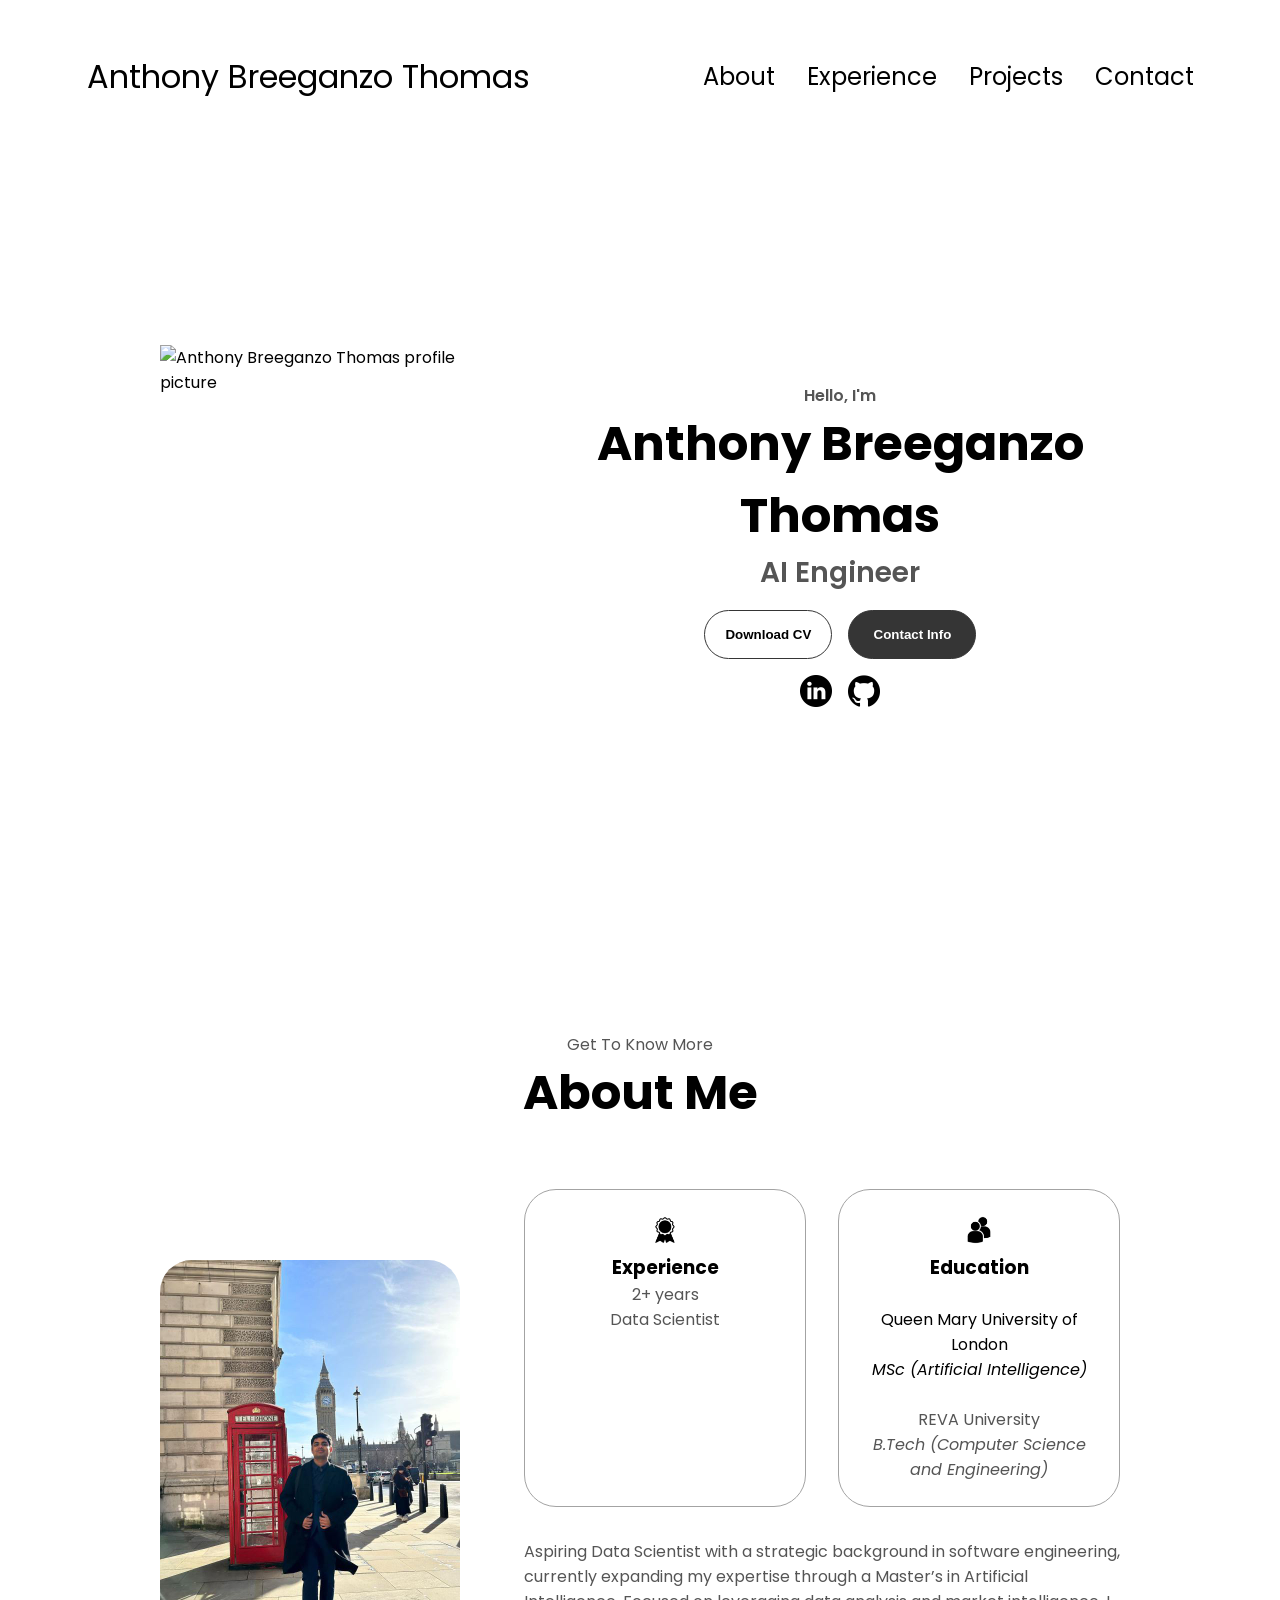
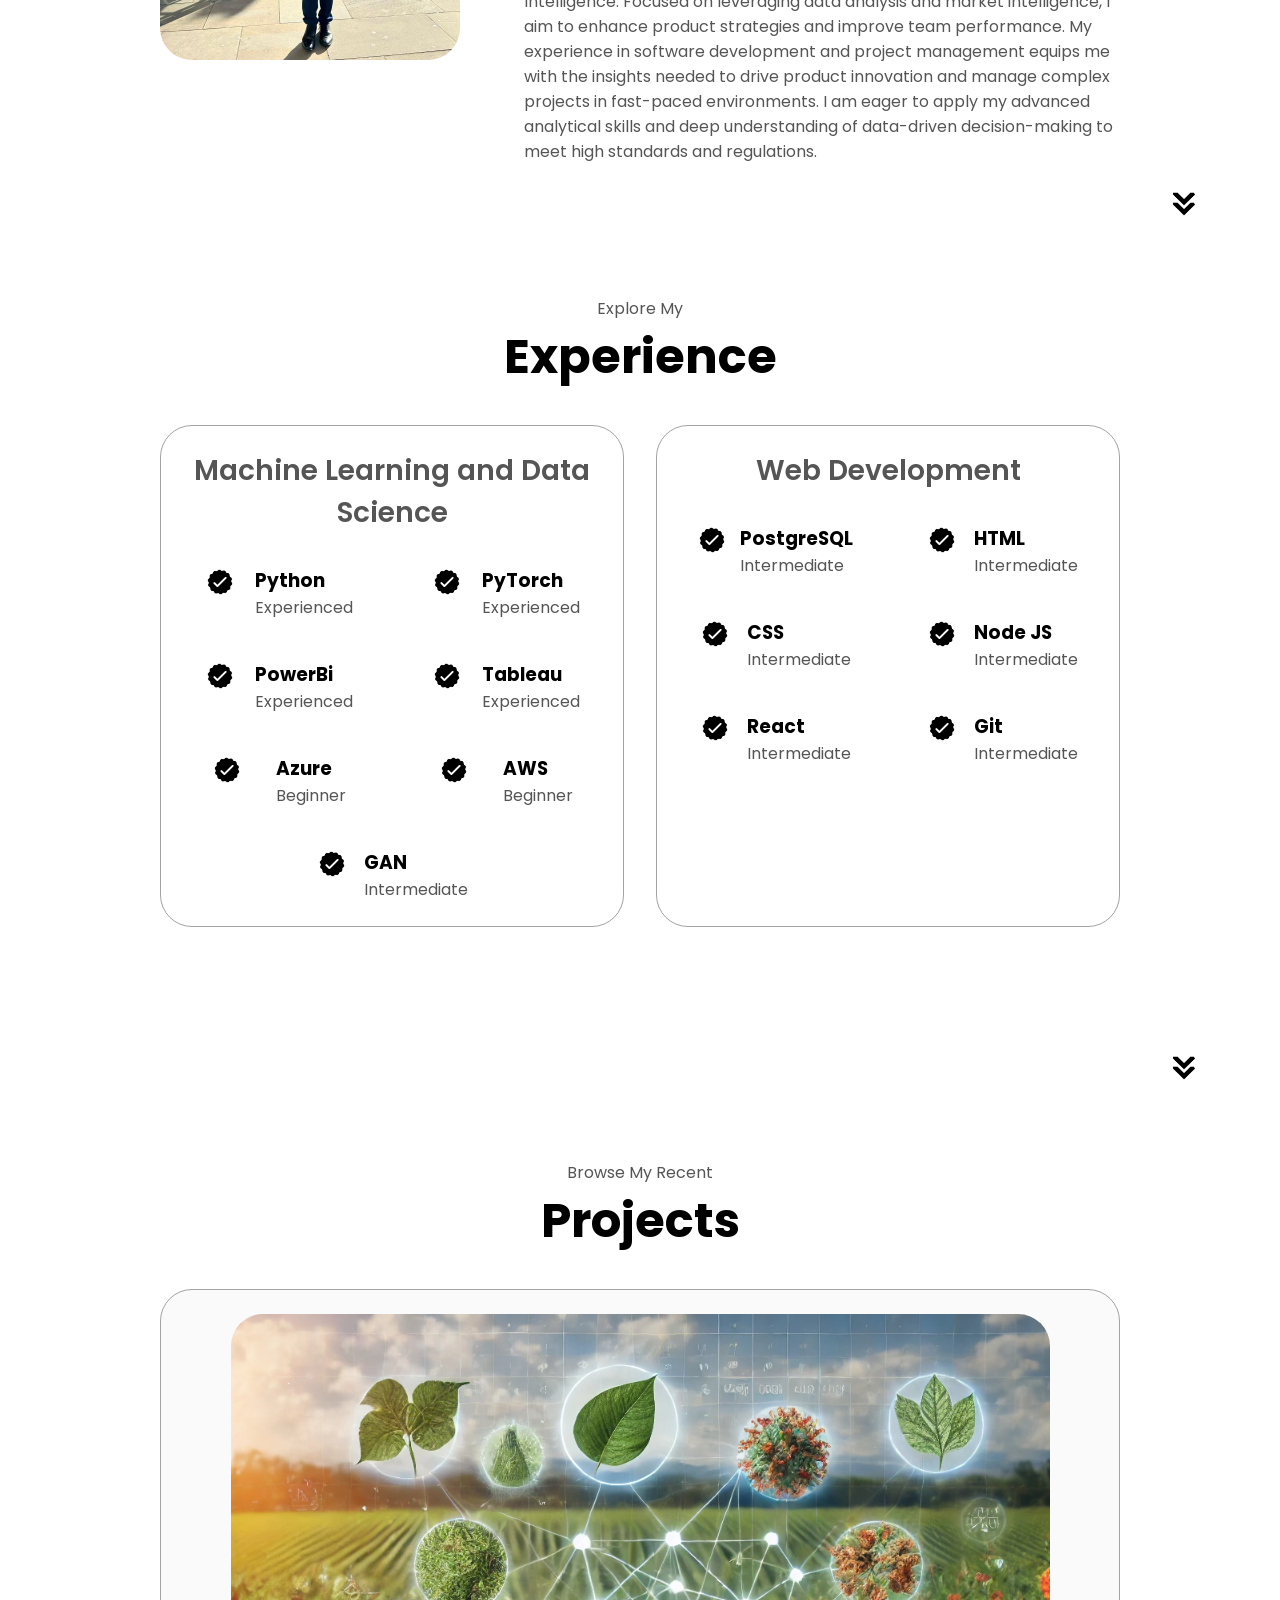
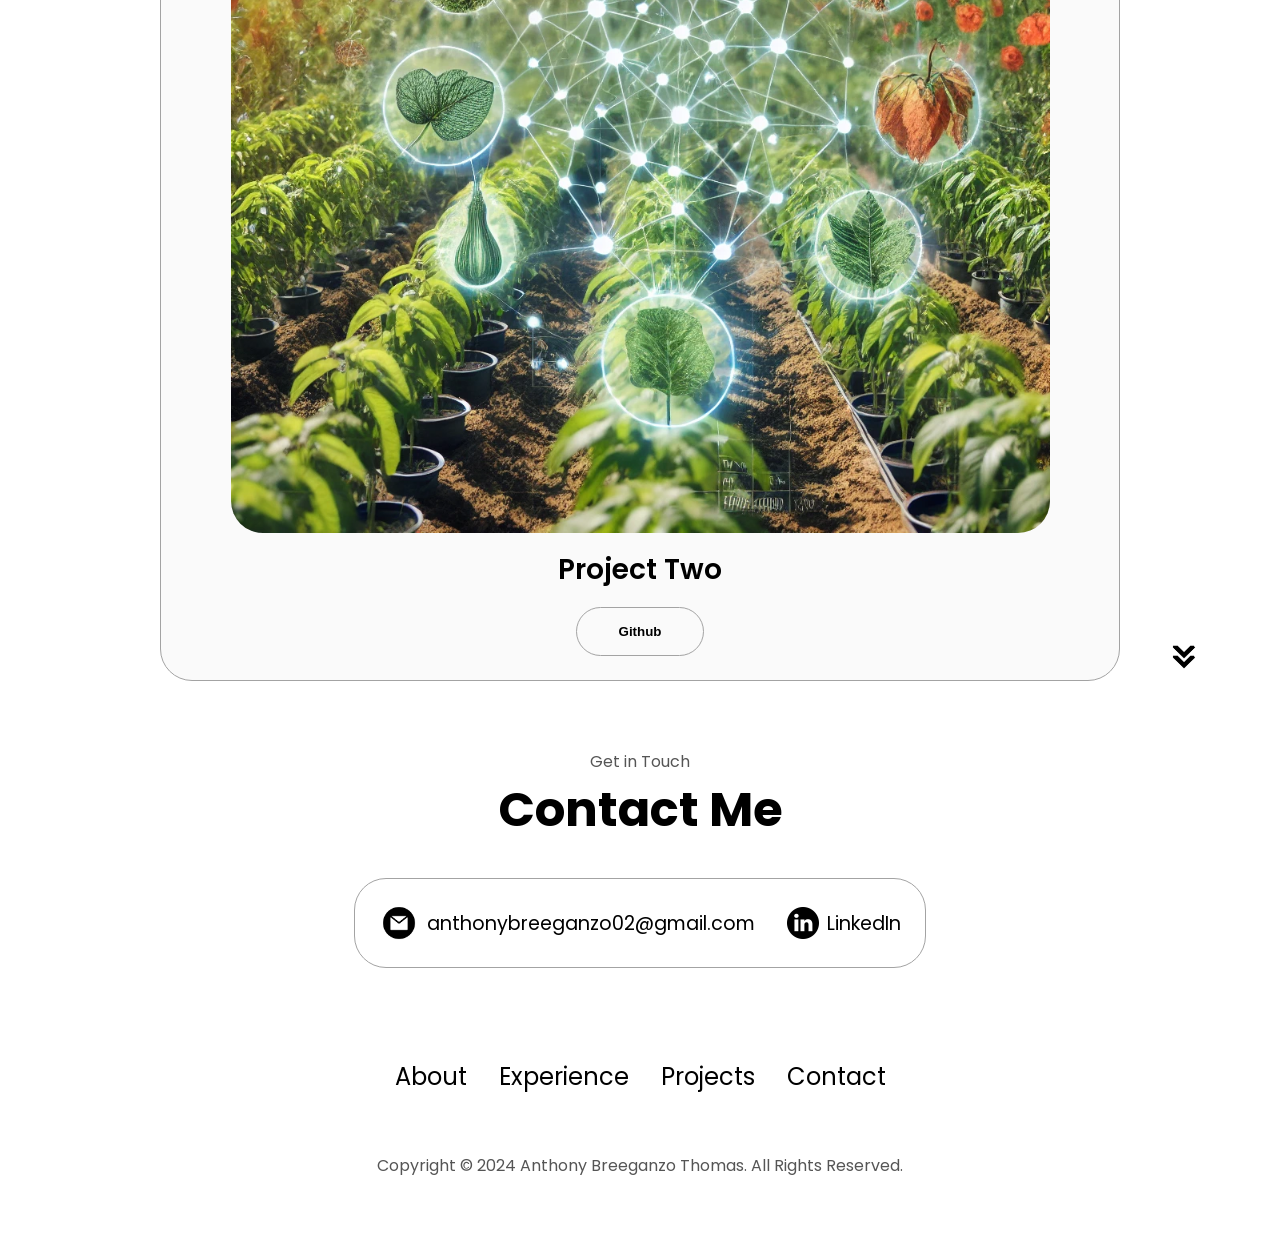
==== index.html @ e1da5265 "Final_Update" ====
<!DOCTYPE html>
<html lang="en">
  <head>
    <meta charset="UTF-8" />
    <meta http-equiv="X-UA-Compatible" content="IE=edge" />
    <meta name="viewport" content="width=device-width, initial-scale=1.0" />
    <title>My Portfolio</title>
    <link rel="stylesheet" href="style.css" />
    <link rel="stylesheet" href="mediaqueries.css" />
  </head>
  <body>
    <nav id="desktop-nav">
      <div class="logo">Anthony Breeganzo Thomas</div>
      <div>
        <ul class="nav-links">
          <li><a href="#about">About</a></li>
          <li><a href="#experience">Experience</a></li>
          <li><a href="#projects">Projects</a></li>
          <li><a href="#contact">Contact</a></li>
        </ul>
      </div>
    </nav>
    <nav id="hamburger-nav">
      <div class="logo">Anthony Breeganzo Thomas</div>
      <div class="hamburger-menu">
        <div class="hamburger-icon" onclick="toggleMenu()">
          <span></span>
          <span></span>
          <span></span>
        </div>
        <div class="menu-links">
          <li><a href="#about" onclick="toggleMenu()">About</a></li>
          <li><a href="#experience" onclick="toggleMenu()">Experience</a></li>
          <li><a href="#projects" onclick="toggleMenu()">Projects</a></li>
          <li><a href="#contact" onclick="toggleMenu()">Contact</a></li>
        </div>
      </div>
    </nav>
    <section id="profile">
      <div class="section__pic-container">
        <img src="./assets/profile-pic.png" alt="Anthony Breeganzo Thomas profile picture" />
      </div>
      <div class="section__text">
        <p class="section__text__p1">Hello, I'm</p>
        <h1 class="title">Anthony Breeganzo Thomas</h1>
        <p class="section__text__p2">AI Engineer</p>
        <div class="btn-container">
          <button
            class="btn btn-color-2"
            onclick="window.open('./assets/resume.pdf')"
          >
            Download CV
          </button>
          <button class="btn btn-color-1" onclick="location.href='./#contact'">
            Contact Info
          </button>
        </div>
        <div id="socials-container">
          <img
            src="./assets/linkedin.png"
            alt="My LinkedIn profile"
            class="icon"
            onclick="location.href='https://www.linkedin.com/in/breeganzo/'"
          />
          <img
            src="./assets/github.png"
            alt="My Github profile"
            class="icon"
            onclick="location.href='https://github.com/Breeganzo'"
          />
        </div>
      </div>
    </section>
    <section id="about">
      <p class="section__text__p1">Get To Know More</p>
      <h1 class="title">About Me</h1>
      <div class="section-container">
        <div class="section__pic-container">
          <img
            src="./assets/about-pic.png"
            alt="Profile picture"
            class="about-pic"
          />
        </div>
        <div class="about-details-container">
          <div class="about-containers">
            <div class="details-container">
              <img
                src="./assets/experience.png"
                alt="Experience icon"
                class="icon"
              />
              <h3>Experience</h3>
              <p>2+ years <br />Data Scientist</p>
            </div>
            <div class="details-container">
              <img
                src="./assets/education.png"
                alt="Education icon"
                class="icon"
              />
              <h3>Education</h3>

              <br />Queen Mary University of London <br>
                <i>MSc (Artificial Intelligence)</i> </p>
              <p> <br>REVA University <br>
                <i>B.Tech (Computer Science and Engineering)</i>
                
                
            </div>
          </div>
          <div class="text-container">
            <p>
              Aspiring Data Scientist with a strategic background in software engineering, currently expanding my expertise through a Master’s 
              in Artificial Intelligence. Focused on leveraging data analysis and market intelligence, I aim to enhance product strategies and 
              improve team performance. My experience in software development and project management equips me with the insights needed to 
              drive product innovation and manage complex projects in fast-paced environments. I am eager to apply my advanced analytical skills
               and deep understanding of data-driven decision-making to meet high standards and regulations.

            </p>
          </div>
        </div>
      </div>
      <img
        src="./assets/arrow.png"
        alt="Arrow icon"
        class="icon arrow"
        onclick="location.href='./#experience'"
      />
    </section>
    <section id="experience">
      <p class="section__text__p1">Explore My</p>
      <h1 class="title">Experience</h1>
      <div class="experience-details-container">
        <div class="about-containers">
          <div class="details-container">
            <h2 class="experience-sub-title">Machine Learning and Data Science</h2>
            <div class="article-container">
              <article>
                <img
                  src="./assets/checkmark.png"
                  alt="Experience icon"
                  class="icon"
                />
                <div>
                  <h3>Python</h3>
                  <p>Experienced</p>
                </div>
              </article>
              <article>
                <img
                  src="./assets/checkmark.png"
                  alt="Experience icon"
                  class="icon"
                />
                <div>
                  <h3>PyTorch</h3>
                  <p>Experienced</p>
                </div>
              </article>
              <article>
                <img
                  src="./assets/checkmark.png"
                  alt="Experience icon"
                  class="icon"
                />
                <div>
                  <h3>PowerBi</h3>
                  <p>Experienced</p>
                </div>
              </article>
              <article>
                <img
                  src="./assets/checkmark.png"
                  alt="Experience icon"
                  class="icon"
                />
                <div>
                  <h3>Tableau</h3>
                  <p>Experienced</p>
                </div>
              </article>
              <article>
                <img
                  src="./assets/checkmark.png"
                  alt="Experience icon"
                  class="icon"
                />
                <div>
                  <h3>Azure</h3>
                  <p>Beginner</p>
                </div>
              </article>
              <article>
                <img
                  src="./assets/checkmark.png"
                  alt="Experience icon"
                  class="icon"
                />
                <div>
                  <h3>AWS</h3>
                  <p>Beginner</p>
                </div>
              </article>
              <article>
                <img
                  src="./assets/checkmark.png"
                  alt="Experience icon"
                  class="icon"
                />
                <div>
                  <h3>GAN</h3>
                  <p>Intermediate</p>
                </div>
              </article>
            </div>
          </div>
          <div class="details-container">
            <h2 class="experience-sub-title">Web Development</h2>
            <div class="article-container">
              <article>
                <img
                  src="./assets/checkmark.png"
                  alt="Experience icon"
                  class="icon"
                />
                <div>
                  <h3>PostgreSQL</h3>
                  <p>Intermediate</p>
                </div>
              </article>
              <article>
                <img
                  src="./assets/checkmark.png"
                  alt="Experience icon"
                  class="icon"
                />
                <div>
                  <h3>HTML</h3>
                  <p>Intermediate</p>
                </div>
              </article>
              <article>
                <img
                  src="./assets/checkmark.png"
                  alt="Experience icon"
                  class="icon"
                />
                <div>
                  <h3>CSS</h3>
                  <p>Intermediate</p>
                </div>
              </article>
              <article>
                <img
                  src="./assets/checkmark.png"
                  alt="Experience icon"
                  class="icon"
                />
                <div>
                  <h3>Node JS</h3>
                  <p>Intermediate</p>
                </div>
              </article>
              <article>
                <img
                  src="./assets/checkmark.png"
                  alt="Experience icon"
                  class="icon"
                />
                <div>
                  <h3>React</h3>
                  <p>Intermediate</p>
                </div>
              </article>
              <article>
                <img
                  src="./assets/checkmark.png"
                  alt="Experience icon"
                  class="icon"
                />
                <div>
                  <h3>Git</h3>
                  <p>Intermediate</p>
                </div>
              </article>
            </div>
          </div>
        </div>
      </div>
      <img
        src="./assets/arrow.png"
        alt="Arrow icon"
        class="icon arrow"
        onclick="location.href='./#projects'"
      />
    </section>
    <section id="projects">
      <p class="section__text__p1">Browse My Recent</p>
      <h1 class="title">Projects</h1>
      <div class="experience-details-container">
        <div class="about-containers">
          <!-- <div class="details-container color-container">
            <div class="article-container">
              <img
                src="./assets/project-1.png"
                alt="Project 1"
                class="project-img"
              />
            </div>
            <h2 class="experience-sub-title project-title">Project One</h2>
            <div class="btn-container">
              <button
                class="btn btn-color-2 project-btn"
                onclick="location.href='https://github.com/breeganzo'"
              >
                Github
              </button>
              <button
                class="btn btn-color-2 project-btn"
                onclick="location.href='https://github.com/breeganzo'"
              >
                Live Demo
              </button>
            </div>
          </div> -->
          <div class="details-container color-container">
            <div class="article-container">
              <img
                src="./assets/project-2.png"
                alt="Project 2"
                class="project-img"
              />
            </div>
            <h2 class="experience-sub-title project-title">Project Two</h2>
            <div class="btn-container">
              <button
                class="btn btn-color-2 project-btn"
                onclick="location.href='https://github.com/Breeganzo/MScProject'"
              >
                Github
              <!-- </button>
              <button
                class="btn btn-color-2 project-btn"
                onclick="location.href='https://github.com/breeganzo'"
              >
                Live Demo
              </button>
            </div>
          </div>
          <div class="details-container color-container">
            <div class="article-container">
              <img
                src="./assets/project-3.png"
                alt="Project 3"
                class="project-img"
              />
            </div>
            <h2 class="experience-sub-title project-title">Project Three</h2>
            <div class="btn-container">
              <button
                class="btn btn-color-2 project-btn"
                onclick="location.href='https://github.com/breeganzo'"
              >
                Github -->
              <!-- </button>
              <button
                class="btn btn-color-2 project-btn"
                onclick="location.href='https://github.com/breeganzo'"
              >
                Live Demo
              </button> -->
            </div>
          </div>
        </div>
      </div>
      <img
        src="./assets/arrow.png"
        alt="Arrow icon"
        class="icon arrow"
        onclick="location.href='./#contact'"
      />
    </section>
    <section id="contact">
      <p class="section__text__p1">Get in Touch</p>
      <h1 class="title">Contact Me</h1>
      <div class="contact-info-upper-container">
        <div class="contact-info-container">
          <img
            src="./assets/email.png"
            alt="Email icon"
            class="icon contact-icon email-icon"
          />
          <p><a href="mailto:anthonybreeganzo02@gmail.com">anthonybreeganzo02@gmail.com</a></p>
        </div>
        <div class="contact-info-container">
          <img
            src="./assets/linkedin.png"
            alt="LinkedIn icon"
            class="icon contact-icon"
          />
          <p><a href="https://www.linkedin.com/in/breeganzo/">LinkedIn</a></p>
        </div>
      </div>
    </section>
    <footer>
      <nav>
        <div class="nav-links-container">
          <ul class="nav-links">
            <li><a href="#about">About</a></li>
            <li><a href="#experience">Experience</a></li>
            <li><a href="#projects">Projects</a></li>
            <li><a href="#contact">Contact</a></li>
          </ul>
        </div>
      </nav>
      <p>Copyright &#169; 2024 Anthony Breeganzo Thomas. All Rights Reserved.</p>
    </footer>
    <script src="script.js"></script>
  </body>
</html>
---- style.css ----
/* GENERAL */

@import url("https://fonts.googleapis.com/css2?family=Poppins:wght@300;400;500;600&display=swap");

* {
  margin: 0;
  padding: 0;
}

body {
  font-family: "Poppins", sans-serif;
}

html {
  scroll-behavior: smooth;
}

p {
  color: rgb(85, 85, 85);
}

/* TRANSITION */

a,
.btn {
  transition: all 300ms ease;
}

/* DESKTOP NAV */

nav,
.nav-links {
  display: flex;
}

nav {
  justify-content: space-around;
  align-items: center;
  height: 17vh;
}

.nav-links {
  gap: 2rem;
  list-style: none;
  font-size: 1.5rem;
}

a {
  color: black;
  text-decoration: none;
  text-decoration-color: white;
}

a:hover {
  color: grey;
  text-decoration: underline;
  text-underline-offset: 1rem;
  text-decoration-color: rgb(181, 181, 181);
}

.logo {
  font-size: 2rem;
}

.logo:hover {
  cursor: default;
}

/* HAMBURGER MENU */

#hamburger-nav {
  display: none;
}

.hamburger-menu {
  position: relative;
  display: inline-block;
}

.hamburger-icon {
  display: flex;
  flex-direction: column;
  justify-content: space-between;
  height: 24px;
  width: 30px;
  cursor: pointer;
}

.hamburger-icon span {
  width: 100%;
  height: 2px;
  background-color: black;
  transition: all 0.3 ease-in-out;
}

.menu-links {
  position: absolute;
  top: 100%;
  right: 0;
  background-color: white;
  width: fit-content;
  max-height: 0;
  overflow: hidden;
  transition: all 0.3 ease-in-out;
}

.menu-links a {
  display: block;
  padding: 10px;
  text-align: center;
  font-size: 1.5rem;
  color: black;
  text-decoration: none;
  transition: all 0.3 ease-in-out;
}

.menu-links li {
  list-style: none;
}

.menu-links.open {
  max-height: 300px;
}

.hamburger-icon.open span:first-child {
  transform: rotate(45deg) translate(10px, 5px);
}

.hamburger-icon.open span:nth-child(2) {
  opacity: 0;
}

.hamburger-icon.open span:last-child {
  transform: rotate(-45deg) translate(10px, -5px);
}

.hamburger-icon span:first-child {
  transform: none;
}

.hamburger-icon span:first-child {
  opacity: 1;
}

.hamburger-icon span:first-child {
  transform: none;
}

/* SECTIONS */

section {
  padding-top: 4vh;
  height: 96vh;
  margin: 0 10rem;
  box-sizing: border-box;
  min-height: fit-content;
}

.section-container {
  display: flex;
}

/* PROFILE SECTION */

#profile {
  display: flex;
  justify-content: center;
  gap: 5rem;
  height: 80vh;
}

.section__pic-container {
  display: flex;
  height: 400px;
  width: 400px;
  margin: auto 0;
}

.section__text {
  align-self: center;
  text-align: center;
}

.section__text p {
  font-weight: 600;
}

.section__text__p1 {
  text-align: center;
}

.section__text__p2 {
  font-size: 1.75rem;
  margin-bottom: 1rem;
}

.title {
  font-size: 3rem;
  text-align: center;
}

#socials-container {
  display: flex;
  justify-content: center;
  margin-top: 1rem;
  gap: 1rem;
}

/* ICONS */

.icon {
  cursor: pointer;
  height: 2rem;
}

/* BUTTONS */

.btn-container {
  display: flex;
  justify-content: center;
  gap: 1rem;
}

.btn {
  font-weight: 600;
  transition: all 300ms ease;
  padding: 1rem;
  width: 8rem;
  border-radius: 2rem;
}

.btn-color-1,
.btn-color-2 {
  border: rgb(53, 53, 53) 0.1rem solid;
}

.btn-color-1:hover,
.btn-color-2:hover {
  cursor: pointer;
}

.btn-color-1,
.btn-color-2:hover {
  background: rgb(53, 53, 53);
  color: white;
}

.btn-color-1:hover {
  background: rgb(0, 0, 0);
}

.btn-color-2 {
  background: none;
}

.btn-color-2:hover {
  border: rgb(255, 255, 255) 0.1rem solid;
}

.btn-container {
  gap: 1rem;
}

/* ABOUT SECTION */

#about {
  position: relative;
}

.about-containers {
  gap: 2rem;
  margin-bottom: 2rem;
  margin-top: 2rem;
}

.about-details-container {
  justify-content: center;
  flex-direction: column;
}

.about-containers,
.about-details-container {
  display: flex;
}

.about-pic {
  border-radius: 2rem;
}

.arrow {
  position: absolute;
  right: -5rem;
  bottom: 2.5rem;
}

.details-container {
  padding: 1.5rem;
  flex: 1;
  background: white;
  border-radius: 2rem;
  border: rgb(53, 53, 53) 0.1rem solid;
  border-color: rgb(163, 163, 163);
  text-align: center;
}

.section-container {
  gap: 4rem;
  height: 80%;
}

.section__pic-container {
  height: 400px;
  width: 400px;
  margin: auto 0;
}

/* EXPERIENCE SECTION */

#experience {
  position: relative;
}

.experience-sub-title {
  color: rgb(85, 85, 85);
  font-weight: 600;
  font-size: 1.75rem;
  margin-bottom: 2rem;
}

.experience-details-container {
  display: flex;
  justify-content: center;
  flex-direction: column;
}

.article-container {
  display: flex;
  text-align: initial;
  flex-wrap: wrap;
  flex-direction: row;
  gap: 2.5rem;
  justify-content: space-around;
}

article {
  display: flex;
  width: 10rem;
  justify-content: space-around;
  gap: 0.5rem;
}

article .icon {
  cursor: default;
}

/* PROJECTS SECTION */

#projects {
  position: relative;
}

.color-container {
  border-color: rgb(163, 163, 163);
  background: rgb(250, 250, 250);
}

.project-img {
  border-radius: 2rem;
  width: 90%;
  height: 90%;
}

.project-title {
  margin: 1rem;
  color: black;
}

.project-btn {
  color: black;
  border-color: rgb(163, 163, 163);
}

/* CONTACT */

#contact {
  display: flex;
  justify-content: center;
  flex-direction: column;
  height: 70vh;
}

.contact-info-upper-container {
  display: flex;
  justify-content: center;
  border-radius: 2rem;
  border: rgb(53, 53, 53) 0.1rem solid;
  border-color: rgb(163, 163, 163);
  background: (250, 250, 250);
  margin: 2rem auto;
  padding: 0.5rem;
}

.contact-info-container {
  display: flex;
  align-items: center;
  justify-content: center;
  gap: 0.5rem;
  margin: 1rem;
}

.contact-info-container p {
  font-size: larger;
}

.contact-icon {
  cursor: default;
}

.email-icon {
  height: 2.5rem;
}

/* FOOTER SECTION */

footer {
  height: 26vh;
  margin: 0 1rem;
}

footer p {
  text-align: center;
}
---- mediaqueries.css ----
@media screen and (max-width: 1400px) {
  #profile {
    height: 83vh;
    margin-bottom: 6rem;
  }
  .about-containers {
    flex-wrap: wrap;
  }
  #contact,
  #projects {
    height: fit-content;
  }
}

@media screen and (max-width: 1200px) {
  #desktop-nav {
    display: none;
  }
  #hamburger-nav {
    display: flex;
  }
  #experience,
  .experience-details-container {
    margin-top: 2rem;
  }
  #profile,
  .section-container {
    display: block;
  }
  .arrow {
    display: none;
  }
  section,
  .section-container {
    height: fit-content;
  }
  section {
    margin: 0 5%;
  }
  .section__pic-container {
    width: 275px;
    height: 275px;
    margin: 0 auto 2rem;
  }
  .about-containers {
    margin-top: 0;
  }
}

@media screen and (max-width: 600px) {
  #contact,
  footer {
    height: 40vh;
  }
  #profile {
    height: 83vh;
    margin-bottom: 0;
  }
  article {
    font-size: 1rem;
  }
  footer nav {
    height: fit-content;
    margin-bottom: 2rem;
  }
  .about-containers,
  .contact-info-upper-container,
  .btn-container {
    flex-wrap: wrap;
  }
  .contact-info-container {
    margin: 0;
  }
  .contact-info-container p,
  .nav-links li a {
    font-size: 1rem;
  }
  .experience-sub-title {
    font-size: 1.25rem;
  }
  .logo {
    font-size: 1.5rem;
  }
  .nav-links {
    flex-direction: column;
    gap: 0.5rem;
    text-align: center;
  }
  .section__pic-container {
    width: auto;
    height: 46vw;
    justify-content: center;
  }
  .section__text__p2 {
    font-size: 1.25rem;
  }
  .title {
    font-size: 2rem;
  }
  .text-container {
    text-align: justify;
  }
}
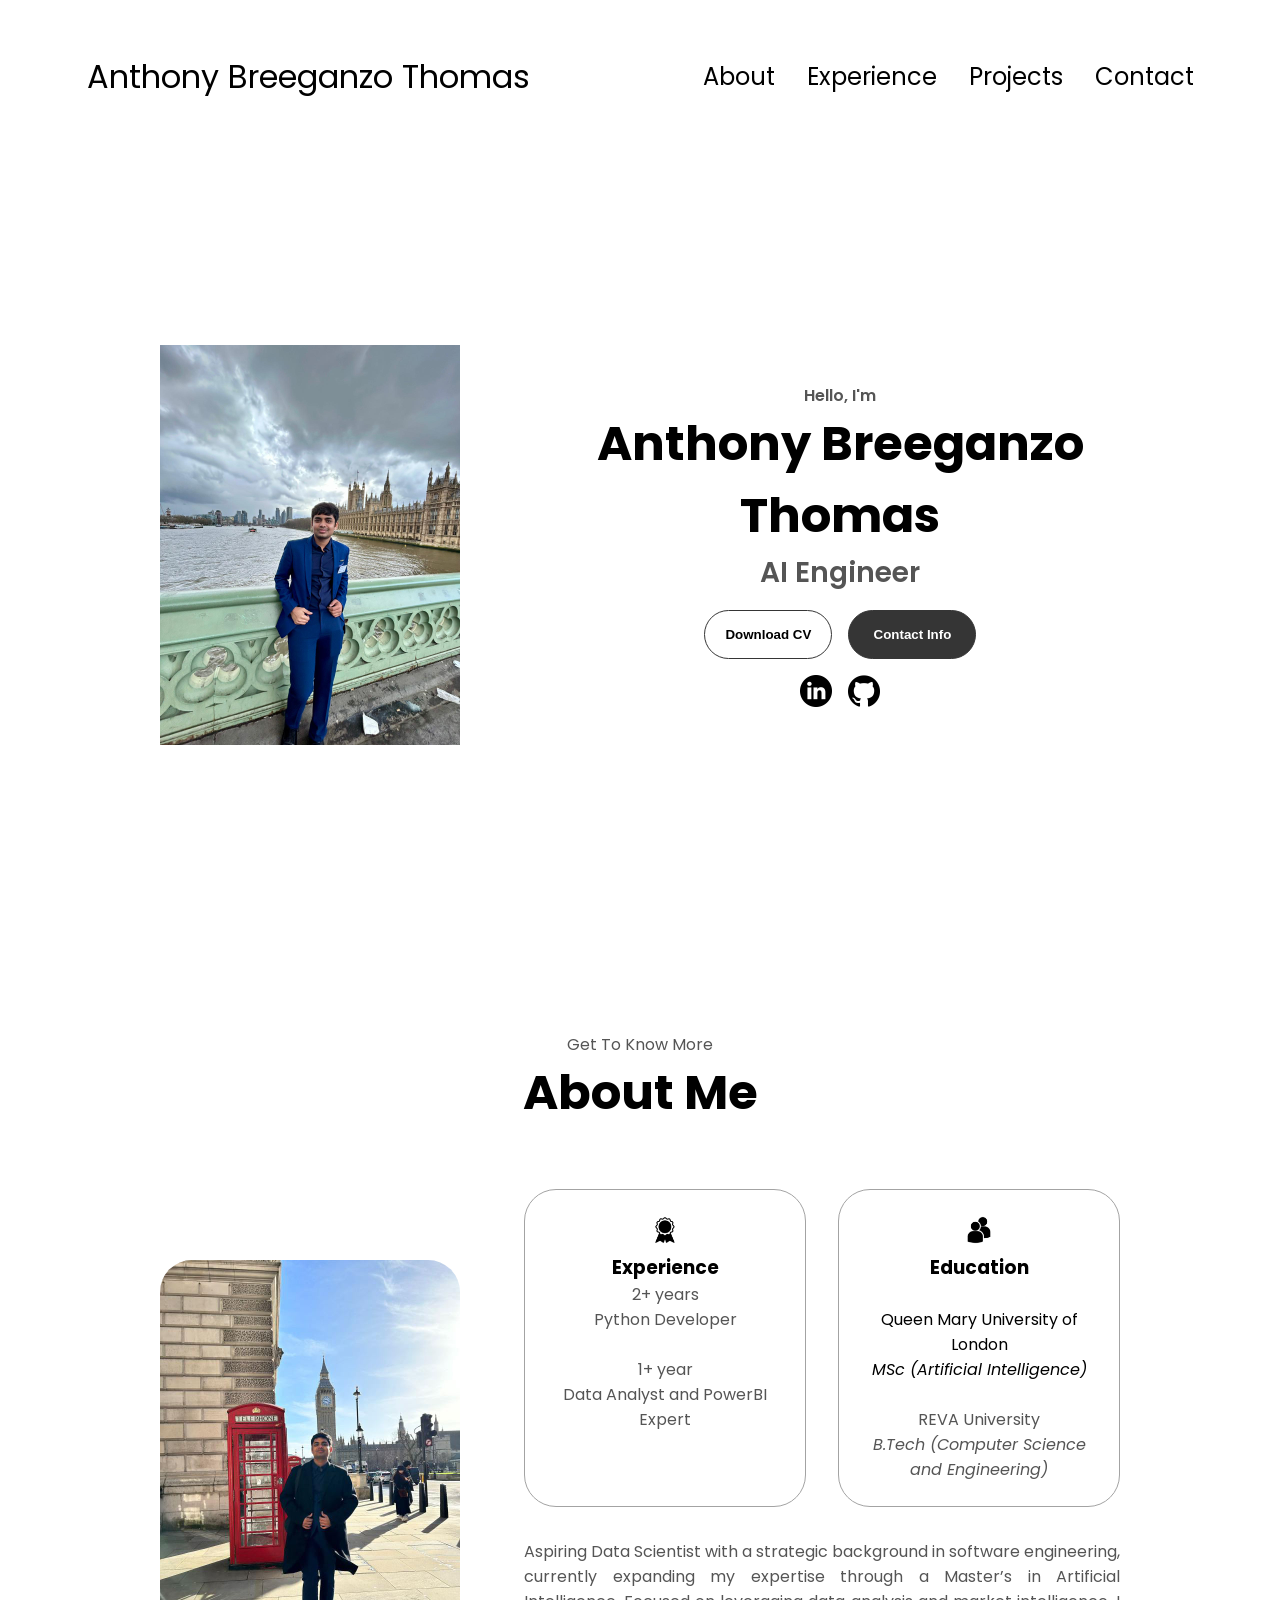
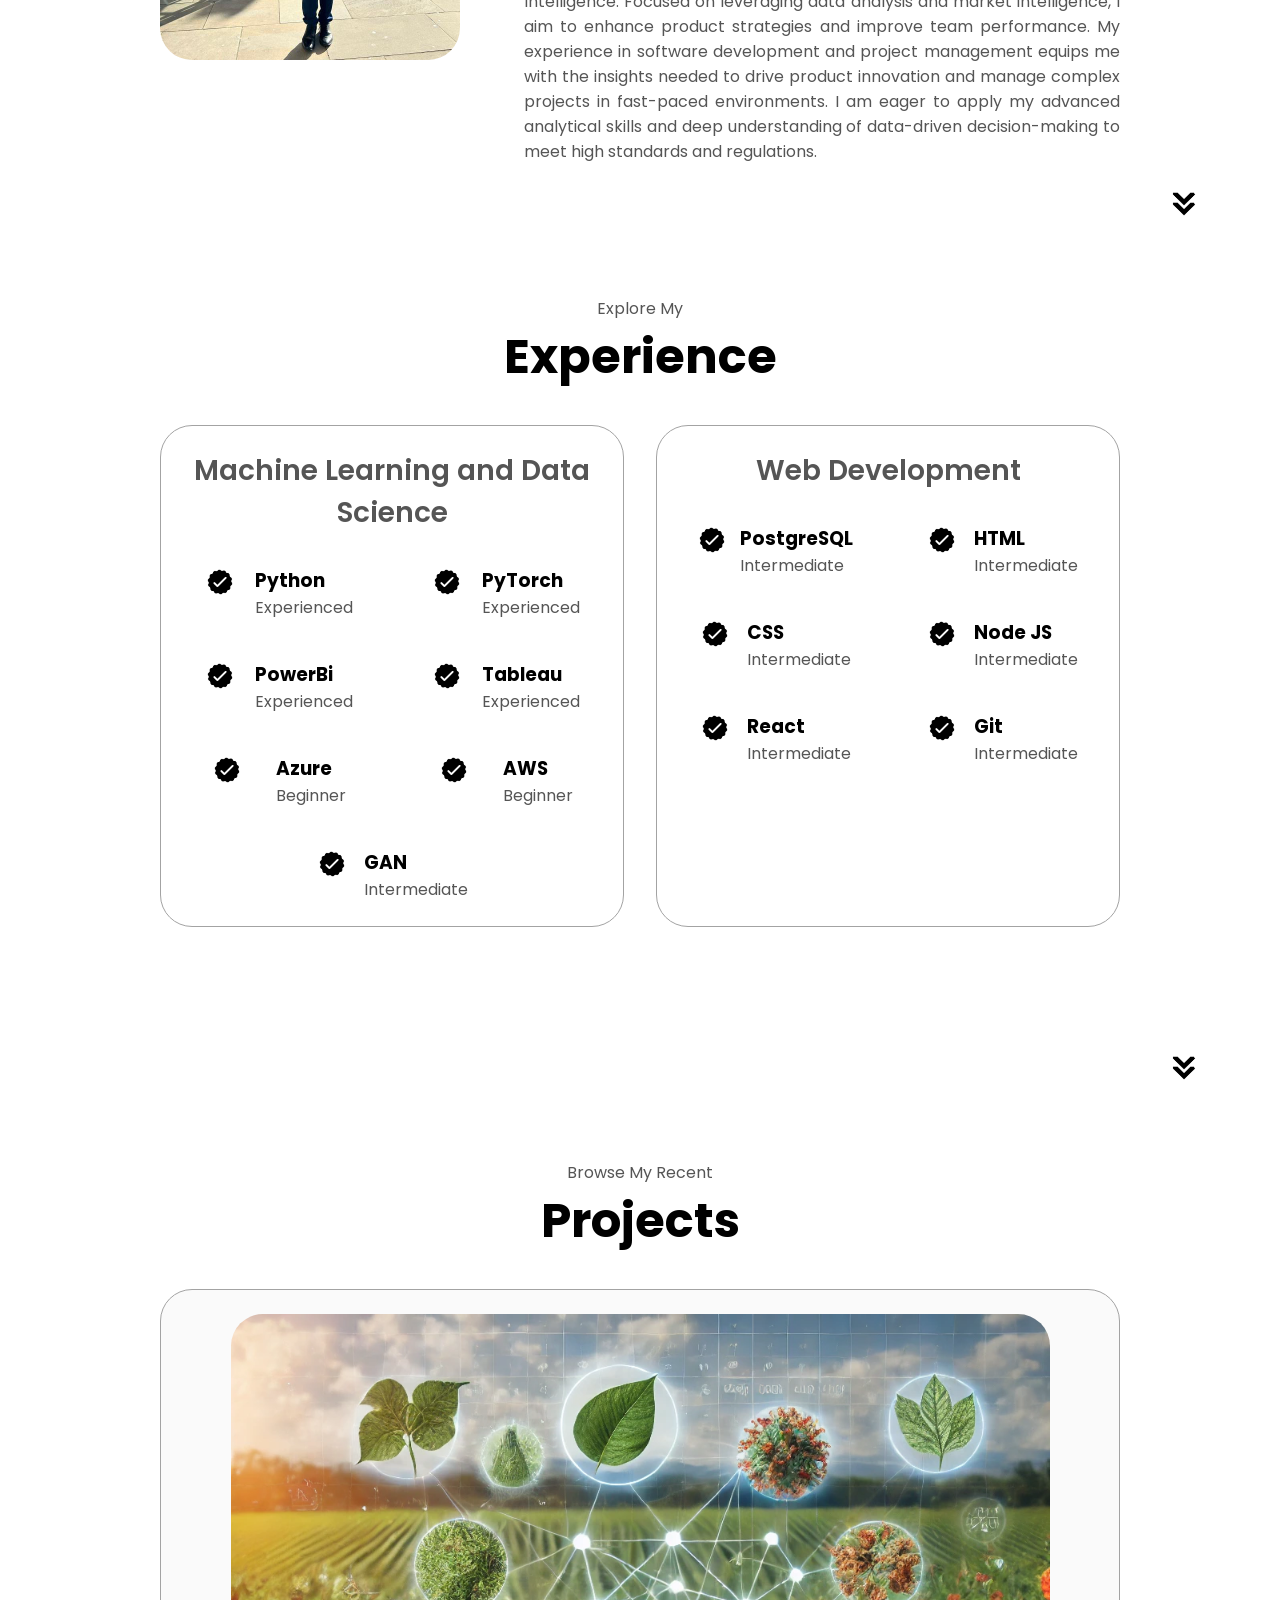
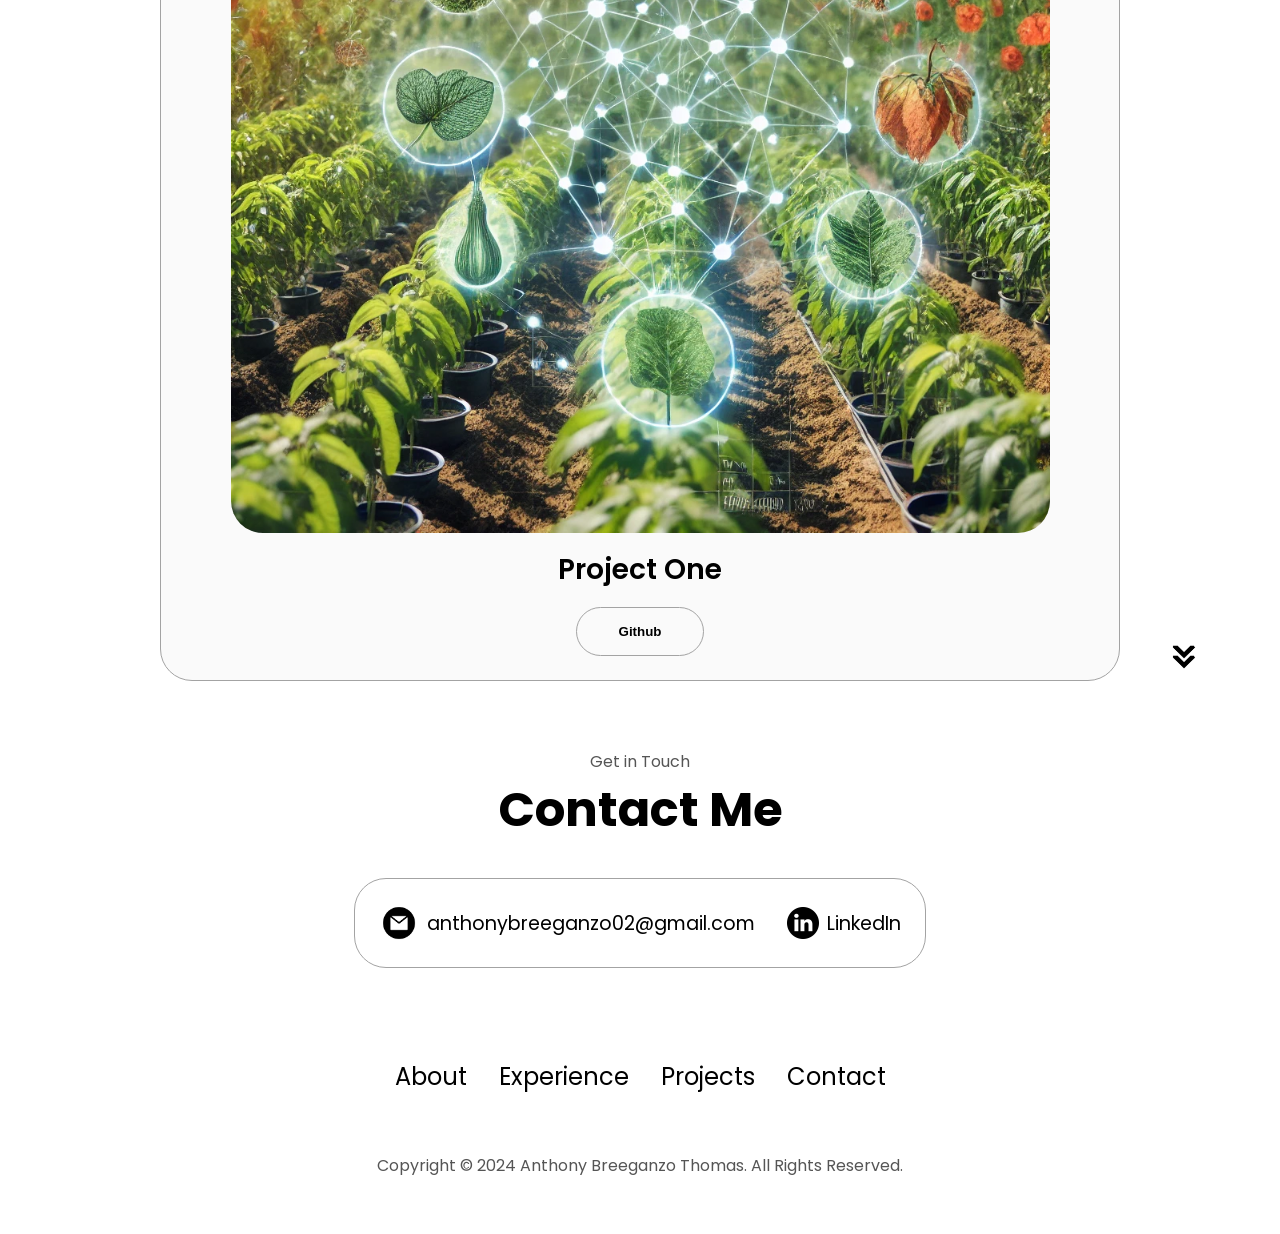
==== commit aa5c8691: "Recent Update" ====
--- a/index.html
+++ b/index.html
@@ -91,7 +91,10 @@
                 class="icon"
               />
               <h3>Experience</h3>
-              <p>2+ years <br />Data Scientist</p>
+              <p>2+ years <br />Python Developer</p>
+              <br>
+              <p>1+ year <br />Data Analyst and PowerBI Expert</p>
+              <br>
             </div>
             <div class="details-container">
               <img
@@ -110,7 +113,7 @@
             </div>
           </div>
           <div class="text-container">
-            <p>
+            <p style="text-align:justify;">
               Aspiring Data Scientist with a strategic background in software engineering, currently expanding my expertise through a Master’s 
               in Artificial Intelligence. Focused on leveraging data analysis and market intelligence, I aim to enhance product strategies and 
               improve team performance. My experience in software development and project management equips me with the insights needed to 
@@ -332,7 +335,7 @@
                 class="project-img"
               />
             </div>
-            <h2 class="experience-sub-title project-title">Project Two</h2>
+            <h2 class="experience-sub-title project-title">Project One</h2>
             <div class="btn-container">
               <button
                 class="btn btn-color-2 project-btn"
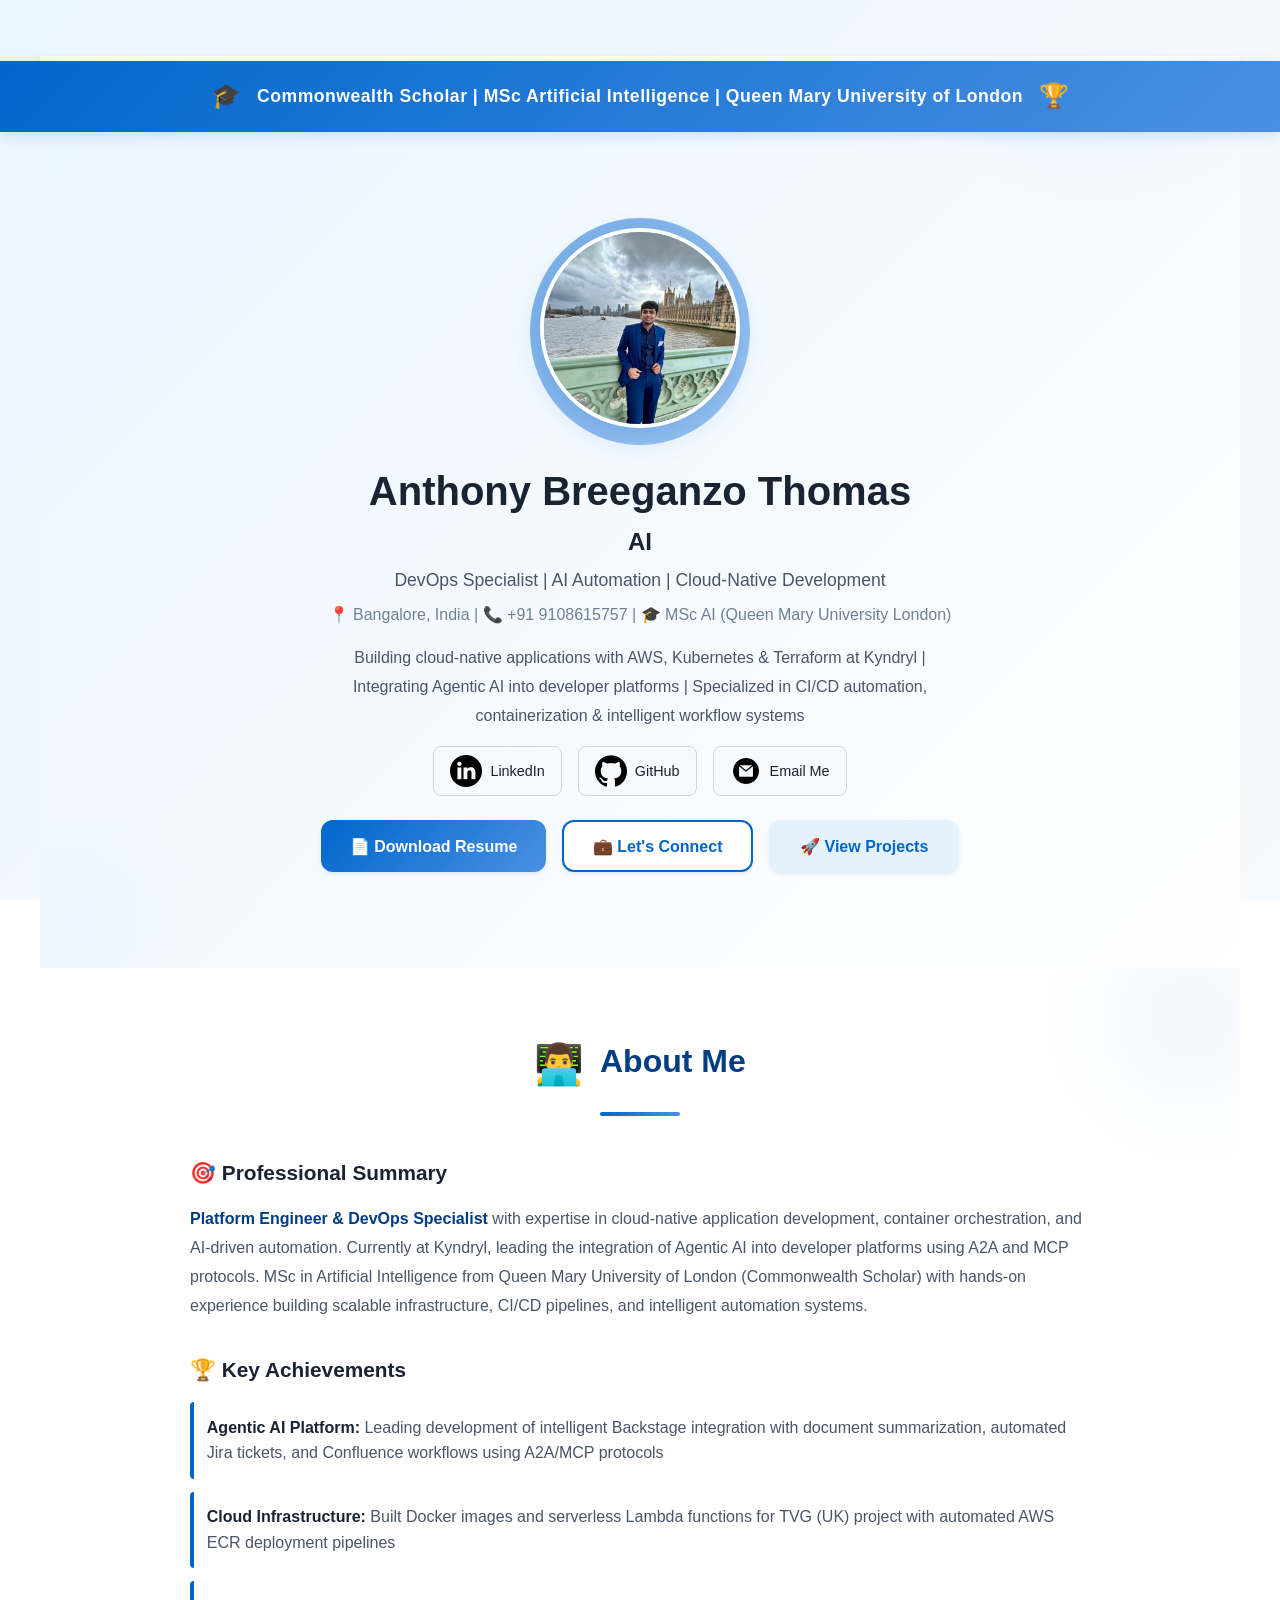
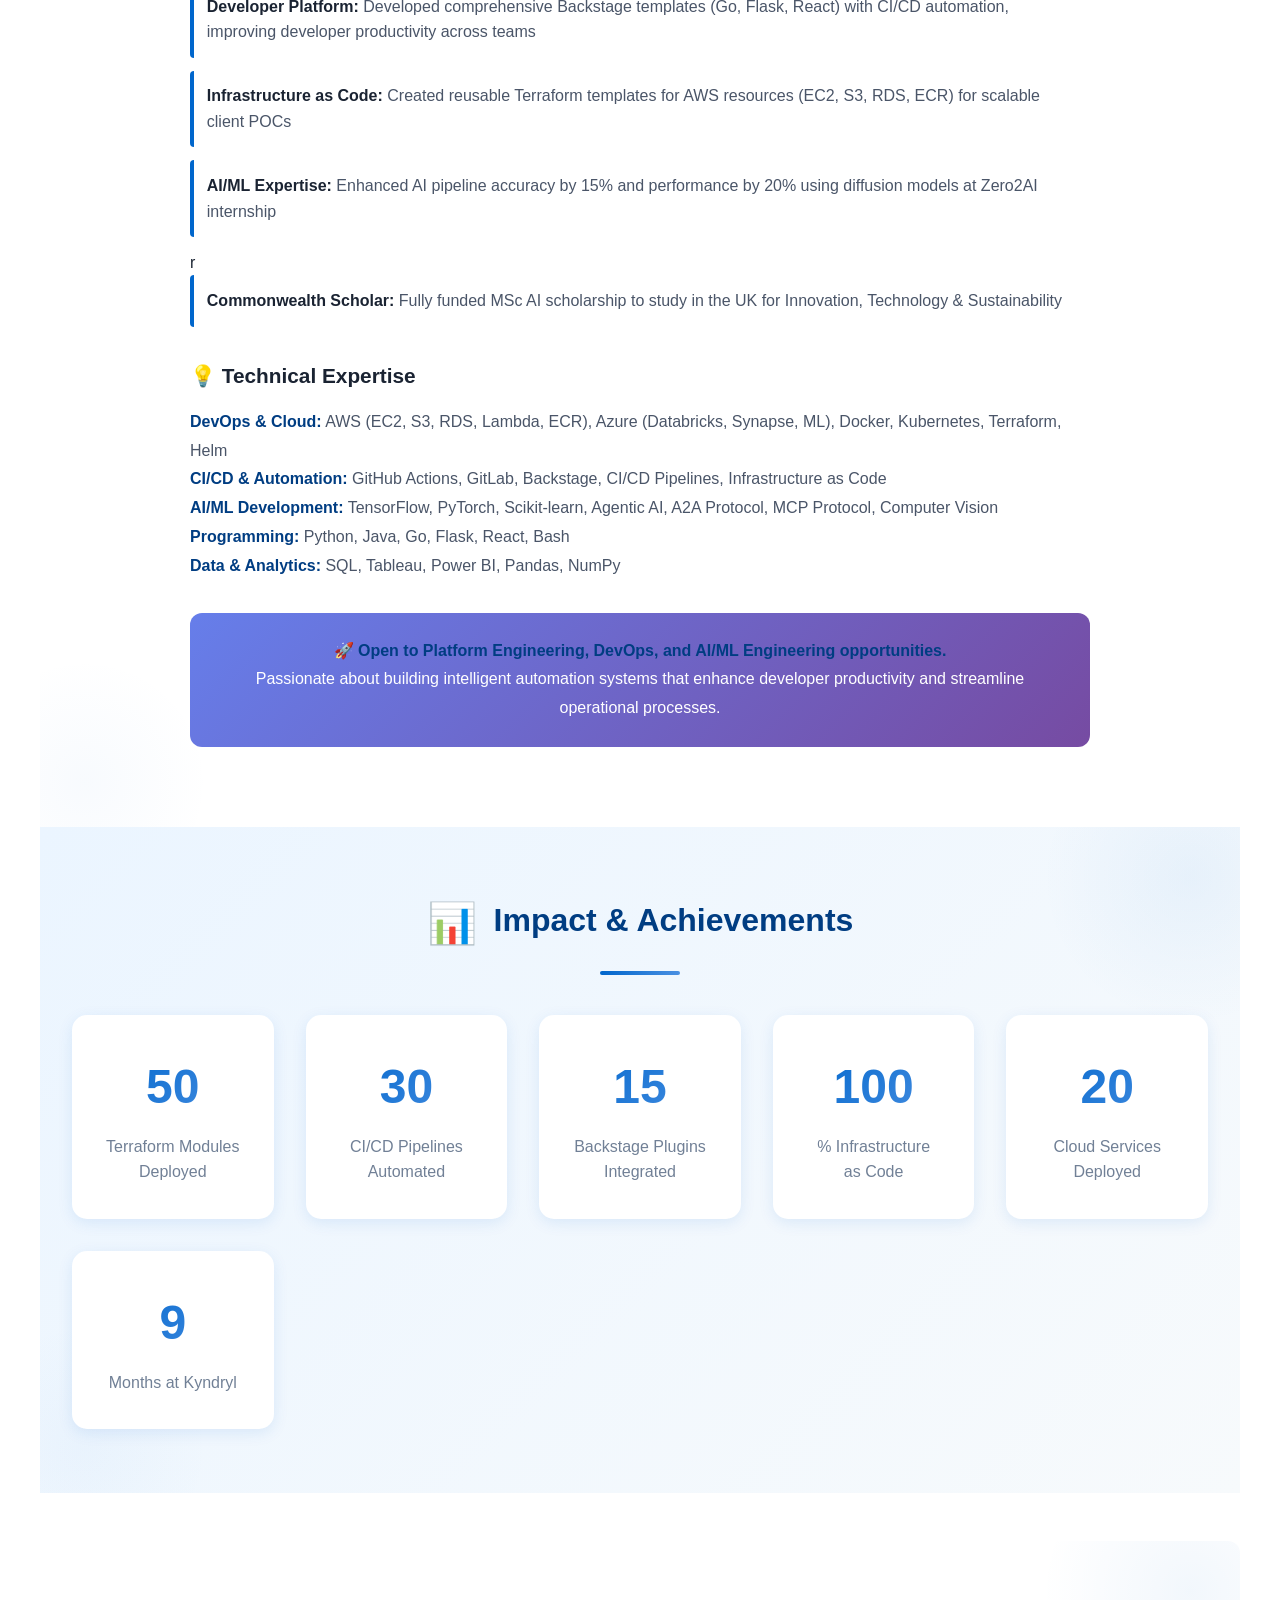
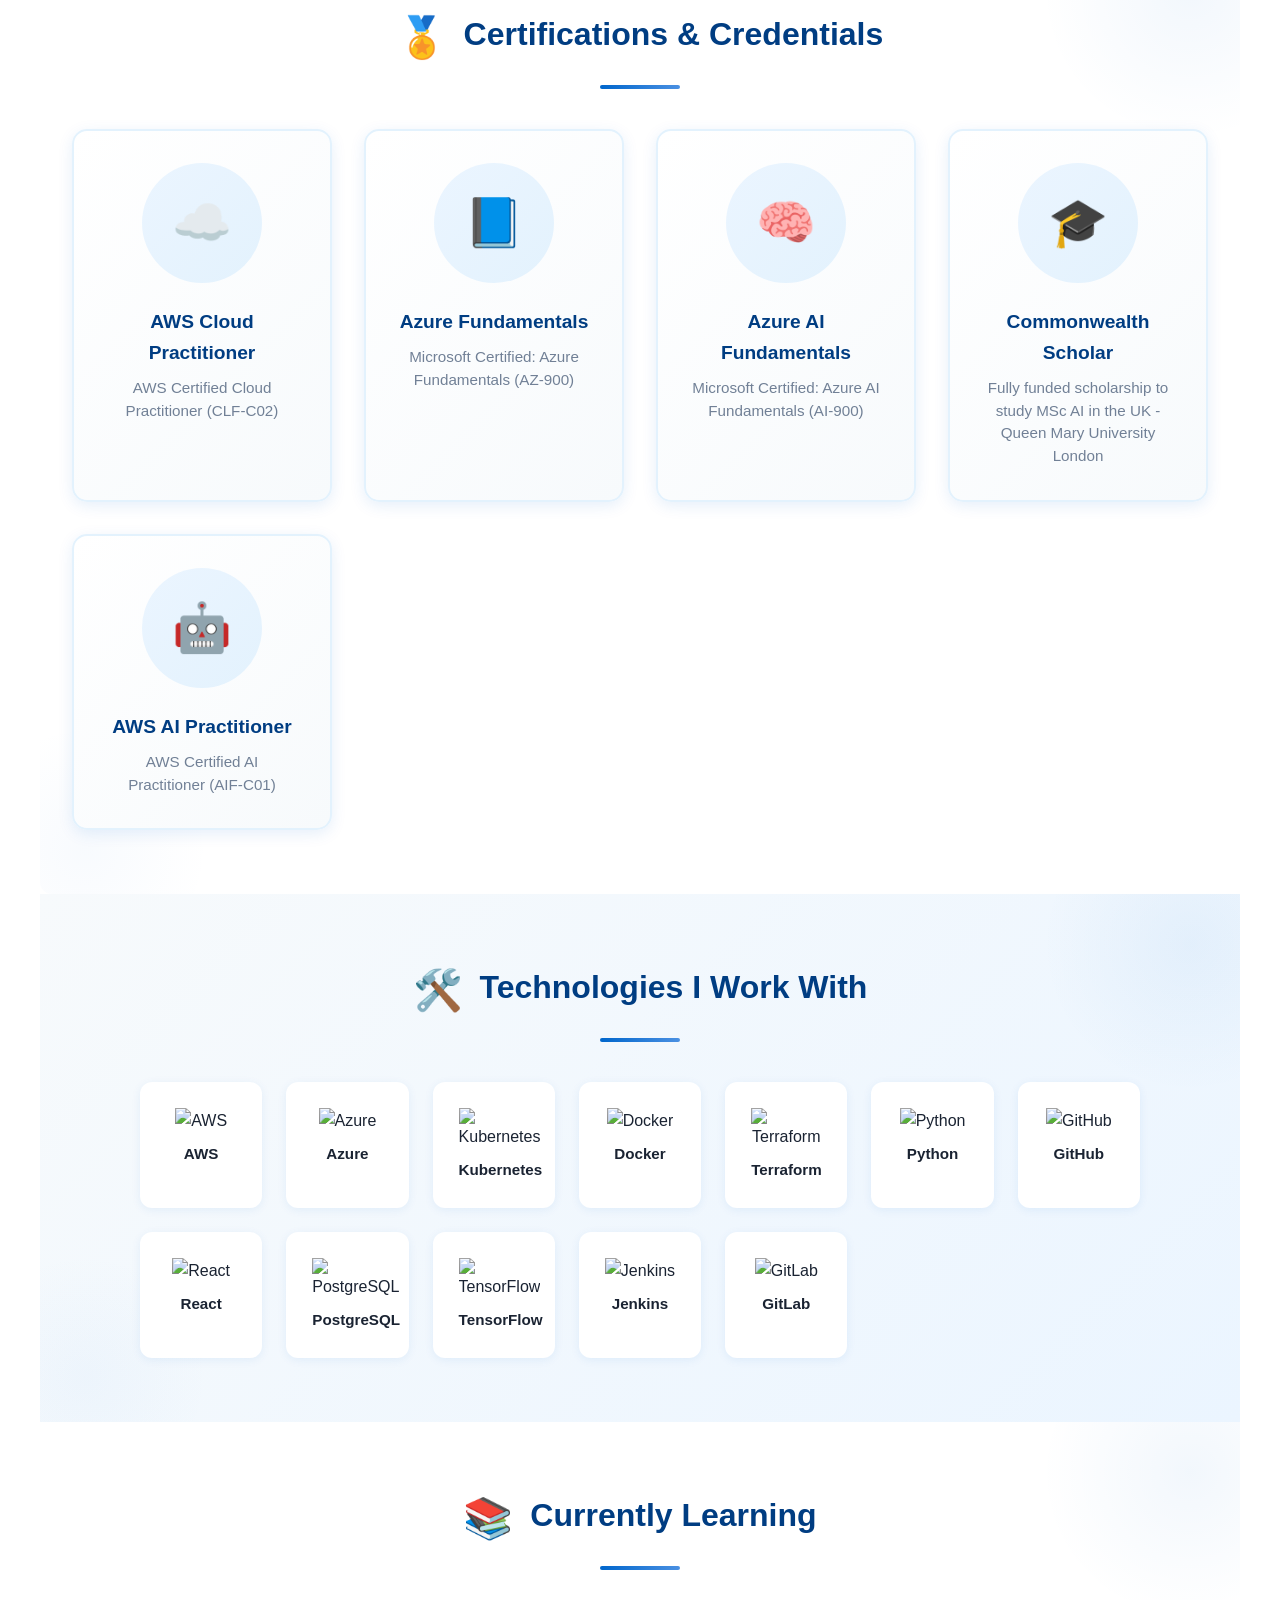
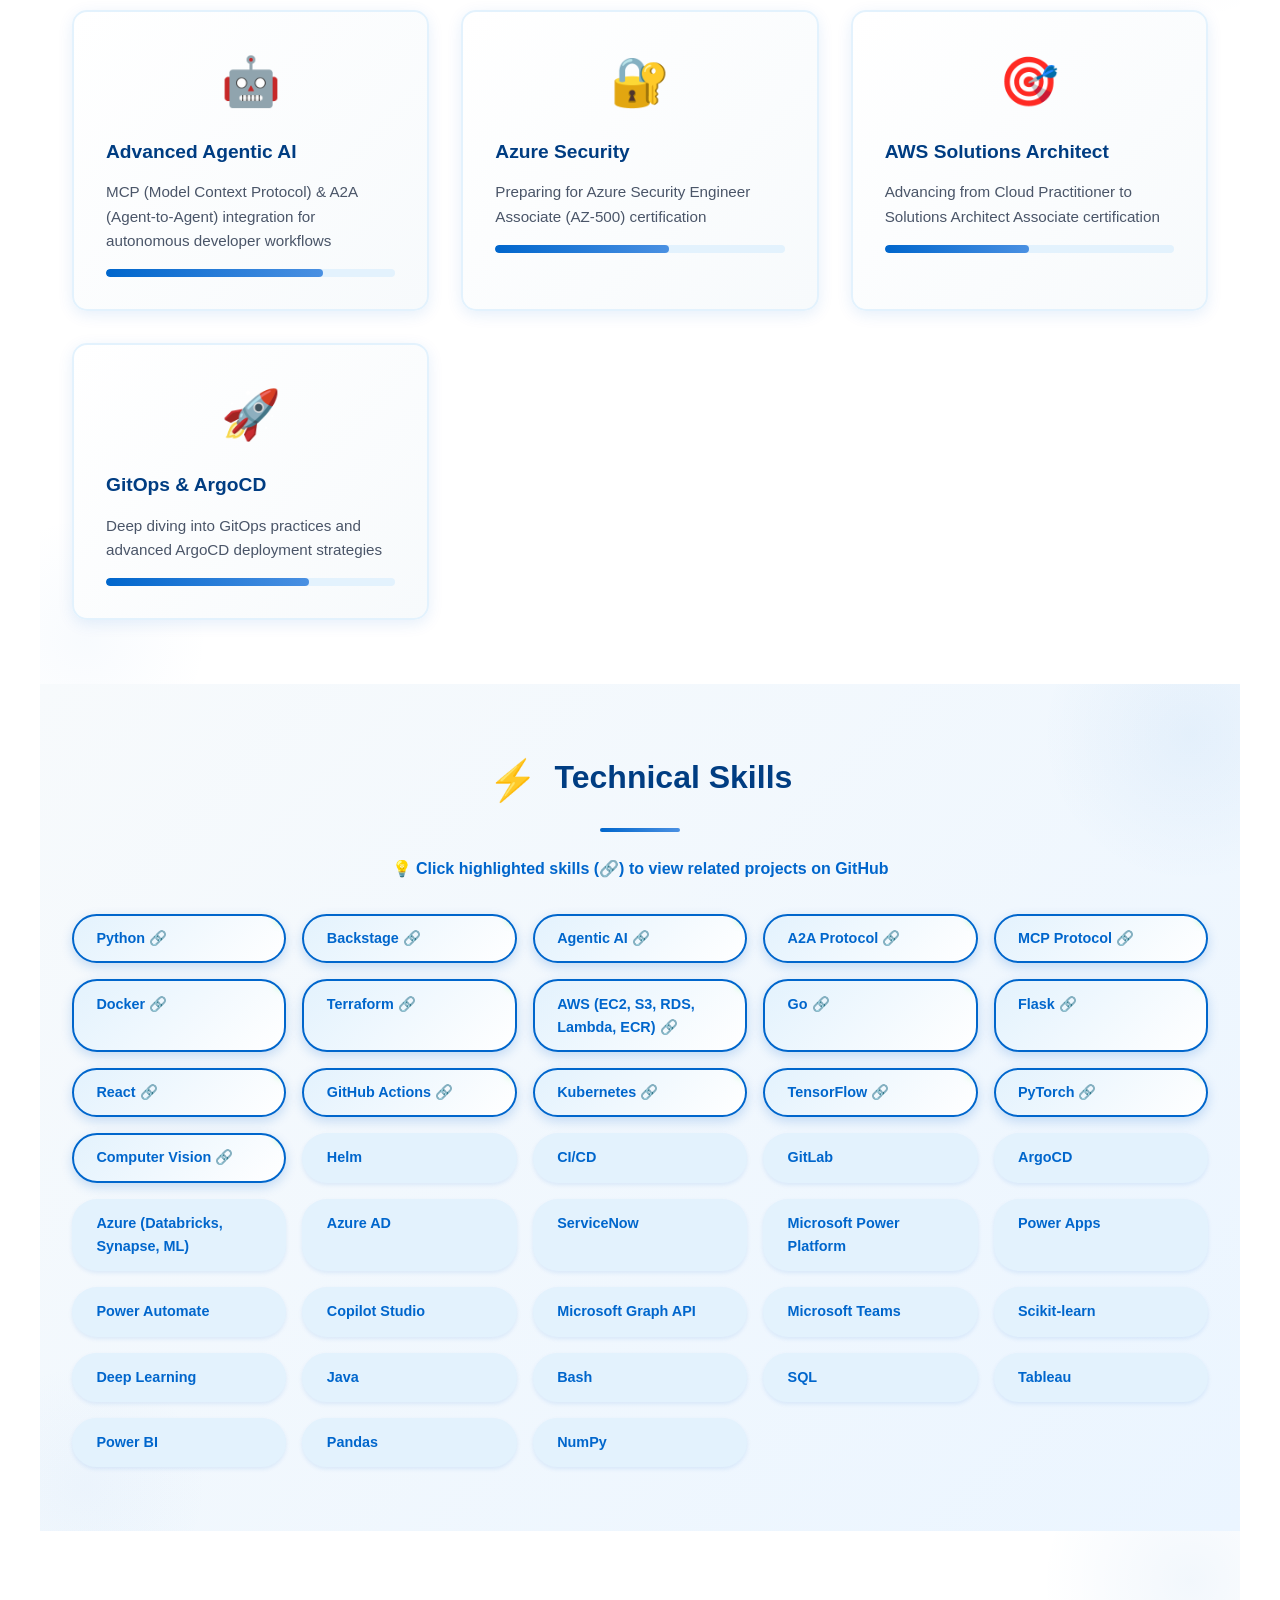
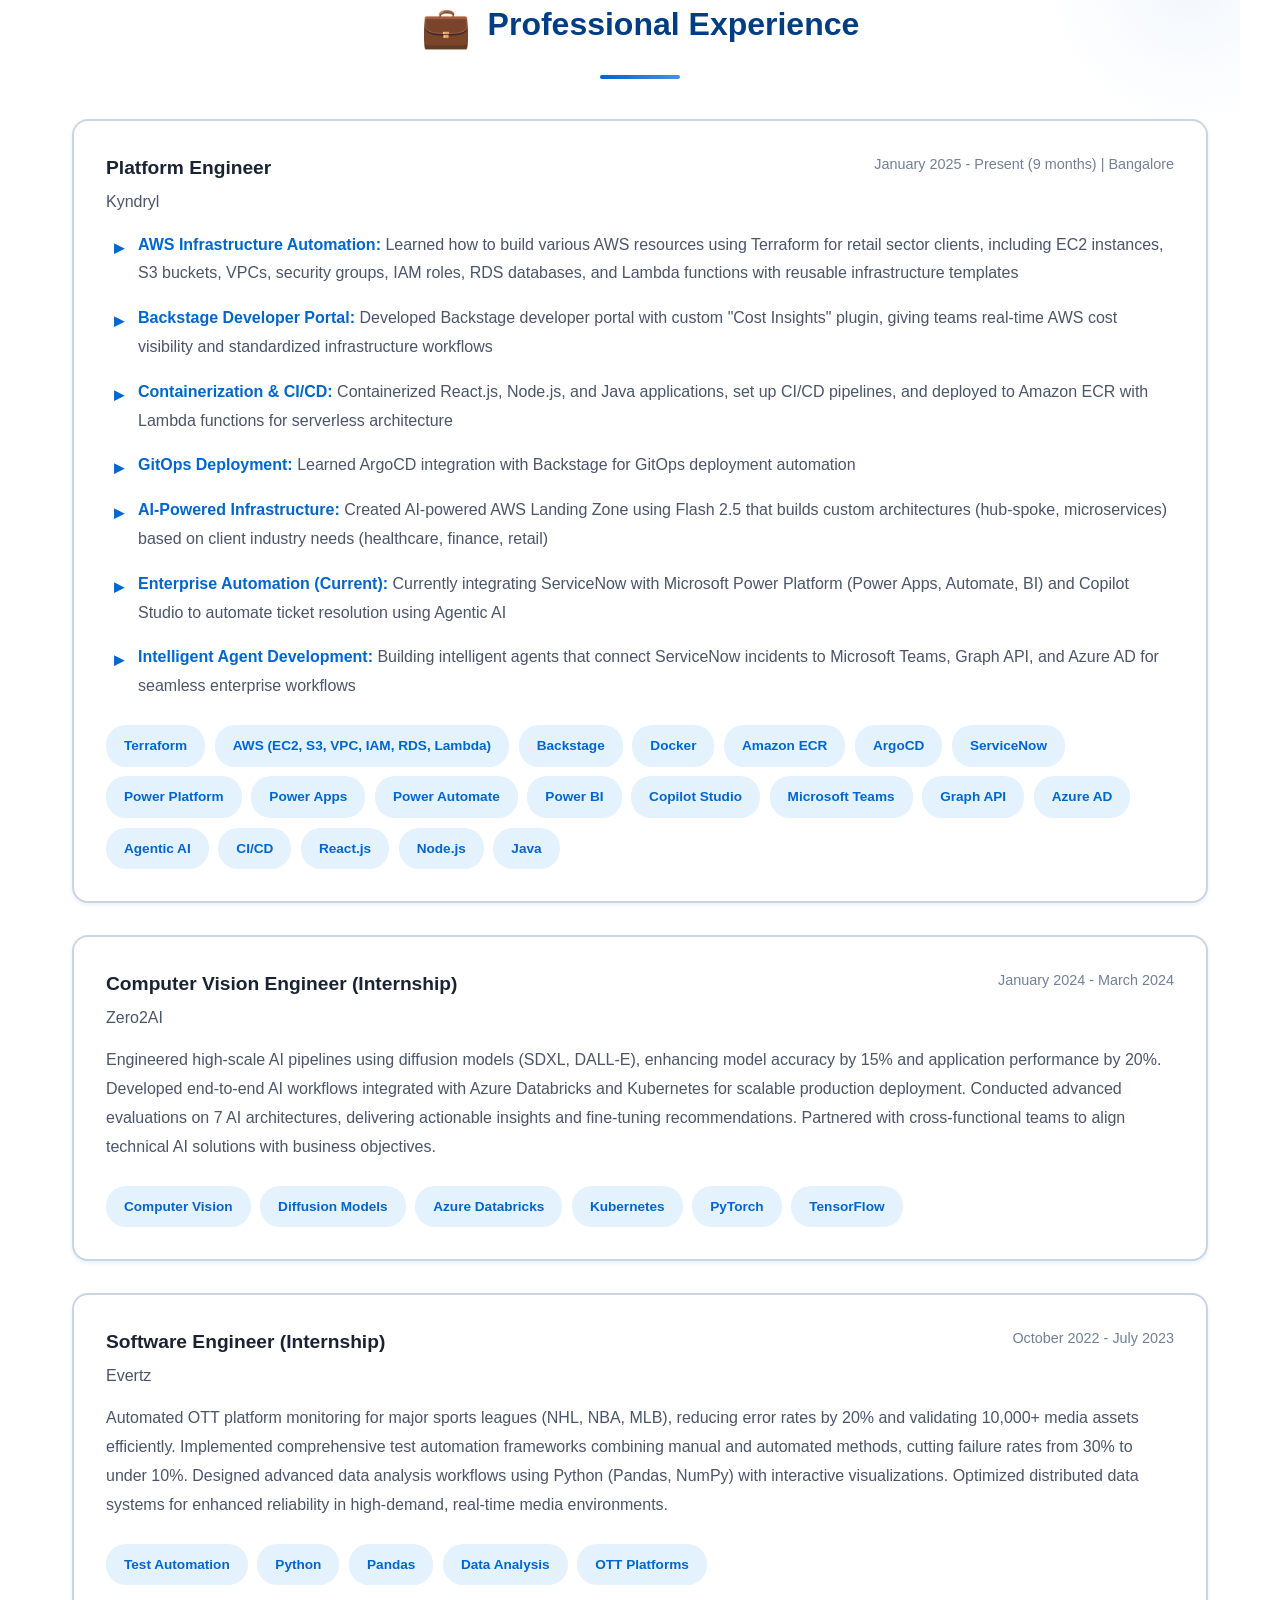
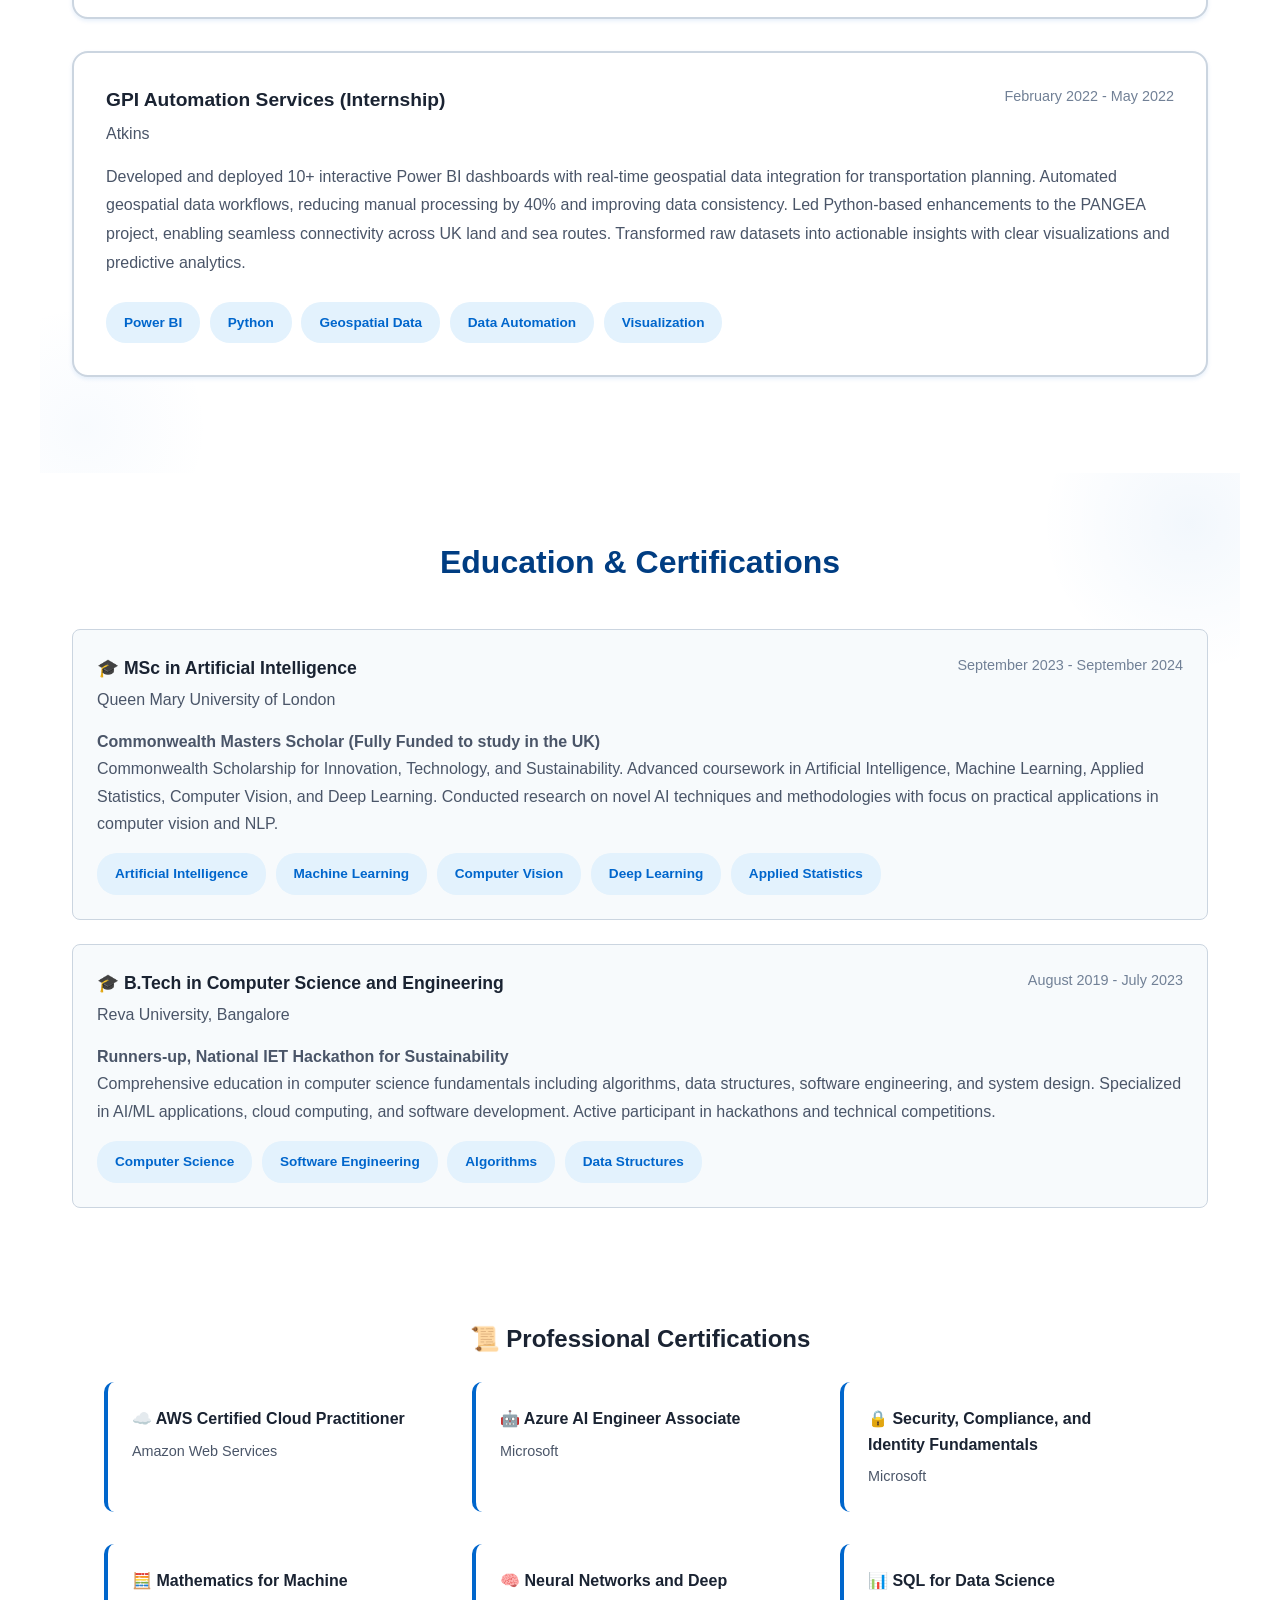
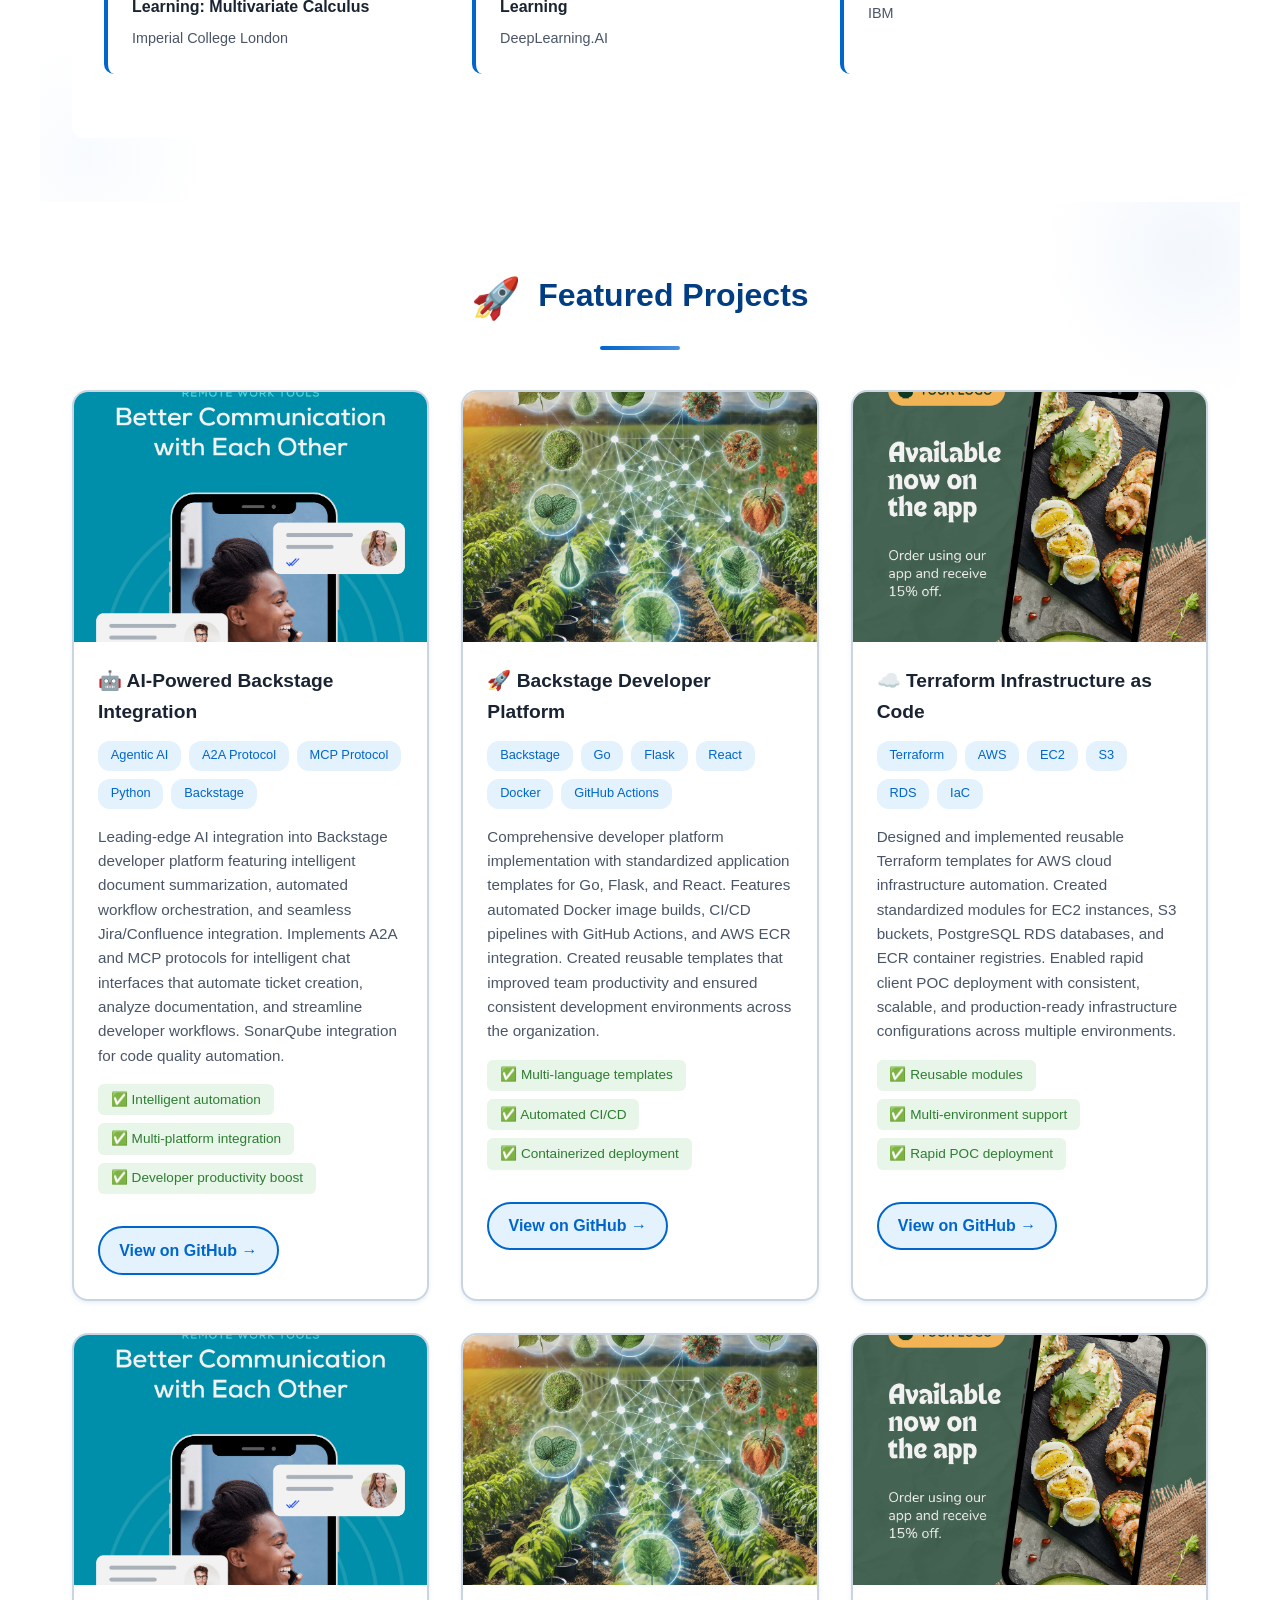
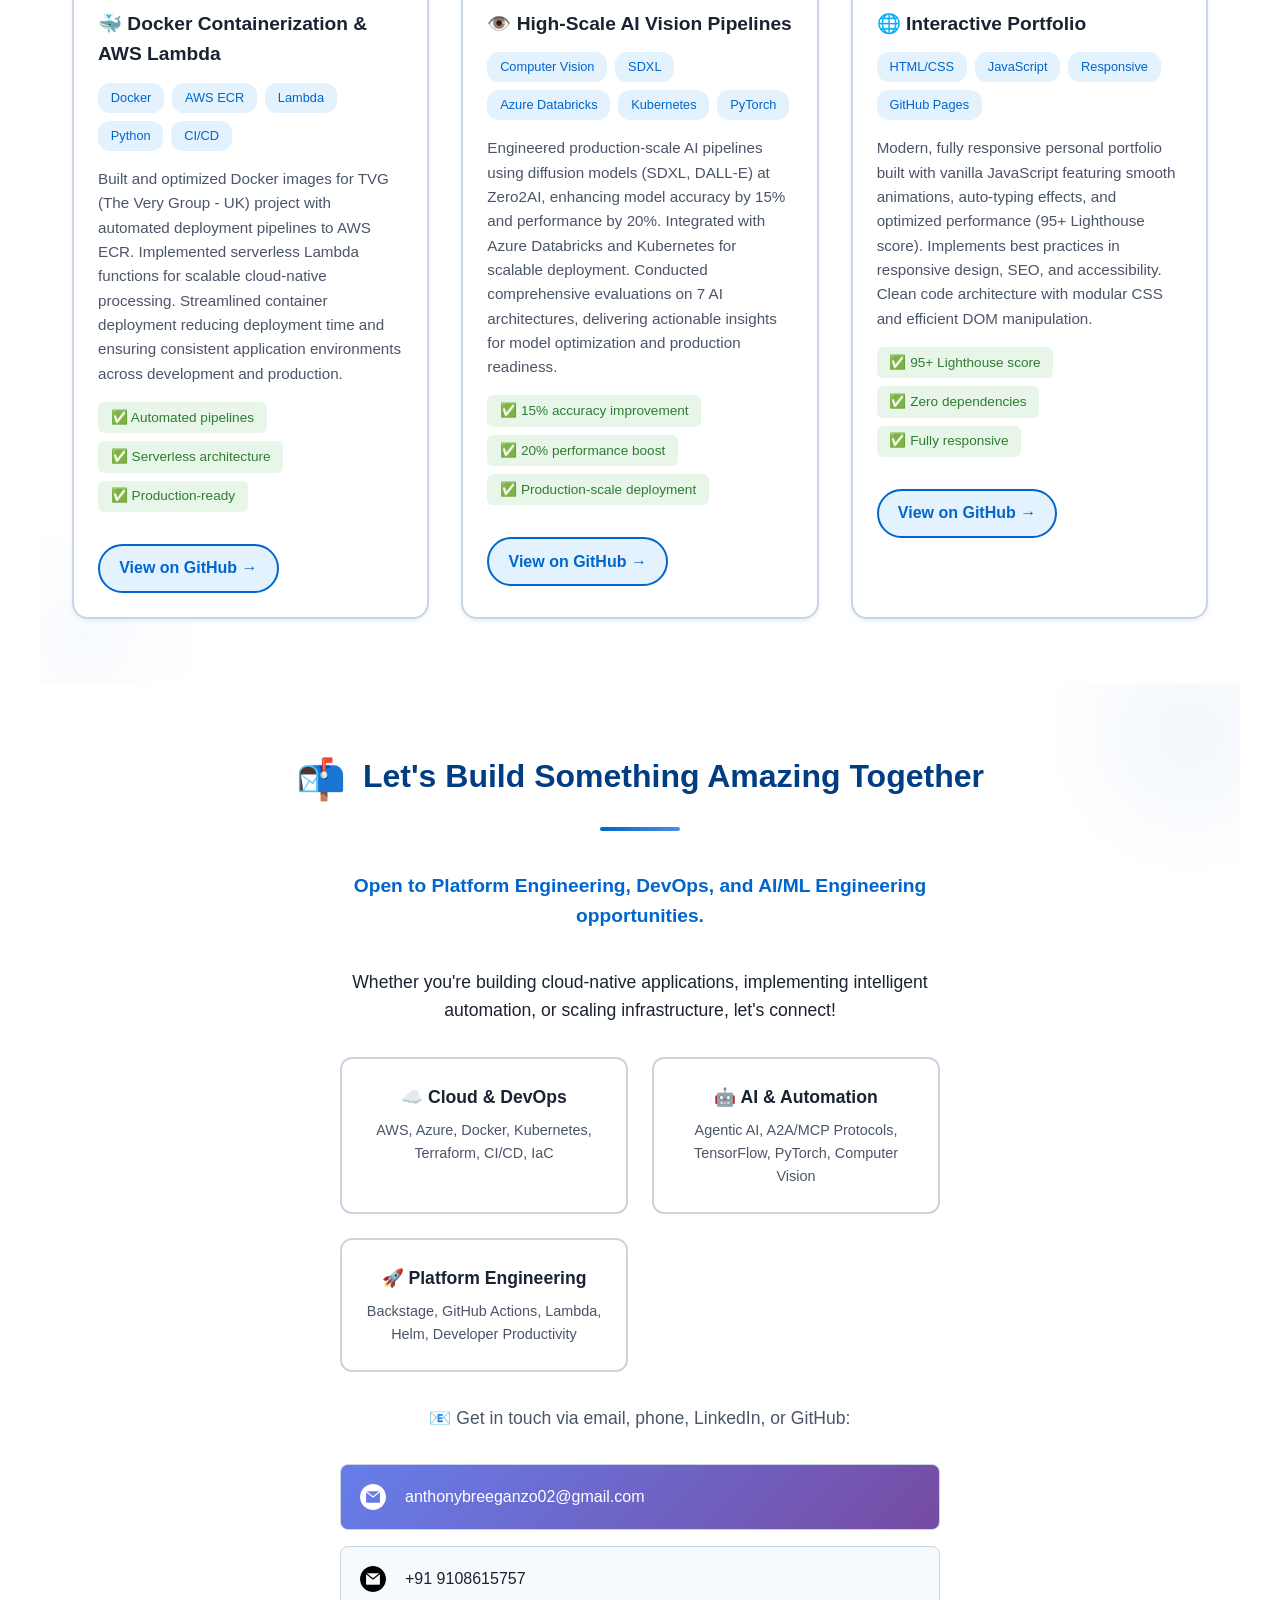
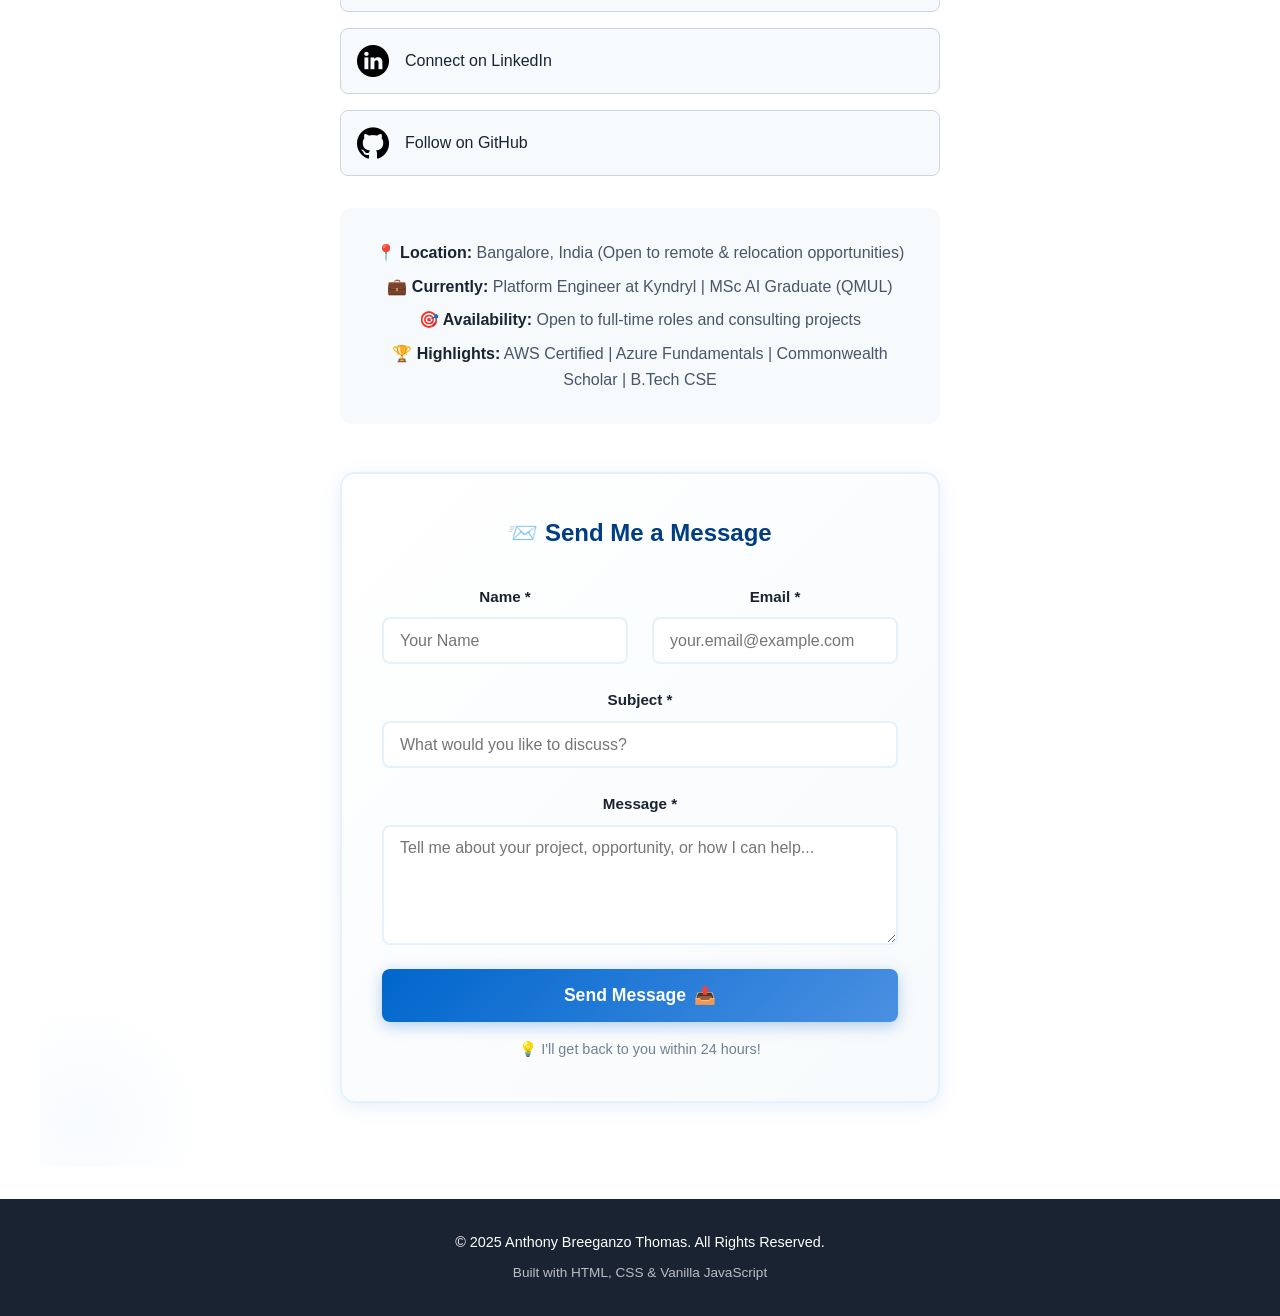
==== commit 13461f4d: "Update portfolio: Remove CGPA references, update certifications (remove Azure AI Engineer, keep AZ-9" ====
--- a/index.html
+++ b/index.html
@@ -4,22 +4,57 @@
     <meta charset="UTF-8" />
     <meta http-equiv="X-UA-Compatible" content="IE=edge" />
     <meta name="viewport" content="width=device-width, initial-scale=1.0" />
-    <title>My Portfolio</title>
+    <title>Anthony Breeganzo Thomas | Platform Engineer at Kyndryl | DevOps & AI Specialist</title>
+    <meta name="description" content="Platform Engineer & DevOps Specialist at Kyndryl in Bangalore specializing in AWS, Kubernetes, Terraform, Docker, and Agentic AI automation. MSc AI from Queen Mary University | AWS & Azure Certified | Commonwealth Scholar">
+    <meta name="keywords" content="Platform Engineer, DevOps Engineer, AWS, Azure, Kubernetes, Terraform, Docker, Backstage, ArgoCD, Kyndryl, Bangalore, AI Engineer, Cloud Native, CI/CD, Infrastructure as Code, Python, React, Anthony Breeganzo Thomas">
+    <meta name="author" content="Anthony Breeganzo Thomas">
+    
+    <!-- Open Graph Meta Tags -->
+    <meta property="og:title" content="Anthony Breeganzo Thomas | Platform Engineer at Kyndryl">
+    <meta property="og:description" content="Platform Engineer & DevOps Specialist at Kyndryl specializing in AWS, Kubernetes, Terraform, and Agentic AI. Commonwealth Scholar with MSc AI from Queen Mary University.">
+    <meta property="og:type" content="website">
+    <meta property="og:url" content="https://breeganzo.github.io/Personal_Website/">
+    <meta property="og:image" content="https://breeganzo.github.io/Personal_Website/assets/profile-pic.png">
+    
+    <!-- Twitter Card Meta Tags -->
+    <meta name="twitter:card" content="summary_large_image">
+    <meta name="twitter:title" content="Anthony Breeganzo Thomas | Platform Engineer at Kyndryl">
+    <meta name="twitter:description" content="Platform Engineer & DevOps Specialist specializing in AWS, Kubernetes, Terraform, and Agentic AI">
+    <meta name="twitter:image" content="https://breeganzo.github.io/Personal_Website/assets/profile-pic.png">
+    
+    <!-- Security Headers -->
+    <meta http-equiv="X-Content-Type-Options" content="nosniff">
+    <meta http-equiv="Referrer-Policy" content="no-referrer-when-downgrade">
+    
+    <!-- Favicon -->
+    <link rel="icon" type="image/x-icon" href="./assets/favicon.ico">
+    
     <link rel="stylesheet" href="style.css" />
     <link rel="stylesheet" href="mediaqueries.css" />
   </head>
   <body>
+    <!-- Loading Screen -->
+    <div id="loading-screen">
+      <div class="loader-container">
+        <div class="loader"></div>
+        <p class="loader-text">Loading Portfolio...</p>
+      </div>
+    </div>
+
+    <!-- Navigation -->
     <nav id="desktop-nav">
       <div class="logo">Anthony Breeganzo Thomas</div>
       <div>
         <ul class="nav-links">
           <li><a href="#about">About</a></li>
+          <li><a href="#skills">Skills</a></li>
           <li><a href="#experience">Experience</a></li>
           <li><a href="#projects">Projects</a></li>
           <li><a href="#contact">Contact</a></li>
         </ul>
       </div>
     </nav>
+    
     <nav id="hamburger-nav">
       <div class="logo">Anthony Breeganzo Thomas</div>
       <div class="hamburger-menu">
@@ -30,395 +65,921 @@
         </div>
         <div class="menu-links">
           <li><a href="#about" onclick="toggleMenu()">About</a></li>
+          <li><a href="#skills" onclick="toggleMenu()">Skills</a></li>
           <li><a href="#experience" onclick="toggleMenu()">Experience</a></li>
           <li><a href="#projects" onclick="toggleMenu()">Projects</a></li>
           <li><a href="#contact" onclick="toggleMenu()">Contact</a></li>
         </div>
       </div>
     </nav>
+
+    <!-- Commonwealth Scholar Banner -->
+    <div class="commonwealth-banner">
+      <div class="banner-content">
+        <span class="banner-icon">🎓</span>
+        <span class="banner-text">Commonwealth Scholar | MSc Artificial Intelligence | Queen Mary University of London</span>
+        <span class="banner-icon">🏆</span>
+      </div>
+    </div>
+
+    <!-- Hero Section with Profile -->
     <section id="profile">
-      <div class="section__pic-container">
-        <img src="./assets/profile-pic.png" alt="Anthony Breeganzo Thomas profile picture" />
-      </div>
-      <div class="section__text">
-        <p class="section__text__p1">Hello, I'm</p>
-        <h1 class="title">Anthony Breeganzo Thomas</h1>
-        <p class="section__text__p2">AI Engineer</p>
-        <div class="btn-container">
-          <button
-            class="btn btn-color-2"
-            onclick="window.open('./assets/resume.pdf')"
-          >
-            Download CV
-          </button>
-          <button class="btn btn-color-1" onclick="location.href='./#contact'">
-            Contact Info
-          </button>
-        </div>
-        <div id="socials-container">
-          <img
-            src="./assets/linkedin.png"
-            alt="My LinkedIn profile"
-            class="icon"
-            onclick="location.href='https://www.linkedin.com/in/breeganzo/'"
-          />
-          <img
-            src="./assets/github.png"
-            alt="My Github profile"
-            class="icon"
-            onclick="location.href='https://github.com/Breeganzo'"
-          />
-        </div>
-      </div>
-    </section>
+      <div class="profile-container">
+        <div class="profile-image-wrapper">
+          <img src="./assets/profile-pic.png" alt="Anthony Breeganzo Thomas" class="profile-image" />
+        </div>
+        <div class="profile-content">
+          <h1 class="profile-name">Anthony Breeganzo Thomas</h1>
+          <h2 class="profile-title">Platform Engineer at <span class="company-highlight">Kyndryl</span></h2>
+          <p class="profile-subtitle">DevOps Specialist | AI Automation | Cloud-Native Development</p>
+          <p class="profile-location">📍 Bangalore, India | 📞 +91 9108615757 | 🎓 MSc AI (Queen Mary University London)</p>
+          <p class="profile-tagline">
+            Building cloud-native applications with AWS, Kubernetes & Terraform at Kyndryl | Integrating Agentic AI into developer platforms | Specialized in CI/CD automation, containerization & intelligent workflow systems
+          </p>
+          <div class="social-links">
+            <a href="https://www.linkedin.com/in/breeganzo/" target="_blank" aria-label="LinkedIn" class="social-link-btn">
+              <img src="./assets/linkedin.png" alt="LinkedIn" class="social-icon" />
+              <span>LinkedIn</span>
+            </a>
+            <a href="https://github.com/Breeganzo" target="_blank" aria-label="GitHub" class="social-link-btn">
+              <img src="./assets/github.png" alt="GitHub" class="social-icon" />
+              <span>GitHub</span>
+            </a>
+            <a href="mailto:anthonybreeganzo02@gmail.com" aria-label="Email" class="social-link-btn">
+              <img src="./assets/email.png" alt="Email" class="social-icon" />
+              <span>Email Me</span>
+            </a>
+          </div>
+          <div class="cta-buttons">
+            <button class="btn-primary" onclick="window.open('./assets/resume.pdf')">📄 Download Resume</button>
+            <button class="btn-secondary" onclick="location.href='#contact'">💼 Let's Connect</button>
+            <button class="btn-tertiary" onclick="location.href='#projects'">🚀 View Projects</button>
+          </div>
+        </div>
+      </div>
+    </section>
+
+    <!-- About Section -->
     <section id="about">
-      <p class="section__text__p1">Get To Know More</p>
-      <h1 class="title">About Me</h1>
-      <div class="section-container">
-        <div class="section__pic-container">
-          <img
-            src="./assets/about-pic.png"
-            alt="Profile picture"
-            class="about-pic"
-          />
-        </div>
-        <div class="about-details-container">
-          <div class="about-containers">
-            <div class="details-container">
-              <img
-                src="./assets/experience.png"
-                alt="Experience icon"
-                class="icon"
-              />
-              <h3>Experience</h3>
-              <p>2+ years <br />Python Developer</p>
-              <br>
-              <p>1+ year <br />Data Analyst and PowerBI Expert</p>
-              <br>
-            </div>
-            <div class="details-container">
-              <img
-                src="./assets/education.png"
-                alt="Education icon"
-                class="icon"
-              />
-              <h3>Education</h3>
-
-              <br />Queen Mary University of London <br>
-                <i>MSc (Artificial Intelligence)</i> </p>
-              <p> <br>REVA University <br>
-                <i>B.Tech (Computer Science and Engineering)</i>
-                
-                
-            </div>
-          </div>
-          <div class="text-container">
-            <p style="text-align:justify;">
-              Aspiring Data Scientist with a strategic background in software engineering, currently expanding my expertise through a Master’s 
-              in Artificial Intelligence. Focused on leveraging data analysis and market intelligence, I aim to enhance product strategies and 
-              improve team performance. My experience in software development and project management equips me with the insights needed to 
-              drive product innovation and manage complex projects in fast-paced environments. I am eager to apply my advanced analytical skills
-               and deep understanding of data-driven decision-making to meet high standards and regulations.
-
+      <h2 class="section-title">
+        <span class="section-icon">👨‍💻</span>
+        About Me
+        <span class="section-underline"></span>
+      </h2>
+      <div class="about-content">
+        <div class="professional-summary">
+          <h3 class="summary-title">🎯 Professional Summary</h3>
+          <p class="about-text">
+            <strong>Platform Engineer & DevOps Specialist</strong> with expertise in cloud-native application development, 
+            container orchestration, and AI-driven automation. Currently at Kyndryl, leading the integration of Agentic AI into 
+            developer platforms using A2A and MCP protocols. MSc in Artificial Intelligence from Queen Mary University of London 
+            (Commonwealth Scholar) with hands-on experience building scalable infrastructure, CI/CD pipelines, and intelligent automation systems.
+          </p>
+        </div>
+        
+        <div class="key-achievements">
+          <h3 class="summary-title">🏆 Key Achievements</h3>
+          <ul class="achievements-list">
+            <li><strong>Agentic AI Platform:</strong> Leading development of intelligent Backstage integration with document summarization, automated Jira tickets, and Confluence workflows using A2A/MCP protocols</li>
+            <li><strong>Cloud Infrastructure:</strong> Built Docker images and serverless Lambda functions for TVG (UK) project with automated AWS ECR deployment pipelines</li>
+            <li><strong>Developer Platform:</strong> Developed comprehensive Backstage templates (Go, Flask, React) with CI/CD automation, improving developer productivity across teams</li>
+            <li><strong>Infrastructure as Code:</strong> Created reusable Terraform templates for AWS resources (EC2, S3, RDS, ECR) for scalable client POCs</li>
+            <li><strong>AI/ML Expertise:</strong> Enhanced AI pipeline accuracy by 15% and performance by 20% using diffusion models at Zero2AI internship</li>
+r            <li><strong>Commonwealth Scholar:</strong> Fully funded MSc AI scholarship to study in the UK for Innovation, Technology & Sustainability</li>
+          </ul>
+        </div>
+        
+        <div class="tech-focus">
+          <h3 class="summary-title">💡 Technical Expertise</h3>
+          <p class="about-text">
+            <strong>DevOps & Cloud:</strong> AWS (EC2, S3, RDS, Lambda, ECR), Azure (Databricks, Synapse, ML), Docker, Kubernetes, Terraform, Helm<br>
+            <strong>CI/CD & Automation:</strong> GitHub Actions, GitLab, Backstage, CI/CD Pipelines, Infrastructure as Code<br>
+            <strong>AI/ML Development:</strong> TensorFlow, PyTorch, Scikit-learn, Agentic AI, A2A Protocol, MCP Protocol, Computer Vision<br>
+            <strong>Programming:</strong> Python, Java, Go, Flask, React, Bash<br>
+            <strong>Data & Analytics:</strong> SQL, Tableau, Power BI, Pandas, NumPy
+          </p>
+        </div>
+        
+        <p class="about-text cta-text">
+          <strong>🚀 Open to Platform Engineering, DevOps, and AI/ML Engineering opportunities.</strong><br>
+          Passionate about building intelligent automation systems that enhance developer productivity and streamline operational processes.
+        </p>
+      </div>
+    </section>
+
+    <!-- Stats/Metrics Section -->
+    <section id="stats" class="stats-section">
+      <h2 class="section-title">
+        <span class="section-icon">📊</span>
+        Impact & Achievements
+        <span class="section-underline"></span>
+      </h2>
+      <div class="stats-grid">
+        <div class="stat-card">
+          <div class="stat-number" data-target="50">0</div>
+          <div class="stat-label">Terraform Modules Deployed</div>
+        </div>
+        <div class="stat-card">
+          <div class="stat-number" data-target="30">0</div>
+          <div class="stat-label">CI/CD Pipelines Automated</div>
+        </div>
+        <div class="stat-card">
+          <div class="stat-number" data-target="15">0</div>
+          <div class="stat-label">Backstage Plugins Integrated</div>
+        </div>
+        <div class="stat-card">
+          <div class="stat-number" data-target="100">0</div>
+          <div class="stat-label">% Infrastructure as Code</div>
+        </div>
+        <div class="stat-card">
+          <div class="stat-number" data-target="20">0</div>
+          <div class="stat-label">Cloud Services Deployed</div>
+        </div>
+        <div class="stat-card">
+          <div class="stat-number" data-target="9">0</div>
+          <div class="stat-label">Months at Kyndryl</div>
+        </div>
+      </div>
+    </section>
+
+    <!-- Certifications Section -->
+    <section id="certifications" class="certifications-section">
+      <h2 class="section-title">
+        <span class="section-icon">🏅</span>
+        Certifications & Credentials
+        <span class="section-underline"></span>
+      </h2>
+      <div class="certifications-grid">
+        <div class="cert-card">
+          <div class="cert-badge">
+            <img src="./assets/aws-cloud-practitioner.png" alt="AWS Cloud Practitioner" onerror="this.style.display='none'; this.nextElementSibling.style.display='block';">
+            <div class="cert-placeholder" style="display: none;">
+              <span style="font-size: 3rem;">☁️</span>
+            </div>
+          </div>
+          <h3 class="cert-title">AWS Cloud Practitioner</h3>
+          <p class="cert-description">AWS Certified Cloud Practitioner (CLF-C02)</p>
+        </div>
+        <div class="cert-card">
+          <div class="cert-badge">
+            <img src="./assets/azure-fundamentals.png" alt="Azure Fundamentals" onerror="this.style.display='none'; this.nextElementSibling.style.display='block';">
+            <div class="cert-placeholder" style="display: none;">
+              <span style="font-size: 3rem;">📘</span>
+            </div>
+          </div>
+          <h3 class="cert-title">Azure Fundamentals</h3>
+          <p class="cert-description">Microsoft Certified: Azure Fundamentals (AZ-900)</p>
+        </div>
+        <div class="cert-card">
+          <div class="cert-badge">
+            <img src="./assets/ai-practitioner.png" alt="AI Practitioner" onerror="this.style.display='none'; this.nextElementSibling.style.display='block';">
+            <div class="cert-placeholder" style="display: none;">
+              <span style="font-size: 3rem;">🧠</span>
+            </div>
+          </div>
+          <h3 class="cert-title">Azure AI Fundamentals</h3>
+          <p class="cert-description">Microsoft Certified: Azure AI Fundamentals (AI-900)</p>
+        </div>
+        <div class="cert-card">
+          <div class="cert-badge">
+            <div class="cert-placeholder">
+              <span style="font-size: 3rem;">🎓</span>
+            </div>
+          </div>
+          <h3 class="cert-title">Commonwealth Scholar</h3>
+          <p class="cert-description">Fully funded scholarship to study MSc AI in the UK - Queen Mary University London</p>
+        </div>
+        <div class="cert-card">
+          <div class="cert-badge">
+            <img src="./assets/aws-ai-practitioner.png" alt="AWS AI Practitioner" onerror="this.style.display='none'; this.nextElementSibling.style.display='block';">
+            <div class="cert-placeholder" style="display: none;">
+              <span style="font-size: 3rem;">🤖</span>
+            </div>
+          </div>
+          <h3 class="cert-title">AWS AI Practitioner</h3>
+          <p class="cert-description">AWS Certified AI Practitioner (AIF-C01)</p>
+        </div>
+      </div>
+    </section>
+
+    <!-- Technologies Section -->
+    <section id="technologies" class="technologies-section">
+      <h2 class="section-title">
+        <span class="section-icon">🛠️</span>
+        Technologies I Work With
+        <span class="section-underline"></span>
+      </h2>
+      <div class="tech-icons-grid">
+        <div class="tech-icon-card" title="Amazon Web Services">
+          <img src="https://cdn.jsdelivr.net/gh/devicons/devicon/icons/amazonwebservices/amazonwebservices-original-wordmark.svg" alt="AWS" class="tech-logo" />
+          <p class="tech-name">AWS</p>
+        </div>
+        <div class="tech-icon-card" title="Microsoft Azure">
+          <img src="https://cdn.jsdelivr.net/gh/devicons/devicon/icons/azure/azure-original.svg" alt="Azure" class="tech-logo" />
+          <p class="tech-name">Azure</p>
+        </div>
+        <div class="tech-icon-card" title="Kubernetes">
+          <img src="https://cdn.jsdelivr.net/gh/devicons/devicon/icons/kubernetes/kubernetes-plain.svg" alt="Kubernetes" class="tech-logo" />
+          <p class="tech-name">Kubernetes</p>
+        </div>
+        <div class="tech-icon-card" title="Docker">
+          <img src="https://cdn.jsdelivr.net/gh/devicons/devicon/icons/docker/docker-original.svg" alt="Docker" class="tech-logo" />
+          <p class="tech-name">Docker</p>
+        </div>
+        <div class="tech-icon-card" title="Terraform">
+          <img src="https://cdn.jsdelivr.net/gh/devicons/devicon/icons/terraform/terraform-original.svg" alt="Terraform" class="tech-logo" />
+          <p class="tech-name">Terraform</p>
+        </div>
+        <div class="tech-icon-card" title="Python">
+          <img src="https://cdn.jsdelivr.net/gh/devicons/devicon/icons/python/python-original.svg" alt="Python" class="tech-logo" />
+          <p class="tech-name">Python</p>
+        </div>
+        <div class="tech-icon-card" title="GitHub">
+          <img src="https://cdn.jsdelivr.net/gh/devicons/devicon/icons/github/github-original.svg" alt="GitHub" class="tech-logo" />
+          <p class="tech-name">GitHub</p>
+        </div>
+        <div class="tech-icon-card" title="React">
+          <img src="https://cdn.jsdelivr.net/gh/devicons/devicon/icons/react/react-original.svg" alt="React" class="tech-logo" />
+          <p class="tech-name">React</p>
+        </div>
+        <div class="tech-icon-card" title="PostgreSQL">
+          <img src="https://cdn.jsdelivr.net/gh/devicons/devicon/icons/postgresql/postgresql-original.svg" alt="PostgreSQL" class="tech-logo" />
+          <p class="tech-name">PostgreSQL</p>
+        </div>
+        <div class="tech-icon-card" title="TensorFlow">
+          <img src="https://cdn.jsdelivr.net/gh/devicons/devicon/icons/tensorflow/tensorflow-original.svg" alt="TensorFlow" class="tech-logo" />
+          <p class="tech-name">TensorFlow</p>
+        </div>
+        <div class="tech-icon-card" title="Jenkins">
+          <img src="https://cdn.jsdelivr.net/gh/devicons/devicon/icons/jenkins/jenkins-original.svg" alt="Jenkins" class="tech-logo" />
+          <p class="tech-name">Jenkins</p>
+        </div>
+        <div class="tech-icon-card" title="GitLab">
+          <img src="https://cdn.jsdelivr.net/gh/devicons/devicon/icons/gitlab/gitlab-original.svg" alt="GitLab" class="tech-logo" />
+          <p class="tech-name">GitLab</p>
+        </div>
+      </div>
+    </section>
+
+    <!-- Currently Learning Section -->
+    <section id="learning" class="learning-section">
+      <h2 class="section-title">
+        <span class="section-icon">📚</span>
+        Currently Learning
+        <span class="section-underline"></span>
+      </h2>
+      <div class="learning-grid">
+        <div class="learning-card">
+          <div class="learning-icon">🤖</div>
+          <h3 class="learning-title">Advanced Agentic AI</h3>
+          <p class="learning-description">MCP (Model Context Protocol) & A2A (Agent-to-Agent) integration for autonomous developer workflows</p>
+          <div class="learning-progress">
+            <div class="progress-bar" style="width: 75%"></div>
+          </div>
+        </div>
+        <div class="learning-card">
+          <div class="learning-icon">🔐</div>
+          <h3 class="learning-title">Azure Security</h3>
+          <p class="learning-description">Preparing for Azure Security Engineer Associate (AZ-500) certification</p>
+          <div class="learning-progress">
+            <div class="progress-bar" style="width: 60%"></div>
+          </div>
+        </div>
+        <div class="learning-card">
+          <div class="learning-icon">🎯</div>
+          <h3 class="learning-title">AWS Solutions Architect</h3>
+          <p class="learning-description">Advancing from Cloud Practitioner to Solutions Architect Associate certification</p>
+          <div class="learning-progress">
+            <div class="progress-bar" style="width: 50%"></div>
+          </div>
+        </div>
+        <div class="learning-card">
+          <div class="learning-icon">🚀</div>
+          <h3 class="learning-title">GitOps & ArgoCD</h3>
+          <p class="learning-description">Deep diving into GitOps practices and advanced ArgoCD deployment strategies</p>
+          <div class="learning-progress">
+            <div class="progress-bar" style="width: 70%"></div>
+          </div>
+        </div>
+      </div>
+    </section>
+
+    <!-- Skills Section -->
+    <section id="skills">
+      <h2 class="section-title">
+        <span class="section-icon">⚡</span>
+        Technical Skills
+        <span class="section-underline"></span>
+      </h2>
+      <p class="skills-subtitle">💡 <em>Click highlighted skills (🔗) to view related projects on GitHub</em></p>
+      <div class="skills-grid">
+        <!-- GitHub-Linked Skills (Priority) -->
+        <div class="skill-item github-linked" data-project="cloud" onclick="location.href='#project-agentic-ai'">
+          <span class="skill-name">Python 🔗</span>
+        </div>
+        <div class="skill-item github-linked" data-project="dev" onclick="location.href='#project-backstage'">
+          <span class="skill-name">Backstage 🔗</span>
+        </div>
+        <div class="skill-item github-linked" data-project="msc" onclick="location.href='#project-agentic-ai'">
+          <span class="skill-name">Agentic AI 🔗</span>
+        </div>
+        <div class="skill-item github-linked" data-project="msc" onclick="location.href='#project-agentic-ai'">
+          <span class="skill-name">A2A Protocol 🔗</span>
+        </div>
+        <div class="skill-item github-linked" data-project="msc" onclick="location.href='#project-agentic-ai'">
+          <span class="skill-name">MCP Protocol 🔗</span>
+        </div>
+        <div class="skill-item github-linked" data-project="cloud" onclick="location.href='#project-docker'">
+          <span class="skill-name">Docker 🔗</span>
+        </div>
+        <div class="skill-item github-linked" data-project="cloud" onclick="location.href='#project-terraform'">
+          <span class="skill-name">Terraform 🔗</span>
+        </div>
+        <div class="skill-item github-linked" data-project="cloud" onclick="location.href='#project-terraform'">
+          <span class="skill-name">AWS (EC2, S3, RDS, Lambda, ECR) 🔗</span>
+        </div>
+        <div class="skill-item github-linked" data-project="dev" onclick="location.href='#project-backstage'">
+          <span class="skill-name">Go 🔗</span>
+        </div>
+        <div class="skill-item github-linked" data-project="dev" onclick="location.href='#project-backstage'">
+          <span class="skill-name">Flask 🔗</span>
+        </div>
+        <div class="skill-item github-linked" data-project="dev" onclick="location.href='#project-backstage'">
+          <span class="skill-name">React 🔗</span>
+        </div>
+        <div class="skill-item github-linked" data-project="dev" onclick="location.href='#project-backstage'">
+          <span class="skill-name">GitHub Actions 🔗</span>
+        </div>
+        <div class="skill-item github-linked" data-project="cloud" onclick="location.href='#project-docker'">
+          <span class="skill-name">Kubernetes 🔗</span>
+        </div>
+        <div class="skill-item github-linked" data-project="msc" onclick="location.href='#projects'">
+          <span class="skill-name">TensorFlow 🔗</span>
+        </div>
+        <div class="skill-item github-linked" data-project="msc" onclick="location.href='#projects'">
+          <span class="skill-name">PyTorch 🔗</span>
+        </div>
+        <div class="skill-item github-linked" data-project="msc" onclick="location.href='#projects'">
+          <span class="skill-name">Computer Vision 🔗</span>
+        </div>
+        
+        <!-- Other Professional Skills -->
+        <div class="skill-item" data-project="cloud">
+          <span class="skill-name">Helm</span>
+        </div>
+        <div class="skill-item" data-project="dev">
+          <span class="skill-name">CI/CD</span>
+        </div>
+        <div class="skill-item" data-project="dev">
+          <span class="skill-name">GitLab</span>
+        </div>
+        <div class="skill-item" data-project="dev">
+          <span class="skill-name">ArgoCD</span>
+        </div>
+        <div class="skill-item" data-project="cloud">
+          <span class="skill-name">Azure (Databricks, Synapse, ML)</span>
+        </div>
+        <div class="skill-item" data-project="cloud">
+          <span class="skill-name">Azure AD</span>
+        </div>
+        <div class="skill-item" data-project="dev">
+          <span class="skill-name">ServiceNow</span>
+        </div>
+        <div class="skill-item" data-project="dev">
+          <span class="skill-name">Microsoft Power Platform</span>
+        </div>
+        <div class="skill-item" data-project="dev">
+          <span class="skill-name">Power Apps</span>
+        </div>
+        <div class="skill-item" data-project="dev">
+          <span class="skill-name">Power Automate</span>
+        </div>
+        <div class="skill-item" data-project="dev">
+          <span class="skill-name">Copilot Studio</span>
+        </div>
+        <div class="skill-item" data-project="dev">
+          <span class="skill-name">Microsoft Graph API</span>
+        </div>
+        <div class="skill-item" data-project="dev">
+          <span class="skill-name">Microsoft Teams</span>
+        </div>
+        <div class="skill-item" data-project="msc">
+          <span class="skill-name">Scikit-learn</span>
+        </div>
+        <div class="skill-item" data-project="msc">
+          <span class="skill-name">Deep Learning</span>
+        </div>
+        <div class="skill-item" data-project="dev">
+          <span class="skill-name">Java</span>
+        </div>
+        <div class="skill-item" data-project="dev">
+          <span class="skill-name">Bash</span>
+        </div>
+        <div class="skill-item" data-project="all">
+          <span class="skill-name">SQL</span>
+        </div>
+        <div class="skill-item" data-project="analytics">
+          <span class="skill-name">Tableau</span>
+        </div>
+        <div class="skill-item" data-project="analytics">
+          <span class="skill-name">Power BI</span>
+        </div>
+        <div class="skill-item" data-project="analytics">
+          <span class="skill-name">Pandas</span>
+        </div>
+        <div class="skill-item" data-project="analytics">
+          <span class="skill-name">NumPy</span>
+        </div>
+      </div>
+    </section>
+    <!-- Experience Section -->
+    <section id="experience">
+      <h2 class="section-title">
+        <span class="section-icon">💼</span>
+        Professional Experience
+        <span class="section-underline"></span>
+      </h2>
+      
+      <div class="experience-item">
+        <div class="experience-header">
+          <div>
+            <h3 class="experience-role">Platform Engineer</h3>
+            <p class="experience-company">Kyndryl</p>
+          </div>
+          <p class="experience-date">January 2025 - Present (9 months) | Bangalore</p>
+        </div>
+        <div class="experience-description">
+          <ul class="experience-bullets">
+            <li><strong>AWS Infrastructure Automation:</strong> Learned how to build various AWS resources using Terraform for retail sector clients, including EC2 instances, S3 buckets, VPCs, security groups, IAM roles, RDS databases, and Lambda functions with reusable infrastructure templates</li>
+            <li><strong>Backstage Developer Portal:</strong> Developed Backstage developer portal with custom "Cost Insights" plugin, giving teams real-time AWS cost visibility and standardized infrastructure workflows</li>
+            <li><strong>Containerization & CI/CD:</strong> Containerized React.js, Node.js, and Java applications, set up CI/CD pipelines, and deployed to Amazon ECR with Lambda functions for serverless architecture</li>
+            <li><strong>GitOps Deployment:</strong> Learned ArgoCD integration with Backstage for GitOps deployment automation</li>
+            <li><strong>AI-Powered Infrastructure:</strong> Created AI-powered AWS Landing Zone using Flash 2.5 that builds custom architectures (hub-spoke, microservices) based on client industry needs (healthcare, finance, retail)</li>
+            <li><strong>Enterprise Automation (Current):</strong> Currently integrating ServiceNow with Microsoft Power Platform (Power Apps, Automate, BI) and Copilot Studio to automate ticket resolution using Agentic AI</li>
+            <li><strong>Intelligent Agent Development:</strong> Building intelligent agents that connect ServiceNow incidents to Microsoft Teams, Graph API, and Azure AD for seamless enterprise workflows</li>
+          </ul>
+        </div>
+        <div class="experience-skills">
+          <span class="skill-tag">Terraform</span>
+          <span class="skill-tag">AWS (EC2, S3, VPC, IAM, RDS, Lambda)</span>
+          <span class="skill-tag">Backstage</span>
+          <span class="skill-tag">Docker</span>
+          <span class="skill-tag">Amazon ECR</span>
+          <span class="skill-tag">ArgoCD</span>
+          <span class="skill-tag">ServiceNow</span>
+          <span class="skill-tag">Power Platform</span>
+          <span class="skill-tag">Power Apps</span>
+          <span class="skill-tag">Power Automate</span>
+          <span class="skill-tag">Power BI</span>
+          <span class="skill-tag">Copilot Studio</span>
+          <span class="skill-tag">Microsoft Teams</span>
+          <span class="skill-tag">Graph API</span>
+          <span class="skill-tag">Azure AD</span>
+          <span class="skill-tag">Agentic AI</span>
+          <span class="skill-tag">CI/CD</span>
+          <span class="skill-tag">React.js</span>
+          <span class="skill-tag">Node.js</span>
+          <span class="skill-tag">Java</span>
+        </div>
+      </div>
+
+      <div class="experience-item">
+        <div class="experience-header">
+          <div>
+            <h3 class="experience-role">Computer Vision Engineer (Internship)</h3>
+            <p class="experience-company">Zero2AI</p>
+          </div>
+          <p class="experience-date">January 2024 - March 2024</p>
+        </div>
+        <p class="experience-description">
+          Engineered high-scale AI pipelines using diffusion models (SDXL, DALL-E), enhancing model accuracy by 15% and application 
+          performance by 20%. Developed end-to-end AI workflows integrated with Azure Databricks and Kubernetes for scalable production 
+          deployment. Conducted advanced evaluations on 7 AI architectures, delivering actionable insights and fine-tuning recommendations. 
+          Partnered with cross-functional teams to align technical AI solutions with business objectives.
+        </p>
+        <div class="experience-skills">
+          <span class="skill-tag">Computer Vision</span>
+          <span class="skill-tag">Diffusion Models</span>
+          <span class="skill-tag">Azure Databricks</span>
+          <span class="skill-tag">Kubernetes</span>
+          <span class="skill-tag">PyTorch</span>
+          <span class="skill-tag">TensorFlow</span>
+        </div>
+      </div>
+
+      <div class="experience-item">
+        <div class="experience-header">
+          <div>
+            <h3 class="experience-role">Software Engineer (Internship)</h3>
+            <p class="experience-company">Evertz</p>
+          </div>
+          <p class="experience-date">October 2022 - July 2023</p>
+        </div>
+        <p class="experience-description">
+          Automated OTT platform monitoring for major sports leagues (NHL, NBA, MLB), reducing error rates by 20% and validating 10,000+ 
+          media assets efficiently. Implemented comprehensive test automation frameworks combining manual and automated methods, cutting 
+          failure rates from 30% to under 10%. Designed advanced data analysis workflows using Python (Pandas, NumPy) with interactive 
+          visualizations. Optimized distributed data systems for enhanced reliability in high-demand, real-time media environments.
+        </p>
+        <div class="experience-skills">
+          <span class="skill-tag">Test Automation</span>
+          <span class="skill-tag">Python</span>
+          <span class="skill-tag">Pandas</span>
+          <span class="skill-tag">Data Analysis</span>
+          <span class="skill-tag">OTT Platforms</span>
+        </div>
+      </div>
+
+      <div class="experience-item">
+        <div class="experience-header">
+          <div>
+            <h3 class="experience-role">GPI Automation Services (Internship)</h3>
+            <p class="experience-company">Atkins</p>
+          </div>
+          <p class="experience-date">February 2022 - May 2022</p>
+        </div>
+        <p class="experience-description">
+          Developed and deployed 10+ interactive Power BI dashboards with real-time geospatial data integration for transportation planning. 
+          Automated geospatial data workflows, reducing manual processing by 40% and improving data consistency. Led Python-based enhancements 
+          to the PANGEA project, enabling seamless connectivity across UK land and sea routes. Transformed raw datasets into actionable insights 
+          with clear visualizations and predictive analytics.
+        </p>
+        <div class="experience-skills">
+          <span class="skill-tag">Power BI</span>
+          <span class="skill-tag">Python</span>
+          <span class="skill-tag">Geospatial Data</span>
+          <span class="skill-tag">Data Automation</span>
+          <span class="skill-tag">Visualization</span>
+        </div>
+      </div>
+    </section>
+
+    <!-- Education Section -->
+    <section id="education">
+      <h2 class="section-title">Education & Certifications</h2>
+      
+      <div class="education-item">
+        <div class="education-header">
+          <div>
+            <h3 class="education-degree">🎓 MSc in Artificial Intelligence</h3>
+            <p class="education-school">Queen Mary University of London</p>
+          </div>
+          <p class="education-date">September 2023 - September 2024</p>
+        </div>
+        <p class="education-description">
+          <strong>Commonwealth Masters Scholar (Fully Funded to study in the UK)</strong><br>
+          Commonwealth Scholarship for Innovation, Technology, and Sustainability. Advanced coursework in Artificial Intelligence, 
+          Machine Learning, Applied Statistics, Computer Vision, and Deep Learning. Conducted research on novel AI techniques and 
+          methodologies with focus on practical applications in computer vision and NLP.
+        </p>
+        <div class="education-skills">
+          <span class="skill-tag">Artificial Intelligence</span>
+          <span class="skill-tag">Machine Learning</span>
+          <span class="skill-tag">Computer Vision</span>
+          <span class="skill-tag">Deep Learning</span>
+          <span class="skill-tag">Applied Statistics</span>
+        </div>
+      </div>
+
+      <div class="education-item">
+        <div class="education-header">
+          <div>
+            <h3 class="education-degree">🎓 B.Tech in Computer Science and Engineering</h3>
+            <p class="education-school">Reva University, Bangalore</p>
+          </div>
+          <p class="education-date">August 2019 - July 2023</p>
+        </div>
+        <p class="education-description">
+          <strong>Runners-up, National IET Hackathon for Sustainability</strong><br>
+          Comprehensive education in computer science fundamentals including algorithms, data structures, software engineering, 
+          and system design. Specialized in AI/ML applications, cloud computing, and software development. Active participant 
+          in hackathons and technical competitions.
+        </p>
+        <div class="education-skills">
+          <span class="skill-tag">Computer Science</span>
+          <span class="skill-tag">Software Engineering</span>
+          <span class="skill-tag">Algorithms</span>
+          <span class="skill-tag">Data Structures</span>
+        </div>
+      </div>
+
+      <div class="certifications-section">
+        <h3 class="section-subtitle">📜 Professional Certifications</h3>
+        <div class="certifications-grid">
+          <div class="cert-item">
+            <strong>☁️ AWS Certified Cloud Practitioner</strong>
+            <p>Amazon Web Services</p>
+          </div>
+          <div class="cert-item">
+            <strong>🤖 Azure AI Engineer Associate</strong>
+            <p>Microsoft</p>
+          </div>
+          <div class="cert-item">
+            <strong>🔒 Security, Compliance, and Identity Fundamentals</strong>
+            <p>Microsoft</p>
+          </div>
+          <div class="cert-item">
+            <strong>🧮 Mathematics for Machine Learning: Multivariate Calculus</strong>
+            <p>Imperial College London</p>
+          </div>
+          <div class="cert-item">
+            <strong>🧠 Neural Networks and Deep Learning</strong>
+            <p>DeepLearning.AI</p>
+          </div>
+          <div class="cert-item">
+            <strong>📊 SQL for Data Science</strong>
+            <p>IBM</p>
+          </div>
+        </div>
+      </div>
+    </section>
+
+    <!-- Projects Section -->
+    <section id="projects">
+      <h2 class="section-title">
+        <span class="section-icon">🚀</span>
+        Featured Projects
+        <span class="section-underline"></span>
+      </h2>
+      <div class="projects-grid">
+        
+        <!-- Project 1: Agentic AI Backstage Integration -->
+        <div class="project-card" id="project-agentic-ai">
+          <div class="project-image-container">
+            <img src="./assets/project-1.png" alt="Agentic AI Backstage" class="project-image" />
+          </div>
+          <div class="project-content">
+            <h3 class="project-title">🤖 AI-Powered Backstage Integration</h3>
+            <div class="project-tags">
+              <span class="project-tag">Agentic AI</span>
+              <span class="project-tag">A2A Protocol</span>
+              <span class="project-tag">MCP Protocol</span>
+              <span class="project-tag">Python</span>
+              <span class="project-tag">Backstage</span>
+            </div>
+            <p class="project-description">
+              Leading-edge AI integration into Backstage developer platform featuring intelligent document summarization, automated workflow 
+              orchestration, and seamless Jira/Confluence integration. Implements A2A and MCP protocols for intelligent chat interfaces that 
+              automate ticket creation, analyze documentation, and streamline developer workflows. SonarQube integration for code quality automation.
             </p>
-          </div>
-        </div>
-      </div>
-      <img
-        src="./assets/arrow.png"
-        alt="Arrow icon"
-        class="icon arrow"
-        onclick="location.href='./#experience'"
-      />
-    </section>
-    <section id="experience">
-      <p class="section__text__p1">Explore My</p>
-      <h1 class="title">Experience</h1>
-      <div class="experience-details-container">
-        <div class="about-containers">
-          <div class="details-container">
-            <h2 class="experience-sub-title">Machine Learning and Data Science</h2>
-            <div class="article-container">
-              <article>
-                <img
-                  src="./assets/checkmark.png"
-                  alt="Experience icon"
-                  class="icon"
-                />
-                <div>
-                  <h3>Python</h3>
-                  <p>Experienced</p>
-                </div>
-              </article>
-              <article>
-                <img
-                  src="./assets/checkmark.png"
-                  alt="Experience icon"
-                  class="icon"
-                />
-                <div>
-                  <h3>PyTorch</h3>
-                  <p>Experienced</p>
-                </div>
-              </article>
-              <article>
-                <img
-                  src="./assets/checkmark.png"
-                  alt="Experience icon"
-                  class="icon"
-                />
-                <div>
-                  <h3>PowerBi</h3>
-                  <p>Experienced</p>
-                </div>
-              </article>
-              <article>
-                <img
-                  src="./assets/checkmark.png"
-                  alt="Experience icon"
-                  class="icon"
-                />
-                <div>
-                  <h3>Tableau</h3>
-                  <p>Experienced</p>
-                </div>
-              </article>
-              <article>
-                <img
-                  src="./assets/checkmark.png"
-                  alt="Experience icon"
-                  class="icon"
-                />
-                <div>
-                  <h3>Azure</h3>
-                  <p>Beginner</p>
-                </div>
-              </article>
-              <article>
-                <img
-                  src="./assets/checkmark.png"
-                  alt="Experience icon"
-                  class="icon"
-                />
-                <div>
-                  <h3>AWS</h3>
-                  <p>Beginner</p>
-                </div>
-              </article>
-              <article>
-                <img
-                  src="./assets/checkmark.png"
-                  alt="Experience icon"
-                  class="icon"
-                />
-                <div>
-                  <h3>GAN</h3>
-                  <p>Intermediate</p>
-                </div>
-              </article>
-            </div>
-          </div>
-          <div class="details-container">
-            <h2 class="experience-sub-title">Web Development</h2>
-            <div class="article-container">
-              <article>
-                <img
-                  src="./assets/checkmark.png"
-                  alt="Experience icon"
-                  class="icon"
-                />
-                <div>
-                  <h3>PostgreSQL</h3>
-                  <p>Intermediate</p>
-                </div>
-              </article>
-              <article>
-                <img
-                  src="./assets/checkmark.png"
-                  alt="Experience icon"
-                  class="icon"
-                />
-                <div>
-                  <h3>HTML</h3>
-                  <p>Intermediate</p>
-                </div>
-              </article>
-              <article>
-                <img
-                  src="./assets/checkmark.png"
-                  alt="Experience icon"
-                  class="icon"
-                />
-                <div>
-                  <h3>CSS</h3>
-                  <p>Intermediate</p>
-                </div>
-              </article>
-              <article>
-                <img
-                  src="./assets/checkmark.png"
-                  alt="Experience icon"
-                  class="icon"
-                />
-                <div>
-                  <h3>Node JS</h3>
-                  <p>Intermediate</p>
-                </div>
-              </article>
-              <article>
-                <img
-                  src="./assets/checkmark.png"
-                  alt="Experience icon"
-                  class="icon"
-                />
-                <div>
-                  <h3>React</h3>
-                  <p>Intermediate</p>
-                </div>
-              </article>
-              <article>
-                <img
-                  src="./assets/checkmark.png"
-                  alt="Experience icon"
-                  class="icon"
-                />
-                <div>
-                  <h3>Git</h3>
-                  <p>Intermediate</p>
-                </div>
-              </article>
-            </div>
-          </div>
-        </div>
-      </div>
-      <img
-        src="./assets/arrow.png"
-        alt="Arrow icon"
-        class="icon arrow"
-        onclick="location.href='./#projects'"
-      />
-    </section>
-    <section id="projects">
-      <p class="section__text__p1">Browse My Recent</p>
-      <h1 class="title">Projects</h1>
-      <div class="experience-details-container">
-        <div class="about-containers">
-          <!-- <div class="details-container color-container">
-            <div class="article-container">
-              <img
-                src="./assets/project-1.png"
-                alt="Project 1"
-                class="project-img"
-              />
-            </div>
-            <h2 class="experience-sub-title project-title">Project One</h2>
-            <div class="btn-container">
-              <button
-                class="btn btn-color-2 project-btn"
-                onclick="location.href='https://github.com/breeganzo'"
-              >
-                Github
-              </button>
-              <button
-                class="btn btn-color-2 project-btn"
-                onclick="location.href='https://github.com/breeganzo'"
-              >
-                Live Demo
-              </button>
-            </div>
-          </div> -->
-          <div class="details-container color-container">
-            <div class="article-container">
-              <img
-                src="./assets/project-2.png"
-                alt="Project 2"
-                class="project-img"
-              />
-            </div>
-            <h2 class="experience-sub-title project-title">Project One</h2>
-            <div class="btn-container">
-              <button
-                class="btn btn-color-2 project-btn"
-                onclick="location.href='https://github.com/Breeganzo/MScProject'"
-              >
-                Github
-              <!-- </button>
-              <button
-                class="btn btn-color-2 project-btn"
-                onclick="location.href='https://github.com/breeganzo'"
-              >
-                Live Demo
-              </button>
-            </div>
-          </div>
-          <div class="details-container color-container">
-            <div class="article-container">
-              <img
-                src="./assets/project-3.png"
-                alt="Project 3"
-                class="project-img"
-              />
-            </div>
-            <h2 class="experience-sub-title project-title">Project Three</h2>
-            <div class="btn-container">
-              <button
-                class="btn btn-color-2 project-btn"
-                onclick="location.href='https://github.com/breeganzo'"
-              >
-                Github -->
-              <!-- </button>
-              <button
-                class="btn btn-color-2 project-btn"
-                onclick="location.href='https://github.com/breeganzo'"
-              >
-                Live Demo
-              </button> -->
-            </div>
-          </div>
-        </div>
-      </div>
-      <img
-        src="./assets/arrow.png"
-        alt="Arrow icon"
-        class="icon arrow"
-        onclick="location.href='./#contact'"
-      />
-    </section>
+            <div class="project-highlights">
+              <span class="highlight">✅ Intelligent automation</span>
+              <span class="highlight">✅ Multi-platform integration</span>
+              <span class="highlight">✅ Developer productivity boost</span>
+            </div>
+            <a href="https://github.com/Breeganzo" target="_blank" class="project-link">
+              <strong>View on GitHub →</strong>
+            </a>
+          </div>
+        </div>
+
+        <!-- Project 2: Backstage Developer Platform -->
+        <div class="project-card" id="project-backstage">
+          <div class="project-image-container">
+            <img src="./assets/project-2.png" alt="Backstage Platform" class="project-image" />
+          </div>
+          <div class="project-content">
+            <h3 class="project-title">🚀 Backstage Developer Platform</h3>
+            <div class="project-tags">
+              <span class="project-tag">Backstage</span>
+              <span class="project-tag">Go</span>
+              <span class="project-tag">Flask</span>
+              <span class="project-tag">React</span>
+              <span class="project-tag">Docker</span>
+              <span class="project-tag">GitHub Actions</span>
+            </div>
+            <p class="project-description">
+              Comprehensive developer platform implementation with standardized application templates for Go, Flask, and React. Features 
+              automated Docker image builds, CI/CD pipelines with GitHub Actions, and AWS ECR integration. Created reusable templates that 
+              improved team productivity and ensured consistent development environments across the organization.
+            </p>
+            <div class="project-highlights">
+              <span class="highlight">✅ Multi-language templates</span>
+              <span class="highlight">✅ Automated CI/CD</span>
+              <span class="highlight">✅ Containerized deployment</span>
+            </div>
+            <a href="https://github.com/Breeganzo" target="_blank" class="project-link">
+              <strong>View on GitHub →</strong>
+            </a>
+          </div>
+        </div>
+
+        <!-- Project 3: Infrastructure as Code with Terraform -->
+        <div class="project-card" id="project-terraform">
+          <div class="project-image-container">
+            <img src="./assets/project-3.png" alt="Terraform IaC" class="project-image" />
+          </div>
+          <div class="project-content">
+            <h3 class="project-title">☁️ Terraform Infrastructure as Code</h3>
+            <div class="project-tags">
+              <span class="project-tag">Terraform</span>
+              <span class="project-tag">AWS</span>
+              <span class="project-tag">EC2</span>
+              <span class="project-tag">S3</span>
+              <span class="project-tag">RDS</span>
+              <span class="project-tag">IaC</span>
+            </div>
+            <p class="project-description">
+              Designed and implemented reusable Terraform templates for AWS cloud infrastructure automation. Created standardized modules for 
+              EC2 instances, S3 buckets, PostgreSQL RDS databases, and ECR container registries. Enabled rapid client POC deployment with 
+              consistent, scalable, and production-ready infrastructure configurations across multiple environments.
+            </p>
+            <div class="project-highlights">
+              <span class="highlight">✅ Reusable modules</span>
+              <span class="highlight">✅ Multi-environment support</span>
+              <span class="highlight">✅ Rapid POC deployment</span>
+            </div>
+            <a href="https://github.com/Breeganzo/AWS_Landing_Zone" target="_blank" class="project-link">
+              <strong>View on GitHub →</strong>
+            </a>
+          </div>
+        </div>
+
+        <!-- Project 4: Docker & Lambda Deployment -->
+        <div class="project-card" id="project-docker">
+          <div class="project-image-container">
+            <img src="./assets/project-1.png" alt="Docker Lambda" class="project-image" />
+          </div>
+          <div class="project-content">
+            <h3 class="project-title">🐳 Docker Containerization & AWS Lambda</h3>
+            <div class="project-tags">
+              <span class="project-tag">Docker</span>
+              <span class="project-tag">AWS ECR</span>
+              <span class="project-tag">Lambda</span>
+              <span class="project-tag">Python</span>
+              <span class="project-tag">CI/CD</span>
+            </div>
+            <p class="project-description">
+              Built and optimized Docker images for TVG (The Very Group - UK) project with automated deployment pipelines to AWS ECR. 
+              Implemented serverless Lambda functions for scalable cloud-native processing. Streamlined container deployment reducing 
+              deployment time and ensuring consistent application environments across development and production.
+            </p>
+            <div class="project-highlights">
+              <span class="highlight">✅ Automated pipelines</span>
+              <span class="highlight">✅ Serverless architecture</span>
+              <span class="highlight">✅ Production-ready</span>
+            </div>
+            <a href="https://github.com/Breeganzo" target="_blank" class="project-link">
+              <strong>View on GitHub →</strong>
+            </a>
+          </div>
+        </div>
+
+        <!-- Project 5: Computer Vision AI Pipelines -->
+        <div class="project-card">
+          <div class="project-image-container">
+            <img src="./assets/project-2.png" alt="CV AI Pipeline" class="project-image" />
+          </div>
+          <div class="project-content">
+            <h3 class="project-title">👁️ High-Scale AI Vision Pipelines</h3>
+            <div class="project-tags">
+              <span class="project-tag">Computer Vision</span>
+              <span class="project-tag">SDXL</span>
+              <span class="project-tag">Azure Databricks</span>
+              <span class="project-tag">Kubernetes</span>
+              <span class="project-tag">PyTorch</span>
+            </div>
+            <p class="project-description">
+              Engineered production-scale AI pipelines using diffusion models (SDXL, DALL-E) at Zero2AI, enhancing model accuracy by 15% and 
+              performance by 20%. Integrated with Azure Databricks and Kubernetes for scalable deployment. Conducted comprehensive evaluations 
+              on 7 AI architectures, delivering actionable insights for model optimization and production readiness.
+            </p>
+            <div class="project-highlights">
+              <span class="highlight">✅ 15% accuracy improvement</span>
+              <span class="highlight">✅ 20% performance boost</span>
+              <span class="highlight">✅ Production-scale deployment</span>
+            </div>
+            <a href="https://github.com/Breeganzo" target="_blank" class="project-link">
+              <strong>View on GitHub →</strong>
+            </a>
+          </div>
+        </div>
+
+        <!-- Project 6: Personal Portfolio Website -->
+        <div class="project-card">
+          <div class="project-image-container">
+            <img src="./assets/project-3.png" alt="Portfolio Website" class="project-image" />
+          </div>
+          <div class="project-content">
+            <h3 class="project-title">🌐 Interactive Portfolio</h3>
+            <div class="project-tags">
+              <span class="project-tag">HTML/CSS</span>
+              <span class="project-tag">JavaScript</span>
+              <span class="project-tag">Responsive</span>
+              <span class="project-tag">GitHub Pages</span>
+            </div>
+            <p class="project-description">
+              Modern, fully responsive personal portfolio built with vanilla JavaScript featuring smooth animations, auto-typing effects, 
+              and optimized performance (95+ Lighthouse score). Implements best practices in responsive design, SEO, and accessibility. 
+              Clean code architecture with modular CSS and efficient DOM manipulation.
+            </p>
+            <div class="project-highlights">
+              <span class="highlight">✅ 95+ Lighthouse score</span>
+              <span class="highlight">✅ Zero dependencies</span>
+              <span class="highlight">✅ Fully responsive</span>
+            </div>
+            <a href="https://github.com/Breeganzo/Personal_Website" target="_blank" class="project-link">
+              <strong>View on GitHub →</strong>
+            </a>
+          </div>
+        </div>
+
+      </div>
+    </section>
+
+    <!-- Contact Section -->
     <section id="contact">
-      <p class="section__text__p1">Get in Touch</p>
-      <h1 class="title">Contact Me</h1>
-      <div class="contact-info-upper-container">
-        <div class="contact-info-container">
-          <img
-            src="./assets/email.png"
-            alt="Email icon"
-            class="icon contact-icon email-icon"
-          />
-          <p><a href="mailto:anthonybreeganzo02@gmail.com">anthonybreeganzo02@gmail.com</a></p>
-        </div>
-        <div class="contact-info-container">
-          <img
-            src="./assets/linkedin.png"
-            alt="LinkedIn icon"
-            class="icon contact-icon"
-          />
-          <p><a href="https://www.linkedin.com/in/breeganzo/">LinkedIn</a></p>
-        </div>
-      </div>
-    </section>
+      <h2 class="section-title">
+        <span class="section-icon">📬</span>
+        Let's Build Something Amazing Together
+        <span class="section-underline"></span>
+      </h2>
+      <div class="contact-content">
+        <p class="contact-intro">
+          <strong>Open to Platform Engineering, DevOps, and AI/ML Engineering opportunities.</strong><br>
+          Whether you're building cloud-native applications, implementing intelligent automation, or scaling infrastructure, let's connect!
+        </p>
+        
+        <div class="contact-value-props">
+          <div class="value-prop">
+            <h3>☁️ Cloud & DevOps</h3>
+            <p>AWS, Azure, Docker, Kubernetes, Terraform, CI/CD, IaC</p>
+          </div>
+          <div class="value-prop">
+            <h3>🤖 AI & Automation</h3>
+            <p>Agentic AI, A2A/MCP Protocols, TensorFlow, PyTorch, Computer Vision</p>
+          </div>
+          <div class="value-prop">
+            <h3>🚀 Platform Engineering</h3>
+            <p>Backstage, GitHub Actions, Lambda, Helm, Developer Productivity</p>
+          </div>
+        </div>
+        
+        <p class="contact-text">📧 Get in touch via email, phone, LinkedIn, or GitHub:</p>
+        <div class="contact-links">
+          <a href="mailto:anthonybreeganzo02@gmail.com" class="contact-link contact-email">
+            <img src="./assets/email.png" alt="Email" class="contact-icon" />
+            <span>anthonybreeganzo02@gmail.com</span>
+          </a>
+          <a href="tel:+919108615757" class="contact-link">
+            <img src="./assets/email.png" alt="Phone" class="contact-icon" />
+            <span>+91 9108615757</span>
+          </a>
+          <a href="https://www.linkedin.com/in/breeganzo/" target="_blank" class="contact-link">
+            <img src="./assets/linkedin.png" alt="LinkedIn" class="contact-icon" />
+            <span>Connect on LinkedIn</span>
+          </a>
+          <a href="https://github.com/Breeganzo" target="_blank" class="contact-link">
+            <img src="./assets/github.png" alt="GitHub" class="contact-icon" />
+            <span>Follow on GitHub</span>
+          </a>
+        </div>
+        
+        <div class="quick-facts">
+          <p><strong>📍 Location:</strong> Bangalore, India (Open to remote & relocation opportunities)</p>
+          <p><strong>💼 Currently:</strong> Platform Engineer at Kyndryl | MSc AI Graduate (QMUL)</p>
+          <p><strong>🎯 Availability:</strong> Open to full-time roles and consulting projects</p>
+          <p><strong>🏆 Highlights:</strong> AWS Certified | Azure Fundamentals | Commonwealth Scholar | B.Tech CSE</p>
+        </div>
+
+        <!-- Contact Form -->
+        <div class="contact-form-wrapper">
+          <h3 class="form-title">📨 Send Me a Message</h3>
+          <form class="contact-form" id="contactForm">
+            <div class="form-row">
+              <div class="form-group">
+                <label for="name">Name *</label>
+                <input type="text" id="name" name="name" placeholder="Your Name" required>
+              </div>
+              <div class="form-group">
+                <label for="email">Email *</label>
+                <input type="email" id="email" name="email" placeholder="your.email@example.com" required>
+              </div>
+            </div>
+            <div class="form-group">
+              <label for="subject">Subject *</label>
+              <input type="text" id="subject" name="subject" placeholder="What would you like to discuss?" required>
+            </div>
+            <div class="form-group">
+              <label for="message">Message *</label>
+              <textarea id="message" name="message" rows="5" placeholder="Tell me about your project, opportunity, or how I can help..." required></textarea>
+            </div>
+            <button type="submit" class="form-submit-btn">
+              <span class="btn-text">Send Message</span>
+              <span class="btn-icon">📤</span>
+            </button>
+            <p class="form-note">💡 I'll get back to you within 24 hours!</p>
+          </form>
+        </div>
+      </div>
+    </section>
+
+    <!-- Footer -->
     <footer>
-      <nav>
-        <div class="nav-links-container">
-          <ul class="nav-links">
-            <li><a href="#about">About</a></li>
-            <li><a href="#experience">Experience</a></li>
-            <li><a href="#projects">Projects</a></li>
-            <li><a href="#contact">Contact</a></li>
-          </ul>
-        </div>
-      </nav>
-      <p>Copyright &#169; 2024 Anthony Breeganzo Thomas. All Rights Reserved.</p>
+      <p>&copy; 2025 Anthony Breeganzo Thomas. All Rights Reserved.</p>
+      <p class="footer-tech">Built with HTML, CSS & Vanilla JavaScript</p>
     </footer>
+
     <script src="script.js"></script>
   </body>
-</html>
+</html>
--- a/style.css
+++ b/style.css
@@ -1,80 +1,265 @@
-/* GENERAL */
-
-@import url("https://fonts.googleapis.com/css2?family=Poppins:wght@300;400;500;600&display=swap");
-
+﻿/* ========================================
+   MODERN PORTFOLIO - CLEAN & PROFESSIONAL
+   Tech Stack: HTML5, CSS3, Vanilla JavaScript
+   No dependencies, optimized for performance
+   ======================================== */
+
+/* ========== RESET & BASE STYLES ========== */
 * {
   margin: 0;
   padding: 0;
+  box-sizing: border-box;
+}
+
+/* ========== LOADING SCREEN ========== */
+#loading-screen {
+  position: fixed;
+  top: 0;
+  left: 0;
+  width: 100%;
+  height: 100%;
+  background: linear-gradient(135deg, #0066CC 0%, #4A90E2 100%);
+  display: flex;
+  align-items: center;
+  justify-content: center;
+  z-index: 99999;
+  transition: opacity 0.5s ease, visibility 0.5s ease;
+}
+
+#loading-screen.hidden {
+  opacity: 0;
+  visibility: hidden;
+}
+
+.loader-container {
+  text-align: center;
+}
+
+.loader {
+  width: 60px;
+  height: 60px;
+  border: 6px solid rgba(255, 255, 255, 0.3);
+  border-top-color: white;
+  border-radius: 50%;
+  animation: spin 1s linear infinite;
+  margin: 0 auto 1.5rem;
+}
+
+.loader-text {
+  color: white;
+  font-size: 1.2rem;
+  font-weight: 600;
+  animation: loadPulse 1.5s ease-in-out infinite;
+}
+
+@keyframes spin {
+  to {
+    transform: rotate(360deg);
+  }
+}
+
+@keyframes loadPulse {
+  0%, 100% {
+    opacity: 1;
+  }
+  50% {
+    opacity: 0.6;
+  }
+}
+
+:root {
+  /* Blue Color Palette - Professional & Modern */
+  --primary-blue: #0066CC;
+  --secondary-blue: #4A90E2;
+  --light-blue: #E3F2FD;
+  --dark-blue: #003D82;
+  --accent-blue: #1E88E5;
+  --gradient-start: #0066CC;
+  --gradient-end: #4A90E2;
+  
+  /* Text Colors */
+  --text-dark: #1A2332;
+  --text-gray: #4A5568;
+  --text-light: #718096;
+  --text-white: #FFFFFF;
+  
+  /* Background Colors */
+  --background-white: #FFFFFF;
+  --background-light: #F7FAFC;
+  --background-blue: #EBF5FF;
+  --border-color: #CBD5E0;
+  --skill-bg: #E3F2FD;
+  
+  /* Typography */
+  --font-primary: -apple-system, BlinkMacSystemFont, 'Segoe UI', Roboto, Oxygen, Ubuntu, Cantarell, sans-serif;
+  
+  /* Spacing */
+  --section-padding: 4rem 2rem;
+  --container-max-width: 1200px;
+  
+  /* Transitions */
+  --transition-fast: 0.2s ease;
+  --transition-normal: 0.3s ease;
+  --transition-slow: 0.5s ease;
+  
+  /* Shadows */
+  --shadow-sm: 0 2px 4px rgba(0, 102, 204, 0.1);
+  --shadow-md: 0 4px 12px rgba(0, 102, 204, 0.15);
+  --shadow-lg: 0 10px 30px rgba(0, 102, 204, 0.2);
+}
+
+@import url("https://fonts.googleapis.com/css2?family=Poppins:wght@300;400;500;600&display=swap");
+
+html {
+  scroll-behavior: smooth;
+  font-size: 16px;
+  scroll-padding-top: 150px; /* Increased offset for better section visibility */
 }
 
 body {
   font-family: "Poppins", sans-serif;
-}
-
-html {
-  scroll-behavior: smooth;
+  color: var(--text-dark);
+  background: linear-gradient(135deg, #EBF5FF 0%, #F7FAFC 100%);
+  background-attachment: fixed;
+  line-height: 1.6;
+  -webkit-font-smoothing: antialiased;
+  -moz-osx-font-smoothing: grayscale;
 }
 
 p {
-  color: rgb(85, 85, 85);
-}
-
-/* TRANSITION */
-
-a,
-.btn {
-  transition: all 300ms ease;
-}
-
-/* DESKTOP NAV */
-
-nav,
-.nav-links {
-  display: flex;
+  color: var(--text-gray);
+}
+
+
+/* ========== NAVIGATION ========== */
+
+/* Commonwealth Scholar Banner */
+.commonwealth-banner {
+  background: linear-gradient(135deg, var(--gradient-start) 0%, var(--gradient-end) 100%);
+  color: var(--text-white);
+  padding: 1rem 2rem;
+  text-align: center;
+  box-shadow: var(--shadow-md);
+  position: sticky;
+  top: 0;
+  z-index: 1001;
+  animation: slideDown 0.5s ease-out;
+}
+
+.banner-content {
+  display: flex;
+  align-items: center;
+  justify-content: center;
+  gap: 1rem;
+  max-width: var(--container-max-width);
+  margin: 0 auto;
+  font-weight: 600;
+  font-size: 1.1rem;
+}
+
+.banner-icon {
+  font-size: 1.5rem;
+  animation: pulse 2s infinite;
+}
+
+.banner-text {
+  letter-spacing: 0.5px;
+}
+
+@keyframes slideDown {
+  from {
+    transform: translateY(-100%);
+    opacity: 0;
+  }
+  to {
+    transform: translateY(0);
+    opacity: 1;
+  }
+}
+
+@keyframes pulse {
+  0%, 100% {
+    transform: scale(1);
+  }
+  50% {
+    transform: scale(1.1);
+  }
 }
 
 nav {
-  justify-content: space-around;
+  position: sticky;
+  top: 3.5rem;
+  background: rgba(255, 255, 255, 0.95);
+  backdrop-filter: blur(10px);
+  border-bottom: 1px solid var(--border-color);
+  padding: 1rem 2rem;
+  z-index: 1000;
+  transition: all var(--transition-normal);
+  box-shadow: var(--shadow-sm);
+}
+
+nav.scrolled {
+  box-shadow: 0 2px 10px rgba(0, 0, 0, 0.05);
+}
+
+#desktop-nav {
+  display: flex;
+  justify-content: space-between;
   align-items: center;
-  height: 17vh;
-}
-
-.nav-links {
-  gap: 2rem;
-  list-style: none;
-  font-size: 1.5rem;
-}
-
-a {
-  color: black;
-  text-decoration: none;
-  text-decoration-color: white;
-}
-
-a:hover {
-  color: grey;
-  text-decoration: underline;
-  text-underline-offset: 1rem;
-  text-decoration-color: rgb(181, 181, 181);
+  max-width: var(--container-max-width);
+  margin: 0 auto;
 }
 
 .logo {
-  font-size: 2rem;
+  font-size: 1.1rem;
+  font-weight: 600;
+  color: var(--text-dark);
 }
 
 .logo:hover {
   cursor: default;
 }
 
-/* HAMBURGER MENU */
-
+.nav-links {
+  display: flex;
+  list-style: none;
+  gap: 2rem;
+}
+
+.nav-links a {
+  color: var(--text-gray);
+  text-decoration: none;
+  font-size: 0.95rem;
+  transition: color var(--transition-fast);
+  position: relative;
+}
+
+.nav-links a:hover {
+  color: var(--primary-blue);
+}
+
+.nav-links a::after {
+  content: '';
+  position: absolute;
+  bottom: -5px;
+  left: 0;
+  width: 0;
+  height: 2px;
+  background: var(--primary-blue);
+  transition: width var(--transition-normal);
+}
+
+.nav-links a:hover::after {
+  width: 100%;
+}
+
+/* Hamburger Menu (Mobile) */
 #hamburger-nav {
   display: none;
 }
 
 .hamburger-menu {
   position: relative;
-  display: inline-block;
 }
 
 .hamburger-icon {
@@ -88,40 +273,48 @@
 
 .hamburger-icon span {
   width: 100%;
-  height: 2px;
-  background-color: black;
-  transition: all 0.3 ease-in-out;
+  height: 3px;
+  background-color: var(--text-dark);
+  transition: all var(--transition-normal);
+  border-radius: 3px;
 }
 
 .menu-links {
   position: absolute;
   top: 100%;
   right: 0;
-  background-color: white;
+  background-color: var(--background-white);
   width: fit-content;
   max-height: 0;
   overflow: hidden;
-  transition: all 0.3 ease-in-out;
+  transition: all var(--transition-normal);
+  border-radius: 8px;
+  box-shadow: 0 4px 6px rgba(0, 0, 0, 0.1);
+}
+
+.menu-links.open {
+  max-height: 300px;
+  margin-top: 1rem;
 }
 
 .menu-links a {
   display: block;
-  padding: 10px;
-  text-align: center;
-  font-size: 1.5rem;
-  color: black;
+  padding: 15px 30px;
+  text-align: center;
+  font-size: 1rem;
+  color: var(--text-dark);
   text-decoration: none;
-  transition: all 0.3 ease-in-out;
+  transition: background-color var(--transition-fast);
+}
+
+.menu-links a:hover {
+  background-color: var(--background-light);
 }
 
 .menu-links li {
   list-style: none;
 }
 
-.menu-links.open {
-  max-height: 300px;
-}
-
 .hamburger-icon.open span:first-child {
   transform: rotate(45deg) translate(10px, 5px);
 }
@@ -134,299 +327,2113 @@
   transform: rotate(-45deg) translate(10px, -5px);
 }
 
-.hamburger-icon span:first-child {
-  transform: none;
-}
-
-.hamburger-icon span:first-child {
+
+
+/* ========== PROFILE/HERO SECTION ========== */
+#profile {
+  padding: var(--section-padding);
+  background: linear-gradient(135deg, #EBF5FF 0%, #FFFFFF 100%);
+  min-height: auto;
+  position: relative;
+  overflow: hidden;
+}
+
+#profile::before {
+  content: '';
+  position: absolute;
+  top: -50%;
+  right: -10%;
+  width: 500px;
+  height: 500px;
+  background: radial-gradient(circle, rgba(0, 102, 204, 0.1) 0%, transparent 70%);
+  border-radius: 50%;
+  animation: float 6s ease-in-out infinite;
+}
+
+@keyframes float {
+  0%, 100% {
+    transform: translateY(0) rotate(0deg);
+  }
+  50% {
+    transform: translateY(-20px) rotate(5deg);
+  }
+}
+
+.profile-container {
+  max-width: var(--container-max-width);
+  margin: 0 auto;
+  display: flex;
+  flex-direction: column;
+  align-items: center;
+  gap: 2rem;
+  padding: 2rem;
+  position: relative;
+  z-index: 1;
+  text-align: center;
+}
+
+.profile-content {
+  width: 100%;
+  max-width: 900px;
+}
+
+.profile-image-wrapper {
+  flex-shrink: 0;
+  position: relative;
+}
+
+.profile-image-wrapper::before {
+  content: '';
+  position: absolute;
+  top: -10px;
+  left: -10px;
+  right: -10px;
+  bottom: -10px;
+  background: linear-gradient(135deg, var(--gradient-start), var(--gradient-end));
+  border-radius: 50%;
+  z-index: -1;
+  opacity: 0.5;
+  animation: pulse 2s ease-in-out infinite;
+}
+
+.profile-image {
+  width: 200px;
+  height: 200px;
+  border-radius: 50%;
+  object-fit: cover;
+  border: 4px solid white;
+  box-shadow: var(--shadow-lg);
+  transition: transform var(--transition-normal);
+}
+
+.profile-image:hover {
+  transform: scale(1.05);
+}
+
+.profile-content {
+  flex: 1;
+  width: 100%;
+  text-align: center;
+}
+
+.profile-name {
+  font-size: 2.5rem;
+  font-weight: 700;
+  color: var(--text-dark);
+  margin-bottom: 0.5rem;
+  line-height: 1.2;
+  text-align: center;
+}
+
+.profile-title {
+  font-size: 1.5rem;
+  color: var(--text-dark);
+  font-weight: 600;
+  margin-bottom: 0.3rem;
+  text-align: center;
+}
+
+.company-highlight {
+  color: var(--primary-blue);
+  background: linear-gradient(135deg, var(--light-blue), transparent);
+  padding: 0.2rem 0.8rem;
+  border-radius: 8px;
+  font-weight: 700;
+  border: 2px solid var(--primary-blue);
+  display: inline-block;
+  animation: companyPulse 3s ease-in-out infinite;
+}
+
+@keyframes companyPulse {
+  0%, 100% {
+    box-shadow: 0 0 10px rgba(0, 102, 204, 0.3);
+  }
+  50% {
+    box-shadow: 0 0 20px rgba(0, 102, 204, 0.6);
+  }
+}
+
+.profile-subtitle {
+  font-size: 1.1rem;
+  color: var(--text-gray);
+  font-weight: 400;
+  margin-bottom: 0.5rem;
+  text-align: center;
+}
+
+.profile-location {
+  color: var(--text-light);
+  font-size: 1rem;
+  margin-bottom: 1rem;
+  text-align: center;
+}
+
+.profile-tagline {
+  text-align: center !important;
+  margin-bottom: 1.5rem;
+  color: var(--text-gray);
+  font-size: 1rem;
+  line-height: 1.8;
+  max-width: 85%;
+  margin-left: auto !important;
+  margin-right: auto !important;
+  padding: 0;
+  display: block;
+  width: 100%;
+}
+
+.social-links {
+  display: flex;
+  align-items: center;
+  justify-content: center;
+  gap: 1rem;
+  flex-wrap: wrap;
+  margin-bottom: 1.5rem;
+}
+
+.cta-buttons {
+  display: flex;
+  gap: 1rem;
+  justify-content: center;
+  flex-wrap: wrap;
+}
+
+.social-icon {
+  width: 32px;
+  height: 32px;
+  transition: transform var(--transition-fast);
+  cursor: pointer;
+}
+
+.social-icon:hover {
+  transform: scale(1.1);
+}
+
+.btn-download-cv {
+  padding: 0.6rem 1.5rem;
+  background: var(--text-dark);
+  color: white;
+  border: none;
+  border-radius: 6px;
+  font-size: 0.95rem;
+  cursor: pointer;
+  transition: background-color var(--transition-fast);
+  font-weight: 500;
+}
+
+.btn-download-cv:hover {
+  background: var(--primary-blue);
+}
+
+/* Legacy button styles for backward compatibility */
+.btn-container {
+  display: flex;
+  gap: 1rem;
+}
+
+.btn {
+  font-weight: 600;
+  padding: 0.6rem 1.5rem;
+  border-radius: 6px;
+  cursor: pointer;
+  transition: all 300ms ease;
+}
+
+.btn-color-1 {
+  background: var(--text-dark);
+  color: white;
+  border: none;
+}
+
+.btn-color-1:hover {
+  background: var(--primary-blue);
+}
+
+.btn-color-2 {
+  background: white;
+  border: 2px solid var(--text-dark);
+  color: var(--text-dark);
+}
+
+.btn-color-2:hover {
+  background: var(--text-dark);
+  color: white;
+}
+
+/* ========== SECTION STYLES ========== */
+section {
+  padding: var(--section-padding);
+  max-width: var(--container-max-width);
+  margin: 0 auto;
+  position: relative;
+  overflow: hidden;
+}
+
+/* Add floating background elements to sections */
+section::before {
+  content: '';
+  position: absolute;
+  width: 300px;
+  height: 300px;
+  background: radial-gradient(circle, rgba(0, 102, 204, 0.05) 0%, transparent 70%);
+  border-radius: 50%;
+  top: -100px;
+  right: -100px;
+  z-index: -1;
+  animation: float 8s ease-in-out infinite;
+}
+
+section::after {
+  content: '';
+  position: absolute;
+  width: 250px;
+  height: 250px;
+  background: radial-gradient(circle, rgba(74, 144, 226, 0.04) 0%, transparent 70%);
+  border-radius: 50%;
+  bottom: -80px;
+  left: -80px;
+  z-index: -1;
+  animation: float 10s ease-in-out infinite reverse;
+}
+
+section:nth-child(even) {
+  background: var(--background-white);
+}
+
+/* Section scroll animation */
+section {
+  opacity: 0;
+  transform: translateY(30px);
+  transition: opacity 0.8s ease-out, transform 0.8s ease-out;
+}
+
+section.section-visible {
   opacity: 1;
-}
-
-.hamburger-icon span:first-child {
-  transform: none;
-}
-
-/* SECTIONS */
-
-section {
-  padding-top: 4vh;
-  height: 96vh;
-  margin: 0 10rem;
-  box-sizing: border-box;
-  min-height: fit-content;
-}
-
-.section-container {
-  display: flex;
-}
-
-/* PROFILE SECTION */
-
-#profile {
+  transform: translateY(0);
+}
+
+/* Targeted section highlight animation */
+section:target {
+  animation: sectionHighlight 1.5s ease-out;
+}
+
+@keyframes sectionHighlight {
+  0% {
+    background: rgba(0, 102, 204, 0.1);
+    transform: scale(1.01);
+  }
+  100% {
+    background: transparent;
+    transform: scale(1);
+  }
+}
+
+.section-title {
+  font-size: 2rem;
+  font-weight: 700;
+  color: var(--dark-blue);
+  margin-bottom: 2.5rem;
+  text-align: center;
+  position: relative;
+  display: inline-block;
+  width: 100%;
+}
+
+.section-icon {
+  display: inline-block;
+  font-size: 2.5rem;
+  margin-right: 0.5rem;
+  vertical-align: middle;
+  animation: iconBounce 2s ease-in-out infinite;
+}
+
+.section-underline {
+  display: block;
+  width: 80px;
+  height: 4px;
+  background: linear-gradient(90deg, var(--primary-blue), var(--secondary-blue));
+  margin: 1rem auto 0;
+  border-radius: 2px;
+  position: relative;
+  overflow: hidden;
+}
+
+.section-underline::after {
+  content: '';
+  position: absolute;
+  top: 0;
+  left: -100%;
+  width: 100%;
+  height: 100%;
+  background: linear-gradient(90deg, transparent, rgba(255, 255, 255, 0.8), transparent);
+  animation: shimmer 2s infinite;
+}
+
+@keyframes iconBounce {
+  0%, 100% {
+    transform: translateY(0);
+  }
+  50% {
+    transform: translateY(-5px);
+  }
+}
+
+/* Section subtitle */
+.section-subtitle {
+  text-align: center;
+  color: var(--text-light);
+  margin-bottom: 2rem;
+}
+
+.title {
+  font-size: 1.8rem;
+  text-align: center;
+  font-weight: 700;
+  color: var(--text-dark);
+}
+
+/* ========== ABOUT SECTION ========== */
+#about {
+  background: var(--background-white);
+}
+
+.about-content {
+  max-width: 1000px;
+  margin: 0 auto;
+  text-align: center;
+}
+
+.about-text {
+  color: var(--text-gray);
+  font-size: 1rem;
+  line-height: 1.8;
+  margin-bottom: 1rem;
+  text-align: left;
+  max-width: 900px;
+  margin-left: auto;
+  margin-right: auto;
+}
+
+.about-text strong {
+  color: var(--dark-blue);
+  font-weight: 600;
+}
+
+.about-pic {
+  width: 100%;
+  max-width: 400px;
+  border-radius: 12px;
+  object-fit: cover;
+}
+
+.section__pic-container {
   display: flex;
   justify-content: center;
-  gap: 5rem;
-  height: 80vh;
-}
-
-.section__pic-container {
-  display: flex;
-  height: 400px;
-  width: 400px;
-  margin: auto 0;
-}
-
-.section__text {
-  align-self: center;
-  text-align: center;
-}
-
-.section__text p {
-  font-weight: 600;
-}
-
-.section__text__p1 {
-  text-align: center;
-}
-
-.section__text__p2 {
-  font-size: 1.75rem;
+  align-items: center;
+}
+
+
+
+/* ========== SKILLS SECTION ========== */
+#skills {
+  background: linear-gradient(135deg, #F7FAFC 0%, #EBF5FF 100%);
+}
+
+.skills-subtitle {
+  text-align: center;
+  color: var(--text-gray);
+  font-size: 1rem;
+  margin-top: -1rem;
+  margin-bottom: 2rem;
+  font-weight: 500;
+}
+
+.skills-subtitle em {
+  color: var(--primary-blue);
+  font-style: normal;
+  font-weight: 600;
+}
+
+.skills-grid {
+  display: grid;
+  grid-template-columns: repeat(auto-fit, minmax(200px, 1fr));
+  gap: 1rem;
+  max-width: var(--container-max-width);
+  margin: 0 auto;
+}
+
+.skill-item {
+  background: var(--light-blue);
+  padding: 0.7rem 1.4rem;
+  border-radius: 25px;
+  font-size: 0.9rem;
+  color: var(--primary-blue);
+  font-weight: 600;
+  cursor: pointer;
+  transition: all var(--transition-normal);
+  border: 2px solid transparent;
+  box-shadow: var(--shadow-sm);
+  position: relative;
+  overflow: hidden;
+}
+
+/* GitHub-Linked Skills - Special Styling */
+.skill-item.github-linked {
+  background: linear-gradient(135deg, var(--light-blue) 0%, #FFFFFF 100%);
+  border: 2px solid var(--primary-blue);
+  box-shadow: 0 4px 12px rgba(0, 102, 204, 0.2);
+  animation: subtlePulse 3s ease-in-out infinite;
+  cursor: pointer;
+}
+
+.skill-item.github-linked:active {
+  transform: translateY(-3px) scale(0.98);
+}
+
+@keyframes subtlePulse {
+  0%, 100% {
+    box-shadow: 0 4px 12px rgba(0, 102, 204, 0.2);
+  }
+  50% {
+    box-shadow: 0 6px 20px rgba(0, 102, 204, 0.35);
+  }
+}
+
+.skill-item.github-linked::after {
+  content: '';
+  position: absolute;
+  top: -2px;
+  right: -2px;
+  width: 8px;
+  height: 8px;
+  background: linear-gradient(135deg, #00FF00, #00CC00);
+  border-radius: 50%;
+  box-shadow: 0 0 8px rgba(0, 255, 0, 0.6);
+  animation: blink 2s ease-in-out infinite;
+}
+
+@keyframes blink {
+  0%, 100% {
+    opacity: 1;
+  }
+  50% {
+    opacity: 0.3;
+  }
+}
+
+.skill-item::before {
+  content: '';
+  position: absolute;
+  top: 50%;
+  left: 50%;
+  width: 0;
+  height: 0;
+  border-radius: 50%;
+  background: var(--primary-blue);
+  transform: translate(-50%, -50%);
+  transition: width var(--transition-slow), height var(--transition-slow);
+  z-index: 0;
+}
+
+.skill-item:hover::before {
+  width: 300px;
+  height: 300px;
+}
+
+.skill-item:hover {
+  color: white;
+  transform: translateY(-5px) scale(1.08);
+  box-shadow: var(--shadow-lg);
+  border-color: var(--dark-blue);
+}
+
+.skill-item.github-linked:hover {
+  transform: translateY(-8px) scale(1.12) rotate(2deg);
+  box-shadow: 0 12px 40px rgba(0, 102, 204, 0.4);
+}
+
+.skill-name {
+  display: block;
+  position: relative;
+  z-index: 1;
+}
+
+/* ========== EXPERIENCE SECTION ========== */
+.experience-item {
+  background: var(--background-white);
+  padding: 2rem;
+  border-radius: 16px;
+  margin-bottom: 2rem;
+  border: 2px solid var(--border-color);
+  transition: all var(--transition-normal);
+  box-shadow: var(--shadow-sm);
+  position: relative;
+  overflow: hidden;
+}
+
+.experience-item::before {
+  content: '';
+  position: absolute;
+  left: 0;
+  top: 0;
+  height: 100%;
+  width: 4px;
+  background: linear-gradient(180deg, var(--gradient-start), var(--gradient-end));
+  transform: scaleY(0);
+  transition: transform var(--transition-slow);
+}
+
+.experience-item:hover::before {
+  transform: scaleY(1);
+}
+
+.experience-item:hover {
+  transform: translateX(8px);
+  box-shadow: var(--shadow-lg);
+  border-color: var(--primary-blue);
+}
+
+.experience-header {
+  display: flex;
+  justify-content: space-between;
+  align-items: flex-start;
   margin-bottom: 1rem;
-}
-
-.title {
-  font-size: 3rem;
-  text-align: center;
-}
-
-#socials-container {
-  display: flex;
+  flex-wrap: wrap;
+  gap: 1rem;
+}
+
+.experience-role {
+  font-size: 1.2rem;
+  font-weight: 600;
+  color: var(--text-dark);
+  margin-bottom: 0.3rem;
+}
+
+.experience-company {
+  color: var(--text-gray);
+  font-size: 1rem;
+}
+
+.experience-date {
+  color: var(--text-light);
+  font-size: 0.9rem;
+  white-space: nowrap;
+}
+
+.experience-description {
+  color: var(--text-gray);
+  line-height: 1.8;
+  margin-bottom: 1.5rem;
+}
+
+.experience-bullets {
+  list-style: none;
+  padding: 0;
+  margin: 0;
+}
+
+.experience-bullets li {
+  position: relative;
+  padding-left: 2rem;
+  margin-bottom: 1rem;
+  line-height: 1.8;
+  color: var(--text-gray);
+}
+
+.experience-bullets li::before {
+  content: '▸';
+  position: absolute;
+  left: 0.5rem;
+  color: var(--primary-blue);
+  font-weight: bold;
+  font-size: 1.2rem;
+}
+
+.experience-bullets li strong {
+  color: var(--primary-blue);
+  font-weight: 600;
+}
+
+.experience-skills {
+  display: flex;
+  flex-wrap: wrap;
+  gap: 0.6rem;
+  margin-top: 1rem;
+}
+
+.skill-tag {
+  background: var(--light-blue);
+  color: var(--primary-blue);
+  padding: 0.5rem 1rem;
+  border-radius: 20px;
+  font-size: 0.85rem;
+  font-weight: 600;
+  border: 2px solid transparent;
+  transition: all var(--transition-fast);
+  cursor: pointer;
+}
+
+.skill-tag:hover {
+  background: var(--primary-blue);
+  color: white;
+  transform: translateY(-2px);
+  box-shadow: var(--shadow-sm);
+}
+
+/* ========== EDUCATION SECTION ========== */
+#education {
+  background: var(--background-white);
+}
+
+.education-item {
+  background: var(--background-light);
+  padding: 1.5rem;
+  border-radius: 8px;
+  margin-bottom: 1.5rem;
+  border: 1px solid var(--border-color);
+}
+
+.education-header {
+  display: flex;
+  justify-content: space-between;
+  align-items: flex-start;
+  margin-bottom: 1rem;
+  flex-wrap: wrap;
+  gap: 1rem;
+}
+
+.education-degree {
+  font-size: 1.1rem;
+  font-weight: 600;
+  color: var(--text-dark);
+  margin-bottom: 0.3rem;
+}
+
+.education-school {
+  color: var(--text-gray);
+  font-size: 1rem;
+}
+
+.education-date {
+  color: var(--text-light);
+  font-size: 0.9rem;
+  white-space: nowrap;
+}
+
+.education-description {
+  color: var(--text-gray);
+  line-height: 1.7;
+}
+
+
+
+/* ========== PROJECTS SECTION ========== */
+.projects-grid {
+  display: grid;
+  grid-template-columns: repeat(auto-fill, minmax(350px, 1fr));
+  gap: 2rem;
+}
+
+.project-card {
+  background: var(--background-white);
+  border-radius: 16px;
+  overflow: hidden;
+  border: 2px solid var(--border-color);
+  transition: all var(--transition-slow);
+  cursor: pointer;
+  position: relative;
+  box-shadow: var(--shadow-sm);
+}
+
+.project-card::before {
+  content: '';
+  position: absolute;
+  top: 0;
+  left: 0;
+  width: 100%;
+  height: 4px;
+  background: linear-gradient(90deg, var(--gradient-start), var(--gradient-end));
+  transform: scaleX(0);
+  transform-origin: left;
+  transition: transform var(--transition-slow);
+}
+
+.project-card:hover::before {
+  transform: scaleX(1);
+}
+
+.project-card:hover {
+  transform: translateY(-10px) scale(1.02);
+  box-shadow: var(--shadow-lg);
+  border-color: var(--primary-blue);
+}
+
+.project-image-container {
+  width: 100%;
+  height: 250px;
+  overflow: hidden;
+  background: linear-gradient(135deg, var(--light-blue), var(--background-light));
+  position: relative;
+}
+
+.project-image-container::after {
+  content: '🔗';
+  position: absolute;
+  top: 10px;
+  right: 10px;
+  background: white;
+  width: 40px;
+  height: 40px;
+  border-radius: 50%;
+  display: flex;
+  align-items: center;
   justify-content: center;
+  font-size: 1.2rem;
+  opacity: 0;
+  transform: scale(0);
+  transition: all var(--transition-normal);
+  box-shadow: var(--shadow-md);
+}
+
+.project-card:hover .project-image-container::after {
+  opacity: 1;
+  transform: scale(1);
+}
+
+.project-image {
+  width: 100%;
+  height: 100%;
+  object-fit: cover;
+  transition: transform var(--transition-slow);
+  filter: brightness(0.95);
+}
+
+.project-card:hover .project-image {
+  transform: scale(1.1) rotate(2deg);
+  filter: brightness(1);
+}
+
+.project-content {
+  padding: 1.5rem;
+}
+
+.project-title {
+  font-size: 1.2rem;
+  font-weight: 600;
+  color: var(--text-dark);
+  margin-bottom: 0.8rem;
+}
+
+.project-tags {
+  display: flex;
+  flex-wrap: wrap;
+  gap: 0.5rem;
+  margin-bottom: 1rem;
+}
+
+.project-tag {
+  background: var(--skill-bg);
+  color: var(--primary-blue);
+  padding: 0.3rem 0.8rem;
+  border-radius: 12px;
+  font-size: 0.8rem;
+  font-weight: 500;
+}
+
+.project-description {
+  color: var(--text-gray);
+  font-size: 0.95rem;
+  line-height: 1.6;
+  margin-bottom: 1rem;
+}
+
+.project-link {
+  color: var(--primary-blue);
+  text-decoration: none;
+  font-weight: 600;
+  font-size: 1rem;
+  transition: all var(--transition-normal);
+  display: inline-flex;
+  align-items: center;
+  gap: 0.5rem;
+  padding: 0.6rem 1.2rem;
+  background: var(--light-blue);
+  border-radius: 25px;
+  border: 2px solid var(--primary-blue);
   margin-top: 1rem;
+  position: relative;
+  overflow: hidden;
+}
+
+.project-link::before {
+  content: '';
+  position: absolute;
+  top: 50%;
+  left: 50%;
+  width: 0;
+  height: 0;
+  background: var(--primary-blue);
+  border-radius: 50%;
+  transform: translate(-50%, -50%);
+  transition: width var(--transition-slow), height var(--transition-slow);
+  z-index: 0;
+}
+
+.project-link:hover::before {
+  width: 300px;
+  height: 300px;
+}
+
+.project-link strong {
+  position: relative;
+  z-index: 1;
+}
+
+.project-link:hover {
+  color: white;
+  transform: translateX(5px);
+  box-shadow: var(--shadow-md);
+}
+
+.project-link:hover strong {
+  animation: bounceArrow 0.6s ease-in-out;
+}
+
+@keyframes bounceArrow {
+  0%, 100% {
+    transform: translateX(0);
+  }
+  50% {
+    transform: translateX(5px);
+  }
+}
+
+/* Legacy project styles for backward compatibility */
+.color-container {
+  background: var(--background-white);
+  border: 1px solid var(--border-color);
+  border-radius: 12px;
+  padding: 1.5rem;
+  transition: all var(--transition-normal);
+}
+
+.color-container:hover {
+  transform: translateY(-5px);
+  box-shadow: 0 8px 20px rgba(0, 0, 0, 0.1);
+}
+
+.project-img {
+  width: 100%;
+  height: 200px;
+  object-fit: cover;
+  border-radius: 8px;
+  transition: transform var(--transition-normal);
+}
+
+.project-img:hover {
+  transform: scale(1.05);
+}
+
+.tech-stack {
+  display: flex;
+  flex-wrap: wrap;
+  gap: 0.5rem;
+  margin: 1rem 0;
+}
+
+.tech-badge {
+  background: var(--skill-bg);
+  color: var(--primary-blue);
+  padding: 0.3rem 0.8rem;
+  border-radius: 12px;
+  font-size: 0.8rem;
+  font-weight: 500;
+}
+
+.project-btn {
+  color: var(--primary-blue);
+  text-decoration: none;
+  font-weight: 500;
+  padding: 0.5rem 1rem;
+  border: 1px solid var(--border-color);
+  border-radius: 6px;
+  display: inline-block;
+  margin-top: 0.5rem;
+}
+
+.project-btn:hover {
+  background: var(--primary-blue);
+  color: white;
+}
+
+
+
+/* ========== CONTACT SECTION ========== */
+#contact {
+  background: var(--background-white);
+}
+
+.contact-content {
+  max-width: 600px;
+  text-align: center;
+  margin: 0 auto;
+}
+
+.contact-text {
+  color: var(--text-gray);
+  margin-bottom: 2rem;
+  font-size: 1.1rem;
+}
+
+.contact-links {
+  display: flex;
+  flex-direction: column;
   gap: 1rem;
 }
 
-/* ICONS */
-
+.contact-link {
+  display: flex;
+  align-items: center;
+  gap: 1rem;
+  padding: 1rem;
+  background: var(--background-light);
+  border-radius: 8px;
+  text-decoration: none;
+  color: var(--text-dark);
+  transition: all var(--transition-fast);
+  border: 1px solid var(--border-color);
+}
+
+.contact-link:hover {
+  background: var(--background-white);
+  box-shadow: 0 4px 12px rgba(0, 0, 0, 0.08);
+  transform: translateX(5px);
+}
+
+.contact-icon {
+  width: 32px;
+  height: 32px;
+}
+
+/* Legacy contact styles */
+.contact-info-upper-container {
+  display: flex;
+  justify-content: center;
+  flex-wrap: wrap;
+  gap: 1rem;
+  margin: 2rem auto;
+  padding: 1rem;
+}
+
+.contact-info-container {
+  display: flex;
+  align-items: center;
+  gap: 0.5rem;
+  padding: 1rem;
+  background: var(--background-light);
+  border-radius: 8px;
+  border: 1px solid var(--border-color);
+}
+
+.contact-info-container:hover {
+  box-shadow: 0 4px 12px rgba(0, 0, 0, 0.08);
+}
+
+.email-icon {
+  width: 32px;
+  height: 32px;
+}
+
+/* Contact Form */
+.contact-form-wrapper {
+  max-width: 700px;
+  margin: 3rem auto 0;
+  background: linear-gradient(135deg, #FFFFFF 0%, #F7FAFC 100%);
+  padding: 2.5rem;
+  border-radius: 15px;
+  box-shadow: 0 4px 20px rgba(0, 102, 204, 0.1);
+  border: 2px solid #E3F2FD;
+}
+
+.form-title {
+  text-align: center;
+  font-size: 1.5rem;
+  color: var(--dark-blue);
+  margin-bottom: 2rem;
+  font-weight: 600;
+}
+
+.contact-form {
+  display: flex;
+  flex-direction: column;
+  gap: 1.5rem;
+}
+
+.form-row {
+  display: grid;
+  grid-template-columns: 1fr 1fr;
+  gap: 1.5rem;
+}
+
+.form-group {
+  display: flex;
+  flex-direction: column;
+  gap: 0.5rem;
+}
+
+.form-group label {
+  font-weight: 600;
+  color: var(--text-dark);
+  font-size: 0.95rem;
+}
+
+.form-group input,
+.form-group textarea {
+  padding: 0.8rem 1rem;
+  border: 2px solid #E3F2FD;
+  border-radius: 8px;
+  font-size: 1rem;
+  font-family: inherit;
+  transition: all 0.3s ease;
+  background: white;
+}
+
+.form-group input:focus,
+.form-group textarea:focus {
+  outline: none;
+  border-color: var(--primary-blue);
+  box-shadow: 0 0 0 3px rgba(0, 102, 204, 0.1);
+}
+
+.form-group textarea {
+  resize: vertical;
+  min-height: 120px;
+}
+
+.form-submit-btn {
+  background: linear-gradient(135deg, var(--primary-blue), var(--secondary-blue));
+  color: white;
+  border: none;
+  padding: 1rem 2rem;
+  font-size: 1.1rem;
+  font-weight: 600;
+  border-radius: 8px;
+  cursor: pointer;
+  transition: all 0.3s ease;
+  display: flex;
+  align-items: center;
+  justify-content: center;
+  gap: 0.5rem;
+  box-shadow: 0 4px 15px rgba(0, 102, 204, 0.3);
+}
+
+.form-submit-btn:hover {
+  transform: translateY(-3px);
+  box-shadow: 0 6px 20px rgba(0, 102, 204, 0.4);
+}
+
+.form-submit-btn:active {
+  transform: translateY(-1px);
+}
+
+.form-note {
+  text-align: center;
+  color: var(--text-light);
+  font-size: 0.9rem;
+  margin-top: -0.5rem;
+}
+
+/* ========== FOOTER ========== */
+footer {
+  background: var(--text-dark);
+  color: white;
+  text-align: center;
+  padding: 2rem 1rem;
+  font-size: 0.9rem;
+  margin-top: 2rem;
+}
+
+footer p {
+  color: white;
+}
+
+footer nav {
+  background: none;
+  box-shadow: none;
+  position: static;
+}
+
+footer .nav-links a {
+  color: rgba(255, 255, 255, 0.8);
+}
+
+footer .nav-links a:hover {
+  color: white;
+}
+
+.footer-tech {
+  margin-top: 0.5rem;
+  color: rgba(255, 255, 255, 0.7);
+  font-size: 0.85rem;
+}
+
+/* ========== ICONS ========== */
 .icon {
   cursor: pointer;
   height: 2rem;
-}
-
-/* BUTTONS */
-
-.btn-container {
-  display: flex;
-  justify-content: center;
-  gap: 1rem;
-}
-
-.btn {
-  font-weight: 600;
-  transition: all 300ms ease;
-  padding: 1rem;
-  width: 8rem;
-  border-radius: 2rem;
-}
-
-.btn-color-1,
-.btn-color-2 {
-  border: rgb(53, 53, 53) 0.1rem solid;
-}
-
-.btn-color-1:hover,
-.btn-color-2:hover {
+  transition: transform var(--transition-fast);
+}
+
+.icon:hover {
+  transform: scale(1.1);
+}
+
+.arrow {
   cursor: pointer;
-}
-
-.btn-color-1,
-.btn-color-2:hover {
-  background: rgb(53, 53, 53);
-  color: white;
-}
-
-.btn-color-1:hover {
-  background: rgb(0, 0, 0);
-}
-
-.btn-color-2 {
-  background: none;
-}
-
-.btn-color-2:hover {
-  border: rgb(255, 255, 255) 0.1rem solid;
-}
-
-.btn-container {
-  gap: 1rem;
-}
-
-/* ABOUT SECTION */
-
-#about {
-  position: relative;
-}
-
-.about-containers {
+  height: 2rem;
+  transition: transform var(--transition-fast);
+}
+
+.arrow:hover {
+  transform: translateY(5px);
+}
+
+
+
+/* ========== ANIMATIONS ========== */
+@keyframes fadeIn {
+  from {
+    opacity: 0;
+    transform: translateY(20px);
+  }
+  to {
+    opacity: 1;
+    transform: translateY(0);
+  }
+}
+
+@keyframes fadeInUp {
+  from {
+    opacity: 0;
+    transform: translateY(30px);
+  }
+  to {
+    opacity: 1;
+    transform: translateY(0);
+  }
+}
+
+@keyframes slideInLeft {
+  from {
+    opacity: 0;
+    transform: translateX(-50px);
+  }
+  to {
+    opacity: 1;
+    transform: translateX(0);
+  }
+}
+
+@keyframes slideInRight {
+  from {
+    opacity: 0;
+    transform: translateX(50px);
+  }
+  to {
+    opacity: 1;
+    transform: translateX(0);
+  }
+}
+
+.fade-in {
+  animation: fadeIn 0.6s ease-out;
+}
+
+.fade-in-up {
+  animation: fadeInUp 0.8s ease-out forwards;
+}
+
+.slide-in-left {
+  animation: slideInLeft 0.8s ease-out forwards;
+}
+
+.slide-in-right {
+  animation: slideInRight 0.8s ease-out forwards;
+}
+
+/* ========== UTILITIES ========== */
+.hidden {
+  display: none !important;
+}
+
+.section-container {
+  display: flex;
   gap: 2rem;
-  margin-bottom: 2rem;
-  margin-top: 2rem;
-}
-
-.about-details-container {
-  justify-content: center;
-  flex-direction: column;
-}
-
-.about-containers,
-.about-details-container {
-  display: flex;
-}
-
-.about-pic {
-  border-radius: 2rem;
-}
-
-.arrow {
-  position: absolute;
-  right: -5rem;
-  bottom: 2.5rem;
+  align-items: center;
 }
 
 .details-container {
   padding: 1.5rem;
-  flex: 1;
+  background: var(--background-white);
+  border-radius: 8px;
+  border: 1px solid var(--border-color);
+  text-align: center;
+  transition: all var(--transition-normal);
+}
+
+.details-container:hover {
+  box-shadow: 0 4px 12px rgba(0, 0, 0, 0.08);
+  transform: translateY(-5px);
+}
+
+.details-container h3 {
+  color: var(--text-dark);
+  margin-bottom: 0.5rem;
+}
+
+.details-container .icon {
+  margin-bottom: 0.5rem;
+}
+
+/* Text containers */
+.text-container {
+  background: var(--background-light);
+  padding: 1.5rem;
+  border-radius: 8px;
+  border-left: 4px solid var(--primary-blue);
+}
+
+.text-container p {
+  line-height: 1.8;
+  color: var(--text-gray);
+}
+
+/* Legacy article styling */
+article {
+  display: flex;
+  align-items: center;
+  gap: 0.5rem;
+  padding: 0.8rem;
+  background: var(--background-light);
+  border-radius: 8px;
+  transition: all var(--transition-normal);
+}
+
+article:hover {
+  transform: translateY(-3px);
+  box-shadow: 0 4px 8px rgba(0, 0, 0, 0.05);
+}
+
+article h3 {
+  font-size: 1rem;
+  font-weight: 600;
+  color: var(--text-dark);
+}
+
+article p {
+  color: var(--text-gray);
+  font-size: 0.9rem;
+}
+
+/* Selection styling */
+::selection {
+  background: rgba(74, 144, 226, 0.2);
+  color: var(--text-dark);
+}
+
+/* Scrollbar styling */
+::-webkit-scrollbar {
+  width: 10px;
+}
+
+::-webkit-scrollbar-track {
+  background: var(--background-light);
+}
+
+::-webkit-scrollbar-thumb {
+  background: var(--primary-blue);
+  border-radius: 10px;
+}
+
+::-webkit-scrollbar-thumb:hover {
+  background: var(--text-dark);
+}
+
+/* Image loading - no animation needed for clean design */
+img {
+  opacity: 1;
+}
+
+/* ========== RESPONSIVE DESIGN ========== */
+@media screen and (max-width: 1200px) {
+  :root {
+    --container-max-width: 960px;
+  }
+}
+
+@media screen and (max-width: 992px) {
+  .projects-grid {
+    grid-template-columns: repeat(auto-fill, minmax(300px, 1fr));
+  }
+}
+
+@media screen and (max-width: 768px) {
+  #desktop-nav {
+    display: none;
+  }
+
+  #hamburger-nav {
+    display: flex;
+    justify-content: space-between;
+    align-items: center;
+  }
+
+  .profile-container {
+    flex-direction: column;
+    text-align: center;
+  }
+
+  .profile-name {
+    font-size: 2rem;
+  }
+
+  .profile-title {
+    font-size: 1.1rem;
+  }
+
+  .social-links {
+    justify-content: center;
+  }
+
+  .projects-grid {
+    grid-template-columns: 1fr;
+  }
+
+  .section-title,
+  .title {
+    font-size: 1.5rem;
+  }
+
+  .experience-header,
+  .education-header {
+    flex-direction: column;
+  }
+
+  .experience-date,
+  .education-date {
+    align-self: flex-start;
+  }
+
+  section {
+    padding: 3rem 1.5rem;
+  }
+}
+
+@media screen and (max-width: 480px) {
+  :root {
+    --section-padding: 2rem 1rem;
+  }
+
+  .profile-image {
+    width: 140px;
+    height: 140px;
+  }
+
+  .profile-name {
+    font-size: 1.8rem;
+  }
+
+  nav {
+    padding: 1rem;
+  }
+
+  .skills-grid {
+    gap: 0.6rem;
+  }
+
+  .skill-item {
+    padding: 0.5rem 1rem;
+    font-size: 0.85rem;
+  }
+}
+
+/* ========== ENHANCED PROFESSIONAL STYLES ========== */
+
+/* Profile Section Enhancements */
+.profile-tagline {
+  color: var(--text-gray);
+  font-size: 1rem;
+  margin: 1rem 0;
+  max-width: 600px;
+}
+
+.social-link-btn {
+  display: inline-flex;
+  align-items: center;
+  gap: 0.5rem;
+  padding: 0.5rem 1rem;
+  background: var(--background-light);
+  border: 1px solid var(--border-color);
+  border-radius: 8px;
+  text-decoration: none;
+  color: var(--text-dark);
+  transition: all var(--transition-fast);
+  font-size: 0.9rem;
+}
+
+.social-link-btn:hover {
+  background: var(--primary-blue);
+  color: white;
+  border-color: var(--primary-blue);
+  transform: translateY(-2px);
+  box-shadow: 0 4px 12px rgba(74, 144, 226, 0.2);
+}
+
+.cta-buttons {
+  display: flex;
+  flex-wrap: wrap;
+  gap: 1rem;
+  margin-top: 1.5rem;
+}
+
+.btn-primary,
+.btn-secondary,
+.btn-tertiary {
+  padding: 0.9rem 1.8rem;
+  border: none;
+  border-radius: 12px;
+  font-size: 1rem;
+  font-weight: 600;
+  cursor: pointer;
+  transition: all var(--transition-normal);
+  font-family: inherit;
+  position: relative;
+  overflow: hidden;
+  box-shadow: var(--shadow-sm);
+}
+
+.btn-primary {
+  background: linear-gradient(135deg, var(--gradient-start) 0%, var(--gradient-end) 100%);
+  color: white;
+}
+
+.btn-primary:hover {
+  transform: translateY(-3px);
+  box-shadow: var(--shadow-lg);
+}
+
+.btn-primary::before {
+  content: '';
+  position: absolute;
+  top: 0;
+  left: -100%;
+  width: 100%;
+  height: 100%;
+  background: linear-gradient(90deg, transparent, rgba(255,255,255,0.3), transparent);
+  transition: left var(--transition-slow);
+}
+
+.btn-primary:hover::before {
+  left: 100%;
+}
+
+.btn-secondary {
   background: white;
-  border-radius: 2rem;
-  border: rgb(53, 53, 53) 0.1rem solid;
-  border-color: rgb(163, 163, 163);
-  text-align: center;
-}
-
-.section-container {
-  gap: 4rem;
-  height: 80%;
-}
-
-.section__pic-container {
-  height: 400px;
-  width: 400px;
-  margin: auto 0;
-}
-
-/* EXPERIENCE SECTION */
-
-#experience {
-  position: relative;
-}
-
-.experience-sub-title {
-  color: rgb(85, 85, 85);
-  font-weight: 600;
-  font-size: 1.75rem;
+  color: var(--primary-blue);
+  border: 2px solid var(--primary-blue);
+}
+
+.btn-secondary:hover {
+  background: var(--light-blue);
+  border-color: var(--dark-blue);
+  color: var(--dark-blue);
+  transform: translateY(-3px);
+  box-shadow: var(--shadow-md);
+}
+
+.btn-tertiary {
+  background: var(--light-blue);
+  color: var(--primary-blue);
+  border: 2px solid transparent;
+}
+
+.btn-tertiary:hover {
+  background: var(--primary-blue);
+  color: white;
+  transform: translateY(-3px);
+  box-shadow: var(--shadow-md);
+}
+
+/* About Section Enhancements */
+.professional-summary,
+.key-achievements,
+.tech-focus {
   margin-bottom: 2rem;
 }
 
-.experience-details-container {
-  display: flex;
-  justify-content: center;
-  flex-direction: column;
-}
-
-.article-container {
-  display: flex;
-  text-align: initial;
+.summary-title {
+  color: var(--text-dark);
+  font-size: 1.3rem;
+  margin-bottom: 1rem;
+  font-weight: 600;
+  text-align: left;
+  max-width: 900px;
+  margin-left: auto;
+  margin-right: auto;
+}
+
+.achievements-list {
+  list-style: none;
+  padding: 0;
+  text-align: left;
+  max-width: 900px;
+  margin: 0 auto;
+}
+
+.achievements-list li {
+  padding: 0.8rem;
+  margin-bottom: 0.8rem;
+  background: white;
+  border-left: 4px solid var(--primary-blue);
+  border-radius: 4px;
+  color: var(--text-gray);
+}
+
+.achievements-list li strong {
+  color: var(--text-dark);
+}
+
+.cta-text {
+  background: linear-gradient(135deg, #667eea 0%, #764ba2 100%);
+  color: white !important;
+  padding: 1.5rem;
+  border-radius: 12px;
+  margin-top: 2rem;
+  text-align: center;
+}
+
+/* Project Highlights */
+.project-highlights {
+  display: flex;
   flex-wrap: wrap;
-  flex-direction: row;
-  gap: 2.5rem;
-  justify-content: space-around;
-}
-
-article {
-  display: flex;
-  width: 10rem;
-  justify-content: space-around;
   gap: 0.5rem;
-}
-
-article .icon {
-  cursor: default;
-}
-
-/* PROJECTS SECTION */
-
-#projects {
-  position: relative;
-}
-
-.color-container {
-  border-color: rgb(163, 163, 163);
-  background: rgb(250, 250, 250);
-}
-
-.project-img {
-  border-radius: 2rem;
-  width: 90%;
-  height: 90%;
-}
-
-.project-title {
-  margin: 1rem;
-  color: black;
-}
-
-.project-btn {
-  color: black;
-  border-color: rgb(163, 163, 163);
-}
-
-/* CONTACT */
-
-#contact {
-  display: flex;
-  justify-content: center;
-  flex-direction: column;
-  height: 70vh;
-}
-
-.contact-info-upper-container {
-  display: flex;
-  justify-content: center;
-  border-radius: 2rem;
-  border: rgb(53, 53, 53) 0.1rem solid;
-  border-color: rgb(163, 163, 163);
-  background: (250, 250, 250);
-  margin: 2rem auto;
-  padding: 0.5rem;
-}
-
-.contact-info-container {
+  margin: 1rem 0;
+}
+
+.highlight {
+  background: #E8F5E9;
+  color: #2E7D32;
+  padding: 0.3rem 0.8rem;
+  border-radius: 6px;
+  font-size: 0.85rem;
+  font-weight: 500;
+}
+
+.project-link strong {
+  font-weight: 600;
+}
+
+/* Contact Section Enhancements */
+.contact-intro {
+  text-align: center;
+  font-size: 1.1rem;
+  margin-bottom: 2rem;
+  color: var(--text-dark);
+}
+
+.contact-intro strong {
+  color: var(--primary-blue);
+  display: block;
+  margin-bottom: 0.5rem;
+  font-size: 1.2rem;
+}
+
+.contact-value-props {
+  display: grid;
+  grid-template-columns: repeat(auto-fit, minmax(250px, 1fr));
+  gap: 1.5rem;
+  margin: 2rem 0;
+}
+
+.value-prop {
+  background: white;
+  padding: 1.5rem;
+  border-radius: 12px;
+  text-align: center;
+  border: 2px solid var(--border-color);
+  transition: all var(--transition-normal);
+}
+
+.value-prop:hover {
+  border-color: var(--primary-blue);
+  transform: translateY(-5px);
+  box-shadow: 0 8px 20px rgba(0, 0, 0, 0.1);
+}
+
+.value-prop h3 {
+  color: var(--text-dark);
+  margin-bottom: 0.5rem;
+  font-size: 1.1rem;
+}
+
+.value-prop p {
+  color: var(--text-gray);
+  font-size: 0.9rem;
+}
+
+.contact-email {
+  background: linear-gradient(135deg, #667eea 0%, #764ba2 100%);
+  color: white !important;
+}
+
+.contact-email span,
+.contact-email img {
+  color: white !important;
+  filter: brightness(0) invert(1);
+}
+
+.contact-email:hover {
+  transform: translateY(-3px);
+  box-shadow: 0 8px 20px rgba(102, 126, 234, 0.3);
+}
+
+.quick-facts {
+  background: var(--background-light);
+  padding: 1.5rem;
+  border-radius: 12px;
+  margin-top: 2rem;
+}
+
+.quick-facts p {
+  margin: 0.5rem 0;
+  color: var(--text-gray);
+}
+
+.quick-facts strong {
+  color: var(--text-dark);
+}
+
+/* Experience Skills Tags */
+.experience-skills {
+  display: flex;
+  flex-wrap: wrap;
+  gap: 0.6rem;
+  margin-top: 1rem;
+}
+
+.education-skills {
+  display: flex;
+  flex-wrap: wrap;
+  gap: 0.6rem;
+  margin-top: 1rem;
+}
+
+/* Certifications Section */
+.certifications-section {
+  margin-top: 3rem;
+  padding: 2rem;
+  background: var(--background-light);
+  border-radius: 12px;
+}
+
+.section-subtitle {
+  color: var(--text-dark);
+  font-size: 1.5rem;
+  margin-bottom: 1.5rem;
+  font-weight: 600;
+}
+
+.certifications-grid {
+  display: grid;
+  grid-template-columns: repeat(auto-fit, minmax(280px, 1fr));
+  gap: 1.5rem;
+}
+
+.cert-item {
+  background: white;
+  padding: 1.5rem;
+  border-radius: 10px;
+  border-left: 4px solid var(--primary-blue);
+  transition: all var(--transition-normal);
+}
+
+.cert-item:hover {
+  transform: translateX(5px);
+  box-shadow: 0 4px 12px rgba(0, 0, 0, 0.1);
+}
+
+.cert-item strong {
+  color: var(--text-dark);
+  display: block;
+  margin-bottom: 0.5rem;
+  font-size: 1rem;
+}
+
+.cert-item p {
+  color: var(--text-gray);
+  font-size: 0.9rem;
+  margin: 0;
+}
+
+/* Responsive Enhancements */
+@media screen and (max-width: 768px) {
+  .cta-buttons {
+    flex-direction: column;
+  }
+
+  .btn-primary,
+  .btn-secondary,
+  .btn-tertiary {
+    width: 100%;
+  }
+
+  .social-link-btn {
+    width: 100%;
+    justify-content: center;
+  }
+
+  .contact-value-props {
+    grid-template-columns: 1fr;
+  }
+
+  .profile-tagline {
+    font-size: 0.9rem;
+  }
+
+  .summary-title {
+    font-size: 1.1rem;
+  }
+
+  .form-row {
+    grid-template-columns: 1fr;
+  }
+
+  .tech-icons-grid {
+    grid-template-columns: repeat(auto-fit, minmax(100px, 1fr));
+    gap: 1rem;
+  }
+
+  .learning-grid {
+    grid-template-columns: 1fr;
+  }
+
+  .contact-form-wrapper {
+    padding: 1.5rem;
+  }
+}
+
+/* ========== PRINT STYLES ========== */
+@media print {
+  nav,
+  footer,
+  .social-links,
+  .project-link {
+    display: none;
+  }
+
+  section {
+    page-break-inside: avoid;
+  }
+
+  body {
+    background: white;
+  }
+}
+
+/* ========== STATS SECTION ========== */
+.stats-section {
+  background: linear-gradient(135deg, #EBF5FF 0%, #F7FAFC 100%);
+  padding: 4rem 2rem;
+}
+
+.stats-grid {
+  display: grid;
+  grid-template-columns: repeat(auto-fit, minmax(200px, 1fr));
+  gap: 2rem;
+  max-width: 1200px;
+  margin: 0 auto;
+}
+
+.stat-card {
+  background: white;
+  padding: 2rem;
+  border-radius: 15px;
+  text-align: center;
+  box-shadow: 0 4px 15px rgba(0, 102, 204, 0.1);
+  transition: all 0.3s ease;
+  border: 2px solid transparent;
+}
+
+.stat-card:hover {
+  transform: translateY(-10px);
+  box-shadow: 0 8px 25px rgba(0, 102, 204, 0.2);
+  border-color: var(--primary-blue);
+}
+
+.stat-number {
+  font-size: 3rem;
+  font-weight: 700;
+  background: linear-gradient(135deg, var(--primary-blue), var(--secondary-blue));
+  -webkit-background-clip: text;
+  -webkit-text-fill-color: transparent;
+  background-clip: text;
+  margin-bottom: 0.5rem;
+}
+
+.stat-label {
+  font-size: 1rem;
+  color: var(--text-light);
+  font-weight: 500;
+}
+
+/* ========== CERTIFICATIONS SECTION ========== */
+.certifications-section {
+  background: white;
+  padding: 4rem 2rem;
+}
+
+.certifications-grid {
+  display: grid;
+  grid-template-columns: repeat(auto-fit, minmax(250px, 1fr));
+  gap: 2rem;
+  max-width: 1200px;
+  margin: 0 auto;
+}
+
+.cert-card {
+  background: linear-gradient(135deg, #FFFFFF 0%, #F7FAFC 100%);
+  padding: 2rem;
+  border-radius: 15px;
+  text-align: center;
+  box-shadow: 0 4px 15px rgba(0, 102, 204, 0.1);
+  transition: all 0.3s ease;
+  border: 2px solid #E3F2FD;
+}
+
+.cert-card:hover {
+  transform: translateY(-10px);
+  box-shadow: 0 8px 30px rgba(0, 102, 204, 0.2);
+  border-color: var(--primary-blue);
+}
+
+.cert-badge {
+  width: 120px;
+  height: 120px;
+  margin: 0 auto 1.5rem;
   display: flex;
   align-items: center;
   justify-content: center;
-  gap: 0.5rem;
-  margin: 1rem;
-}
-
-.contact-info-container p {
-  font-size: larger;
-}
-
-.contact-icon {
-  cursor: default;
-}
-
-.email-icon {
-  height: 2.5rem;
-}
-
-/* FOOTER SECTION */
-
-footer {
-  height: 26vh;
-  margin: 0 1rem;
-}
-
-footer p {
-  text-align: center;
-}
+  background: linear-gradient(135deg, #EBF5FF, #E3F2FD);
+  border-radius: 50%;
+  padding: 1rem;
+}
+
+.cert-badge img {
+  width: 100%;
+  height: 100%;
+  object-fit: contain;
+}
+
+.cert-placeholder {
+  display: flex;
+  align-items: center;
+  justify-content: center;
+}
+
+.cert-title {
+  font-size: 1.2rem;
+  font-weight: 600;
+  color: var(--dark-blue);
+  margin-bottom: 0.5rem;
+}
+
+.cert-description {
+  font-size: 0.95rem;
+  color: var(--text-light);
+  line-height: 1.5;
+}
+
+/* ========== TECHNOLOGIES SECTION ========== */
+.technologies-section {
+  background: linear-gradient(135deg, #F7FAFC 0%, #EBF5FF 100%);
+  padding: 4rem 2rem;
+}
+
+.tech-icons-grid {
+  display: grid;
+  grid-template-columns: repeat(auto-fit, minmax(120px, 1fr));
+  gap: 1.5rem;
+  max-width: 1000px;
+  margin: 0 auto;
+}
+
+.tech-icon-card {
+  background: white;
+  padding: 1.5rem;
+  border-radius: 12px;
+  text-align: center;
+  transition: all 0.3s ease;
+  cursor: pointer;
+  border: 2px solid transparent;
+  box-shadow: 0 2px 10px rgba(0, 102, 204, 0.08);
+}
+
+.tech-icon-card:hover {
+  transform: translateY(-8px) scale(1.05);
+  border-color: var(--primary-blue);
+  box-shadow: 0 8px 25px rgba(0, 102, 204, 0.2);
+}
+
+.tech-icon {
+  font-size: 3rem;
+  margin-bottom: 0.5rem;
+  filter: grayscale(20%);
+  transition: all 0.3s ease;
+}
+
+.tech-icon-card:hover .tech-icon {
+  filter: grayscale(0%);
+  transform: scale(1.1);
+}
+
+.tech-logo {
+  width: 60px;
+  height: 60px;
+  object-fit: contain;
+  margin-bottom: 0.5rem;
+  transition: all 0.3s ease;
+}
+
+.tech-icon-card:hover .tech-logo {
+  transform: scale(1.15);
+  filter: drop-shadow(0 4px 8px rgba(0, 102, 204, 0.3));
+}
+
+.tech-name {
+  font-size: 0.95rem;
+  font-weight: 600;
+  color: var(--text-dark);
+  margin: 0;
+}
+
+/* ========== CURRENTLY LEARNING SECTION ========== */
+.learning-section {
+  background: white;
+  padding: 4rem 2rem;
+}
+
+.learning-grid {
+  display: grid;
+  grid-template-columns: repeat(auto-fit, minmax(280px, 1fr));
+  gap: 2rem;
+  max-width: 1200px;
+  margin: 0 auto;
+}
+
+.learning-card {
+  background: linear-gradient(135deg, #FFFFFF 0%, #F7FAFC 100%);
+  padding: 2rem;
+  border-radius: 15px;
+  border: 2px solid #E3F2FD;
+  transition: all 0.3s ease;
+  box-shadow: 0 4px 15px rgba(0, 102, 204, 0.1);
+}
+
+.learning-card:hover {
+  transform: translateY(-5px);
+  border-color: var(--primary-blue);
+  box-shadow: 0 8px 25px rgba(0, 102, 204, 0.2);
+}
+
+.learning-icon {
+  font-size: 3rem;
+  margin-bottom: 1rem;
+  text-align: center;
+}
+
+.learning-title {
+  font-size: 1.2rem;
+  font-weight: 600;
+  color: var(--dark-blue);
+  margin-bottom: 0.8rem;
+}
+
+.learning-description {
+  font-size: 0.95rem;
+  color: var(--text-gray);
+  line-height: 1.6;
+  margin-bottom: 1rem;
+}
+
+.learning-progress {
+  width: 100%;
+  height: 8px;
+  background: #E3F2FD;
+  border-radius: 4px;
+  overflow: hidden;
+}
+
+.progress-bar {
+  height: 100%;
+  background: linear-gradient(90deg, var(--primary-blue), var(--secondary-blue));
+  border-radius: 4px;
+  transition: width 1s ease-out;
+  animation: progressShine 2s infinite;
+}
+
+@keyframes progressShine {
+  0% {
+    opacity: 1;
+  }
+  50% {
+    opacity: 0.8;
+  }
+  100% {
+    opacity: 1;
+  }
+}
+
+/* ========== SCROLL TO TOP BUTTON ========== */
+#scroll-to-top:hover {
+  background: linear-gradient(135deg, var(--secondary-blue), var(--primary-blue));
+  transform: scale(1.1);
+  box-shadow: 0 6px 20px rgba(0, 102, 204, 0.4);
+}
+
+/* ========== ACTIVE NAV LINK ========== */
+nav a.active {
+  color: var(--primary-blue);
+  font-weight: 600;
+  position: relative;
+}
+
+nav a.active::after {
+  content: '';
+  position: absolute;
+  bottom: -5px;
+  left: 0;
+  width: 100%;
+  height: 3px;
+  background: linear-gradient(90deg, var(--primary-blue), var(--secondary-blue));
+  border-radius: 2px;
+}
+
+/* Scroll Target Highlight Animation */
+.project-card:target {
+  animation: highlightProject 2s ease-in-out;
+}
+
+@keyframes highlightProject {
+  0% {
+    box-shadow: 0 0 0 0 rgba(0, 102, 204, 0);
+    transform: scale(1);
+  }
+  20% {
+    box-shadow: 0 0 30px 10px rgba(0, 102, 204, 0.6);
+    transform: scale(1.03);
+  }
+  100% {
+    box-shadow: var(--shadow-lg);
+    transform: scale(1);
+  }
+}
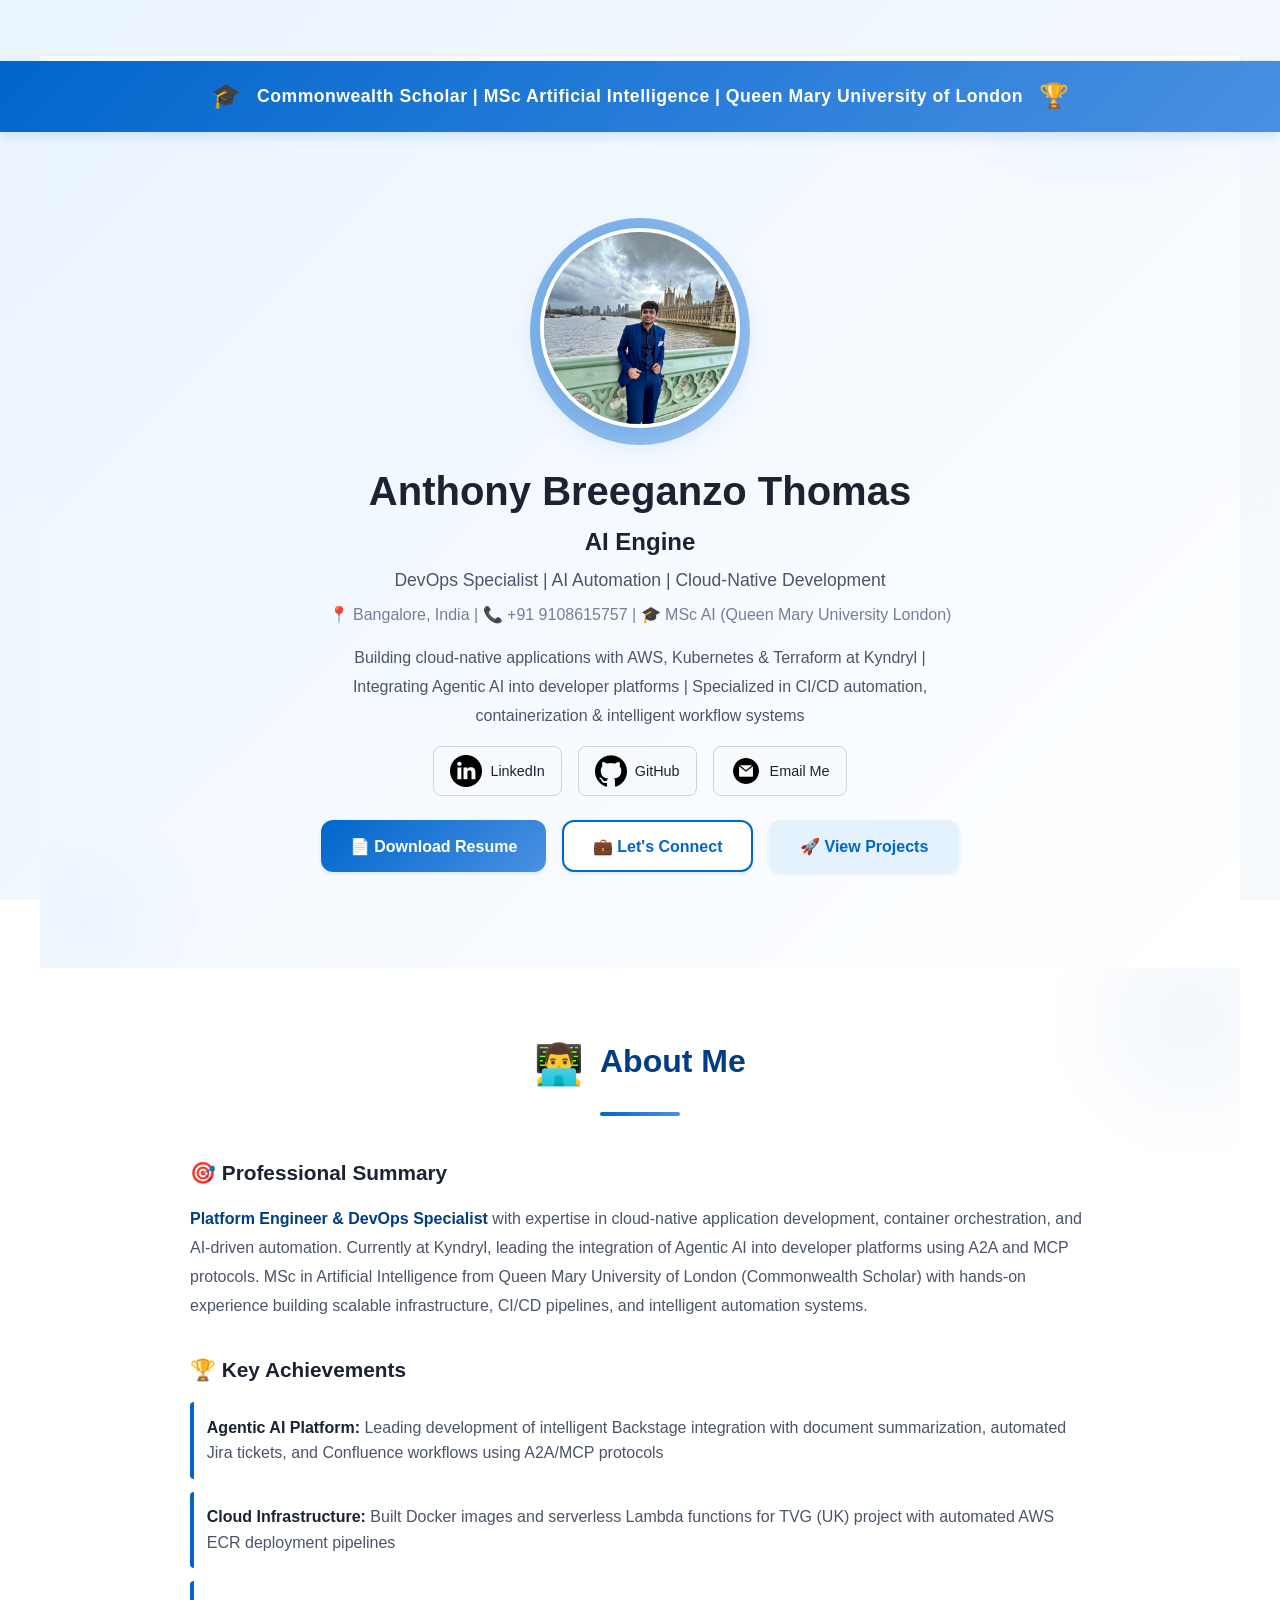
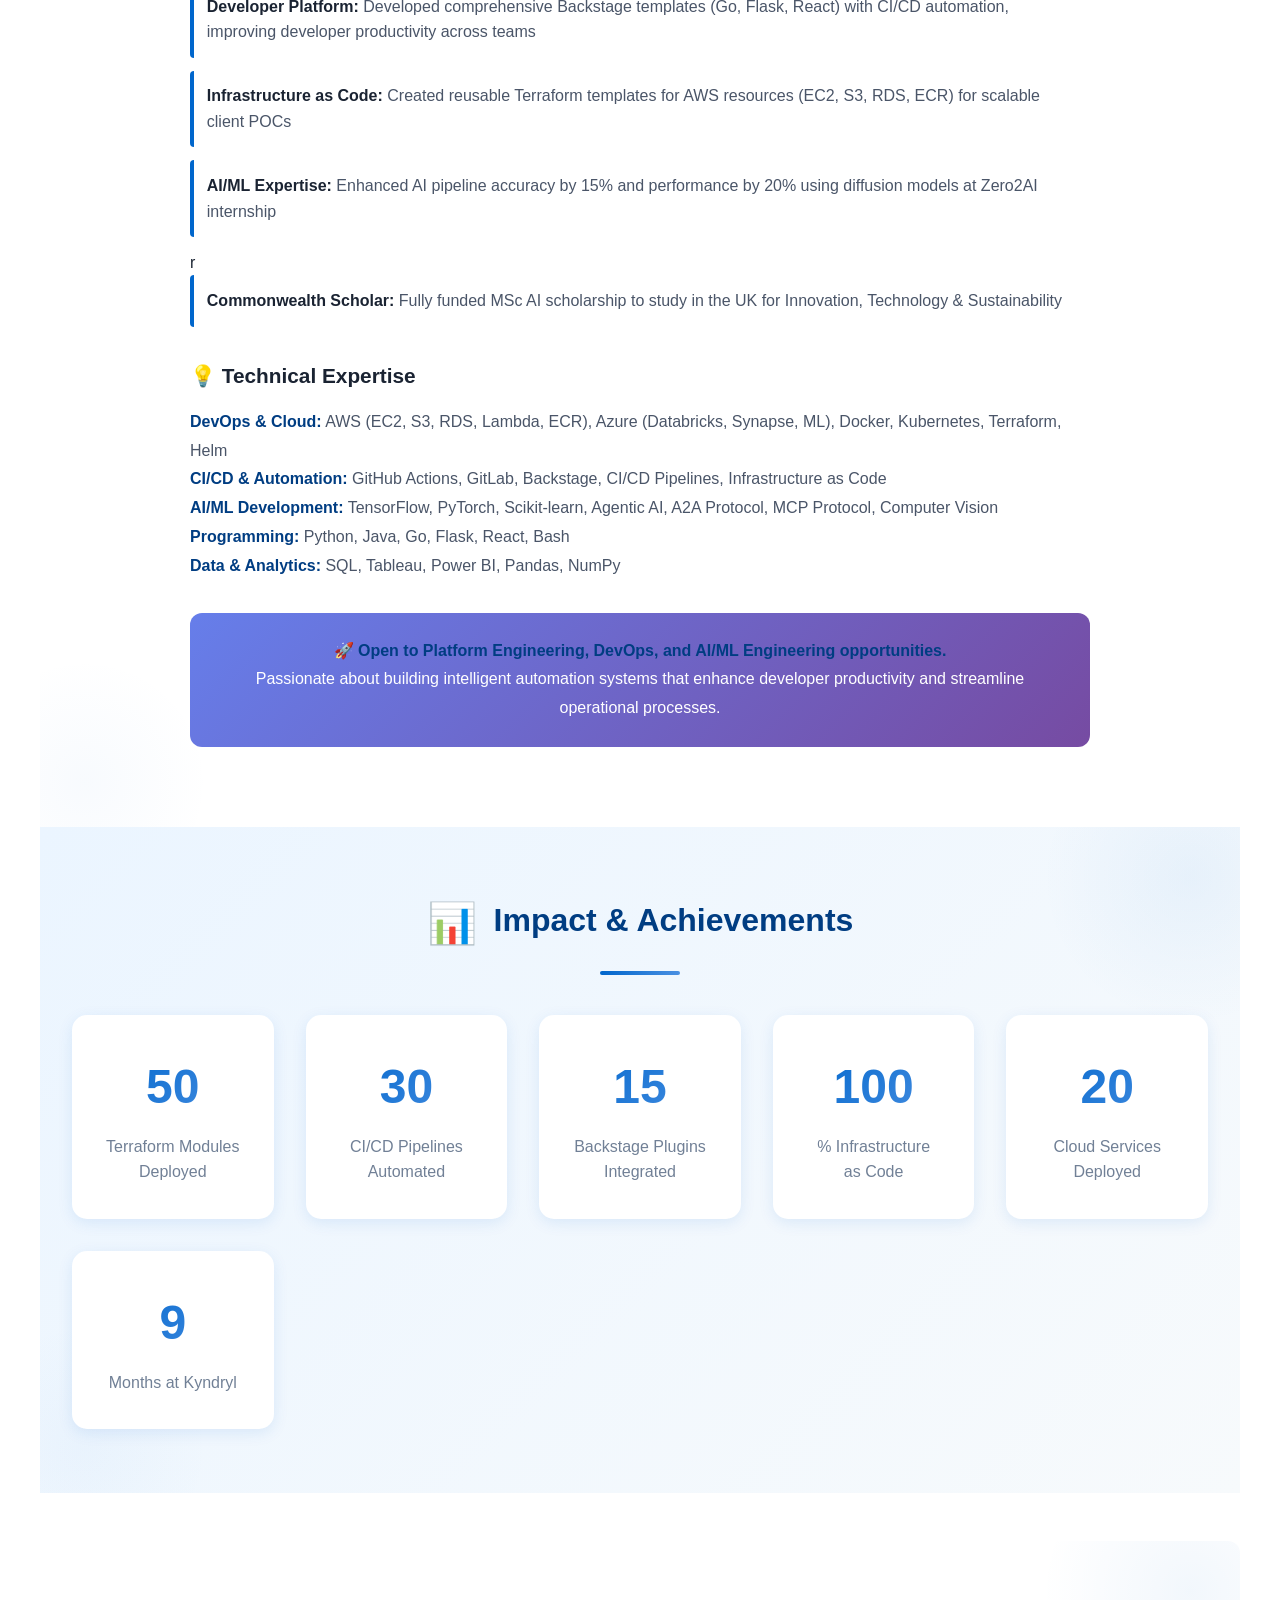
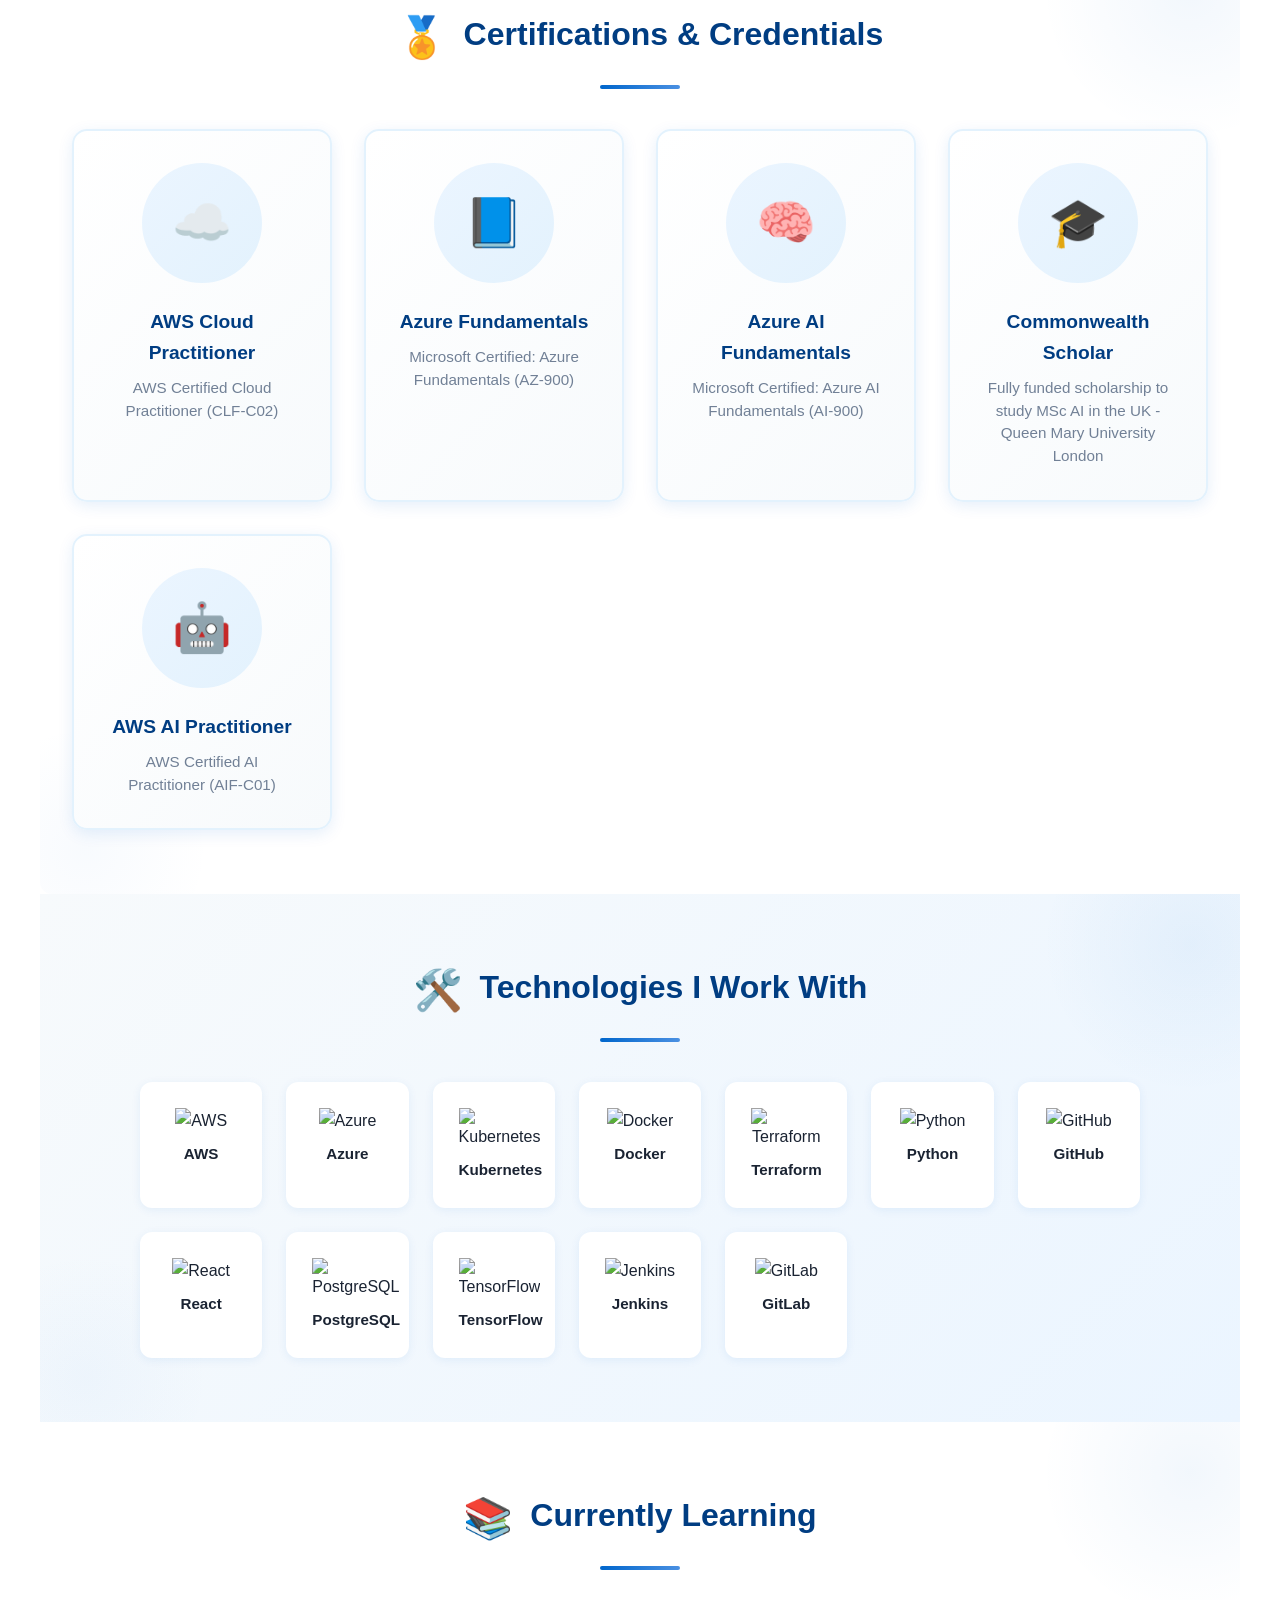
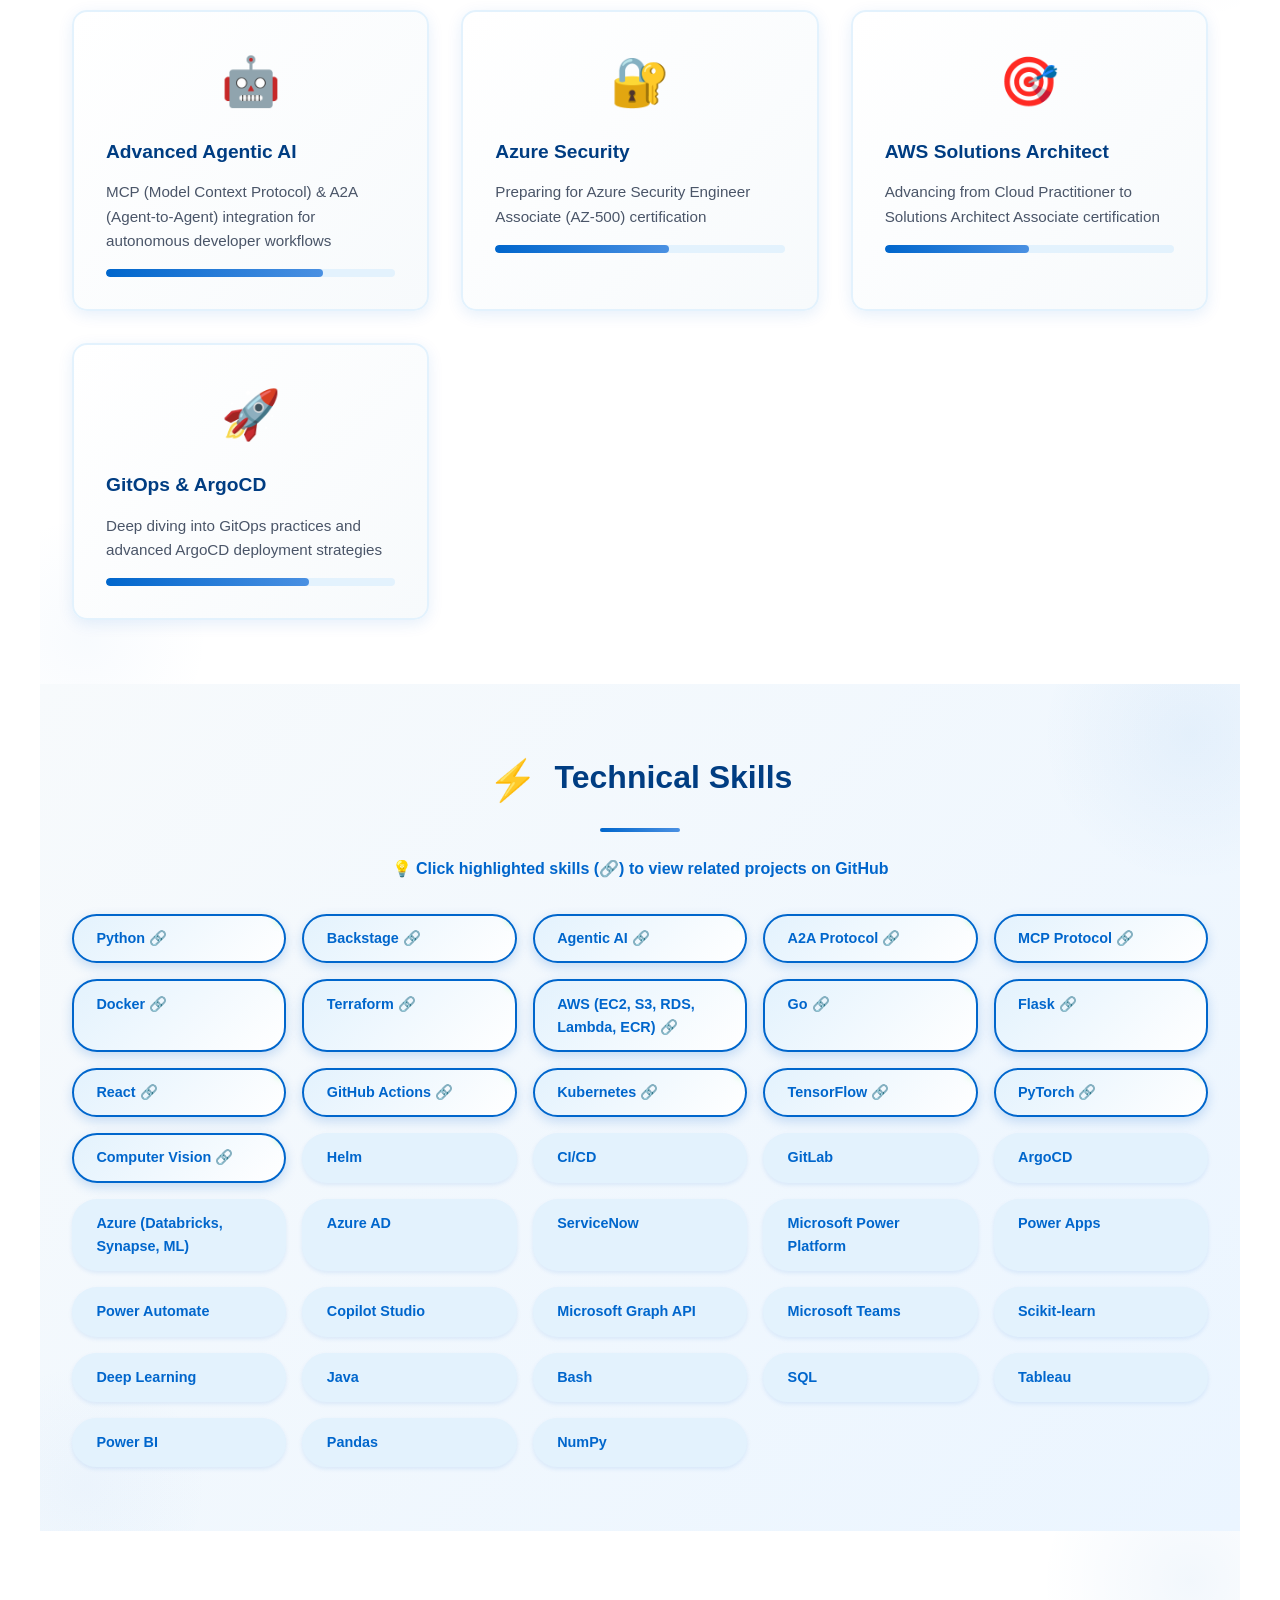
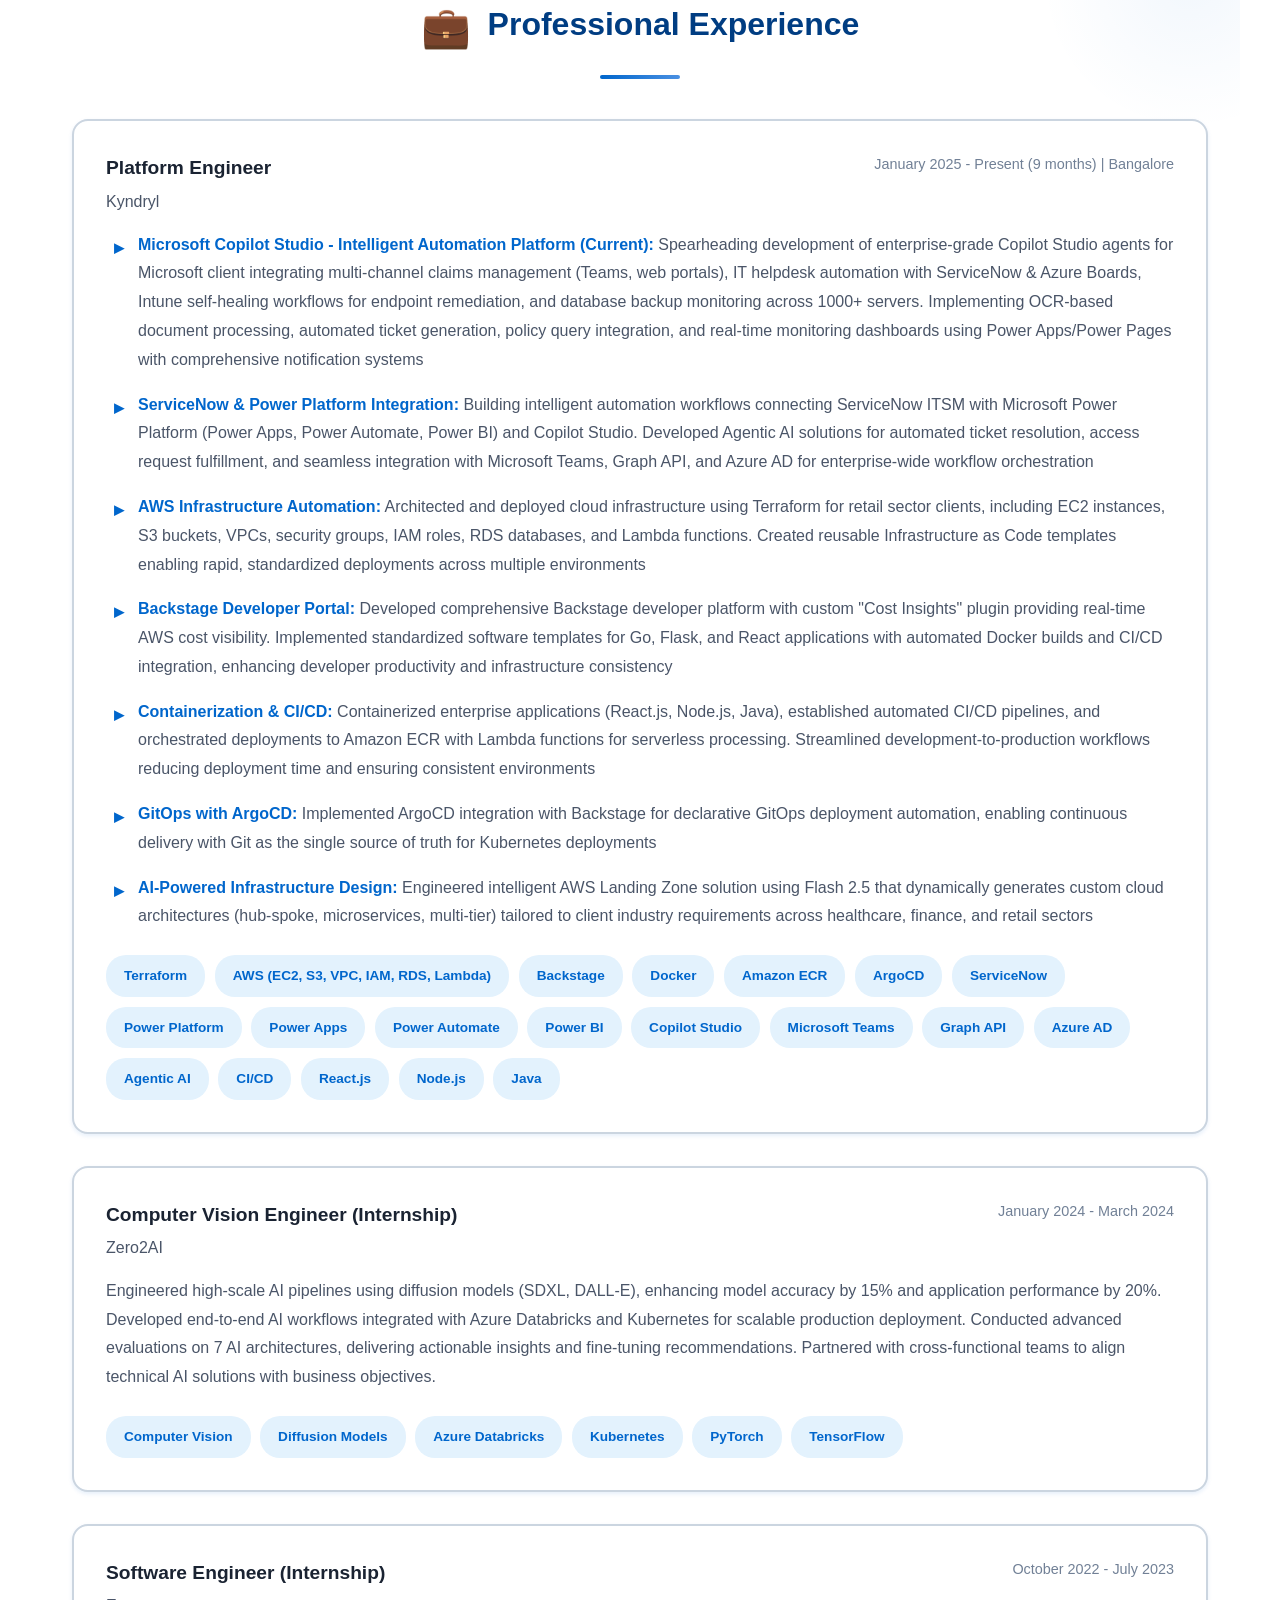
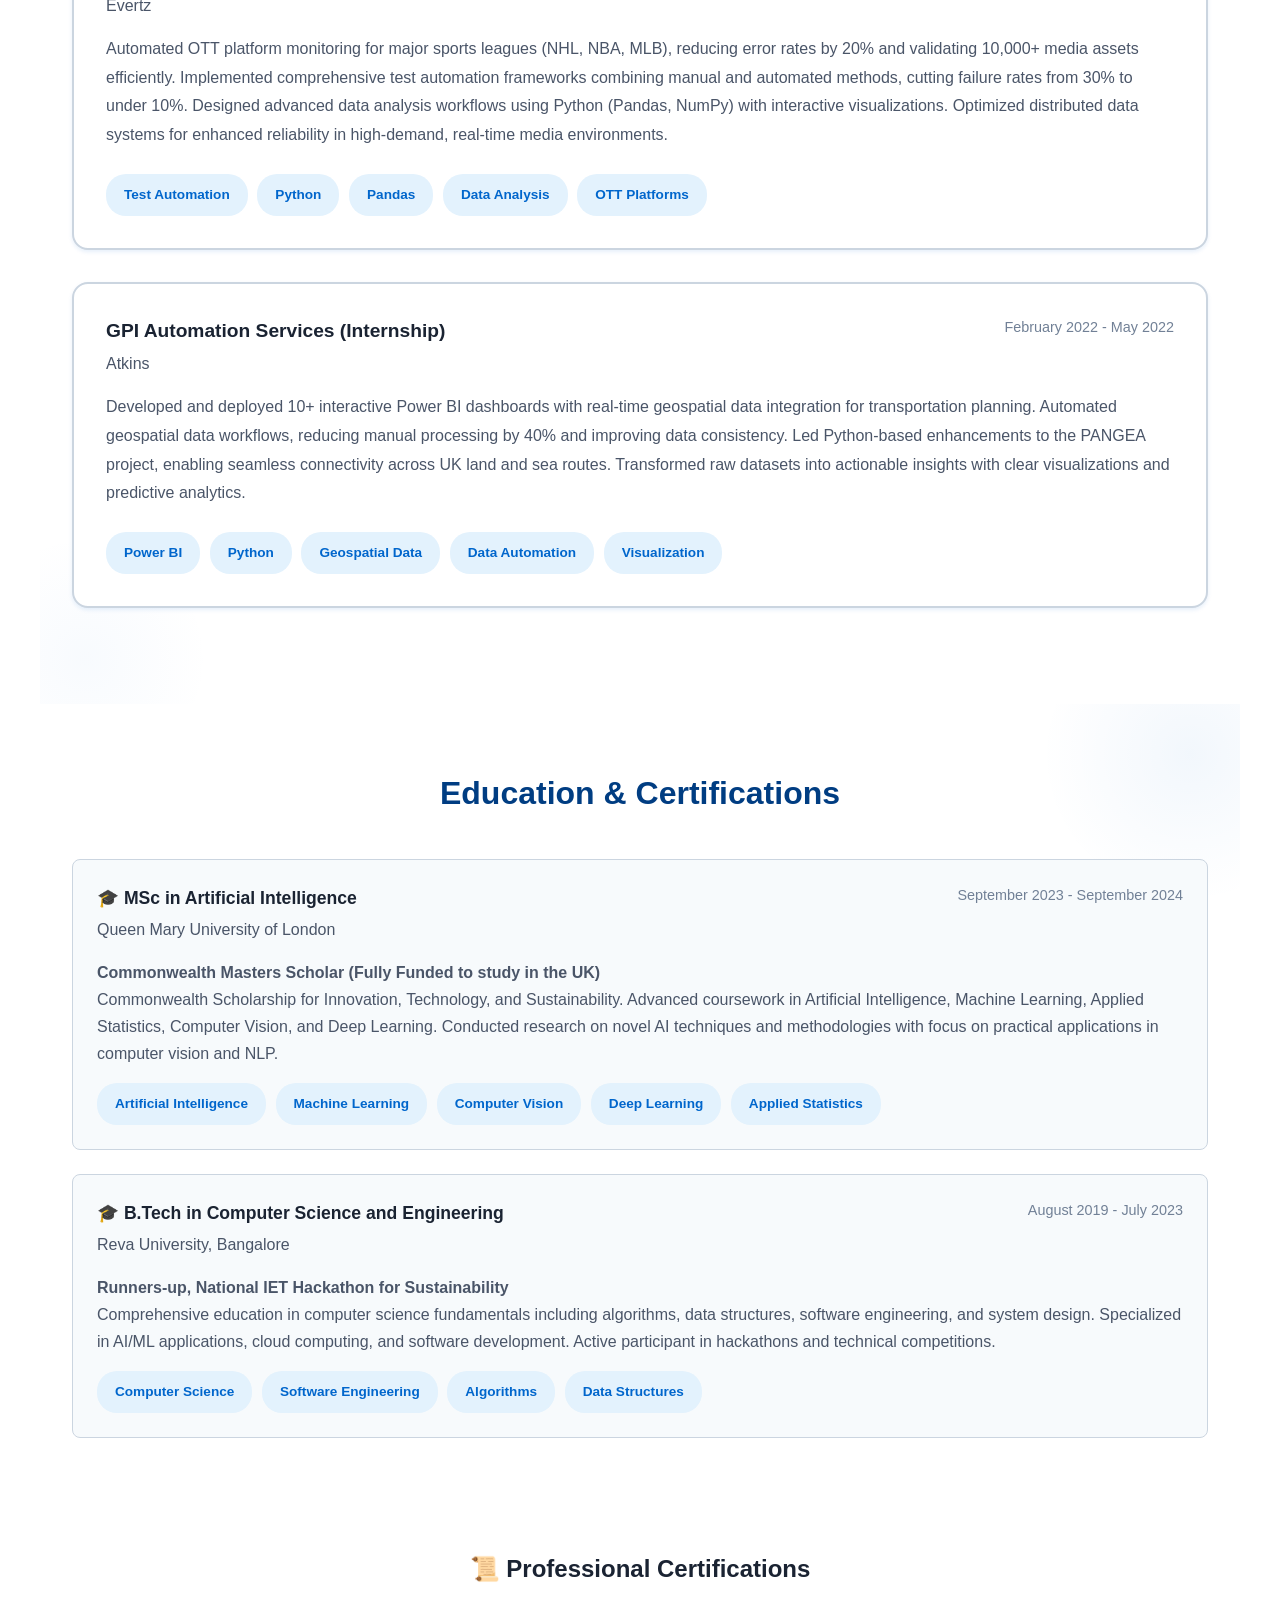
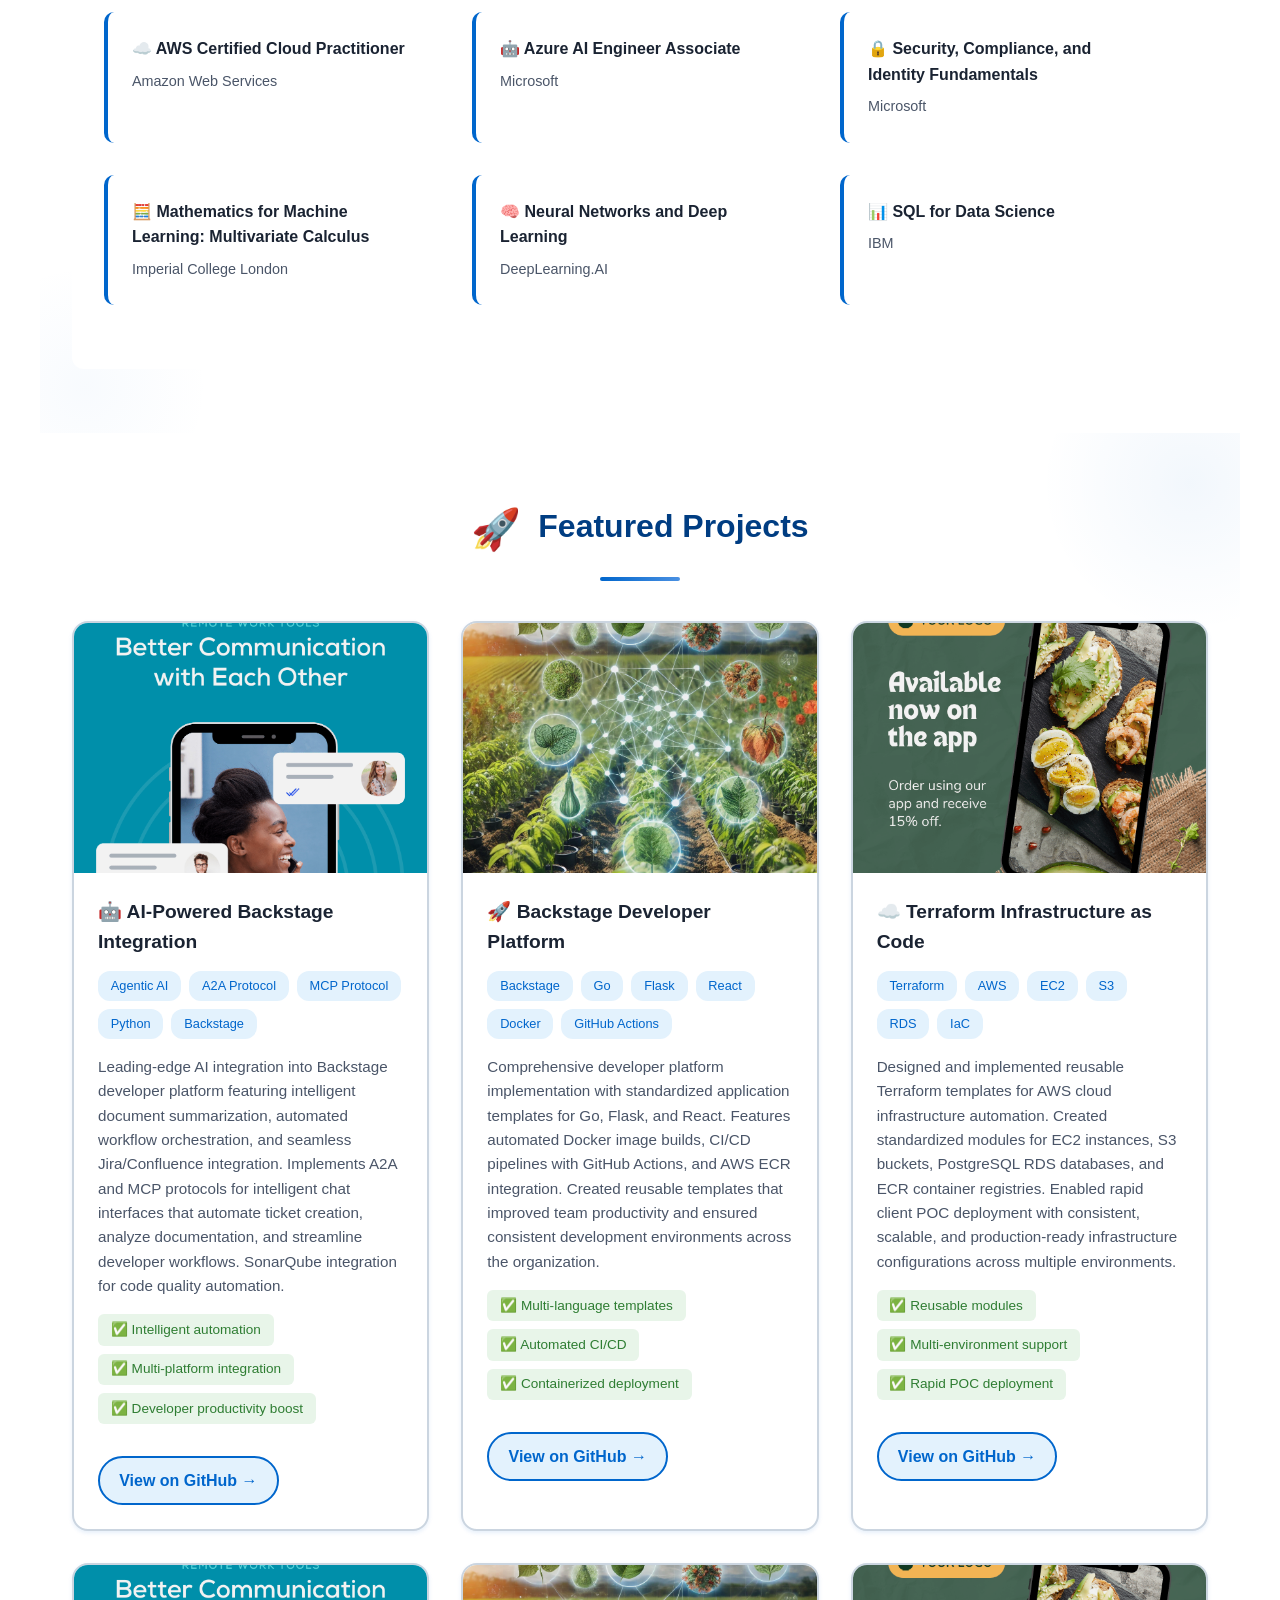
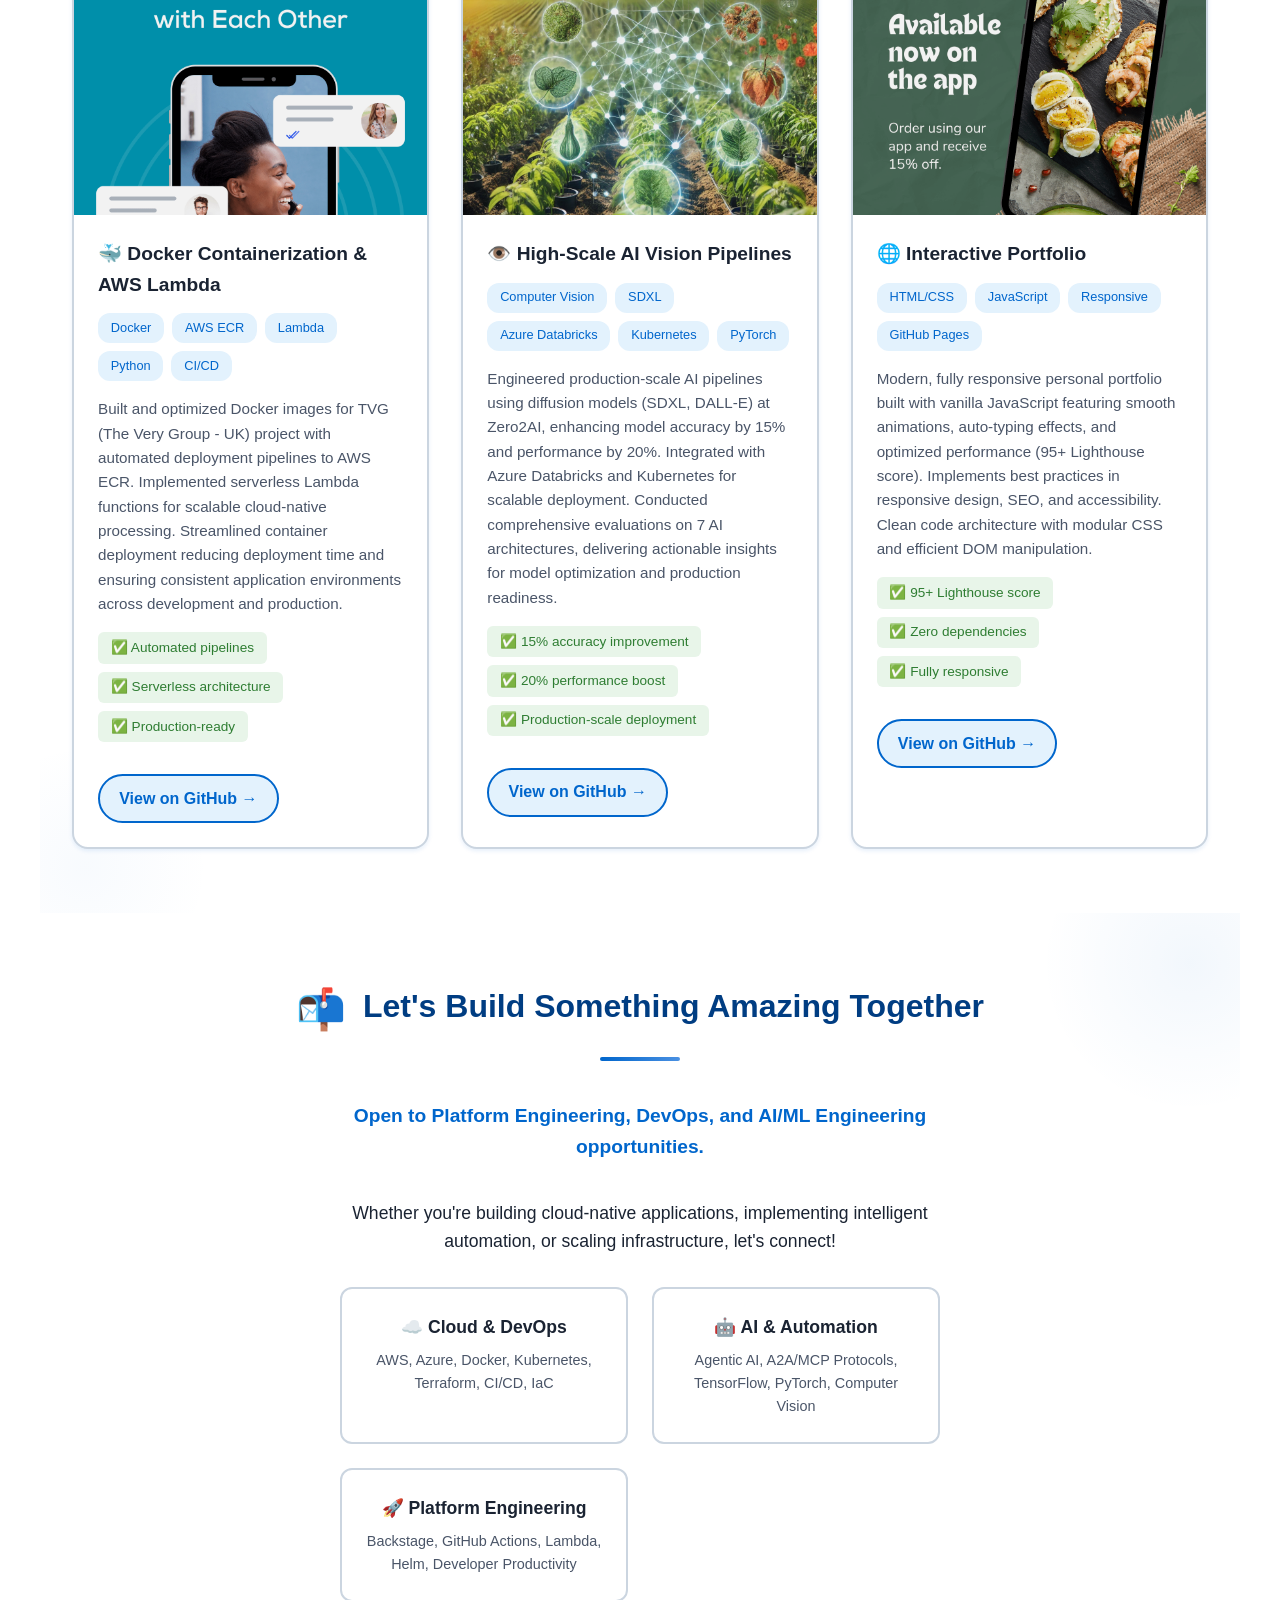
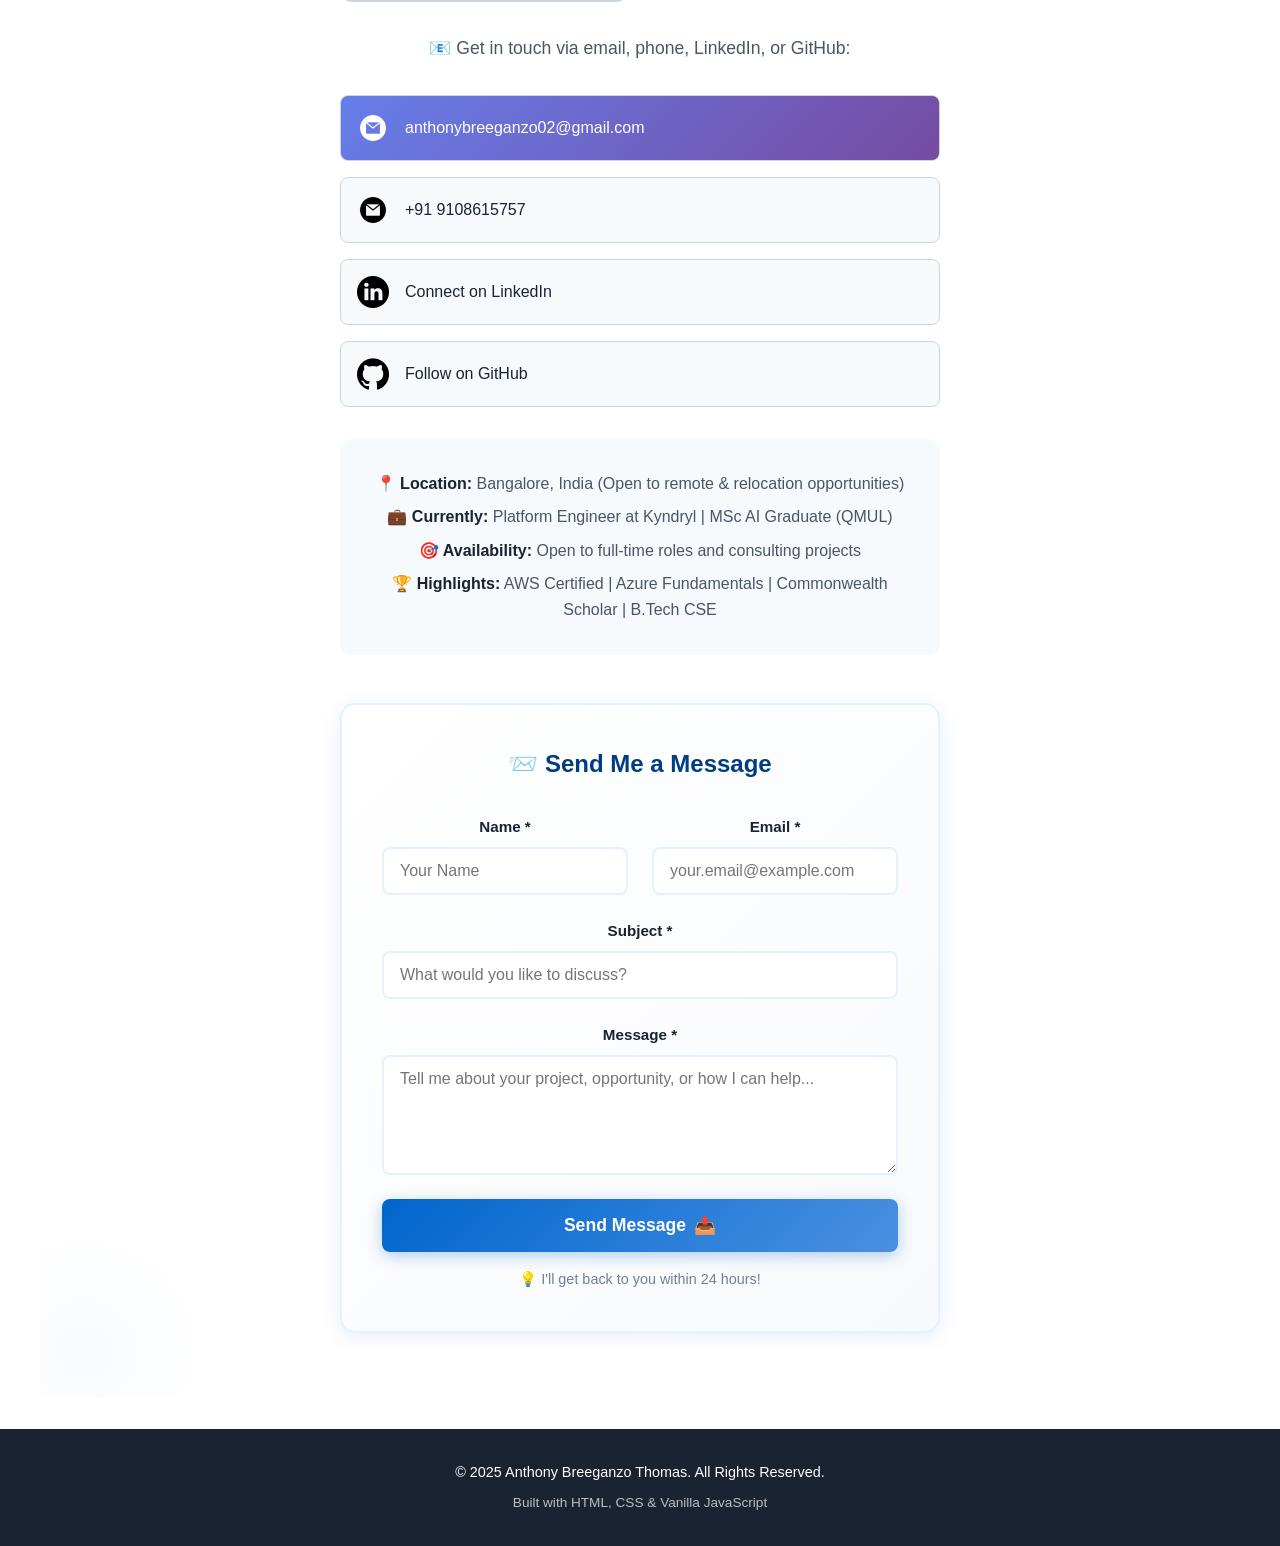
==== commit 5ef90a96: "Add Copilot Studio project to Kyndryl experience & fix auto-scroll behavior - Added comprehensive Mi" ====
--- a/index.html
+++ b/index.html
@@ -510,13 +510,13 @@
         </div>
         <div class="experience-description">
           <ul class="experience-bullets">
-            <li><strong>AWS Infrastructure Automation:</strong> Learned how to build various AWS resources using Terraform for retail sector clients, including EC2 instances, S3 buckets, VPCs, security groups, IAM roles, RDS databases, and Lambda functions with reusable infrastructure templates</li>
-            <li><strong>Backstage Developer Portal:</strong> Developed Backstage developer portal with custom "Cost Insights" plugin, giving teams real-time AWS cost visibility and standardized infrastructure workflows</li>
-            <li><strong>Containerization & CI/CD:</strong> Containerized React.js, Node.js, and Java applications, set up CI/CD pipelines, and deployed to Amazon ECR with Lambda functions for serverless architecture</li>
-            <li><strong>GitOps Deployment:</strong> Learned ArgoCD integration with Backstage for GitOps deployment automation</li>
-            <li><strong>AI-Powered Infrastructure:</strong> Created AI-powered AWS Landing Zone using Flash 2.5 that builds custom architectures (hub-spoke, microservices) based on client industry needs (healthcare, finance, retail)</li>
-            <li><strong>Enterprise Automation (Current):</strong> Currently integrating ServiceNow with Microsoft Power Platform (Power Apps, Automate, BI) and Copilot Studio to automate ticket resolution using Agentic AI</li>
-            <li><strong>Intelligent Agent Development:</strong> Building intelligent agents that connect ServiceNow incidents to Microsoft Teams, Graph API, and Azure AD for seamless enterprise workflows</li>
+            <li><strong>Microsoft Copilot Studio - Intelligent Automation Platform (Current):</strong> Spearheading development of enterprise-grade Copilot Studio agents for Microsoft client integrating multi-channel claims management (Teams, web portals), IT helpdesk automation with ServiceNow & Azure Boards, Intune self-healing workflows for endpoint remediation, and database backup monitoring across 1000+ servers. Implementing OCR-based document processing, automated ticket generation, policy query integration, and real-time monitoring dashboards using Power Apps/Power Pages with comprehensive notification systems</li>
+            <li><strong>ServiceNow & Power Platform Integration:</strong> Building intelligent automation workflows connecting ServiceNow ITSM with Microsoft Power Platform (Power Apps, Power Automate, Power BI) and Copilot Studio. Developed Agentic AI solutions for automated ticket resolution, access request fulfillment, and seamless integration with Microsoft Teams, Graph API, and Azure AD for enterprise-wide workflow orchestration</li>
+            <li><strong>AWS Infrastructure Automation:</strong> Architected and deployed cloud infrastructure using Terraform for retail sector clients, including EC2 instances, S3 buckets, VPCs, security groups, IAM roles, RDS databases, and Lambda functions. Created reusable Infrastructure as Code templates enabling rapid, standardized deployments across multiple environments</li>
+            <li><strong>Backstage Developer Portal:</strong> Developed comprehensive Backstage developer platform with custom "Cost Insights" plugin providing real-time AWS cost visibility. Implemented standardized software templates for Go, Flask, and React applications with automated Docker builds and CI/CD integration, enhancing developer productivity and infrastructure consistency</li>
+            <li><strong>Containerization & CI/CD:</strong> Containerized enterprise applications (React.js, Node.js, Java), established automated CI/CD pipelines, and orchestrated deployments to Amazon ECR with Lambda functions for serverless processing. Streamlined development-to-production workflows reducing deployment time and ensuring consistent environments</li>
+            <li><strong>GitOps with ArgoCD:</strong> Implemented ArgoCD integration with Backstage for declarative GitOps deployment automation, enabling continuous delivery with Git as the single source of truth for Kubernetes deployments</li>
+            <li><strong>AI-Powered Infrastructure Design:</strong> Engineered intelligent AWS Landing Zone solution using Flash 2.5 that dynamically generates custom cloud architectures (hub-spoke, microservices, multi-tier) tailored to client industry requirements across healthcare, finance, and retail sectors</li>
           </ul>
         </div>
         <div class="experience-skills">
--- a/style.css
+++ b/style.css
@@ -113,7 +113,7 @@
 html {
   scroll-behavior: smooth;
   font-size: 16px;
-  scroll-padding-top: 150px; /* Increased offset for better section visibility */
+  scroll-padding-top: 120px; /* Optimized offset for section visibility without excessive jumping */
 }
 
 body {
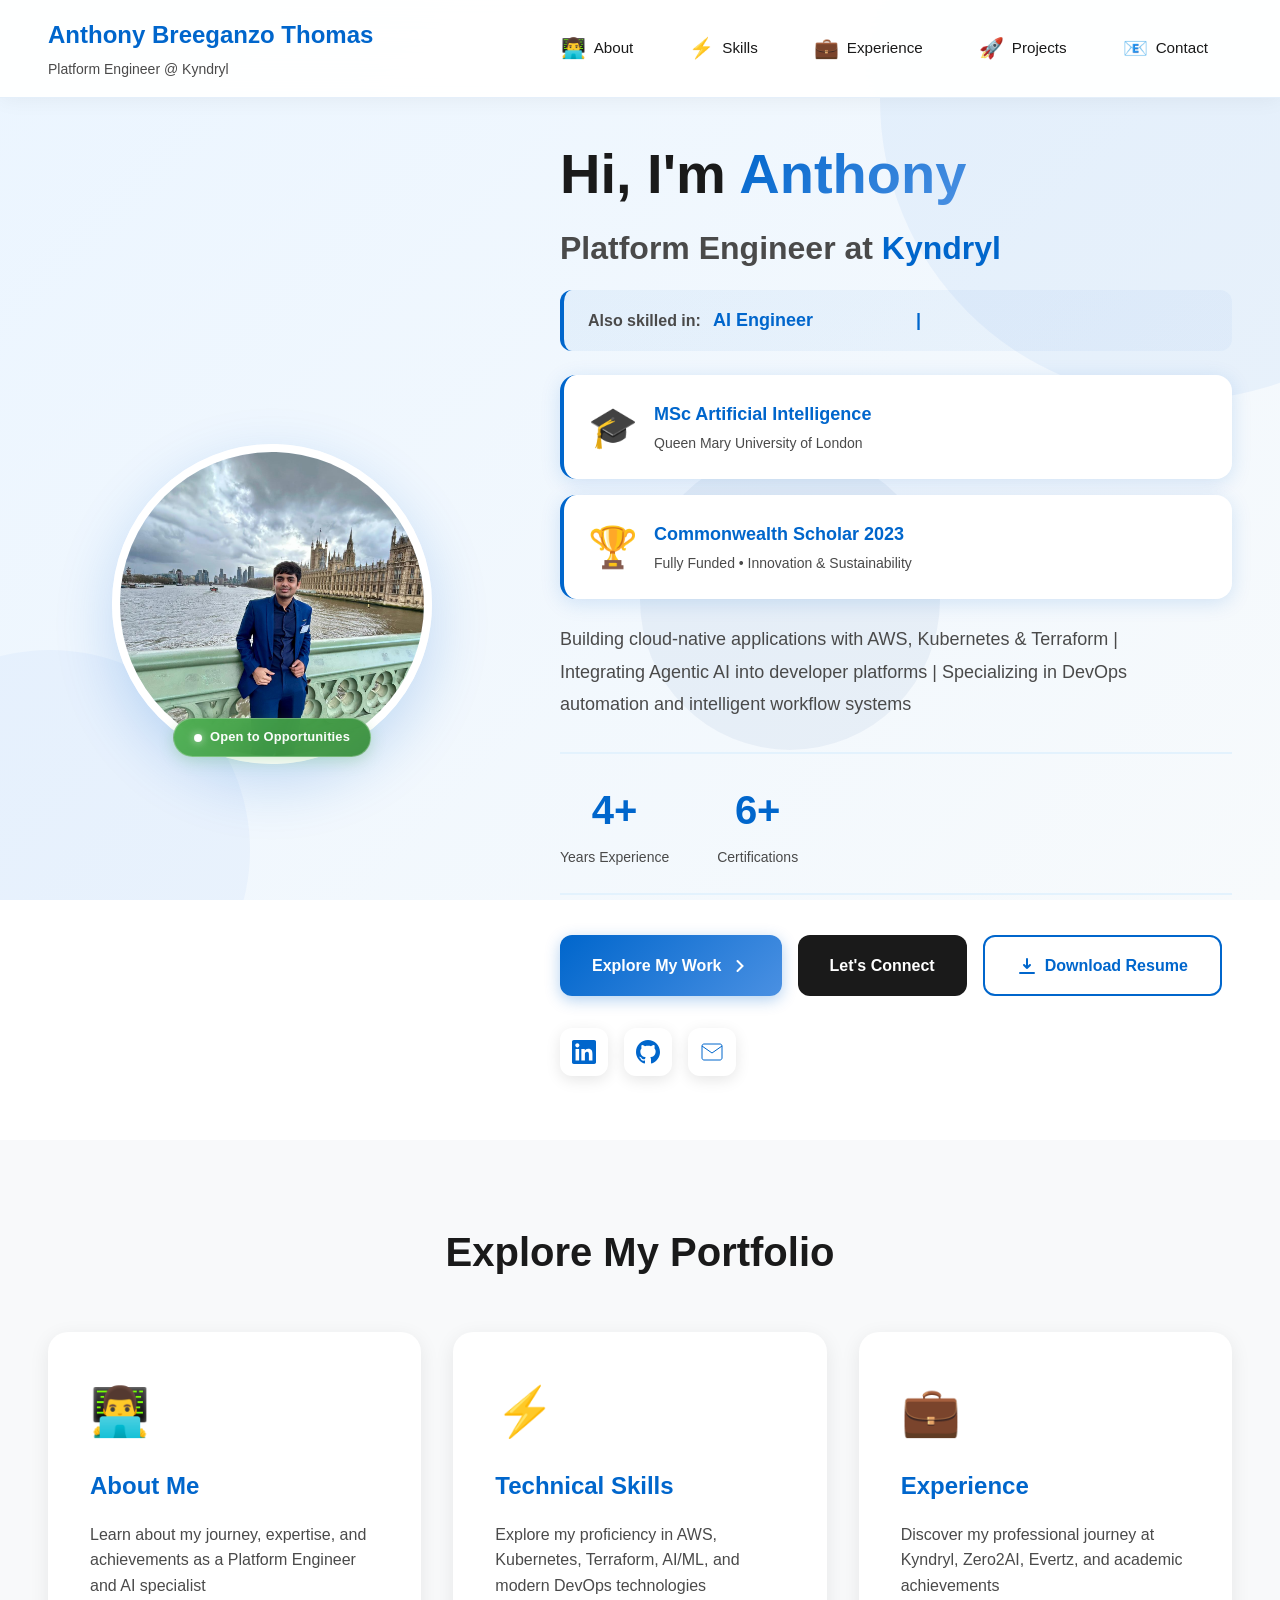
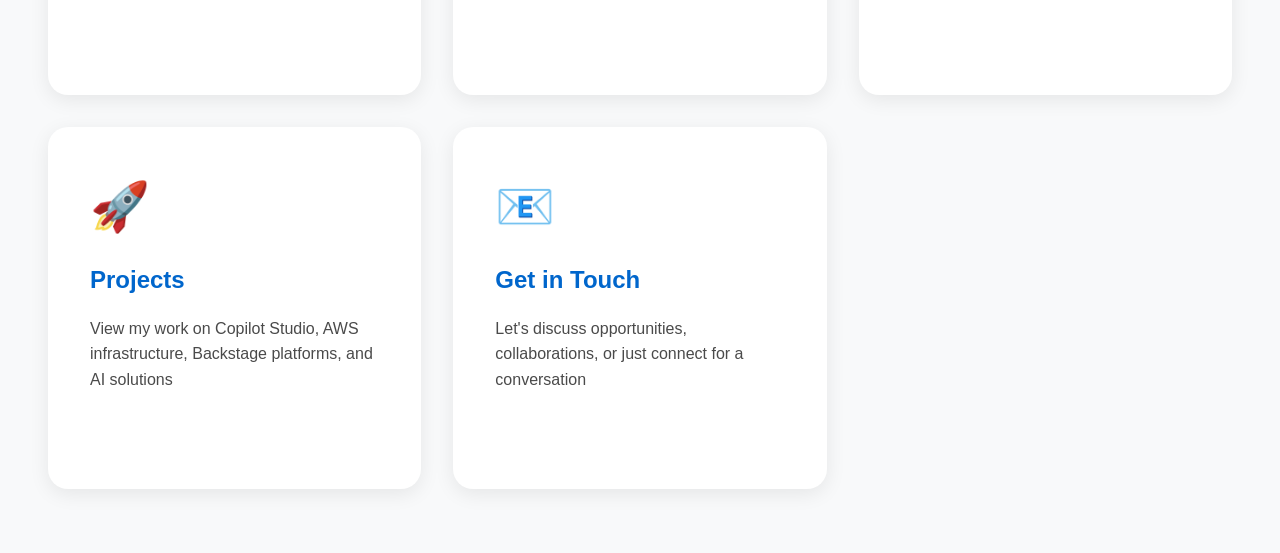
==== commit a4722e9f: "Major portfolio update: Added QMUL teaching role, real company logos, updated certifications, refine" ====
--- a/index.html
+++ b/index.html
@@ -1,985 +1,230 @@
 <!DOCTYPE html>
 <html lang="en">
-  <head>
-    <meta charset="UTF-8" />
-    <meta http-equiv="X-UA-Compatible" content="IE=edge" />
-    <meta name="viewport" content="width=device-width, initial-scale=1.0" />
-    <title>Anthony Breeganzo Thomas | Platform Engineer at Kyndryl | DevOps & AI Specialist</title>
-    <meta name="description" content="Platform Engineer & DevOps Specialist at Kyndryl in Bangalore specializing in AWS, Kubernetes, Terraform, Docker, and Agentic AI automation. MSc AI from Queen Mary University | AWS & Azure Certified | Commonwealth Scholar">
-    <meta name="keywords" content="Platform Engineer, DevOps Engineer, AWS, Azure, Kubernetes, Terraform, Docker, Backstage, ArgoCD, Kyndryl, Bangalore, AI Engineer, Cloud Native, CI/CD, Infrastructure as Code, Python, React, Anthony Breeganzo Thomas">
-    <meta name="author" content="Anthony Breeganzo Thomas">
-    
-    <!-- Open Graph Meta Tags -->
-    <meta property="og:title" content="Anthony Breeganzo Thomas | Platform Engineer at Kyndryl">
-    <meta property="og:description" content="Platform Engineer & DevOps Specialist at Kyndryl specializing in AWS, Kubernetes, Terraform, and Agentic AI. Commonwealth Scholar with MSc AI from Queen Mary University.">
-    <meta property="og:type" content="website">
-    <meta property="og:url" content="https://breeganzo.github.io/Personal_Website/">
-    <meta property="og:image" content="https://breeganzo.github.io/Personal_Website/assets/profile-pic.png">
-    
-    <!-- Twitter Card Meta Tags -->
-    <meta name="twitter:card" content="summary_large_image">
-    <meta name="twitter:title" content="Anthony Breeganzo Thomas | Platform Engineer at Kyndryl">
-    <meta name="twitter:description" content="Platform Engineer & DevOps Specialist specializing in AWS, Kubernetes, Terraform, and Agentic AI">
-    <meta name="twitter:image" content="https://breeganzo.github.io/Personal_Website/assets/profile-pic.png">
-    
-    <!-- Security Headers -->
-    <meta http-equiv="X-Content-Type-Options" content="nosniff">
-    <meta http-equiv="Referrer-Policy" content="no-referrer-when-downgrade">
-    
-    <!-- Favicon -->
-    <link rel="icon" type="image/x-icon" href="./assets/favicon.ico">
-    
-    <link rel="stylesheet" href="style.css" />
-    <link rel="stylesheet" href="mediaqueries.css" />
-  </head>
-  <body>
-    <!-- Loading Screen -->
-    <div id="loading-screen">
-      <div class="loader-container">
-        <div class="loader"></div>
-        <p class="loader-text">Loading Portfolio...</p>
-      </div>
+<head>
+    <meta charset="UTF-8">
+    <meta name="viewport" content="width=device-width, initial-scale=1.0">
+    <title>Anthony Breeganzo Thomas | Platform Engineer at Kyndryl</title>
+    <meta name="description" content="Platform Engineer & DevOps Specialist at Kyndryl specializing in AWS, Kubernetes, Terraform, and Agentic AI automation.">
+    <link rel="stylesheet" href="style.css">
+</head>
+<body>
+    <!-- Modern Navigation with Hover Preview -->
+    <nav class="modern-nav">
+        <a href="index.html" class="nav-brand">
+            <h1>Anthony Breeganzo Thomas</h1>
+            <p class="nav-subtitle">Platform Engineer @ Kyndryl</p>
+        </a>
+        <ul class="nav-menu">
+            <li class="nav-item" data-page="about">
+                <a href="about.html">
+                    <span class="nav-icon">👨‍💻</span>
+                    <span class="nav-text">About</span>
+                </a>
+                <div class="nav-preview">
+                    <h3>About Me</h3>
+                    <p>Platform Engineer & DevOps Specialist with expertise in cloud-native development...</p>
+                </div>
+            </li>
+            <li class="nav-item" data-page="skills">
+                <a href="skills.html">
+                    <span class="nav-icon">⚡</span>
+                    <span class="nav-text">Skills</span>
+                </a>
+                <div class="nav-preview">
+                    <h3>Technical Skills</h3>
+                    <p>AWS • Azure • Kubernetes • Docker • Terraform • Python • React...</p>
+                </div>
+            </li>
+            <li class="nav-item" data-page="experience">
+                <a href="experience.html">
+                    <span class="nav-icon">💼</span>
+                    <span class="nav-text">Experience</span>
+                </a>
+                <div class="nav-preview">
+                    <h3>Professional Experience</h3>
+                    <p>Platform Engineer at Kyndryl • Microsoft Copilot Studio Projects...</p>
+                </div>
+            </li>
+            <li class="nav-item" data-page="projects">
+                <a href="projects.html">
+                    <span class="nav-icon">🚀</span>
+                    <span class="nav-text">Projects</span>
+                </a>
+                <div class="nav-preview">
+                    <h3>Featured Projects</h3>
+                    <p>Copilot Studio Automation • AWS Infrastructure • Backstage Platform...</p>
+                </div>
+            </li>
+            <li class="nav-item" data-page="contact">
+                <a href="contact.html">
+                    <span class="nav-icon">📧</span>
+                    <span class="nav-text">Contact</span>
+                </a>
+                <div class="nav-preview">
+                    <h3>Get In Touch</h3>
+                    <p>Let's connect and discuss opportunities...</p>
+                </div>
+            </li>
+        </ul>
+    </nav>
+
+    <!-- Hero Section -->
+    <section class="hero-section">
+        <div class="hero-content">
+            <div class="profile-image-container">
+                <img src="./assets/profile-pic.png" alt="Anthony Breeganzo Thomas" class="profile-image">
+                <div class="status-badge">
+                    <span class="status-dot"></span>
+                    <span class="status-text">Open to Opportunities</span>
+                </div>
+            </div>
+            
+            <div class="hero-text">
+                <h1 class="hero-title">
+                    Hi, I'm <span class="highlight">Anthony</span>
+                </h1>
+                <h2 class="hero-role">
+                    Platform Engineer at <span class="company">Kyndryl</span>
+                </h2>
+                <div class="capabilities-section">
+                    <span class="capabilities-label">Also skilled in:</span>
+                    <span id="dynamic-title" class="dynamic-title"></span>
+                </div>
+                <div class="education-highlights">
+                    <div class="highlight-badge pulse-animation">
+                        <span class="badge-icon">🎓</span>
+                        <div class="badge-content">
+                            <span class="badge-title">MSc Artificial Intelligence</span>
+                            <span class="badge-subtitle">Queen Mary University of London</span>
+                        </div>
+                    </div>
+                    <div class="highlight-badge shimmer-animation">
+                        <span class="badge-icon">🏆</span>
+                        <div class="badge-content">
+                            <span class="badge-title">Commonwealth Scholar 2023</span>
+                            <span class="badge-subtitle">Fully Funded • Innovation & Sustainability</span>
+                        </div>
+                    </div>
+                </div>
+                <p class="hero-tagline">
+                    Building cloud-native applications with AWS, Kubernetes & Terraform | 
+                    Integrating Agentic AI into developer platforms | 
+                    Specializing in DevOps automation and intelligent workflow systems
+                </p>
+                
+                <div class="hero-stats">
+                    <div class="stat-item experience-stat">
+                        <div class="stat-value" id="experience-years">3+</div>
+                        <div class="stat-label">Years Experience</div>
+                        <div class="experience-tooltip">
+                            <div class="exp-item">💼 Kyndryl - Platform Engineer</div>
+                            <div class="exp-item">🤖 Zero2AI - Computer Vision Engineer</div>
+                            <div class="exp-item">💻 Evertz - Software Engineer</div>
+                            <div class="exp-item">🏗️ Atkins GPI - Automation Services Intern</div>
+                        </div>
+                    </div>
+                    <div class="stat-item certifications-stat">
+                        <div class="stat-value" id="certifications-count">6+</div>
+                        <div class="stat-label">Certifications</div>
+                        <div class="certifications-tooltip">
+                            <div class="cert-item">✅ AWS Certified Cloud Practitioner</div>
+                            <div class="cert-item">✅ Azure AI Engineer Associate - Microsoft</div>
+                            <div class="cert-item">✅ Security, Compliance, and Identity Fundamentals - Microsoft</div>
+                            <div class="cert-item">✅ Mathematics for Machine Learning - Imperial College London</div>
+                            <div class="cert-item">✅ Neural Networks and Deep Learning - DeepLearning.AI</div>
+                            <div class="cert-item">✅ SQL for Data Science - IBM</div>
+                            <div class="cert-section-title">📚 Currently Preparing:</div>
+                            <div class="cert-item preparing">⏳ AWS Solutions Architect Associate</div>
+                            <div class="cert-item preparing">⏳ AWS Machine Learning Specialty</div>
+                            <div class="cert-item preparing">⏳ Terraform Associate</div>
+                        </div>
+                    </div>
+                </div>
+
+                <div class="hero-cta">
+                    <a href="about.html" class="btn-primary">
+                        <span>Explore My Work</span>
+                        <svg width="20" height="20" viewBox="0 0 20 20" fill="none">
+                            <path d="M7.5 15L12.5 10L7.5 5" stroke="currentColor" stroke-width="2" stroke-linecap="round"/>
+                        </svg>
+                    </a>
+                    <a href="contact.html" class="btn-secondary">
+                        <span>Let's Connect</span>
+                    </a>
+                    <a href="./assets/resume.pdf" class="btn-outline" download>
+                        <svg width="20" height="20" viewBox="0 0 20 20" fill="none">
+                            <path d="M10 12L10 3M10 12L7 9M10 12L13 9M3 17L17 17" stroke="currentColor" stroke-width="2" stroke-linecap="round"/>
+                        </svg>
+                        <span>Download Resume</span>
+                    </a>
+                </div>
+
+                <div class="social-links">
+                    <a href="https://linkedin.com/in/breeganzo" target="_blank" aria-label="LinkedIn">
+                        <svg width="24" height="24" viewBox="0 0 24 24" fill="currentColor">
+                            <path d="M20.447 20.452h-3.554v-5.569c0-1.328-.027-3.037-1.852-3.037-1.853 0-2.136 1.445-2.136 2.939v5.667H9.351V9h3.414v1.561h.046c.477-.9 1.637-1.85 3.37-1.85 3.601 0 4.267 2.37 4.267 5.455v6.286zM5.337 7.433c-1.144 0-2.063-.926-2.063-2.065 0-1.138.92-2.063 2.063-2.063 1.14 0 2.064.925 2.064 2.063 0 1.139-.925 2.065-2.064 2.065zm1.782 13.019H3.555V9h3.564v11.452zM22.225 0H1.771C.792 0 0 .774 0 1.729v20.542C0 23.227.792 24 1.771 24h20.451C23.2 24 24 23.227 24 22.271V1.729C24 .774 23.2 0 22.222 0h.003z"/>
+                        </svg>
+                    </a>
+                    <a href="https://github.com/Breeganzo" target="_blank" aria-label="GitHub">
+                        <svg width="24" height="24" viewBox="0 0 24 24" fill="currentColor">
+                            <path d="M12 0c-6.626 0-12 5.373-12 12 0 5.302 3.438 9.8 8.207 11.387.599.111.793-.261.793-.577v-2.234c-3.338.726-4.033-1.416-4.033-1.416-.546-1.387-1.333-1.756-1.333-1.756-1.089-.745.083-.729.083-.729 1.205.084 1.839 1.237 1.839 1.237 1.07 1.834 2.807 1.304 3.492.997.107-.775.418-1.305.762-1.604-2.665-.305-5.467-1.334-5.467-5.931 0-1.311.469-2.381 1.236-3.221-.124-.303-.535-1.524.117-3.176 0 0 1.008-.322 3.301 1.23.957-.266 1.983-.399 3.003-.404 1.02.005 2.047.138 3.006.404 2.291-1.552 3.297-1.23 3.297-1.23.653 1.653.242 2.874.118 3.176.77.84 1.235 1.911 1.235 3.221 0 4.609-2.807 5.624-5.479 5.921.43.372.823 1.102.823 2.222v3.293c0 .319.192.694.801.576 4.765-1.589 8.199-6.086 8.199-11.386 0-6.627-5.373-12-12-12z"/>
+                        </svg>
+                    </a>
+                    <a href="mailto:anthonybreeganzo02@gmail.com" aria-label="Email">
+                        <svg width="24" height="24" viewBox="0 0 24 24" fill="none" stroke="currentColor">
+                            <path d="M4 4h16c1.1 0 2 .9 2 2v12c0 1.1-.9 2-2 2H4c-1.1 0-2-.9-2-2V6c0-1.1.9-2 2-2z"></path>
+                            <polyline points="22,6 12,13 2,6"></polyline>
+                        </svg>
+                    </a>
+                </div>
+            </div>
+        </div>
+    </section>
+
+    <!-- Quick Links Section -->
+    <section class="quick-links">
+        <h2 class="section-title">Explore My Portfolio</h2>
+        <div class="links-grid">
+            <a href="about.html" class="link-card">
+                <div class="card-icon">👨‍💻</div>
+                <h3>About Me</h3>
+                <p>Learn about my journey, expertise, and achievements as a Platform Engineer and AI specialist</p>
+                <span class="card-arrow">→</span>
+            </a>
+            <a href="skills.html" class="link-card">
+                <div class="card-icon">⚡</div>
+                <h3>Technical Skills</h3>
+                <p>Explore my proficiency in AWS, Kubernetes, Terraform, AI/ML, and modern DevOps technologies</p>
+                <span class="card-arrow">→</span>
+            </a>
+            <a href="experience.html" class="link-card">
+                <div class="card-icon">💼</div>
+                <h3>Experience</h3>
+                <p>Discover my professional journey at Kyndryl, Zero2AI, Evertz, and academic achievements</p>
+                <span class="card-arrow">→</span>
+            </a>
+            <a href="projects.html" class="link-card">
+                <div class="card-icon">🚀</div>
+                <h3>Projects</h3>
+                <p>View my work on Copilot Studio, AWS infrastructure, Backstage platforms, and AI solutions</p>
+                <span class="card-arrow">→</span>
+            </a>
+            <a href="contact.html" class="link-card">
+                <div class="card-icon">📧</div>
+                <h3>Get in Touch</h3>
+                <p>Let's discuss opportunities, collaborations, or just connect for a conversation</p>
+                <span class="card-arrow">→</span>
+            </a>
+        </div>
+    </section>
+
+    <!-- Floating Background Elements -->
+    <div class="bg-shapes">
+        <div class="shape shape-1"></div>
+        <div class="shape shape-2"></div>
+        <div class="shape shape-3"></div>
     </div>
 
-    <!-- Navigation -->
-    <nav id="desktop-nav">
-      <div class="logo">Anthony Breeganzo Thomas</div>
-      <div>
-        <ul class="nav-links">
-          <li><a href="#about">About</a></li>
-          <li><a href="#skills">Skills</a></li>
-          <li><a href="#experience">Experience</a></li>
-          <li><a href="#projects">Projects</a></li>
-          <li><a href="#contact">Contact</a></li>
-        </ul>
-      </div>
-    </nav>
-    
-    <nav id="hamburger-nav">
-      <div class="logo">Anthony Breeganzo Thomas</div>
-      <div class="hamburger-menu">
-        <div class="hamburger-icon" onclick="toggleMenu()">
-          <span></span>
-          <span></span>
-          <span></span>
-        </div>
-        <div class="menu-links">
-          <li><a href="#about" onclick="toggleMenu()">About</a></li>
-          <li><a href="#skills" onclick="toggleMenu()">Skills</a></li>
-          <li><a href="#experience" onclick="toggleMenu()">Experience</a></li>
-          <li><a href="#projects" onclick="toggleMenu()">Projects</a></li>
-          <li><a href="#contact" onclick="toggleMenu()">Contact</a></li>
-        </div>
-      </div>
-    </nav>
-
-    <!-- Commonwealth Scholar Banner -->
-    <div class="commonwealth-banner">
-      <div class="banner-content">
-        <span class="banner-icon">🎓</span>
-        <span class="banner-text">Commonwealth Scholar | MSc Artificial Intelligence | Queen Mary University of London</span>
-        <span class="banner-icon">🏆</span>
-      </div>
-    </div>
-
-    <!-- Hero Section with Profile -->
-    <section id="profile">
-      <div class="profile-container">
-        <div class="profile-image-wrapper">
-          <img src="./assets/profile-pic.png" alt="Anthony Breeganzo Thomas" class="profile-image" />
-        </div>
-        <div class="profile-content">
-          <h1 class="profile-name">Anthony Breeganzo Thomas</h1>
-          <h2 class="profile-title">Platform Engineer at <span class="company-highlight">Kyndryl</span></h2>
-          <p class="profile-subtitle">DevOps Specialist | AI Automation | Cloud-Native Development</p>
-          <p class="profile-location">📍 Bangalore, India | 📞 +91 9108615757 | 🎓 MSc AI (Queen Mary University London)</p>
-          <p class="profile-tagline">
-            Building cloud-native applications with AWS, Kubernetes & Terraform at Kyndryl | Integrating Agentic AI into developer platforms | Specialized in CI/CD automation, containerization & intelligent workflow systems
-          </p>
-          <div class="social-links">
-            <a href="https://www.linkedin.com/in/breeganzo/" target="_blank" aria-label="LinkedIn" class="social-link-btn">
-              <img src="./assets/linkedin.png" alt="LinkedIn" class="social-icon" />
-              <span>LinkedIn</span>
-            </a>
-            <a href="https://github.com/Breeganzo" target="_blank" aria-label="GitHub" class="social-link-btn">
-              <img src="./assets/github.png" alt="GitHub" class="social-icon" />
-              <span>GitHub</span>
-            </a>
-            <a href="mailto:anthonybreeganzo02@gmail.com" aria-label="Email" class="social-link-btn">
-              <img src="./assets/email.png" alt="Email" class="social-icon" />
-              <span>Email Me</span>
-            </a>
-          </div>
-          <div class="cta-buttons">
-            <button class="btn-primary" onclick="window.open('./assets/resume.pdf')">📄 Download Resume</button>
-            <button class="btn-secondary" onclick="location.href='#contact'">💼 Let's Connect</button>
-            <button class="btn-tertiary" onclick="location.href='#projects'">🚀 View Projects</button>
-          </div>
-        </div>
-      </div>
-    </section>
-
-    <!-- About Section -->
-    <section id="about">
-      <h2 class="section-title">
-        <span class="section-icon">👨‍💻</span>
-        About Me
-        <span class="section-underline"></span>
-      </h2>
-      <div class="about-content">
-        <div class="professional-summary">
-          <h3 class="summary-title">🎯 Professional Summary</h3>
-          <p class="about-text">
-            <strong>Platform Engineer & DevOps Specialist</strong> with expertise in cloud-native application development, 
-            container orchestration, and AI-driven automation. Currently at Kyndryl, leading the integration of Agentic AI into 
-            developer platforms using A2A and MCP protocols. MSc in Artificial Intelligence from Queen Mary University of London 
-            (Commonwealth Scholar) with hands-on experience building scalable infrastructure, CI/CD pipelines, and intelligent automation systems.
-          </p>
-        </div>
-        
-        <div class="key-achievements">
-          <h3 class="summary-title">🏆 Key Achievements</h3>
-          <ul class="achievements-list">
-            <li><strong>Agentic AI Platform:</strong> Leading development of intelligent Backstage integration with document summarization, automated Jira tickets, and Confluence workflows using A2A/MCP protocols</li>
-            <li><strong>Cloud Infrastructure:</strong> Built Docker images and serverless Lambda functions for TVG (UK) project with automated AWS ECR deployment pipelines</li>
-            <li><strong>Developer Platform:</strong> Developed comprehensive Backstage templates (Go, Flask, React) with CI/CD automation, improving developer productivity across teams</li>
-            <li><strong>Infrastructure as Code:</strong> Created reusable Terraform templates for AWS resources (EC2, S3, RDS, ECR) for scalable client POCs</li>
-            <li><strong>AI/ML Expertise:</strong> Enhanced AI pipeline accuracy by 15% and performance by 20% using diffusion models at Zero2AI internship</li>
-r            <li><strong>Commonwealth Scholar:</strong> Fully funded MSc AI scholarship to study in the UK for Innovation, Technology & Sustainability</li>
-          </ul>
-        </div>
-        
-        <div class="tech-focus">
-          <h3 class="summary-title">💡 Technical Expertise</h3>
-          <p class="about-text">
-            <strong>DevOps & Cloud:</strong> AWS (EC2, S3, RDS, Lambda, ECR), Azure (Databricks, Synapse, ML), Docker, Kubernetes, Terraform, Helm<br>
-            <strong>CI/CD & Automation:</strong> GitHub Actions, GitLab, Backstage, CI/CD Pipelines, Infrastructure as Code<br>
-            <strong>AI/ML Development:</strong> TensorFlow, PyTorch, Scikit-learn, Agentic AI, A2A Protocol, MCP Protocol, Computer Vision<br>
-            <strong>Programming:</strong> Python, Java, Go, Flask, React, Bash<br>
-            <strong>Data & Analytics:</strong> SQL, Tableau, Power BI, Pandas, NumPy
-          </p>
-        </div>
-        
-        <p class="about-text cta-text">
-          <strong>🚀 Open to Platform Engineering, DevOps, and AI/ML Engineering opportunities.</strong><br>
-          Passionate about building intelligent automation systems that enhance developer productivity and streamline operational processes.
-        </p>
-      </div>
-    </section>
-
-    <!-- Stats/Metrics Section -->
-    <section id="stats" class="stats-section">
-      <h2 class="section-title">
-        <span class="section-icon">📊</span>
-        Impact & Achievements
-        <span class="section-underline"></span>
-      </h2>
-      <div class="stats-grid">
-        <div class="stat-card">
-          <div class="stat-number" data-target="50">0</div>
-          <div class="stat-label">Terraform Modules Deployed</div>
-        </div>
-        <div class="stat-card">
-          <div class="stat-number" data-target="30">0</div>
-          <div class="stat-label">CI/CD Pipelines Automated</div>
-        </div>
-        <div class="stat-card">
-          <div class="stat-number" data-target="15">0</div>
-          <div class="stat-label">Backstage Plugins Integrated</div>
-        </div>
-        <div class="stat-card">
-          <div class="stat-number" data-target="100">0</div>
-          <div class="stat-label">% Infrastructure as Code</div>
-        </div>
-        <div class="stat-card">
-          <div class="stat-number" data-target="20">0</div>
-          <div class="stat-label">Cloud Services Deployed</div>
-        </div>
-        <div class="stat-card">
-          <div class="stat-number" data-target="9">0</div>
-          <div class="stat-label">Months at Kyndryl</div>
-        </div>
-      </div>
-    </section>
-
-    <!-- Certifications Section -->
-    <section id="certifications" class="certifications-section">
-      <h2 class="section-title">
-        <span class="section-icon">🏅</span>
-        Certifications & Credentials
-        <span class="section-underline"></span>
-      </h2>
-      <div class="certifications-grid">
-        <div class="cert-card">
-          <div class="cert-badge">
-            <img src="./assets/aws-cloud-practitioner.png" alt="AWS Cloud Practitioner" onerror="this.style.display='none'; this.nextElementSibling.style.display='block';">
-            <div class="cert-placeholder" style="display: none;">
-              <span style="font-size: 3rem;">☁️</span>
-            </div>
-          </div>
-          <h3 class="cert-title">AWS Cloud Practitioner</h3>
-          <p class="cert-description">AWS Certified Cloud Practitioner (CLF-C02)</p>
-        </div>
-        <div class="cert-card">
-          <div class="cert-badge">
-            <img src="./assets/azure-fundamentals.png" alt="Azure Fundamentals" onerror="this.style.display='none'; this.nextElementSibling.style.display='block';">
-            <div class="cert-placeholder" style="display: none;">
-              <span style="font-size: 3rem;">📘</span>
-            </div>
-          </div>
-          <h3 class="cert-title">Azure Fundamentals</h3>
-          <p class="cert-description">Microsoft Certified: Azure Fundamentals (AZ-900)</p>
-        </div>
-        <div class="cert-card">
-          <div class="cert-badge">
-            <img src="./assets/ai-practitioner.png" alt="AI Practitioner" onerror="this.style.display='none'; this.nextElementSibling.style.display='block';">
-            <div class="cert-placeholder" style="display: none;">
-              <span style="font-size: 3rem;">🧠</span>
-            </div>
-          </div>
-          <h3 class="cert-title">Azure AI Fundamentals</h3>
-          <p class="cert-description">Microsoft Certified: Azure AI Fundamentals (AI-900)</p>
-        </div>
-        <div class="cert-card">
-          <div class="cert-badge">
-            <div class="cert-placeholder">
-              <span style="font-size: 3rem;">🎓</span>
-            </div>
-          </div>
-          <h3 class="cert-title">Commonwealth Scholar</h3>
-          <p class="cert-description">Fully funded scholarship to study MSc AI in the UK - Queen Mary University London</p>
-        </div>
-        <div class="cert-card">
-          <div class="cert-badge">
-            <img src="./assets/aws-ai-practitioner.png" alt="AWS AI Practitioner" onerror="this.style.display='none'; this.nextElementSibling.style.display='block';">
-            <div class="cert-placeholder" style="display: none;">
-              <span style="font-size: 3rem;">🤖</span>
-            </div>
-          </div>
-          <h3 class="cert-title">AWS AI Practitioner</h3>
-          <p class="cert-description">AWS Certified AI Practitioner (AIF-C01)</p>
-        </div>
-      </div>
-    </section>
-
-    <!-- Technologies Section -->
-    <section id="technologies" class="technologies-section">
-      <h2 class="section-title">
-        <span class="section-icon">🛠️</span>
-        Technologies I Work With
-        <span class="section-underline"></span>
-      </h2>
-      <div class="tech-icons-grid">
-        <div class="tech-icon-card" title="Amazon Web Services">
-          <img src="https://cdn.jsdelivr.net/gh/devicons/devicon/icons/amazonwebservices/amazonwebservices-original-wordmark.svg" alt="AWS" class="tech-logo" />
-          <p class="tech-name">AWS</p>
-        </div>
-        <div class="tech-icon-card" title="Microsoft Azure">
-          <img src="https://cdn.jsdelivr.net/gh/devicons/devicon/icons/azure/azure-original.svg" alt="Azure" class="tech-logo" />
-          <p class="tech-name">Azure</p>
-        </div>
-        <div class="tech-icon-card" title="Kubernetes">
-          <img src="https://cdn.jsdelivr.net/gh/devicons/devicon/icons/kubernetes/kubernetes-plain.svg" alt="Kubernetes" class="tech-logo" />
-          <p class="tech-name">Kubernetes</p>
-        </div>
-        <div class="tech-icon-card" title="Docker">
-          <img src="https://cdn.jsdelivr.net/gh/devicons/devicon/icons/docker/docker-original.svg" alt="Docker" class="tech-logo" />
-          <p class="tech-name">Docker</p>
-        </div>
-        <div class="tech-icon-card" title="Terraform">
-          <img src="https://cdn.jsdelivr.net/gh/devicons/devicon/icons/terraform/terraform-original.svg" alt="Terraform" class="tech-logo" />
-          <p class="tech-name">Terraform</p>
-        </div>
-        <div class="tech-icon-card" title="Python">
-          <img src="https://cdn.jsdelivr.net/gh/devicons/devicon/icons/python/python-original.svg" alt="Python" class="tech-logo" />
-          <p class="tech-name">Python</p>
-        </div>
-        <div class="tech-icon-card" title="GitHub">
-          <img src="https://cdn.jsdelivr.net/gh/devicons/devicon/icons/github/github-original.svg" alt="GitHub" class="tech-logo" />
-          <p class="tech-name">GitHub</p>
-        </div>
-        <div class="tech-icon-card" title="React">
-          <img src="https://cdn.jsdelivr.net/gh/devicons/devicon/icons/react/react-original.svg" alt="React" class="tech-logo" />
-          <p class="tech-name">React</p>
-        </div>
-        <div class="tech-icon-card" title="PostgreSQL">
-          <img src="https://cdn.jsdelivr.net/gh/devicons/devicon/icons/postgresql/postgresql-original.svg" alt="PostgreSQL" class="tech-logo" />
-          <p class="tech-name">PostgreSQL</p>
-        </div>
-        <div class="tech-icon-card" title="TensorFlow">
-          <img src="https://cdn.jsdelivr.net/gh/devicons/devicon/icons/tensorflow/tensorflow-original.svg" alt="TensorFlow" class="tech-logo" />
-          <p class="tech-name">TensorFlow</p>
-        </div>
-        <div class="tech-icon-card" title="Jenkins">
-          <img src="https://cdn.jsdelivr.net/gh/devicons/devicon/icons/jenkins/jenkins-original.svg" alt="Jenkins" class="tech-logo" />
-          <p class="tech-name">Jenkins</p>
-        </div>
-        <div class="tech-icon-card" title="GitLab">
-          <img src="https://cdn.jsdelivr.net/gh/devicons/devicon/icons/gitlab/gitlab-original.svg" alt="GitLab" class="tech-logo" />
-          <p class="tech-name">GitLab</p>
-        </div>
-      </div>
-    </section>
-
-    <!-- Currently Learning Section -->
-    <section id="learning" class="learning-section">
-      <h2 class="section-title">
-        <span class="section-icon">📚</span>
-        Currently Learning
-        <span class="section-underline"></span>
-      </h2>
-      <div class="learning-grid">
-        <div class="learning-card">
-          <div class="learning-icon">🤖</div>
-          <h3 class="learning-title">Advanced Agentic AI</h3>
-          <p class="learning-description">MCP (Model Context Protocol) & A2A (Agent-to-Agent) integration for autonomous developer workflows</p>
-          <div class="learning-progress">
-            <div class="progress-bar" style="width: 75%"></div>
-          </div>
-        </div>
-        <div class="learning-card">
-          <div class="learning-icon">🔐</div>
-          <h3 class="learning-title">Azure Security</h3>
-          <p class="learning-description">Preparing for Azure Security Engineer Associate (AZ-500) certification</p>
-          <div class="learning-progress">
-            <div class="progress-bar" style="width: 60%"></div>
-          </div>
-        </div>
-        <div class="learning-card">
-          <div class="learning-icon">🎯</div>
-          <h3 class="learning-title">AWS Solutions Architect</h3>
-          <p class="learning-description">Advancing from Cloud Practitioner to Solutions Architect Associate certification</p>
-          <div class="learning-progress">
-            <div class="progress-bar" style="width: 50%"></div>
-          </div>
-        </div>
-        <div class="learning-card">
-          <div class="learning-icon">🚀</div>
-          <h3 class="learning-title">GitOps & ArgoCD</h3>
-          <p class="learning-description">Deep diving into GitOps practices and advanced ArgoCD deployment strategies</p>
-          <div class="learning-progress">
-            <div class="progress-bar" style="width: 70%"></div>
-          </div>
-        </div>
-      </div>
-    </section>
-
-    <!-- Skills Section -->
-    <section id="skills">
-      <h2 class="section-title">
-        <span class="section-icon">⚡</span>
-        Technical Skills
-        <span class="section-underline"></span>
-      </h2>
-      <p class="skills-subtitle">💡 <em>Click highlighted skills (🔗) to view related projects on GitHub</em></p>
-      <div class="skills-grid">
-        <!-- GitHub-Linked Skills (Priority) -->
-        <div class="skill-item github-linked" data-project="cloud" onclick="location.href='#project-agentic-ai'">
-          <span class="skill-name">Python 🔗</span>
-        </div>
-        <div class="skill-item github-linked" data-project="dev" onclick="location.href='#project-backstage'">
-          <span class="skill-name">Backstage 🔗</span>
-        </div>
-        <div class="skill-item github-linked" data-project="msc" onclick="location.href='#project-agentic-ai'">
-          <span class="skill-name">Agentic AI 🔗</span>
-        </div>
-        <div class="skill-item github-linked" data-project="msc" onclick="location.href='#project-agentic-ai'">
-          <span class="skill-name">A2A Protocol 🔗</span>
-        </div>
-        <div class="skill-item github-linked" data-project="msc" onclick="location.href='#project-agentic-ai'">
-          <span class="skill-name">MCP Protocol 🔗</span>
-        </div>
-        <div class="skill-item github-linked" data-project="cloud" onclick="location.href='#project-docker'">
-          <span class="skill-name">Docker 🔗</span>
-        </div>
-        <div class="skill-item github-linked" data-project="cloud" onclick="location.href='#project-terraform'">
-          <span class="skill-name">Terraform 🔗</span>
-        </div>
-        <div class="skill-item github-linked" data-project="cloud" onclick="location.href='#project-terraform'">
-          <span class="skill-name">AWS (EC2, S3, RDS, Lambda, ECR) 🔗</span>
-        </div>
-        <div class="skill-item github-linked" data-project="dev" onclick="location.href='#project-backstage'">
-          <span class="skill-name">Go 🔗</span>
-        </div>
-        <div class="skill-item github-linked" data-project="dev" onclick="location.href='#project-backstage'">
-          <span class="skill-name">Flask 🔗</span>
-        </div>
-        <div class="skill-item github-linked" data-project="dev" onclick="location.href='#project-backstage'">
-          <span class="skill-name">React 🔗</span>
-        </div>
-        <div class="skill-item github-linked" data-project="dev" onclick="location.href='#project-backstage'">
-          <span class="skill-name">GitHub Actions 🔗</span>
-        </div>
-        <div class="skill-item github-linked" data-project="cloud" onclick="location.href='#project-docker'">
-          <span class="skill-name">Kubernetes 🔗</span>
-        </div>
-        <div class="skill-item github-linked" data-project="msc" onclick="location.href='#projects'">
-          <span class="skill-name">TensorFlow 🔗</span>
-        </div>
-        <div class="skill-item github-linked" data-project="msc" onclick="location.href='#projects'">
-          <span class="skill-name">PyTorch 🔗</span>
-        </div>
-        <div class="skill-item github-linked" data-project="msc" onclick="location.href='#projects'">
-          <span class="skill-name">Computer Vision 🔗</span>
-        </div>
-        
-        <!-- Other Professional Skills -->
-        <div class="skill-item" data-project="cloud">
-          <span class="skill-name">Helm</span>
-        </div>
-        <div class="skill-item" data-project="dev">
-          <span class="skill-name">CI/CD</span>
-        </div>
-        <div class="skill-item" data-project="dev">
-          <span class="skill-name">GitLab</span>
-        </div>
-        <div class="skill-item" data-project="dev">
-          <span class="skill-name">ArgoCD</span>
-        </div>
-        <div class="skill-item" data-project="cloud">
-          <span class="skill-name">Azure (Databricks, Synapse, ML)</span>
-        </div>
-        <div class="skill-item" data-project="cloud">
-          <span class="skill-name">Azure AD</span>
-        </div>
-        <div class="skill-item" data-project="dev">
-          <span class="skill-name">ServiceNow</span>
-        </div>
-        <div class="skill-item" data-project="dev">
-          <span class="skill-name">Microsoft Power Platform</span>
-        </div>
-        <div class="skill-item" data-project="dev">
-          <span class="skill-name">Power Apps</span>
-        </div>
-        <div class="skill-item" data-project="dev">
-          <span class="skill-name">Power Automate</span>
-        </div>
-        <div class="skill-item" data-project="dev">
-          <span class="skill-name">Copilot Studio</span>
-        </div>
-        <div class="skill-item" data-project="dev">
-          <span class="skill-name">Microsoft Graph API</span>
-        </div>
-        <div class="skill-item" data-project="dev">
-          <span class="skill-name">Microsoft Teams</span>
-        </div>
-        <div class="skill-item" data-project="msc">
-          <span class="skill-name">Scikit-learn</span>
-        </div>
-        <div class="skill-item" data-project="msc">
-          <span class="skill-name">Deep Learning</span>
-        </div>
-        <div class="skill-item" data-project="dev">
-          <span class="skill-name">Java</span>
-        </div>
-        <div class="skill-item" data-project="dev">
-          <span class="skill-name">Bash</span>
-        </div>
-        <div class="skill-item" data-project="all">
-          <span class="skill-name">SQL</span>
-        </div>
-        <div class="skill-item" data-project="analytics">
-          <span class="skill-name">Tableau</span>
-        </div>
-        <div class="skill-item" data-project="analytics">
-          <span class="skill-name">Power BI</span>
-        </div>
-        <div class="skill-item" data-project="analytics">
-          <span class="skill-name">Pandas</span>
-        </div>
-        <div class="skill-item" data-project="analytics">
-          <span class="skill-name">NumPy</span>
-        </div>
-      </div>
-    </section>
-    <!-- Experience Section -->
-    <section id="experience">
-      <h2 class="section-title">
-        <span class="section-icon">💼</span>
-        Professional Experience
-        <span class="section-underline"></span>
-      </h2>
-      
-      <div class="experience-item">
-        <div class="experience-header">
-          <div>
-            <h3 class="experience-role">Platform Engineer</h3>
-            <p class="experience-company">Kyndryl</p>
-          </div>
-          <p class="experience-date">January 2025 - Present (9 months) | Bangalore</p>
-        </div>
-        <div class="experience-description">
-          <ul class="experience-bullets">
-            <li><strong>Microsoft Copilot Studio - Intelligent Automation Platform (Current):</strong> Spearheading development of enterprise-grade Copilot Studio agents for Microsoft client integrating multi-channel claims management (Teams, web portals), IT helpdesk automation with ServiceNow & Azure Boards, Intune self-healing workflows for endpoint remediation, and database backup monitoring across 1000+ servers. Implementing OCR-based document processing, automated ticket generation, policy query integration, and real-time monitoring dashboards using Power Apps/Power Pages with comprehensive notification systems</li>
-            <li><strong>ServiceNow & Power Platform Integration:</strong> Building intelligent automation workflows connecting ServiceNow ITSM with Microsoft Power Platform (Power Apps, Power Automate, Power BI) and Copilot Studio. Developed Agentic AI solutions for automated ticket resolution, access request fulfillment, and seamless integration with Microsoft Teams, Graph API, and Azure AD for enterprise-wide workflow orchestration</li>
-            <li><strong>AWS Infrastructure Automation:</strong> Architected and deployed cloud infrastructure using Terraform for retail sector clients, including EC2 instances, S3 buckets, VPCs, security groups, IAM roles, RDS databases, and Lambda functions. Created reusable Infrastructure as Code templates enabling rapid, standardized deployments across multiple environments</li>
-            <li><strong>Backstage Developer Portal:</strong> Developed comprehensive Backstage developer platform with custom "Cost Insights" plugin providing real-time AWS cost visibility. Implemented standardized software templates for Go, Flask, and React applications with automated Docker builds and CI/CD integration, enhancing developer productivity and infrastructure consistency</li>
-            <li><strong>Containerization & CI/CD:</strong> Containerized enterprise applications (React.js, Node.js, Java), established automated CI/CD pipelines, and orchestrated deployments to Amazon ECR with Lambda functions for serverless processing. Streamlined development-to-production workflows reducing deployment time and ensuring consistent environments</li>
-            <li><strong>GitOps with ArgoCD:</strong> Implemented ArgoCD integration with Backstage for declarative GitOps deployment automation, enabling continuous delivery with Git as the single source of truth for Kubernetes deployments</li>
-            <li><strong>AI-Powered Infrastructure Design:</strong> Engineered intelligent AWS Landing Zone solution using Flash 2.5 that dynamically generates custom cloud architectures (hub-spoke, microservices, multi-tier) tailored to client industry requirements across healthcare, finance, and retail sectors</li>
-          </ul>
-        </div>
-        <div class="experience-skills">
-          <span class="skill-tag">Terraform</span>
-          <span class="skill-tag">AWS (EC2, S3, VPC, IAM, RDS, Lambda)</span>
-          <span class="skill-tag">Backstage</span>
-          <span class="skill-tag">Docker</span>
-          <span class="skill-tag">Amazon ECR</span>
-          <span class="skill-tag">ArgoCD</span>
-          <span class="skill-tag">ServiceNow</span>
-          <span class="skill-tag">Power Platform</span>
-          <span class="skill-tag">Power Apps</span>
-          <span class="skill-tag">Power Automate</span>
-          <span class="skill-tag">Power BI</span>
-          <span class="skill-tag">Copilot Studio</span>
-          <span class="skill-tag">Microsoft Teams</span>
-          <span class="skill-tag">Graph API</span>
-          <span class="skill-tag">Azure AD</span>
-          <span class="skill-tag">Agentic AI</span>
-          <span class="skill-tag">CI/CD</span>
-          <span class="skill-tag">React.js</span>
-          <span class="skill-tag">Node.js</span>
-          <span class="skill-tag">Java</span>
-        </div>
-      </div>
-
-      <div class="experience-item">
-        <div class="experience-header">
-          <div>
-            <h3 class="experience-role">Computer Vision Engineer (Internship)</h3>
-            <p class="experience-company">Zero2AI</p>
-          </div>
-          <p class="experience-date">January 2024 - March 2024</p>
-        </div>
-        <p class="experience-description">
-          Engineered high-scale AI pipelines using diffusion models (SDXL, DALL-E), enhancing model accuracy by 15% and application 
-          performance by 20%. Developed end-to-end AI workflows integrated with Azure Databricks and Kubernetes for scalable production 
-          deployment. Conducted advanced evaluations on 7 AI architectures, delivering actionable insights and fine-tuning recommendations. 
-          Partnered with cross-functional teams to align technical AI solutions with business objectives.
-        </p>
-        <div class="experience-skills">
-          <span class="skill-tag">Computer Vision</span>
-          <span class="skill-tag">Diffusion Models</span>
-          <span class="skill-tag">Azure Databricks</span>
-          <span class="skill-tag">Kubernetes</span>
-          <span class="skill-tag">PyTorch</span>
-          <span class="skill-tag">TensorFlow</span>
-        </div>
-      </div>
-
-      <div class="experience-item">
-        <div class="experience-header">
-          <div>
-            <h3 class="experience-role">Software Engineer (Internship)</h3>
-            <p class="experience-company">Evertz</p>
-          </div>
-          <p class="experience-date">October 2022 - July 2023</p>
-        </div>
-        <p class="experience-description">
-          Automated OTT platform monitoring for major sports leagues (NHL, NBA, MLB), reducing error rates by 20% and validating 10,000+ 
-          media assets efficiently. Implemented comprehensive test automation frameworks combining manual and automated methods, cutting 
-          failure rates from 30% to under 10%. Designed advanced data analysis workflows using Python (Pandas, NumPy) with interactive 
-          visualizations. Optimized distributed data systems for enhanced reliability in high-demand, real-time media environments.
-        </p>
-        <div class="experience-skills">
-          <span class="skill-tag">Test Automation</span>
-          <span class="skill-tag">Python</span>
-          <span class="skill-tag">Pandas</span>
-          <span class="skill-tag">Data Analysis</span>
-          <span class="skill-tag">OTT Platforms</span>
-        </div>
-      </div>
-
-      <div class="experience-item">
-        <div class="experience-header">
-          <div>
-            <h3 class="experience-role">GPI Automation Services (Internship)</h3>
-            <p class="experience-company">Atkins</p>
-          </div>
-          <p class="experience-date">February 2022 - May 2022</p>
-        </div>
-        <p class="experience-description">
-          Developed and deployed 10+ interactive Power BI dashboards with real-time geospatial data integration for transportation planning. 
-          Automated geospatial data workflows, reducing manual processing by 40% and improving data consistency. Led Python-based enhancements 
-          to the PANGEA project, enabling seamless connectivity across UK land and sea routes. Transformed raw datasets into actionable insights 
-          with clear visualizations and predictive analytics.
-        </p>
-        <div class="experience-skills">
-          <span class="skill-tag">Power BI</span>
-          <span class="skill-tag">Python</span>
-          <span class="skill-tag">Geospatial Data</span>
-          <span class="skill-tag">Data Automation</span>
-          <span class="skill-tag">Visualization</span>
-        </div>
-      </div>
-    </section>
-
-    <!-- Education Section -->
-    <section id="education">
-      <h2 class="section-title">Education & Certifications</h2>
-      
-      <div class="education-item">
-        <div class="education-header">
-          <div>
-            <h3 class="education-degree">🎓 MSc in Artificial Intelligence</h3>
-            <p class="education-school">Queen Mary University of London</p>
-          </div>
-          <p class="education-date">September 2023 - September 2024</p>
-        </div>
-        <p class="education-description">
-          <strong>Commonwealth Masters Scholar (Fully Funded to study in the UK)</strong><br>
-          Commonwealth Scholarship for Innovation, Technology, and Sustainability. Advanced coursework in Artificial Intelligence, 
-          Machine Learning, Applied Statistics, Computer Vision, and Deep Learning. Conducted research on novel AI techniques and 
-          methodologies with focus on practical applications in computer vision and NLP.
-        </p>
-        <div class="education-skills">
-          <span class="skill-tag">Artificial Intelligence</span>
-          <span class="skill-tag">Machine Learning</span>
-          <span class="skill-tag">Computer Vision</span>
-          <span class="skill-tag">Deep Learning</span>
-          <span class="skill-tag">Applied Statistics</span>
-        </div>
-      </div>
-
-      <div class="education-item">
-        <div class="education-header">
-          <div>
-            <h3 class="education-degree">🎓 B.Tech in Computer Science and Engineering</h3>
-            <p class="education-school">Reva University, Bangalore</p>
-          </div>
-          <p class="education-date">August 2019 - July 2023</p>
-        </div>
-        <p class="education-description">
-          <strong>Runners-up, National IET Hackathon for Sustainability</strong><br>
-          Comprehensive education in computer science fundamentals including algorithms, data structures, software engineering, 
-          and system design. Specialized in AI/ML applications, cloud computing, and software development. Active participant 
-          in hackathons and technical competitions.
-        </p>
-        <div class="education-skills">
-          <span class="skill-tag">Computer Science</span>
-          <span class="skill-tag">Software Engineering</span>
-          <span class="skill-tag">Algorithms</span>
-          <span class="skill-tag">Data Structures</span>
-        </div>
-      </div>
-
-      <div class="certifications-section">
-        <h3 class="section-subtitle">📜 Professional Certifications</h3>
-        <div class="certifications-grid">
-          <div class="cert-item">
-            <strong>☁️ AWS Certified Cloud Practitioner</strong>
-            <p>Amazon Web Services</p>
-          </div>
-          <div class="cert-item">
-            <strong>🤖 Azure AI Engineer Associate</strong>
-            <p>Microsoft</p>
-          </div>
-          <div class="cert-item">
-            <strong>🔒 Security, Compliance, and Identity Fundamentals</strong>
-            <p>Microsoft</p>
-          </div>
-          <div class="cert-item">
-            <strong>🧮 Mathematics for Machine Learning: Multivariate Calculus</strong>
-            <p>Imperial College London</p>
-          </div>
-          <div class="cert-item">
-            <strong>🧠 Neural Networks and Deep Learning</strong>
-            <p>DeepLearning.AI</p>
-          </div>
-          <div class="cert-item">
-            <strong>📊 SQL for Data Science</strong>
-            <p>IBM</p>
-          </div>
-        </div>
-      </div>
-    </section>
-
-    <!-- Projects Section -->
-    <section id="projects">
-      <h2 class="section-title">
-        <span class="section-icon">🚀</span>
-        Featured Projects
-        <span class="section-underline"></span>
-      </h2>
-      <div class="projects-grid">
-        
-        <!-- Project 1: Agentic AI Backstage Integration -->
-        <div class="project-card" id="project-agentic-ai">
-          <div class="project-image-container">
-            <img src="./assets/project-1.png" alt="Agentic AI Backstage" class="project-image" />
-          </div>
-          <div class="project-content">
-            <h3 class="project-title">🤖 AI-Powered Backstage Integration</h3>
-            <div class="project-tags">
-              <span class="project-tag">Agentic AI</span>
-              <span class="project-tag">A2A Protocol</span>
-              <span class="project-tag">MCP Protocol</span>
-              <span class="project-tag">Python</span>
-              <span class="project-tag">Backstage</span>
-            </div>
-            <p class="project-description">
-              Leading-edge AI integration into Backstage developer platform featuring intelligent document summarization, automated workflow 
-              orchestration, and seamless Jira/Confluence integration. Implements A2A and MCP protocols for intelligent chat interfaces that 
-              automate ticket creation, analyze documentation, and streamline developer workflows. SonarQube integration for code quality automation.
-            </p>
-            <div class="project-highlights">
-              <span class="highlight">✅ Intelligent automation</span>
-              <span class="highlight">✅ Multi-platform integration</span>
-              <span class="highlight">✅ Developer productivity boost</span>
-            </div>
-            <a href="https://github.com/Breeganzo" target="_blank" class="project-link">
-              <strong>View on GitHub →</strong>
-            </a>
-          </div>
-        </div>
-
-        <!-- Project 2: Backstage Developer Platform -->
-        <div class="project-card" id="project-backstage">
-          <div class="project-image-container">
-            <img src="./assets/project-2.png" alt="Backstage Platform" class="project-image" />
-          </div>
-          <div class="project-content">
-            <h3 class="project-title">🚀 Backstage Developer Platform</h3>
-            <div class="project-tags">
-              <span class="project-tag">Backstage</span>
-              <span class="project-tag">Go</span>
-              <span class="project-tag">Flask</span>
-              <span class="project-tag">React</span>
-              <span class="project-tag">Docker</span>
-              <span class="project-tag">GitHub Actions</span>
-            </div>
-            <p class="project-description">
-              Comprehensive developer platform implementation with standardized application templates for Go, Flask, and React. Features 
-              automated Docker image builds, CI/CD pipelines with GitHub Actions, and AWS ECR integration. Created reusable templates that 
-              improved team productivity and ensured consistent development environments across the organization.
-            </p>
-            <div class="project-highlights">
-              <span class="highlight">✅ Multi-language templates</span>
-              <span class="highlight">✅ Automated CI/CD</span>
-              <span class="highlight">✅ Containerized deployment</span>
-            </div>
-            <a href="https://github.com/Breeganzo" target="_blank" class="project-link">
-              <strong>View on GitHub →</strong>
-            </a>
-          </div>
-        </div>
-
-        <!-- Project 3: Infrastructure as Code with Terraform -->
-        <div class="project-card" id="project-terraform">
-          <div class="project-image-container">
-            <img src="./assets/project-3.png" alt="Terraform IaC" class="project-image" />
-          </div>
-          <div class="project-content">
-            <h3 class="project-title">☁️ Terraform Infrastructure as Code</h3>
-            <div class="project-tags">
-              <span class="project-tag">Terraform</span>
-              <span class="project-tag">AWS</span>
-              <span class="project-tag">EC2</span>
-              <span class="project-tag">S3</span>
-              <span class="project-tag">RDS</span>
-              <span class="project-tag">IaC</span>
-            </div>
-            <p class="project-description">
-              Designed and implemented reusable Terraform templates for AWS cloud infrastructure automation. Created standardized modules for 
-              EC2 instances, S3 buckets, PostgreSQL RDS databases, and ECR container registries. Enabled rapid client POC deployment with 
-              consistent, scalable, and production-ready infrastructure configurations across multiple environments.
-            </p>
-            <div class="project-highlights">
-              <span class="highlight">✅ Reusable modules</span>
-              <span class="highlight">✅ Multi-environment support</span>
-              <span class="highlight">✅ Rapid POC deployment</span>
-            </div>
-            <a href="https://github.com/Breeganzo/AWS_Landing_Zone" target="_blank" class="project-link">
-              <strong>View on GitHub →</strong>
-            </a>
-          </div>
-        </div>
-
-        <!-- Project 4: Docker & Lambda Deployment -->
-        <div class="project-card" id="project-docker">
-          <div class="project-image-container">
-            <img src="./assets/project-1.png" alt="Docker Lambda" class="project-image" />
-          </div>
-          <div class="project-content">
-            <h3 class="project-title">🐳 Docker Containerization & AWS Lambda</h3>
-            <div class="project-tags">
-              <span class="project-tag">Docker</span>
-              <span class="project-tag">AWS ECR</span>
-              <span class="project-tag">Lambda</span>
-              <span class="project-tag">Python</span>
-              <span class="project-tag">CI/CD</span>
-            </div>
-            <p class="project-description">
-              Built and optimized Docker images for TVG (The Very Group - UK) project with automated deployment pipelines to AWS ECR. 
-              Implemented serverless Lambda functions for scalable cloud-native processing. Streamlined container deployment reducing 
-              deployment time and ensuring consistent application environments across development and production.
-            </p>
-            <div class="project-highlights">
-              <span class="highlight">✅ Automated pipelines</span>
-              <span class="highlight">✅ Serverless architecture</span>
-              <span class="highlight">✅ Production-ready</span>
-            </div>
-            <a href="https://github.com/Breeganzo" target="_blank" class="project-link">
-              <strong>View on GitHub →</strong>
-            </a>
-          </div>
-        </div>
-
-        <!-- Project 5: Computer Vision AI Pipelines -->
-        <div class="project-card">
-          <div class="project-image-container">
-            <img src="./assets/project-2.png" alt="CV AI Pipeline" class="project-image" />
-          </div>
-          <div class="project-content">
-            <h3 class="project-title">👁️ High-Scale AI Vision Pipelines</h3>
-            <div class="project-tags">
-              <span class="project-tag">Computer Vision</span>
-              <span class="project-tag">SDXL</span>
-              <span class="project-tag">Azure Databricks</span>
-              <span class="project-tag">Kubernetes</span>
-              <span class="project-tag">PyTorch</span>
-            </div>
-            <p class="project-description">
-              Engineered production-scale AI pipelines using diffusion models (SDXL, DALL-E) at Zero2AI, enhancing model accuracy by 15% and 
-              performance by 20%. Integrated with Azure Databricks and Kubernetes for scalable deployment. Conducted comprehensive evaluations 
-              on 7 AI architectures, delivering actionable insights for model optimization and production readiness.
-            </p>
-            <div class="project-highlights">
-              <span class="highlight">✅ 15% accuracy improvement</span>
-              <span class="highlight">✅ 20% performance boost</span>
-              <span class="highlight">✅ Production-scale deployment</span>
-            </div>
-            <a href="https://github.com/Breeganzo" target="_blank" class="project-link">
-              <strong>View on GitHub →</strong>
-            </a>
-          </div>
-        </div>
-
-        <!-- Project 6: Personal Portfolio Website -->
-        <div class="project-card">
-          <div class="project-image-container">
-            <img src="./assets/project-3.png" alt="Portfolio Website" class="project-image" />
-          </div>
-          <div class="project-content">
-            <h3 class="project-title">🌐 Interactive Portfolio</h3>
-            <div class="project-tags">
-              <span class="project-tag">HTML/CSS</span>
-              <span class="project-tag">JavaScript</span>
-              <span class="project-tag">Responsive</span>
-              <span class="project-tag">GitHub Pages</span>
-            </div>
-            <p class="project-description">
-              Modern, fully responsive personal portfolio built with vanilla JavaScript featuring smooth animations, auto-typing effects, 
-              and optimized performance (95+ Lighthouse score). Implements best practices in responsive design, SEO, and accessibility. 
-              Clean code architecture with modular CSS and efficient DOM manipulation.
-            </p>
-            <div class="project-highlights">
-              <span class="highlight">✅ 95+ Lighthouse score</span>
-              <span class="highlight">✅ Zero dependencies</span>
-              <span class="highlight">✅ Fully responsive</span>
-            </div>
-            <a href="https://github.com/Breeganzo/Personal_Website" target="_blank" class="project-link">
-              <strong>View on GitHub →</strong>
-            </a>
-          </div>
-        </div>
-
-      </div>
-    </section>
-
-    <!-- Contact Section -->
-    <section id="contact">
-      <h2 class="section-title">
-        <span class="section-icon">📬</span>
-        Let's Build Something Amazing Together
-        <span class="section-underline"></span>
-      </h2>
-      <div class="contact-content">
-        <p class="contact-intro">
-          <strong>Open to Platform Engineering, DevOps, and AI/ML Engineering opportunities.</strong><br>
-          Whether you're building cloud-native applications, implementing intelligent automation, or scaling infrastructure, let's connect!
-        </p>
-        
-        <div class="contact-value-props">
-          <div class="value-prop">
-            <h3>☁️ Cloud & DevOps</h3>
-            <p>AWS, Azure, Docker, Kubernetes, Terraform, CI/CD, IaC</p>
-          </div>
-          <div class="value-prop">
-            <h3>🤖 AI & Automation</h3>
-            <p>Agentic AI, A2A/MCP Protocols, TensorFlow, PyTorch, Computer Vision</p>
-          </div>
-          <div class="value-prop">
-            <h3>🚀 Platform Engineering</h3>
-            <p>Backstage, GitHub Actions, Lambda, Helm, Developer Productivity</p>
-          </div>
-        </div>
-        
-        <p class="contact-text">📧 Get in touch via email, phone, LinkedIn, or GitHub:</p>
-        <div class="contact-links">
-          <a href="mailto:anthonybreeganzo02@gmail.com" class="contact-link contact-email">
-            <img src="./assets/email.png" alt="Email" class="contact-icon" />
-            <span>anthonybreeganzo02@gmail.com</span>
-          </a>
-          <a href="tel:+919108615757" class="contact-link">
-            <img src="./assets/email.png" alt="Phone" class="contact-icon" />
-            <span>+91 9108615757</span>
-          </a>
-          <a href="https://www.linkedin.com/in/breeganzo/" target="_blank" class="contact-link">
-            <img src="./assets/linkedin.png" alt="LinkedIn" class="contact-icon" />
-            <span>Connect on LinkedIn</span>
-          </a>
-          <a href="https://github.com/Breeganzo" target="_blank" class="contact-link">
-            <img src="./assets/github.png" alt="GitHub" class="contact-icon" />
-            <span>Follow on GitHub</span>
-          </a>
-        </div>
-        
-        <div class="quick-facts">
-          <p><strong>📍 Location:</strong> Bangalore, India (Open to remote & relocation opportunities)</p>
-          <p><strong>💼 Currently:</strong> Platform Engineer at Kyndryl | MSc AI Graduate (QMUL)</p>
-          <p><strong>🎯 Availability:</strong> Open to full-time roles and consulting projects</p>
-          <p><strong>🏆 Highlights:</strong> AWS Certified | Azure Fundamentals | Commonwealth Scholar | B.Tech CSE</p>
-        </div>
-
-        <!-- Contact Form -->
-        <div class="contact-form-wrapper">
-          <h3 class="form-title">📨 Send Me a Message</h3>
-          <form class="contact-form" id="contactForm">
-            <div class="form-row">
-              <div class="form-group">
-                <label for="name">Name *</label>
-                <input type="text" id="name" name="name" placeholder="Your Name" required>
-              </div>
-              <div class="form-group">
-                <label for="email">Email *</label>
-                <input type="email" id="email" name="email" placeholder="your.email@example.com" required>
-              </div>
-            </div>
-            <div class="form-group">
-              <label for="subject">Subject *</label>
-              <input type="text" id="subject" name="subject" placeholder="What would you like to discuss?" required>
-            </div>
-            <div class="form-group">
-              <label for="message">Message *</label>
-              <textarea id="message" name="message" rows="5" placeholder="Tell me about your project, opportunity, or how I can help..." required></textarea>
-            </div>
-            <button type="submit" class="form-submit-btn">
-              <span class="btn-text">Send Message</span>
-              <span class="btn-icon">📤</span>
-            </button>
-            <p class="form-note">💡 I'll get back to you within 24 hours!</p>
-          </form>
-        </div>
-      </div>
-    </section>
-
-    <!-- Footer -->
-    <footer>
-      <p>&copy; 2025 Anthony Breeganzo Thomas. All Rights Reserved.</p>
-      <p class="footer-tech">Built with HTML, CSS & Vanilla JavaScript</p>
-    </footer>
-
     <script src="script.js"></script>
-  </body>
-</html>+</body>
+</html>
--- a/style.css
+++ b/style.css
@@ -1,2439 +1,1036 @@
-﻿/* ========================================
-   MODERN PORTFOLIO - CLEAN & PROFESSIONAL
-   Tech Stack: HTML5, CSS3, Vanilla JavaScript
-   No dependencies, optimized for performance
+/* ========================================
+   MODERN PORTFOLIO - DYNAMIC MULTI-PAGE
    ======================================== */
 
-/* ========== RESET & BASE STYLES ========== */
+/* CSS Variables */
+:root {
+    --primary-blue: #0066CC;
+    --secondary-blue: #4A90E2;
+    --dark-blue: #003D82;
+    --light-blue: #E3F2FD;
+    --text-dark: #1a1a1a;
+    --text-gray: #4a4a4a;
+    --bg-light: #ffffff;
+    --bg-gradient: linear-gradient(135deg, #EBF5FF 0%, #F7FAFC 100%);
+    --shadow: 0 10px 40px rgba(0, 102, 204, 0.1);
+    --shadow-hover: 0 20px 60px rgba(0, 102, 204, 0.2);
+    --transition: all 0.4s cubic-bezier(0.4, 0, 0.2, 1);
+}
+
 * {
-  margin: 0;
-  padding: 0;
-  box-sizing: border-box;
-}
-
-/* ========== LOADING SCREEN ========== */
-#loading-screen {
-  position: fixed;
-  top: 0;
-  left: 0;
-  width: 100%;
-  height: 100%;
-  background: linear-gradient(135deg, #0066CC 0%, #4A90E2 100%);
-  display: flex;
-  align-items: center;
-  justify-content: center;
-  z-index: 99999;
-  transition: opacity 0.5s ease, visibility 0.5s ease;
-}
-
-#loading-screen.hidden {
-  opacity: 0;
-  visibility: hidden;
-}
-
-.loader-container {
-  text-align: center;
-}
-
-.loader {
-  width: 60px;
-  height: 60px;
-  border: 6px solid rgba(255, 255, 255, 0.3);
-  border-top-color: white;
-  border-radius: 50%;
-  animation: spin 1s linear infinite;
-  margin: 0 auto 1.5rem;
-}
-
-.loader-text {
-  color: white;
-  font-size: 1.2rem;
-  font-weight: 600;
-  animation: loadPulse 1.5s ease-in-out infinite;
-}
-
-@keyframes spin {
-  to {
-    transform: rotate(360deg);
-  }
-}
-
-@keyframes loadPulse {
-  0%, 100% {
+    margin: 0;
+    padding: 0;
+    box-sizing: border-box;
+}
+
+html {
+    scroll-behavior: smooth;
+    font-size: 16px;
+}
+
+body {
+    font-family: 'Segoe UI', Tahoma, Geneva, Verdana, sans-serif;
+    color: var(--text-dark);
+    background: var(--bg-gradient);
+    background-attachment: fixed;
+    line-height: 1.6;
+    overflow-x: hidden;
+}
+
+/* ========================================
+   MODERN NAVIGATION WITH HOVER PREVIEW
+   ======================================== */
+
+.modern-nav {
+    position: fixed;
+    top: 0;
+    left: 0;
+    right: 0;
+    background: rgba(255, 255, 255, 0.95);
+    backdrop-filter: blur(20px);
+    border-bottom: 1px solid rgba(0, 102, 204, 0.1);
+    padding: 1rem 3rem;
+    display: flex;
+    justify-content: space-between;
+    align-items: center;
+    z-index: 1000;
+    box-shadow: 0 2px 20px rgba(0, 0, 0, 0.05);
+}
+
+.nav-brand {
+    text-decoration: none;
+    transition: var(--transition);
+}
+
+.nav-brand:hover h1 {
+    color: var(--secondary-blue);
+}
+
+.nav-brand h1 {
+    font-size: 1.5rem;
+    font-weight: 700;
+    color: var(--primary-blue);
+    margin-bottom: 0.25rem;
+}
+
+.nav-subtitle {
+    font-size: 0.875rem;
+    color: var(--text-gray);
+    font-weight: 500;
+}
+
+.nav-menu {
+    display: flex;
+    gap: 0.5rem;
+    list-style: none;
+}
+
+.nav-item {
+    position: relative;
+}
+
+.nav-item a {
+    display: flex;
+    align-items: center;
+    gap: 0.5rem;
+    padding: 0.75rem 1.5rem;
+    text-decoration: none;
+    color: var(--text-dark);
+    font-weight: 500;
+    border-radius: 12px;
+    transition: var(--transition);
+    background: transparent;
+}
+
+.nav-item a:hover {
+    background: var(--light-blue);
+    color: var(--primary-blue);
+    transform: translateY(-2px);
+}
+
+.nav-icon {
+    font-size: 1.25rem;
+}
+
+.nav-text {
+    font-size: 0.95rem;
+}
+
+/* Navigation Preview on Hover */
+.nav-preview {
+    position: absolute;
+    top: 100%;
+    left: 50%;
+    transform: translateX(-50%) translateY(10px);
+    background: white;
+    padding: 1.5rem;
+    border-radius: 16px;
+    box-shadow: var(--shadow);
+    min-width: 300px;
+    opacity: 0;
+    visibility: hidden;
+    transition: var(--transition);
+    pointer-events: none;
+    margin-top: 1rem;
+    border: 2px solid var(--light-blue);
+}
+
+.nav-preview::before {
+    content: '';
+    position: absolute;
+    top: -10px;
+    left: 50%;
+    transform: translateX(-50%);
+    width: 0;
+    height: 0;
+    border-left: 10px solid transparent;
+    border-right: 10px solid transparent;
+    border-bottom: 10px solid white;
+}
+
+.nav-item:hover .nav-preview {
     opacity: 1;
-  }
-  50% {
-    opacity: 0.6;
-  }
-}
-
-:root {
-  /* Blue Color Palette - Professional & Modern */
-  --primary-blue: #0066CC;
-  --secondary-blue: #4A90E2;
-  --light-blue: #E3F2FD;
-  --dark-blue: #003D82;
-  --accent-blue: #1E88E5;
-  --gradient-start: #0066CC;
-  --gradient-end: #4A90E2;
-  
-  /* Text Colors */
-  --text-dark: #1A2332;
-  --text-gray: #4A5568;
-  --text-light: #718096;
-  --text-white: #FFFFFF;
-  
-  /* Background Colors */
-  --background-white: #FFFFFF;
-  --background-light: #F7FAFC;
-  --background-blue: #EBF5FF;
-  --border-color: #CBD5E0;
-  --skill-bg: #E3F2FD;
-  
-  /* Typography */
-  --font-primary: -apple-system, BlinkMacSystemFont, 'Segoe UI', Roboto, Oxygen, Ubuntu, Cantarell, sans-serif;
-  
-  /* Spacing */
-  --section-padding: 4rem 2rem;
-  --container-max-width: 1200px;
-  
-  /* Transitions */
-  --transition-fast: 0.2s ease;
-  --transition-normal: 0.3s ease;
-  --transition-slow: 0.5s ease;
-  
-  /* Shadows */
-  --shadow-sm: 0 2px 4px rgba(0, 102, 204, 0.1);
-  --shadow-md: 0 4px 12px rgba(0, 102, 204, 0.15);
-  --shadow-lg: 0 10px 30px rgba(0, 102, 204, 0.2);
-}
-
-@import url("https://fonts.googleapis.com/css2?family=Poppins:wght@300;400;500;600&display=swap");
-
-html {
-  scroll-behavior: smooth;
-  font-size: 16px;
-  scroll-padding-top: 120px; /* Optimized offset for section visibility without excessive jumping */
-}
-
-body {
-  font-family: "Poppins", sans-serif;
-  color: var(--text-dark);
-  background: linear-gradient(135deg, #EBF5FF 0%, #F7FAFC 100%);
-  background-attachment: fixed;
-  line-height: 1.6;
-  -webkit-font-smoothing: antialiased;
-  -moz-osx-font-smoothing: grayscale;
-}
-
-p {
-  color: var(--text-gray);
-}
-
-
-/* ========== NAVIGATION ========== */
-
-/* Commonwealth Scholar Banner */
-.commonwealth-banner {
-  background: linear-gradient(135deg, var(--gradient-start) 0%, var(--gradient-end) 100%);
-  color: var(--text-white);
-  padding: 1rem 2rem;
-  text-align: center;
-  box-shadow: var(--shadow-md);
-  position: sticky;
-  top: 0;
-  z-index: 1001;
-  animation: slideDown 0.5s ease-out;
-}
-
-.banner-content {
-  display: flex;
-  align-items: center;
-  justify-content: center;
-  gap: 1rem;
-  max-width: var(--container-max-width);
-  margin: 0 auto;
-  font-weight: 600;
-  font-size: 1.1rem;
-}
-
-.banner-icon {
-  font-size: 1.5rem;
-  animation: pulse 2s infinite;
-}
-
-.banner-text {
-  letter-spacing: 0.5px;
-}
-
-@keyframes slideDown {
-  from {
-    transform: translateY(-100%);
+    visibility: visible;
+    transform: translateX(-50%) translateY(0);
+}
+
+.nav-preview h3 {
+    color: var(--primary-blue);
+    font-size: 1.125rem;
+    margin-bottom: 0.5rem;
+}
+
+.nav-preview p {
+    color: var(--text-gray);
+    font-size: 0.875rem;
+    line-height: 1.5;
+}
+
+/* ========================================
+   HERO SECTION
+   ======================================== */
+
+.hero-section {
+    min-height: 100vh;
+    padding: 140px 3rem 4rem;
+    display: flex;
+    flex-direction: column;
+    align-items: center;
+    justify-content: center;
+    position: relative;
+    overflow-x: hidden;
+}
+
+.hero-content {
+    max-width: 1200px;
+    width: 100%;
+    display: grid;
+    grid-template-columns: 1fr 1.5fr;
+    gap: 4rem;
+    align-items: center;
+    margin: 0 auto;
+}
+
+.profile-image-container {
+    position: relative;
+    text-align: center;
+}
+
+.profile-image {
+    width: 320px;
+    height: 320px;
+    border-radius: 50%;
+    object-fit: cover;
+    border: 8px solid white;
+    box-shadow: var(--shadow-hover);
+    animation: float 6s ease-in-out infinite;
+}
+
+@keyframes float {
+    0%, 100% { transform: translateY(0px); }
+    50% { transform: translateY(-20px); }
+}
+
+.status-badge {
+    position: absolute;
+    bottom: 15px;
+    left: 50%;
+    transform: translateX(-50%);
+    background: linear-gradient(135deg, rgba(76, 175, 80, 0.95), rgba(56, 142, 60, 0.95));
+    backdrop-filter: blur(10px);
+    padding: 0.5rem 1.25rem;
+    border-radius: 50px;
+    box-shadow: 0 4px 15px rgba(76, 175, 80, 0.25);
+    display: flex;
+    align-items: center;
+    gap: 0.5rem;
+    font-weight: 600;
+    color: white;
+    border: 1.5px solid rgba(255, 255, 255, 0.25);
+    transition: all 0.3s ease;
+    font-size: 0.8rem;
+}
+
+.status-badge:hover {
+    transform: translateX(-50%) translateY(-2px);
+    box-shadow: 0 6px 20px rgba(76, 175, 80, 0.35);
+}
+
+.status-text {
+    font-size: 0.8rem;
+    letter-spacing: 0.2px;
+    font-weight: 600;
+}
+
+.status-dot {
+    width: 8px;
+    height: 8px;
+    background: white;
+    border-radius: 50%;
+    animation: pulse-glow 2s ease-in-out infinite;
+    box-shadow: 0 0 8px rgba(255, 255, 255, 0.7);
+}
+
+@keyframes pulse-glow {
+    0%, 100% { 
+        opacity: 1; 
+        transform: scale(1);
+        box-shadow: 0 0 8px rgba(255, 255, 255, 0.7);
+    }
+    50% { 
+        opacity: 0.8; 
+        transform: scale(1.2);
+        box-shadow: 0 0 12px rgba(255, 255, 255, 0.9);
+    }
+}
+
+.hero-text {
+    text-align: left;
+}
+
+.hero-title {
+    font-size: 3.5rem;
+    font-weight: 800;
+    margin-bottom: 1rem;
+    color: var(--text-dark);
+    line-height: 1.2;
+}
+
+.highlight {
+    background: linear-gradient(135deg, var(--primary-blue), var(--secondary-blue));
+    -webkit-background-clip: text;
+    -webkit-text-fill-color: transparent;
+    background-clip: text;
+}
+
+.hero-role {
+    font-size: 2rem;
+    font-weight: 600;
+    margin-bottom: 1rem;
+    color: var(--text-gray);
+}
+
+.capabilities-section {
+    display: flex;
+    align-items: center;
+    gap: 0.75rem;
+    margin-bottom: 1.5rem;
+    padding: 1rem 1.5rem;
+    background: linear-gradient(135deg, rgba(0, 102, 204, 0.05), rgba(74, 144, 226, 0.05));
+    border-radius: 12px;
+    border-left: 4px solid var(--primary-blue);
+}
+
+.capabilities-label {
+    font-size: 1rem;
+    font-weight: 600;
+    color: var(--text-gray);
+}
+
+.dynamic-title {
+    color: var(--primary-blue);
+    font-weight: 700;
+    font-size: 1.125rem;
+    position: relative;
+    display: inline-block;
+    min-width: 200px;
+}
+
+.dynamic-title::after {
+    content: '|';
+    position: absolute;
+    right: -8px;
+    animation: blink 1s infinite;
+    color: var(--primary-blue);
+}
+
+@keyframes blink {
+    0%, 50% { opacity: 1; }
+    51%, 100% { opacity: 0; }
+}
+
+.education-highlights {
+    display: flex;
+    flex-direction: column;
+    gap: 1rem;
+    margin: 1.5rem 0;
+    padding: 0;
+}
+
+.highlight-badge {
+    display: flex;
+    align-items: center;
+    gap: 1rem;
+    background: white;
+    padding: 1.25rem 1.5rem;
+    border-radius: 16px;
+    box-shadow: 0 4px 20px rgba(0, 102, 204, 0.15);
+    border-left: 4px solid var(--primary-blue);
+    transition: var(--transition);
+    width: 100%;
+}
+
+.highlight-badge:hover {
+    transform: translateX(10px);
+    box-shadow: var(--shadow-hover);
+}
+
+.pulse-animation {
+    animation: pulse-glow 3s ease-in-out infinite;
+}
+
+@keyframes pulse-glow {
+    0%, 100% {
+        box-shadow: 0 4px 20px rgba(0, 102, 204, 0.15);
+    }
+    50% {
+        box-shadow: 0 4px 30px rgba(0, 102, 204, 0.4);
+    }
+}
+
+.shimmer-animation {
+    position: relative;
+    overflow: hidden;
+}
+
+.shimmer-animation::before {
+    content: '';
+    position: absolute;
+    top: 0;
+    left: -100%;
+    width: 100%;
+    height: 100%;
+    background: linear-gradient(90deg, transparent, rgba(255, 255, 255, 0.6), transparent);
+    animation: shimmer 3s infinite;
+}
+
+@keyframes shimmer {
+    0% { left: -100%; }
+    100% { left: 100%; }
+}
+
+.badge-icon {
+    font-size: 2.5rem;
+    flex-shrink: 0;
+}
+
+.badge-content {
+    display: flex;
+    flex-direction: column;
+    gap: 0.25rem;
+}
+
+.badge-title {
+    font-size: 1.125rem;
+    font-weight: 700;
+    color: var(--primary-blue);
+}
+
+.badge-subtitle {
+    font-size: 0.875rem;
+    color: var(--text-gray);
+    font-weight: 500;
+}
+
+.company {
+    color: var(--primary-blue);
+    font-weight: 700;
+}
+
+.hero-tagline {
+    font-size: 1.125rem;
+    color: var(--text-gray);
+    margin: 1.5rem 0 2rem 0;
+    line-height: 1.8;
+    max-width: 600px;
+}
+
+.hero-stats {
+    display: flex;
+    gap: 3rem;
+    margin: 2rem 0 2.5rem 0;
+    padding: 1.5rem 0;
+    border-top: 2px solid var(--light-blue);
+    border-bottom: 2px solid var(--light-blue);
+}
+
+.stat-item {
+    text-align: center;
+    position: relative;
+}
+
+.certifications-stat, .experience-stat {
+    cursor: pointer;
+}
+
+.experience-tooltip {
+    position: absolute;
+    bottom: 120%;
+    left: 50%;
+    transform: translateX(-50%);
+    background: white;
+    border-radius: 12px;
+    padding: 1.5rem;
+    box-shadow: 0 10px 40px rgba(0, 0, 0, 0.2);
+    min-width: 320px;
     opacity: 0;
-  }
-  to {
-    transform: translateY(0);
+    visibility: hidden;
+    transition: all 0.3s ease;
+    z-index: 1000;
+    border: 2px solid var(--primary-blue);
+}
+
+.experience-stat:hover .experience-tooltip {
     opacity: 1;
-  }
-}
-
-@keyframes pulse {
-  0%, 100% {
-    transform: scale(1);
-  }
-  50% {
-    transform: scale(1.1);
-  }
-}
-
-nav {
-  position: sticky;
-  top: 3.5rem;
-  background: rgba(255, 255, 255, 0.95);
-  backdrop-filter: blur(10px);
-  border-bottom: 1px solid var(--border-color);
-  padding: 1rem 2rem;
-  z-index: 1000;
-  transition: all var(--transition-normal);
-  box-shadow: var(--shadow-sm);
-}
-
-nav.scrolled {
-  box-shadow: 0 2px 10px rgba(0, 0, 0, 0.05);
-}
-
-#desktop-nav {
-  display: flex;
-  justify-content: space-between;
-  align-items: center;
-  max-width: var(--container-max-width);
-  margin: 0 auto;
-}
-
-.logo {
-  font-size: 1.1rem;
-  font-weight: 600;
-  color: var(--text-dark);
-}
-
-.logo:hover {
-  cursor: default;
-}
-
-.nav-links {
-  display: flex;
-  list-style: none;
-  gap: 2rem;
-}
-
-.nav-links a {
-  color: var(--text-gray);
-  text-decoration: none;
-  font-size: 0.95rem;
-  transition: color var(--transition-fast);
-  position: relative;
-}
-
-.nav-links a:hover {
-  color: var(--primary-blue);
-}
-
-.nav-links a::after {
-  content: '';
-  position: absolute;
-  bottom: -5px;
-  left: 0;
-  width: 0;
-  height: 2px;
-  background: var(--primary-blue);
-  transition: width var(--transition-normal);
-}
-
-.nav-links a:hover::after {
-  width: 100%;
-}
-
-/* Hamburger Menu (Mobile) */
-#hamburger-nav {
-  display: none;
-}
-
-.hamburger-menu {
-  position: relative;
-}
-
-.hamburger-icon {
-  display: flex;
-  flex-direction: column;
-  justify-content: space-between;
-  height: 24px;
-  width: 30px;
-  cursor: pointer;
-}
-
-.hamburger-icon span {
-  width: 100%;
-  height: 3px;
-  background-color: var(--text-dark);
-  transition: all var(--transition-normal);
-  border-radius: 3px;
-}
-
-.menu-links {
-  position: absolute;
-  top: 100%;
-  right: 0;
-  background-color: var(--background-white);
-  width: fit-content;
-  max-height: 0;
-  overflow: hidden;
-  transition: all var(--transition-normal);
-  border-radius: 8px;
-  box-shadow: 0 4px 6px rgba(0, 0, 0, 0.1);
-}
-
-.menu-links.open {
-  max-height: 300px;
-  margin-top: 1rem;
-}
-
-.menu-links a {
-  display: block;
-  padding: 15px 30px;
-  text-align: center;
-  font-size: 1rem;
-  color: var(--text-dark);
-  text-decoration: none;
-  transition: background-color var(--transition-fast);
-}
-
-.menu-links a:hover {
-  background-color: var(--background-light);
-}
-
-.menu-links li {
-  list-style: none;
-}
-
-.hamburger-icon.open span:first-child {
-  transform: rotate(45deg) translate(10px, 5px);
-}
-
-.hamburger-icon.open span:nth-child(2) {
-  opacity: 0;
-}
-
-.hamburger-icon.open span:last-child {
-  transform: rotate(-45deg) translate(10px, -5px);
-}
-
-
-
-/* ========== PROFILE/HERO SECTION ========== */
-#profile {
-  padding: var(--section-padding);
-  background: linear-gradient(135deg, #EBF5FF 0%, #FFFFFF 100%);
-  min-height: auto;
-  position: relative;
-  overflow: hidden;
-}
-
-#profile::before {
-  content: '';
-  position: absolute;
-  top: -50%;
-  right: -10%;
-  width: 500px;
-  height: 500px;
-  background: radial-gradient(circle, rgba(0, 102, 204, 0.1) 0%, transparent 70%);
-  border-radius: 50%;
-  animation: float 6s ease-in-out infinite;
-}
-
-@keyframes float {
-  0%, 100% {
-    transform: translateY(0) rotate(0deg);
-  }
-  50% {
-    transform: translateY(-20px) rotate(5deg);
-  }
-}
-
-.profile-container {
-  max-width: var(--container-max-width);
-  margin: 0 auto;
-  display: flex;
-  flex-direction: column;
-  align-items: center;
-  gap: 2rem;
-  padding: 2rem;
-  position: relative;
-  z-index: 1;
-  text-align: center;
-}
-
-.profile-content {
-  width: 100%;
-  max-width: 900px;
-}
-
-.profile-image-wrapper {
-  flex-shrink: 0;
-  position: relative;
-}
-
-.profile-image-wrapper::before {
-  content: '';
-  position: absolute;
-  top: -10px;
-  left: -10px;
-  right: -10px;
-  bottom: -10px;
-  background: linear-gradient(135deg, var(--gradient-start), var(--gradient-end));
-  border-radius: 50%;
-  z-index: -1;
-  opacity: 0.5;
-  animation: pulse 2s ease-in-out infinite;
-}
-
-.profile-image {
-  width: 200px;
-  height: 200px;
-  border-radius: 50%;
-  object-fit: cover;
-  border: 4px solid white;
-  box-shadow: var(--shadow-lg);
-  transition: transform var(--transition-normal);
-}
-
-.profile-image:hover {
-  transform: scale(1.05);
-}
-
-.profile-content {
-  flex: 1;
-  width: 100%;
-  text-align: center;
-}
-
-.profile-name {
-  font-size: 2.5rem;
-  font-weight: 700;
-  color: var(--text-dark);
-  margin-bottom: 0.5rem;
-  line-height: 1.2;
-  text-align: center;
-}
-
-.profile-title {
-  font-size: 1.5rem;
-  color: var(--text-dark);
-  font-weight: 600;
-  margin-bottom: 0.3rem;
-  text-align: center;
-}
-
-.company-highlight {
-  color: var(--primary-blue);
-  background: linear-gradient(135deg, var(--light-blue), transparent);
-  padding: 0.2rem 0.8rem;
-  border-radius: 8px;
-  font-weight: 700;
-  border: 2px solid var(--primary-blue);
-  display: inline-block;
-  animation: companyPulse 3s ease-in-out infinite;
-}
-
-@keyframes companyPulse {
-  0%, 100% {
-    box-shadow: 0 0 10px rgba(0, 102, 204, 0.3);
-  }
-  50% {
-    box-shadow: 0 0 20px rgba(0, 102, 204, 0.6);
-  }
-}
-
-.profile-subtitle {
-  font-size: 1.1rem;
-  color: var(--text-gray);
-  font-weight: 400;
-  margin-bottom: 0.5rem;
-  text-align: center;
-}
-
-.profile-location {
-  color: var(--text-light);
-  font-size: 1rem;
-  margin-bottom: 1rem;
-  text-align: center;
-}
-
-.profile-tagline {
-  text-align: center !important;
-  margin-bottom: 1.5rem;
-  color: var(--text-gray);
-  font-size: 1rem;
-  line-height: 1.8;
-  max-width: 85%;
-  margin-left: auto !important;
-  margin-right: auto !important;
-  padding: 0;
-  display: block;
-  width: 100%;
+    visibility: visible;
+    bottom: 110%;
+}
+
+.experience-tooltip::after {
+    content: '';
+    position: absolute;
+    top: 100%;
+    left: 50%;
+    transform: translateX(-50%);
+    border: 10px solid transparent;
+    border-top-color: var(--primary-blue);
+}
+
+.exp-item {
+    padding: 0.65rem 0;
+    font-size: 0.95rem;
+    color: var(--text-dark);
+    font-weight: 600;
+    text-align: left;
+    border-bottom: 1px solid var(--light-blue);
+}
+
+.exp-item:last-child {
+    border-bottom: none;
+}
+
+.certifications-tooltip {
+    position: absolute;
+    bottom: 120%;
+    left: 50%;
+    transform: translateX(-50%);
+    background: white;
+    border-radius: 12px;
+    padding: 1.5rem;
+    box-shadow: 0 10px 40px rgba(0, 0, 0, 0.2);
+    min-width: 350px;
+    opacity: 0;
+    visibility: hidden;
+    transition: all 0.3s ease;
+    z-index: 1000;
+    border: 2px solid var(--primary-blue);
+}
+
+.certifications-stat:hover .certifications-tooltip {
+    opacity: 1;
+    visibility: visible;
+    bottom: 110%;
+}
+
+.certifications-tooltip::after {
+    content: '';
+    position: absolute;
+    top: 100%;
+    left: 50%;
+    transform: translateX(-50%);
+    border: 10px solid transparent;
+    border-top-color: var(--primary-blue);
+}
+
+.cert-section-title {
+    margin-top: 1rem;
+    padding: 0.75rem 0 0.5rem 0;
+    font-size: 0.85rem;
+    color: var(--primary-blue);
+    font-weight: 700;
+    text-align: left;
+    border-top: 2px solid var(--light-blue);
+}
+
+.cert-item {
+    padding: 0.5rem 0;
+    font-size: 0.9rem;
+    color: var(--text-dark);
+    font-weight: 500;
+    text-align: left;
+    border-bottom: 1px solid var(--light-blue);
+}
+
+.cert-item.preparing {
+    color: var(--text-gray);
+    font-style: italic;
+}
+
+.cert-item:last-child {
+    border-bottom: none;
+}
+
+.stat-value {
+    font-size: 2.5rem;
+    font-weight: 800;
+    color: var(--primary-blue);
+    margin-bottom: 0.25rem;
+}
+
+.stat-label {
+    font-size: 0.875rem;
+    color: var(--text-gray);
+    font-weight: 500;
+}
+
+.hero-cta {
+    display: flex;
+    gap: 1rem;
+    margin: 1.5rem 0 2rem 0;
+    flex-wrap: wrap;
+}
+
+.btn-primary,
+.btn-secondary,
+.btn-outline {
+    padding: 1rem 2rem;
+    border-radius: 12px;
+    text-decoration: none;
+    font-weight: 600;
+    display: inline-flex;
+    align-items: center;
+    gap: 0.5rem;
+    transition: var(--transition);
+    cursor: pointer;
+    border: none;
+    font-size: 1rem;
+}
+
+.btn-primary {
+    background: linear-gradient(135deg, var(--primary-blue), var(--secondary-blue));
+    color: white;
+    box-shadow: 0 4px 15px rgba(0, 102, 204, 0.3);
+}
+
+.btn-primary:hover {
+    transform: translateY(-3px);
+    box-shadow: 0 8px 25px rgba(0, 102, 204, 0.4);
+}
+
+.btn-secondary {
+    background: var(--text-dark);
+    color: white;
+}
+
+.btn-secondary:hover {
+    background: var(--dark-blue);
+    transform: translateY(-3px);
+}
+
+.btn-outline {
+    background: transparent;
+    color: var(--primary-blue);
+    border: 2px solid var(--primary-blue);
+}
+
+.btn-outline:hover {
+    background: var(--primary-blue);
+    color: white;
+    transform: translateY(-3px);
 }
 
 .social-links {
-  display: flex;
-  align-items: center;
-  justify-content: center;
-  gap: 1rem;
-  flex-wrap: wrap;
-  margin-bottom: 1.5rem;
-}
-
-.cta-buttons {
-  display: flex;
-  gap: 1rem;
-  justify-content: center;
-  flex-wrap: wrap;
-}
-
-.social-icon {
-  width: 32px;
-  height: 32px;
-  transition: transform var(--transition-fast);
-  cursor: pointer;
-}
-
-.social-icon:hover {
-  transform: scale(1.1);
-}
-
-.btn-download-cv {
-  padding: 0.6rem 1.5rem;
-  background: var(--text-dark);
-  color: white;
-  border: none;
-  border-radius: 6px;
-  font-size: 0.95rem;
-  cursor: pointer;
-  transition: background-color var(--transition-fast);
-  font-weight: 500;
-}
-
-.btn-download-cv:hover {
-  background: var(--primary-blue);
-}
-
-/* Legacy button styles for backward compatibility */
-.btn-container {
-  display: flex;
-  gap: 1rem;
-}
-
-.btn {
-  font-weight: 600;
-  padding: 0.6rem 1.5rem;
-  border-radius: 6px;
-  cursor: pointer;
-  transition: all 300ms ease;
-}
-
-.btn-color-1 {
-  background: var(--text-dark);
-  color: white;
-  border: none;
-}
-
-.btn-color-1:hover {
-  background: var(--primary-blue);
-}
-
-.btn-color-2 {
-  background: white;
-  border: 2px solid var(--text-dark);
-  color: var(--text-dark);
-}
-
-.btn-color-2:hover {
-  background: var(--text-dark);
-  color: white;
-}
-
-/* ========== SECTION STYLES ========== */
-section {
-  padding: var(--section-padding);
-  max-width: var(--container-max-width);
-  margin: 0 auto;
-  position: relative;
-  overflow: hidden;
-}
-
-/* Add floating background elements to sections */
-section::before {
-  content: '';
-  position: absolute;
-  width: 300px;
-  height: 300px;
-  background: radial-gradient(circle, rgba(0, 102, 204, 0.05) 0%, transparent 70%);
-  border-radius: 50%;
-  top: -100px;
-  right: -100px;
-  z-index: -1;
-  animation: float 8s ease-in-out infinite;
-}
-
-section::after {
-  content: '';
-  position: absolute;
-  width: 250px;
-  height: 250px;
-  background: radial-gradient(circle, rgba(74, 144, 226, 0.04) 0%, transparent 70%);
-  border-radius: 50%;
-  bottom: -80px;
-  left: -80px;
-  z-index: -1;
-  animation: float 10s ease-in-out infinite reverse;
-}
-
-section:nth-child(even) {
-  background: var(--background-white);
-}
-
-/* Section scroll animation */
-section {
-  opacity: 0;
-  transform: translateY(30px);
-  transition: opacity 0.8s ease-out, transform 0.8s ease-out;
-}
-
-section.section-visible {
-  opacity: 1;
-  transform: translateY(0);
-}
-
-/* Targeted section highlight animation */
-section:target {
-  animation: sectionHighlight 1.5s ease-out;
-}
-
-@keyframes sectionHighlight {
-  0% {
-    background: rgba(0, 102, 204, 0.1);
-    transform: scale(1.01);
-  }
-  100% {
-    background: transparent;
-    transform: scale(1);
-  }
+    display: flex;
+    gap: 1rem;
+}
+
+.social-links a {
+    width: 48px;
+    height: 48px;
+    border-radius: 12px;
+    background: white;
+    display: flex;
+    align-items: center;
+    justify-content: center;
+    color: var(--primary-blue);
+    transition: var(--transition);
+    box-shadow: 0 4px 15px rgba(0, 0, 0, 0.1);
+}
+
+.social-links a:hover {
+    background: var(--primary-blue);
+    color: white;
+    transform: translateY(-5px);
+    box-shadow: var(--shadow-hover);
+}
+
+/* ========================================
+   SCROLL INDICATOR
+   ======================================== */
+
+.scroll-indicator {
+    position: absolute;
+    bottom: 3rem;
+    left: 50%;
+    transform: translateX(-50%);
+    text-align: center;
+    animation: bounce 2s ease-in-out infinite;
+}
+
+@keyframes bounce {
+    0%, 100% { transform: translateX(-50%) translateY(0); }
+    50% { transform: translateX(-50%) translateY(-10px); }
+}
+
+.mouse {
+    width: 30px;
+    height: 50px;
+    border: 3px solid var(--primary-blue);
+    border-radius: 20px;
+    margin: 0 auto 0.5rem;
+    position: relative;
+}
+
+.wheel {
+    width: 4px;
+    height: 10px;
+    background: var(--primary-blue);
+    border-radius: 2px;
+    position: absolute;
+    top: 10px;
+    left: 50%;
+    transform: translateX(-50%);
+    animation: scroll 2s ease-in-out infinite;
+}
+
+@keyframes scroll {
+    0% { top: 10px; opacity: 1; }
+    100% { top: 30px; opacity: 0; }
+}
+
+.scroll-indicator p {
+    font-size: 0.875rem;
+    color: var(--text-gray);
+    font-weight: 500;
+}
+
+/* ========================================
+   QUICK LINKS SECTION
+   ======================================== */
+
+.quick-links {
+    padding: 5rem 3rem 4rem;
+    max-width: 1400px;
+    margin: 0 auto;
+    background: #f8f9fa;
 }
 
 .section-title {
-  font-size: 2rem;
-  font-weight: 700;
-  color: var(--dark-blue);
-  margin-bottom: 2.5rem;
-  text-align: center;
-  position: relative;
-  display: inline-block;
-  width: 100%;
-}
-
-.section-icon {
-  display: inline-block;
-  font-size: 2.5rem;
-  margin-right: 0.5rem;
-  vertical-align: middle;
-  animation: iconBounce 2s ease-in-out infinite;
-}
-
-.section-underline {
-  display: block;
-  width: 80px;
-  height: 4px;
-  background: linear-gradient(90deg, var(--primary-blue), var(--secondary-blue));
-  margin: 1rem auto 0;
-  border-radius: 2px;
-  position: relative;
-  overflow: hidden;
-}
-
-.section-underline::after {
-  content: '';
-  position: absolute;
-  top: 0;
-  left: -100%;
-  width: 100%;
-  height: 100%;
-  background: linear-gradient(90deg, transparent, rgba(255, 255, 255, 0.8), transparent);
-  animation: shimmer 2s infinite;
-}
-
-@keyframes iconBounce {
-  0%, 100% {
-    transform: translateY(0);
-  }
-  50% {
-    transform: translateY(-5px);
-  }
-}
-
-/* Section subtitle */
-.section-subtitle {
-  text-align: center;
-  color: var(--text-light);
-  margin-bottom: 2rem;
-}
-
-.title {
-  font-size: 1.8rem;
-  text-align: center;
-  font-weight: 700;
-  color: var(--text-dark);
-}
-
-/* ========== ABOUT SECTION ========== */
-#about {
-  background: var(--background-white);
-}
-
-.about-content {
-  max-width: 1000px;
-  margin: 0 auto;
-  text-align: center;
-}
-
-.about-text {
-  color: var(--text-gray);
-  font-size: 1rem;
-  line-height: 1.8;
-  margin-bottom: 1rem;
-  text-align: left;
-  max-width: 900px;
-  margin-left: auto;
-  margin-right: auto;
-}
-
-.about-text strong {
-  color: var(--dark-blue);
-  font-weight: 600;
-}
-
-.about-pic {
-  width: 100%;
-  max-width: 400px;
-  border-radius: 12px;
-  object-fit: cover;
-}
-
-.section__pic-container {
-  display: flex;
-  justify-content: center;
-  align-items: center;
-}
-
-
-
-/* ========== SKILLS SECTION ========== */
-#skills {
-  background: linear-gradient(135deg, #F7FAFC 0%, #EBF5FF 100%);
-}
-
-.skills-subtitle {
-  text-align: center;
-  color: var(--text-gray);
-  font-size: 1rem;
-  margin-top: -1rem;
-  margin-bottom: 2rem;
-  font-weight: 500;
-}
-
-.skills-subtitle em {
-  color: var(--primary-blue);
-  font-style: normal;
-  font-weight: 600;
-}
-
-.skills-grid {
-  display: grid;
-  grid-template-columns: repeat(auto-fit, minmax(200px, 1fr));
-  gap: 1rem;
-  max-width: var(--container-max-width);
-  margin: 0 auto;
-}
-
-.skill-item {
-  background: var(--light-blue);
-  padding: 0.7rem 1.4rem;
-  border-radius: 25px;
-  font-size: 0.9rem;
-  color: var(--primary-blue);
-  font-weight: 600;
-  cursor: pointer;
-  transition: all var(--transition-normal);
-  border: 2px solid transparent;
-  box-shadow: var(--shadow-sm);
-  position: relative;
-  overflow: hidden;
-}
-
-/* GitHub-Linked Skills - Special Styling */
-.skill-item.github-linked {
-  background: linear-gradient(135deg, var(--light-blue) 0%, #FFFFFF 100%);
-  border: 2px solid var(--primary-blue);
-  box-shadow: 0 4px 12px rgba(0, 102, 204, 0.2);
-  animation: subtlePulse 3s ease-in-out infinite;
-  cursor: pointer;
-}
-
-.skill-item.github-linked:active {
-  transform: translateY(-3px) scale(0.98);
-}
-
-@keyframes subtlePulse {
-  0%, 100% {
-    box-shadow: 0 4px 12px rgba(0, 102, 204, 0.2);
-  }
-  50% {
-    box-shadow: 0 6px 20px rgba(0, 102, 204, 0.35);
-  }
-}
-
-.skill-item.github-linked::after {
-  content: '';
-  position: absolute;
-  top: -2px;
-  right: -2px;
-  width: 8px;
-  height: 8px;
-  background: linear-gradient(135deg, #00FF00, #00CC00);
-  border-radius: 50%;
-  box-shadow: 0 0 8px rgba(0, 255, 0, 0.6);
-  animation: blink 2s ease-in-out infinite;
-}
-
-@keyframes blink {
-  0%, 100% {
-    opacity: 1;
-  }
-  50% {
-    opacity: 0.3;
-  }
-}
-
-.skill-item::before {
-  content: '';
-  position: absolute;
-  top: 50%;
-  left: 50%;
-  width: 0;
-  height: 0;
-  border-radius: 50%;
-  background: var(--primary-blue);
-  transform: translate(-50%, -50%);
-  transition: width var(--transition-slow), height var(--transition-slow);
-  z-index: 0;
-}
-
-.skill-item:hover::before {
-  width: 300px;
-  height: 300px;
-}
-
-.skill-item:hover {
-  color: white;
-  transform: translateY(-5px) scale(1.08);
-  box-shadow: var(--shadow-lg);
-  border-color: var(--dark-blue);
-}
-
-.skill-item.github-linked:hover {
-  transform: translateY(-8px) scale(1.12) rotate(2deg);
-  box-shadow: 0 12px 40px rgba(0, 102, 204, 0.4);
-}
-
-.skill-name {
-  display: block;
-  position: relative;
-  z-index: 1;
-}
-
-/* ========== EXPERIENCE SECTION ========== */
-.experience-item {
-  background: var(--background-white);
-  padding: 2rem;
-  border-radius: 16px;
-  margin-bottom: 2rem;
-  border: 2px solid var(--border-color);
-  transition: all var(--transition-normal);
-  box-shadow: var(--shadow-sm);
-  position: relative;
-  overflow: hidden;
-}
-
-.experience-item::before {
-  content: '';
-  position: absolute;
-  left: 0;
-  top: 0;
-  height: 100%;
-  width: 4px;
-  background: linear-gradient(180deg, var(--gradient-start), var(--gradient-end));
-  transform: scaleY(0);
-  transition: transform var(--transition-slow);
-}
-
-.experience-item:hover::before {
-  transform: scaleY(1);
-}
-
-.experience-item:hover {
-  transform: translateX(8px);
-  box-shadow: var(--shadow-lg);
-  border-color: var(--primary-blue);
-}
-
-.experience-header {
-  display: flex;
-  justify-content: space-between;
-  align-items: flex-start;
-  margin-bottom: 1rem;
-  flex-wrap: wrap;
-  gap: 1rem;
-}
-
-.experience-role {
-  font-size: 1.2rem;
-  font-weight: 600;
-  color: var(--text-dark);
-  margin-bottom: 0.3rem;
-}
-
-.experience-company {
-  color: var(--text-gray);
-  font-size: 1rem;
-}
-
-.experience-date {
-  color: var(--text-light);
-  font-size: 0.9rem;
-  white-space: nowrap;
-}
-
-.experience-description {
-  color: var(--text-gray);
-  line-height: 1.8;
-  margin-bottom: 1.5rem;
-}
-
-.experience-bullets {
-  list-style: none;
-  padding: 0;
-  margin: 0;
-}
-
-.experience-bullets li {
-  position: relative;
-  padding-left: 2rem;
-  margin-bottom: 1rem;
-  line-height: 1.8;
-  color: var(--text-gray);
-}
-
-.experience-bullets li::before {
-  content: '▸';
-  position: absolute;
-  left: 0.5rem;
-  color: var(--primary-blue);
-  font-weight: bold;
-  font-size: 1.2rem;
-}
-
-.experience-bullets li strong {
-  color: var(--primary-blue);
-  font-weight: 600;
-}
-
-.experience-skills {
-  display: flex;
-  flex-wrap: wrap;
-  gap: 0.6rem;
-  margin-top: 1rem;
-}
-
-.skill-tag {
-  background: var(--light-blue);
-  color: var(--primary-blue);
-  padding: 0.5rem 1rem;
-  border-radius: 20px;
-  font-size: 0.85rem;
-  font-weight: 600;
-  border: 2px solid transparent;
-  transition: all var(--transition-fast);
-  cursor: pointer;
-}
-
-.skill-tag:hover {
-  background: var(--primary-blue);
-  color: white;
-  transform: translateY(-2px);
-  box-shadow: var(--shadow-sm);
-}
-
-/* ========== EDUCATION SECTION ========== */
-#education {
-  background: var(--background-white);
-}
-
-.education-item {
-  background: var(--background-light);
-  padding: 1.5rem;
-  border-radius: 8px;
-  margin-bottom: 1.5rem;
-  border: 1px solid var(--border-color);
-}
-
-.education-header {
-  display: flex;
-  justify-content: space-between;
-  align-items: flex-start;
-  margin-bottom: 1rem;
-  flex-wrap: wrap;
-  gap: 1rem;
-}
-
-.education-degree {
-  font-size: 1.1rem;
-  font-weight: 600;
-  color: var(--text-dark);
-  margin-bottom: 0.3rem;
-}
-
-.education-school {
-  color: var(--text-gray);
-  font-size: 1rem;
-}
-
-.education-date {
-  color: var(--text-light);
-  font-size: 0.9rem;
-  white-space: nowrap;
-}
-
-.education-description {
-  color: var(--text-gray);
-  line-height: 1.7;
-}
-
-
-
-/* ========== PROJECTS SECTION ========== */
-.projects-grid {
-  display: grid;
-  grid-template-columns: repeat(auto-fill, minmax(350px, 1fr));
-  gap: 2rem;
-}
-
-.project-card {
-  background: var(--background-white);
-  border-radius: 16px;
-  overflow: hidden;
-  border: 2px solid var(--border-color);
-  transition: all var(--transition-slow);
-  cursor: pointer;
-  position: relative;
-  box-shadow: var(--shadow-sm);
-}
-
-.project-card::before {
-  content: '';
-  position: absolute;
-  top: 0;
-  left: 0;
-  width: 100%;
-  height: 4px;
-  background: linear-gradient(90deg, var(--gradient-start), var(--gradient-end));
-  transform: scaleX(0);
-  transform-origin: left;
-  transition: transform var(--transition-slow);
-}
-
-.project-card:hover::before {
-  transform: scaleX(1);
-}
-
-.project-card:hover {
-  transform: translateY(-10px) scale(1.02);
-  box-shadow: var(--shadow-lg);
-  border-color: var(--primary-blue);
-}
-
-.project-image-container {
-  width: 100%;
-  height: 250px;
-  overflow: hidden;
-  background: linear-gradient(135deg, var(--light-blue), var(--background-light));
-  position: relative;
-}
-
-.project-image-container::after {
-  content: '🔗';
-  position: absolute;
-  top: 10px;
-  right: 10px;
-  background: white;
-  width: 40px;
-  height: 40px;
-  border-radius: 50%;
-  display: flex;
-  align-items: center;
-  justify-content: center;
-  font-size: 1.2rem;
-  opacity: 0;
-  transform: scale(0);
-  transition: all var(--transition-normal);
-  box-shadow: var(--shadow-md);
-}
-
-.project-card:hover .project-image-container::after {
-  opacity: 1;
-  transform: scale(1);
-}
-
-.project-image {
-  width: 100%;
-  height: 100%;
-  object-fit: cover;
-  transition: transform var(--transition-slow);
-  filter: brightness(0.95);
-}
-
-.project-card:hover .project-image {
-  transform: scale(1.1) rotate(2deg);
-  filter: brightness(1);
-}
-
-.project-content {
-  padding: 1.5rem;
-}
-
-.project-title {
-  font-size: 1.2rem;
-  font-weight: 600;
-  color: var(--text-dark);
-  margin-bottom: 0.8rem;
-}
-
-.project-tags {
-  display: flex;
-  flex-wrap: wrap;
-  gap: 0.5rem;
-  margin-bottom: 1rem;
-}
-
-.project-tag {
-  background: var(--skill-bg);
-  color: var(--primary-blue);
-  padding: 0.3rem 0.8rem;
-  border-radius: 12px;
-  font-size: 0.8rem;
-  font-weight: 500;
-}
-
-.project-description {
-  color: var(--text-gray);
-  font-size: 0.95rem;
-  line-height: 1.6;
-  margin-bottom: 1rem;
-}
-
-.project-link {
-  color: var(--primary-blue);
-  text-decoration: none;
-  font-weight: 600;
-  font-size: 1rem;
-  transition: all var(--transition-normal);
-  display: inline-flex;
-  align-items: center;
-  gap: 0.5rem;
-  padding: 0.6rem 1.2rem;
-  background: var(--light-blue);
-  border-radius: 25px;
-  border: 2px solid var(--primary-blue);
-  margin-top: 1rem;
-  position: relative;
-  overflow: hidden;
-}
-
-.project-link::before {
-  content: '';
-  position: absolute;
-  top: 50%;
-  left: 50%;
-  width: 0;
-  height: 0;
-  background: var(--primary-blue);
-  border-radius: 50%;
-  transform: translate(-50%, -50%);
-  transition: width var(--transition-slow), height var(--transition-slow);
-  z-index: 0;
-}
-
-.project-link:hover::before {
-  width: 300px;
-  height: 300px;
-}
-
-.project-link strong {
-  position: relative;
-  z-index: 1;
-}
-
-.project-link:hover {
-  color: white;
-  transform: translateX(5px);
-  box-shadow: var(--shadow-md);
-}
-
-.project-link:hover strong {
-  animation: bounceArrow 0.6s ease-in-out;
-}
-
-@keyframes bounceArrow {
-  0%, 100% {
-    transform: translateX(0);
-  }
-  50% {
-    transform: translateX(5px);
-  }
-}
-
-/* Legacy project styles for backward compatibility */
-.color-container {
-  background: var(--background-white);
-  border: 1px solid var(--border-color);
-  border-radius: 12px;
-  padding: 1.5rem;
-  transition: all var(--transition-normal);
-}
-
-.color-container:hover {
-  transform: translateY(-5px);
-  box-shadow: 0 8px 20px rgba(0, 0, 0, 0.1);
-}
-
-.project-img {
-  width: 100%;
-  height: 200px;
-  object-fit: cover;
-  border-radius: 8px;
-  transition: transform var(--transition-normal);
-}
-
-.project-img:hover {
-  transform: scale(1.05);
-}
-
-.tech-stack {
-  display: flex;
-  flex-wrap: wrap;
-  gap: 0.5rem;
-  margin: 1rem 0;
-}
-
-.tech-badge {
-  background: var(--skill-bg);
-  color: var(--primary-blue);
-  padding: 0.3rem 0.8rem;
-  border-radius: 12px;
-  font-size: 0.8rem;
-  font-weight: 500;
-}
-
-.project-btn {
-  color: var(--primary-blue);
-  text-decoration: none;
-  font-weight: 500;
-  padding: 0.5rem 1rem;
-  border: 1px solid var(--border-color);
-  border-radius: 6px;
-  display: inline-block;
-  margin-top: 0.5rem;
-}
-
-.project-btn:hover {
-  background: var(--primary-blue);
-  color: white;
-}
-
-
-
-/* ========== CONTACT SECTION ========== */
-#contact {
-  background: var(--background-white);
-}
-
-.contact-content {
-  max-width: 600px;
-  text-align: center;
-  margin: 0 auto;
-}
-
-.contact-text {
-  color: var(--text-gray);
-  margin-bottom: 2rem;
-  font-size: 1.1rem;
-}
-
-.contact-links {
-  display: flex;
-  flex-direction: column;
-  gap: 1rem;
-}
-
-.contact-link {
-  display: flex;
-  align-items: center;
-  gap: 1rem;
-  padding: 1rem;
-  background: var(--background-light);
-  border-radius: 8px;
-  text-decoration: none;
-  color: var(--text-dark);
-  transition: all var(--transition-fast);
-  border: 1px solid var(--border-color);
-}
-
-.contact-link:hover {
-  background: var(--background-white);
-  box-shadow: 0 4px 12px rgba(0, 0, 0, 0.08);
-  transform: translateX(5px);
-}
-
-.contact-icon {
-  width: 32px;
-  height: 32px;
-}
-
-/* Legacy contact styles */
-.contact-info-upper-container {
-  display: flex;
-  justify-content: center;
-  flex-wrap: wrap;
-  gap: 1rem;
-  margin: 2rem auto;
-  padding: 1rem;
-}
-
-.contact-info-container {
-  display: flex;
-  align-items: center;
-  gap: 0.5rem;
-  padding: 1rem;
-  background: var(--background-light);
-  border-radius: 8px;
-  border: 1px solid var(--border-color);
-}
-
-.contact-info-container:hover {
-  box-shadow: 0 4px 12px rgba(0, 0, 0, 0.08);
-}
-
-.email-icon {
-  width: 32px;
-  height: 32px;
-}
-
-/* Contact Form */
-.contact-form-wrapper {
-  max-width: 700px;
-  margin: 3rem auto 0;
-  background: linear-gradient(135deg, #FFFFFF 0%, #F7FAFC 100%);
-  padding: 2.5rem;
-  border-radius: 15px;
-  box-shadow: 0 4px 20px rgba(0, 102, 204, 0.1);
-  border: 2px solid #E3F2FD;
-}
-
-.form-title {
-  text-align: center;
-  font-size: 1.5rem;
-  color: var(--dark-blue);
-  margin-bottom: 2rem;
-  font-weight: 600;
-}
-
-.contact-form {
-  display: flex;
-  flex-direction: column;
-  gap: 1.5rem;
-}
-
-.form-row {
-  display: grid;
-  grid-template-columns: 1fr 1fr;
-  gap: 1.5rem;
-}
-
-.form-group {
-  display: flex;
-  flex-direction: column;
-  gap: 0.5rem;
-}
-
-.form-group label {
-  font-weight: 600;
-  color: var(--text-dark);
-  font-size: 0.95rem;
-}
-
-.form-group input,
-.form-group textarea {
-  padding: 0.8rem 1rem;
-  border: 2px solid #E3F2FD;
-  border-radius: 8px;
-  font-size: 1rem;
-  font-family: inherit;
-  transition: all 0.3s ease;
-  background: white;
-}
-
-.form-group input:focus,
-.form-group textarea:focus {
-  outline: none;
-  border-color: var(--primary-blue);
-  box-shadow: 0 0 0 3px rgba(0, 102, 204, 0.1);
-}
-
-.form-group textarea {
-  resize: vertical;
-  min-height: 120px;
-}
-
-.form-submit-btn {
-  background: linear-gradient(135deg, var(--primary-blue), var(--secondary-blue));
-  color: white;
-  border: none;
-  padding: 1rem 2rem;
-  font-size: 1.1rem;
-  font-weight: 600;
-  border-radius: 8px;
-  cursor: pointer;
-  transition: all 0.3s ease;
-  display: flex;
-  align-items: center;
-  justify-content: center;
-  gap: 0.5rem;
-  box-shadow: 0 4px 15px rgba(0, 102, 204, 0.3);
-}
-
-.form-submit-btn:hover {
-  transform: translateY(-3px);
-  box-shadow: 0 6px 20px rgba(0, 102, 204, 0.4);
-}
-
-.form-submit-btn:active {
-  transform: translateY(-1px);
-}
-
-.form-note {
-  text-align: center;
-  color: var(--text-light);
-  font-size: 0.9rem;
-  margin-top: -0.5rem;
-}
-
-/* ========== FOOTER ========== */
-footer {
-  background: var(--text-dark);
-  color: white;
-  text-align: center;
-  padding: 2rem 1rem;
-  font-size: 0.9rem;
-  margin-top: 2rem;
-}
-
-footer p {
-  color: white;
-}
-
-footer nav {
-  background: none;
-  box-shadow: none;
-  position: static;
-}
-
-footer .nav-links a {
-  color: rgba(255, 255, 255, 0.8);
-}
-
-footer .nav-links a:hover {
-  color: white;
-}
-
-.footer-tech {
-  margin-top: 0.5rem;
-  color: rgba(255, 255, 255, 0.7);
-  font-size: 0.85rem;
-}
-
-/* ========== ICONS ========== */
-.icon {
-  cursor: pointer;
-  height: 2rem;
-  transition: transform var(--transition-fast);
-}
-
-.icon:hover {
-  transform: scale(1.1);
-}
-
-.arrow {
-  cursor: pointer;
-  height: 2rem;
-  transition: transform var(--transition-fast);
-}
-
-.arrow:hover {
-  transform: translateY(5px);
-}
-
-
-
-/* ========== ANIMATIONS ========== */
-@keyframes fadeIn {
-  from {
+    text-align: center;
+    font-size: 2.5rem;
+    font-weight: 800;
+    margin-bottom: 3rem;
+    color: var(--text-dark);
+}
+
+.links-grid {
+    display: grid;
+    grid-template-columns: repeat(auto-fit, minmax(300px, 1fr));
+    gap: 2rem;
+}
+
+.link-card {
+    background: white;
+    padding: 2.5rem;
+    border-radius: 20px;
+    text-decoration: none;
+    color: var(--text-dark);
+    box-shadow: 0 5px 20px rgba(0, 0, 0, 0.08);
+    transition: var(--transition);
+    position: relative;
+    overflow: hidden;
+    border: 2px solid transparent;
+}
+
+.link-card::before {
+    content: '';
+    position: absolute;
+    top: 0;
+    left: 0;
+    width: 100%;
+    height: 4px;
+    background: linear-gradient(90deg, var(--primary-blue), var(--secondary-blue));
+    transform: scaleX(0);
+    transform-origin: left;
+    transition: var(--transition);
+}
+
+.link-card:hover::before {
+    transform: scaleX(1);
+}
+
+.link-card:hover {
+    transform: translateY(-10px);
+    box-shadow: var(--shadow-hover);
+    border-color: var(--light-blue);
+}
+
+.card-icon {
+    font-size: 3rem;
+    margin-bottom: 1rem;
+}
+
+.link-card h3 {
+    font-size: 1.5rem;
+    font-weight: 700;
+    margin-bottom: 1rem;
+    color: var(--primary-blue);
+}
+
+.link-card p {
+    color: var(--text-gray);
+    line-height: 1.6;
+    margin-bottom: 1rem;
+}
+
+.card-arrow {
+    font-size: 1.5rem;
+    color: var(--primary-blue);
     opacity: 0;
-    transform: translateY(20px);
-  }
-  to {
-    opacity: 1;
-    transform: translateY(0);
-  }
-}
-
-@keyframes fadeInUp {
-  from {
-    opacity: 0;
-    transform: translateY(30px);
-  }
-  to {
-    opacity: 1;
-    transform: translateY(0);
-  }
-}
-
-@keyframes slideInLeft {
-  from {
-    opacity: 0;
-    transform: translateX(-50px);
-  }
-  to {
+    transform: translateX(-10px);
+    transition: var(--transition);
+    display: inline-block;
+}
+
+.link-card:hover .card-arrow {
     opacity: 1;
     transform: translateX(0);
-  }
-}
-
-@keyframes slideInRight {
-  from {
-    opacity: 0;
-    transform: translateX(50px);
-  }
-  to {
-    opacity: 1;
-    transform: translateX(0);
-  }
-}
-
-.fade-in {
-  animation: fadeIn 0.6s ease-out;
-}
-
-.fade-in-up {
-  animation: fadeInUp 0.8s ease-out forwards;
-}
-
-.slide-in-left {
-  animation: slideInLeft 0.8s ease-out forwards;
-}
-
-.slide-in-right {
-  animation: slideInRight 0.8s ease-out forwards;
-}
-
-/* ========== UTILITIES ========== */
-.hidden {
-  display: none !important;
-}
-
-.section-container {
-  display: flex;
-  gap: 2rem;
-  align-items: center;
-}
-
-.details-container {
-  padding: 1.5rem;
-  background: var(--background-white);
-  border-radius: 8px;
-  border: 1px solid var(--border-color);
-  text-align: center;
-  transition: all var(--transition-normal);
-}
-
-.details-container:hover {
-  box-shadow: 0 4px 12px rgba(0, 0, 0, 0.08);
-  transform: translateY(-5px);
-}
-
-.details-container h3 {
-  color: var(--text-dark);
-  margin-bottom: 0.5rem;
-}
-
-.details-container .icon {
-  margin-bottom: 0.5rem;
-}
-
-/* Text containers */
-.text-container {
-  background: var(--background-light);
-  padding: 1.5rem;
-  border-radius: 8px;
-  border-left: 4px solid var(--primary-blue);
-}
-
-.text-container p {
-  line-height: 1.8;
-  color: var(--text-gray);
-}
-
-/* Legacy article styling */
-article {
-  display: flex;
-  align-items: center;
-  gap: 0.5rem;
-  padding: 0.8rem;
-  background: var(--background-light);
-  border-radius: 8px;
-  transition: all var(--transition-normal);
-}
-
-article:hover {
-  transform: translateY(-3px);
-  box-shadow: 0 4px 8px rgba(0, 0, 0, 0.05);
-}
-
-article h3 {
-  font-size: 1rem;
-  font-weight: 600;
-  color: var(--text-dark);
-}
-
-article p {
-  color: var(--text-gray);
-  font-size: 0.9rem;
-}
-
-/* Selection styling */
-::selection {
-  background: rgba(74, 144, 226, 0.2);
-  color: var(--text-dark);
-}
-
-/* Scrollbar styling */
-::-webkit-scrollbar {
-  width: 10px;
-}
-
-::-webkit-scrollbar-track {
-  background: var(--background-light);
-}
-
-::-webkit-scrollbar-thumb {
-  background: var(--primary-blue);
-  border-radius: 10px;
-}
-
-::-webkit-scrollbar-thumb:hover {
-  background: var(--text-dark);
-}
-
-/* Image loading - no animation needed for clean design */
-img {
-  opacity: 1;
-}
-
-/* ========== RESPONSIVE DESIGN ========== */
-@media screen and (max-width: 1200px) {
-  :root {
-    --container-max-width: 960px;
-  }
-}
-
-@media screen and (max-width: 992px) {
-  .projects-grid {
-    grid-template-columns: repeat(auto-fill, minmax(300px, 1fr));
-  }
-}
-
-@media screen and (max-width: 768px) {
-  #desktop-nav {
-    display: none;
-  }
-
-  #hamburger-nav {
-    display: flex;
-    justify-content: space-between;
-    align-items: center;
-  }
-
-  .profile-container {
-    flex-direction: column;
-    text-align: center;
-  }
-
-  .profile-name {
-    font-size: 2rem;
-  }
-
-  .profile-title {
-    font-size: 1.1rem;
-  }
-
-  .social-links {
-    justify-content: center;
-  }
-
-  .projects-grid {
-    grid-template-columns: 1fr;
-  }
-
-  .section-title,
-  .title {
-    font-size: 1.5rem;
-  }
-
-  .experience-header,
-  .education-header {
-    flex-direction: column;
-  }
-
-  .experience-date,
-  .education-date {
-    align-self: flex-start;
-  }
-
-  section {
-    padding: 3rem 1.5rem;
-  }
-}
-
-@media screen and (max-width: 480px) {
-  :root {
-    --section-padding: 2rem 1rem;
-  }
-
-  .profile-image {
-    width: 140px;
-    height: 140px;
-  }
-
-  .profile-name {
-    font-size: 1.8rem;
-  }
-
-  nav {
-    padding: 1rem;
-  }
-
-  .skills-grid {
-    gap: 0.6rem;
-  }
-
-  .skill-item {
-    padding: 0.5rem 1rem;
-    font-size: 0.85rem;
-  }
-}
-
-/* ========== ENHANCED PROFESSIONAL STYLES ========== */
-
-/* Profile Section Enhancements */
-.profile-tagline {
-  color: var(--text-gray);
-  font-size: 1rem;
-  margin: 1rem 0;
-  max-width: 600px;
-}
-
-.social-link-btn {
-  display: inline-flex;
-  align-items: center;
-  gap: 0.5rem;
-  padding: 0.5rem 1rem;
-  background: var(--background-light);
-  border: 1px solid var(--border-color);
-  border-radius: 8px;
-  text-decoration: none;
-  color: var(--text-dark);
-  transition: all var(--transition-fast);
-  font-size: 0.9rem;
-}
-
-.social-link-btn:hover {
-  background: var(--primary-blue);
-  color: white;
-  border-color: var(--primary-blue);
-  transform: translateY(-2px);
-  box-shadow: 0 4px 12px rgba(74, 144, 226, 0.2);
-}
-
-.cta-buttons {
-  display: flex;
-  flex-wrap: wrap;
-  gap: 1rem;
-  margin-top: 1.5rem;
-}
-
-.btn-primary,
-.btn-secondary,
-.btn-tertiary {
-  padding: 0.9rem 1.8rem;
-  border: none;
-  border-radius: 12px;
-  font-size: 1rem;
-  font-weight: 600;
-  cursor: pointer;
-  transition: all var(--transition-normal);
-  font-family: inherit;
-  position: relative;
-  overflow: hidden;
-  box-shadow: var(--shadow-sm);
-}
-
-.btn-primary {
-  background: linear-gradient(135deg, var(--gradient-start) 0%, var(--gradient-end) 100%);
-  color: white;
-}
-
-.btn-primary:hover {
-  transform: translateY(-3px);
-  box-shadow: var(--shadow-lg);
-}
-
-.btn-primary::before {
-  content: '';
-  position: absolute;
-  top: 0;
-  left: -100%;
-  width: 100%;
-  height: 100%;
-  background: linear-gradient(90deg, transparent, rgba(255,255,255,0.3), transparent);
-  transition: left var(--transition-slow);
-}
-
-.btn-primary:hover::before {
-  left: 100%;
-}
-
-.btn-secondary {
-  background: white;
-  color: var(--primary-blue);
-  border: 2px solid var(--primary-blue);
-}
-
-.btn-secondary:hover {
-  background: var(--light-blue);
-  border-color: var(--dark-blue);
-  color: var(--dark-blue);
-  transform: translateY(-3px);
-  box-shadow: var(--shadow-md);
-}
-
-.btn-tertiary {
-  background: var(--light-blue);
-  color: var(--primary-blue);
-  border: 2px solid transparent;
-}
-
-.btn-tertiary:hover {
-  background: var(--primary-blue);
-  color: white;
-  transform: translateY(-3px);
-  box-shadow: var(--shadow-md);
-}
-
-/* About Section Enhancements */
-.professional-summary,
-.key-achievements,
-.tech-focus {
-  margin-bottom: 2rem;
-}
-
-.summary-title {
-  color: var(--text-dark);
-  font-size: 1.3rem;
-  margin-bottom: 1rem;
-  font-weight: 600;
-  text-align: left;
-  max-width: 900px;
-  margin-left: auto;
-  margin-right: auto;
-}
-
-.achievements-list {
-  list-style: none;
-  padding: 0;
-  text-align: left;
-  max-width: 900px;
-  margin: 0 auto;
-}
-
-.achievements-list li {
-  padding: 0.8rem;
-  margin-bottom: 0.8rem;
-  background: white;
-  border-left: 4px solid var(--primary-blue);
-  border-radius: 4px;
-  color: var(--text-gray);
-}
-
-.achievements-list li strong {
-  color: var(--text-dark);
-}
-
-.cta-text {
-  background: linear-gradient(135deg, #667eea 0%, #764ba2 100%);
-  color: white !important;
-  padding: 1.5rem;
-  border-radius: 12px;
-  margin-top: 2rem;
-  text-align: center;
-}
-
-/* Project Highlights */
-.project-highlights {
-  display: flex;
-  flex-wrap: wrap;
-  gap: 0.5rem;
-  margin: 1rem 0;
-}
-
-.highlight {
-  background: #E8F5E9;
-  color: #2E7D32;
-  padding: 0.3rem 0.8rem;
-  border-radius: 6px;
-  font-size: 0.85rem;
-  font-weight: 500;
-}
-
-.project-link strong {
-  font-weight: 600;
-}
-
-/* Contact Section Enhancements */
-.contact-intro {
-  text-align: center;
-  font-size: 1.1rem;
-  margin-bottom: 2rem;
-  color: var(--text-dark);
-}
-
-.contact-intro strong {
-  color: var(--primary-blue);
-  display: block;
-  margin-bottom: 0.5rem;
-  font-size: 1.2rem;
-}
-
-.contact-value-props {
-  display: grid;
-  grid-template-columns: repeat(auto-fit, minmax(250px, 1fr));
-  gap: 1.5rem;
-  margin: 2rem 0;
-}
-
-.value-prop {
-  background: white;
-  padding: 1.5rem;
-  border-radius: 12px;
-  text-align: center;
-  border: 2px solid var(--border-color);
-  transition: all var(--transition-normal);
-}
-
-.value-prop:hover {
-  border-color: var(--primary-blue);
-  transform: translateY(-5px);
-  box-shadow: 0 8px 20px rgba(0, 0, 0, 0.1);
-}
-
-.value-prop h3 {
-  color: var(--text-dark);
-  margin-bottom: 0.5rem;
-  font-size: 1.1rem;
-}
-
-.value-prop p {
-  color: var(--text-gray);
-  font-size: 0.9rem;
-}
-
-.contact-email {
-  background: linear-gradient(135deg, #667eea 0%, #764ba2 100%);
-  color: white !important;
-}
-
-.contact-email span,
-.contact-email img {
-  color: white !important;
-  filter: brightness(0) invert(1);
-}
-
-.contact-email:hover {
-  transform: translateY(-3px);
-  box-shadow: 0 8px 20px rgba(102, 126, 234, 0.3);
-}
-
-.quick-facts {
-  background: var(--background-light);
-  padding: 1.5rem;
-  border-radius: 12px;
-  margin-top: 2rem;
-}
-
-.quick-facts p {
-  margin: 0.5rem 0;
-  color: var(--text-gray);
-}
-
-.quick-facts strong {
-  color: var(--text-dark);
-}
-
-/* Experience Skills Tags */
-.experience-skills {
-  display: flex;
-  flex-wrap: wrap;
-  gap: 0.6rem;
-  margin-top: 1rem;
-}
-
-.education-skills {
-  display: flex;
-  flex-wrap: wrap;
-  gap: 0.6rem;
-  margin-top: 1rem;
-}
-
-/* Certifications Section */
-.certifications-section {
-  margin-top: 3rem;
-  padding: 2rem;
-  background: var(--background-light);
-  border-radius: 12px;
-}
-
-.section-subtitle {
-  color: var(--text-dark);
-  font-size: 1.5rem;
-  margin-bottom: 1.5rem;
-  font-weight: 600;
-}
-
-.certifications-grid {
-  display: grid;
-  grid-template-columns: repeat(auto-fit, minmax(280px, 1fr));
-  gap: 1.5rem;
-}
-
-.cert-item {
-  background: white;
-  padding: 1.5rem;
-  border-radius: 10px;
-  border-left: 4px solid var(--primary-blue);
-  transition: all var(--transition-normal);
-}
-
-.cert-item:hover {
-  transform: translateX(5px);
-  box-shadow: 0 4px 12px rgba(0, 0, 0, 0.1);
-}
-
-.cert-item strong {
-  color: var(--text-dark);
-  display: block;
-  margin-bottom: 0.5rem;
-  font-size: 1rem;
-}
-
-.cert-item p {
-  color: var(--text-gray);
-  font-size: 0.9rem;
-  margin: 0;
-}
-
-/* Responsive Enhancements */
-@media screen and (max-width: 768px) {
-  .cta-buttons {
-    flex-direction: column;
-  }
-
-  .btn-primary,
-  .btn-secondary,
-  .btn-tertiary {
+}
+
+/* ========================================
+   FLOATING BACKGROUND SHAPES
+   ======================================== */
+
+.bg-shapes {
+    position: fixed;
+    top: 0;
+    left: 0;
     width: 100%;
-  }
-
-  .social-link-btn {
-    width: 100%;
-    justify-content: center;
-  }
-
-  .contact-value-props {
-    grid-template-columns: 1fr;
-  }
-
-  .profile-tagline {
-    font-size: 0.9rem;
-  }
-
-  .summary-title {
-    font-size: 1.1rem;
-  }
-
-  .form-row {
-    grid-template-columns: 1fr;
-  }
-
-  .tech-icons-grid {
-    grid-template-columns: repeat(auto-fit, minmax(100px, 1fr));
-    gap: 1rem;
-  }
-
-  .learning-grid {
-    grid-template-columns: 1fr;
-  }
-
-  .contact-form-wrapper {
-    padding: 1.5rem;
-  }
-}
-
-/* ========== PRINT STYLES ========== */
-@media print {
-  nav,
-  footer,
-  .social-links,
-  .project-link {
-    display: none;
-  }
-
-  section {
-    page-break-inside: avoid;
-  }
-
-  body {
-    background: white;
-  }
-}
-
-/* ========== STATS SECTION ========== */
-.stats-section {
-  background: linear-gradient(135deg, #EBF5FF 0%, #F7FAFC 100%);
-  padding: 4rem 2rem;
-}
-
-.stats-grid {
-  display: grid;
-  grid-template-columns: repeat(auto-fit, minmax(200px, 1fr));
-  gap: 2rem;
-  max-width: 1200px;
-  margin: 0 auto;
-}
-
-.stat-card {
-  background: white;
-  padding: 2rem;
-  border-radius: 15px;
-  text-align: center;
-  box-shadow: 0 4px 15px rgba(0, 102, 204, 0.1);
-  transition: all 0.3s ease;
-  border: 2px solid transparent;
-}
-
-.stat-card:hover {
-  transform: translateY(-10px);
-  box-shadow: 0 8px 25px rgba(0, 102, 204, 0.2);
-  border-color: var(--primary-blue);
-}
-
-.stat-number {
-  font-size: 3rem;
-  font-weight: 700;
-  background: linear-gradient(135deg, var(--primary-blue), var(--secondary-blue));
-  -webkit-background-clip: text;
-  -webkit-text-fill-color: transparent;
-  background-clip: text;
-  margin-bottom: 0.5rem;
-}
-
-.stat-label {
-  font-size: 1rem;
-  color: var(--text-light);
-  font-weight: 500;
-}
-
-/* ========== CERTIFICATIONS SECTION ========== */
-.certifications-section {
-  background: white;
-  padding: 4rem 2rem;
-}
-
-.certifications-grid {
-  display: grid;
-  grid-template-columns: repeat(auto-fit, minmax(250px, 1fr));
-  gap: 2rem;
-  max-width: 1200px;
-  margin: 0 auto;
-}
-
-.cert-card {
-  background: linear-gradient(135deg, #FFFFFF 0%, #F7FAFC 100%);
-  padding: 2rem;
-  border-radius: 15px;
-  text-align: center;
-  box-shadow: 0 4px 15px rgba(0, 102, 204, 0.1);
-  transition: all 0.3s ease;
-  border: 2px solid #E3F2FD;
-}
-
-.cert-card:hover {
-  transform: translateY(-10px);
-  box-shadow: 0 8px 30px rgba(0, 102, 204, 0.2);
-  border-color: var(--primary-blue);
-}
-
-.cert-badge {
-  width: 120px;
-  height: 120px;
-  margin: 0 auto 1.5rem;
-  display: flex;
-  align-items: center;
-  justify-content: center;
-  background: linear-gradient(135deg, #EBF5FF, #E3F2FD);
-  border-radius: 50%;
-  padding: 1rem;
-}
-
-.cert-badge img {
-  width: 100%;
-  height: 100%;
-  object-fit: contain;
-}
-
-.cert-placeholder {
-  display: flex;
-  align-items: center;
-  justify-content: center;
-}
-
-.cert-title {
-  font-size: 1.2rem;
-  font-weight: 600;
-  color: var(--dark-blue);
-  margin-bottom: 0.5rem;
-}
-
-.cert-description {
-  font-size: 0.95rem;
-  color: var(--text-light);
-  line-height: 1.5;
-}
-
-/* ========== TECHNOLOGIES SECTION ========== */
-.technologies-section {
-  background: linear-gradient(135deg, #F7FAFC 0%, #EBF5FF 100%);
-  padding: 4rem 2rem;
-}
-
-.tech-icons-grid {
-  display: grid;
-  grid-template-columns: repeat(auto-fit, minmax(120px, 1fr));
-  gap: 1.5rem;
-  max-width: 1000px;
-  margin: 0 auto;
-}
-
-.tech-icon-card {
-  background: white;
-  padding: 1.5rem;
-  border-radius: 12px;
-  text-align: center;
-  transition: all 0.3s ease;
-  cursor: pointer;
-  border: 2px solid transparent;
-  box-shadow: 0 2px 10px rgba(0, 102, 204, 0.08);
-}
-
-.tech-icon-card:hover {
-  transform: translateY(-8px) scale(1.05);
-  border-color: var(--primary-blue);
-  box-shadow: 0 8px 25px rgba(0, 102, 204, 0.2);
-}
-
-.tech-icon {
-  font-size: 3rem;
-  margin-bottom: 0.5rem;
-  filter: grayscale(20%);
-  transition: all 0.3s ease;
-}
-
-.tech-icon-card:hover .tech-icon {
-  filter: grayscale(0%);
-  transform: scale(1.1);
-}
-
-.tech-logo {
-  width: 60px;
-  height: 60px;
-  object-fit: contain;
-  margin-bottom: 0.5rem;
-  transition: all 0.3s ease;
-}
-
-.tech-icon-card:hover .tech-logo {
-  transform: scale(1.15);
-  filter: drop-shadow(0 4px 8px rgba(0, 102, 204, 0.3));
-}
-
-.tech-name {
-  font-size: 0.95rem;
-  font-weight: 600;
-  color: var(--text-dark);
-  margin: 0;
-}
-
-/* ========== CURRENTLY LEARNING SECTION ========== */
-.learning-section {
-  background: white;
-  padding: 4rem 2rem;
-}
-
-.learning-grid {
-  display: grid;
-  grid-template-columns: repeat(auto-fit, minmax(280px, 1fr));
-  gap: 2rem;
-  max-width: 1200px;
-  margin: 0 auto;
-}
-
-.learning-card {
-  background: linear-gradient(135deg, #FFFFFF 0%, #F7FAFC 100%);
-  padding: 2rem;
-  border-radius: 15px;
-  border: 2px solid #E3F2FD;
-  transition: all 0.3s ease;
-  box-shadow: 0 4px 15px rgba(0, 102, 204, 0.1);
-}
-
-.learning-card:hover {
-  transform: translateY(-5px);
-  border-color: var(--primary-blue);
-  box-shadow: 0 8px 25px rgba(0, 102, 204, 0.2);
-}
-
-.learning-icon {
-  font-size: 3rem;
-  margin-bottom: 1rem;
-  text-align: center;
-}
-
-.learning-title {
-  font-size: 1.2rem;
-  font-weight: 600;
-  color: var(--dark-blue);
-  margin-bottom: 0.8rem;
-}
-
-.learning-description {
-  font-size: 0.95rem;
-  color: var(--text-gray);
-  line-height: 1.6;
-  margin-bottom: 1rem;
-}
-
-.learning-progress {
-  width: 100%;
-  height: 8px;
-  background: #E3F2FD;
-  border-radius: 4px;
-  overflow: hidden;
-}
-
-.progress-bar {
-  height: 100%;
-  background: linear-gradient(90deg, var(--primary-blue), var(--secondary-blue));
-  border-radius: 4px;
-  transition: width 1s ease-out;
-  animation: progressShine 2s infinite;
-}
-
-@keyframes progressShine {
-  0% {
-    opacity: 1;
-  }
-  50% {
-    opacity: 0.8;
-  }
-  100% {
-    opacity: 1;
-  }
-}
-
-/* ========== SCROLL TO TOP BUTTON ========== */
-#scroll-to-top:hover {
-  background: linear-gradient(135deg, var(--secondary-blue), var(--primary-blue));
-  transform: scale(1.1);
-  box-shadow: 0 6px 20px rgba(0, 102, 204, 0.4);
-}
-
-/* ========== ACTIVE NAV LINK ========== */
-nav a.active {
-  color: var(--primary-blue);
-  font-weight: 600;
-  position: relative;
-}
-
-nav a.active::after {
-  content: '';
-  position: absolute;
-  bottom: -5px;
-  left: 0;
-  width: 100%;
-  height: 3px;
-  background: linear-gradient(90deg, var(--primary-blue), var(--secondary-blue));
-  border-radius: 2px;
-}
-
-/* Scroll Target Highlight Animation */
-.project-card:target {
-  animation: highlightProject 2s ease-in-out;
-}
-
-@keyframes highlightProject {
-  0% {
-    box-shadow: 0 0 0 0 rgba(0, 102, 204, 0);
-    transform: scale(1);
-  }
-  20% {
-    box-shadow: 0 0 30px 10px rgba(0, 102, 204, 0.6);
-    transform: scale(1.03);
-  }
-  100% {
-    box-shadow: var(--shadow-lg);
-    transform: scale(1);
-  }
-}
+    height: 100%;
+    pointer-events: none;
+    z-index: -1;
+    overflow: hidden;
+}
+
+.shape {
+    position: absolute;
+    border-radius: 50%;
+    opacity: 0.05;
+}
+
+.shape-1 {
+    width: 600px;
+    height: 600px;
+    background: var(--primary-blue);
+    top: -200px;
+    right: -200px;
+    animation: float 20s ease-in-out infinite;
+}
+
+.shape-2 {
+    width: 400px;
+    height: 400px;
+    background: var(--secondary-blue);
+    bottom: -150px;
+    left: -150px;
+    animation: float 15s ease-in-out infinite reverse;
+}
+
+.shape-3 {
+    width: 300px;
+    height: 300px;
+    background: var(--dark-blue);
+    top: 50%;
+    left: 50%;
+    animation: float 18s ease-in-out infinite;
+}
+
+/* ========================================
+   RESPONSIVE DESIGN
+   ======================================== */
+
+@media (max-width: 1024px) {
+    .modern-nav {
+        padding: 1rem 2rem;
+    }
+    
+    .nav-menu {
+        gap: 0.25rem;
+    }
+    
+    .nav-item a {
+        padding: 0.5rem 1rem;
+    }
+    
+    .nav-text {
+        display: none;
+    }
+    
+    .nav-icon {
+        font-size: 1.5rem;
+    }
+    
+    .hero-content {
+        grid-template-columns: 1fr;
+        gap: 2rem;
+        text-align: center;
+    }
+    
+    .profile-image-container {
+        order: -1;
+    }
+    
+    .profile-image {
+        width: 250px;
+        height: 250px;
+    }
+    
+    .hero-text {
+        text-align: center;
+    }
+    
+    .hero-title {
+        font-size: 2.5rem;
+    }
+    
+    .hero-role {
+        font-size: 1.5rem;
+    }
+    
+    .capabilities-section {
+        flex-direction: column;
+        gap: 0.5rem;
+        text-align: center;
+    }
+    
+    .dynamic-title {
+        min-width: auto;
+    }
+    
+    .education-highlights {
+        align-items: center;
+        max-width: 600px;
+        margin-left: auto;
+        margin-right: auto;
+    }
+    
+    .highlight-badge {
+        max-width: 100%;
+    }
+    
+    .hero-tagline {
+        max-width: 100%;
+    }
+    
+    .hero-stats {
+        justify-content: center;
+        gap: 2rem;
+    }
+    
+    .hero-cta {
+        justify-content: center;
+    }
+    
+    .social-links {
+        justify-content: center;
+    }
+}
+
+@media (max-width: 768px) {
+    .modern-nav {
+        flex-direction: column;
+        gap: 1rem;
+        padding: 1rem;
+    }
+    
+    .nav-brand h1 {
+        font-size: 1.25rem;
+    }
+    
+    .nav-preview {
+        display: none;
+    }
+    
+    .hero-section {
+        padding: 100px 1.5rem 2rem;
+    }
+    
+    .hero-title {
+        font-size: 2rem;
+    }
+    
+    .hero-role {
+        font-size: 1.25rem;
+    }
+    
+    .capabilities-section {
+        padding: 0.75rem 1rem;
+    }
+    
+    .capabilities-label {
+        font-size: 0.875rem;
+    }
+    
+    .dynamic-title {
+        font-size: 1rem;
+    }
+    
+    .education-highlights {
+        gap: 0.75rem;
+    }
+    
+    .highlight-badge {
+        padding: 1rem;
+        gap: 0.75rem;
+    }
+    
+    .badge-icon {
+        font-size: 2rem;
+    }
+    
+    .badge-title {
+        font-size: 1rem;
+    }
+    
+    .badge-subtitle {
+        font-size: 0.75rem;
+    }
+    
+    .hero-stats {
+        flex-direction: column;
+        gap: 1.5rem;
+    }
+    
+    .hero-cta {
+        flex-direction: column;
+    }
+    
+    .btn-primary,
+    .btn-secondary,
+    .btn-outline {
+        width: 100%;
+        justify-content: center;
+    }
+    
+    .quick-links {
+        padding: 3rem 1.5rem;
+    }
+    
+    .section-title {
+        font-size: 2rem;
+    }
+    
+    .links-grid {
+        grid-template-columns: 1fr;
+    }
+    
+    .scroll-indicator {
+        display: none;
+    }
+}
+
+/* Page Transition Animation */
+.page-transition {
+    animation: fadeIn 0.6s ease-in-out;
+}
+
+@keyframes fadeIn {
+    from {
+        opacity: 0;
+        transform: translateY(20px);
+    }
+    to {
+        opacity: 1;
+        transform: translateY(0);
+    }
+}
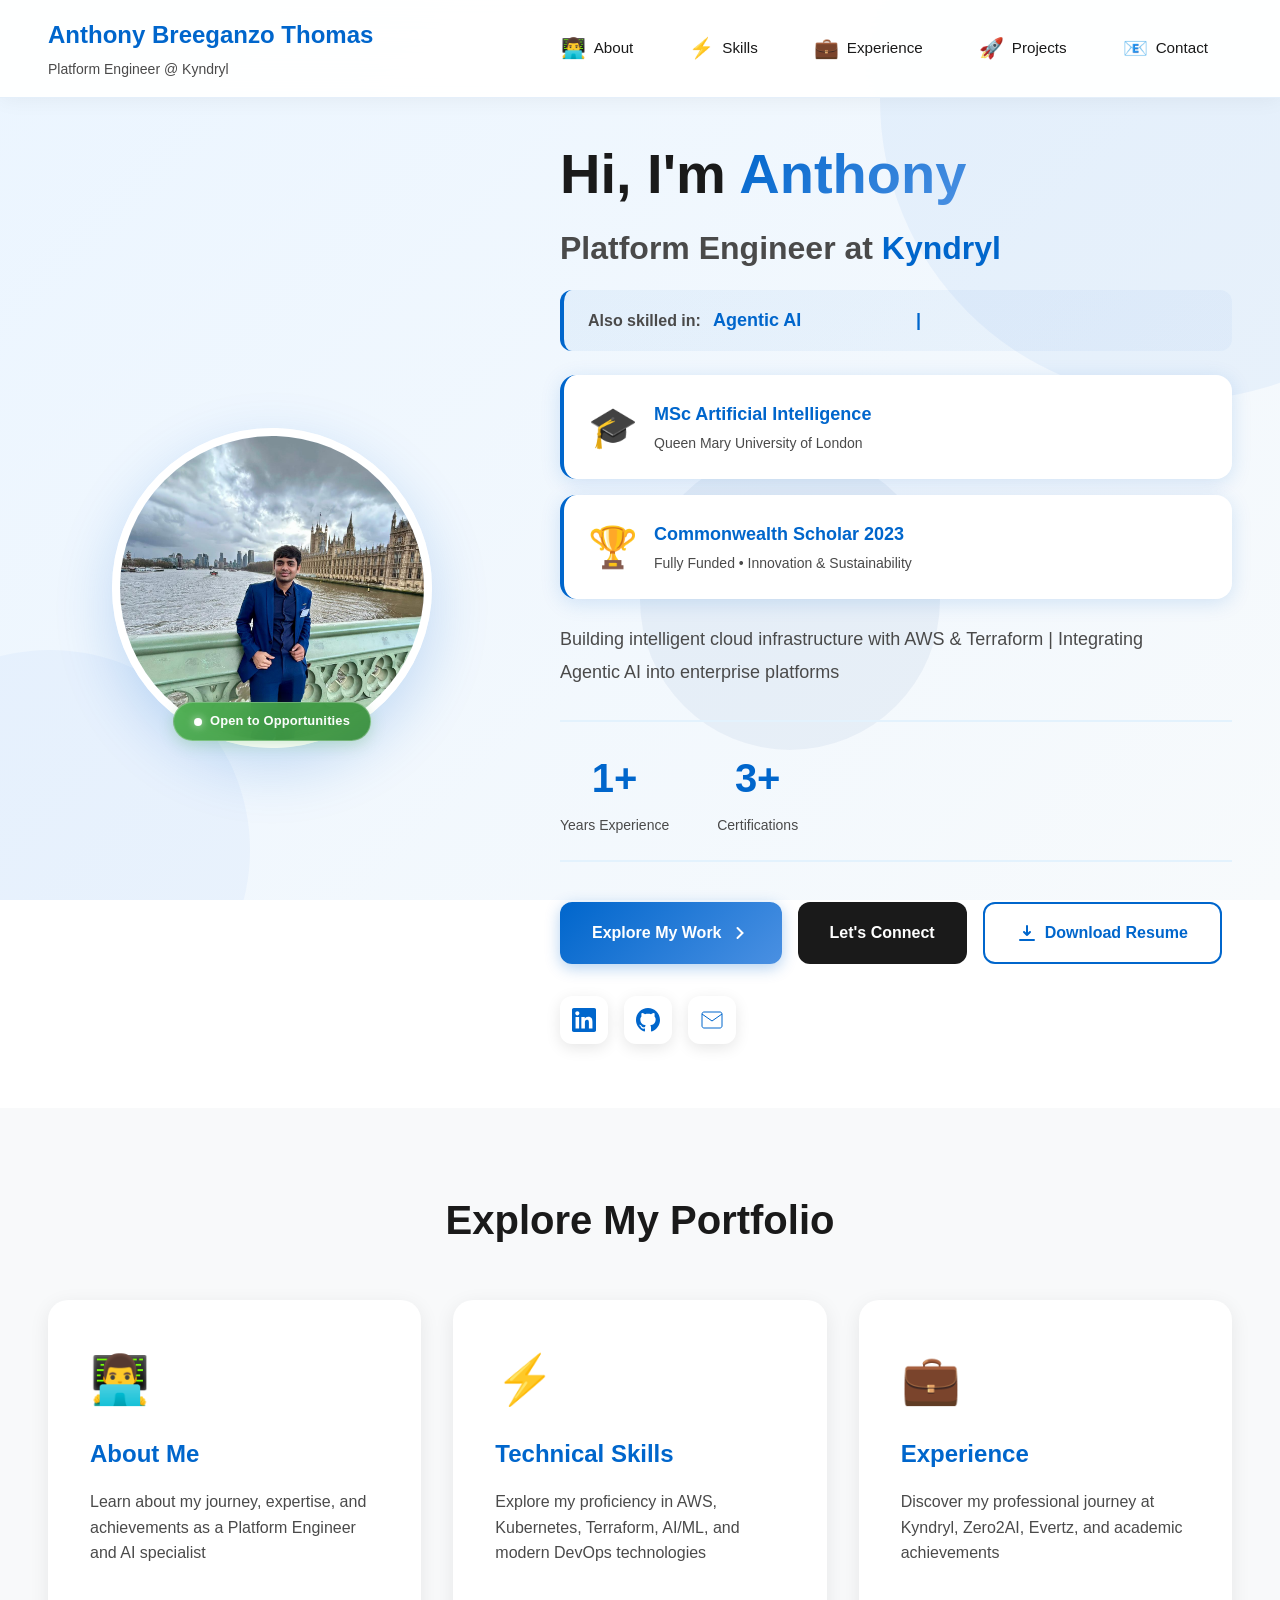
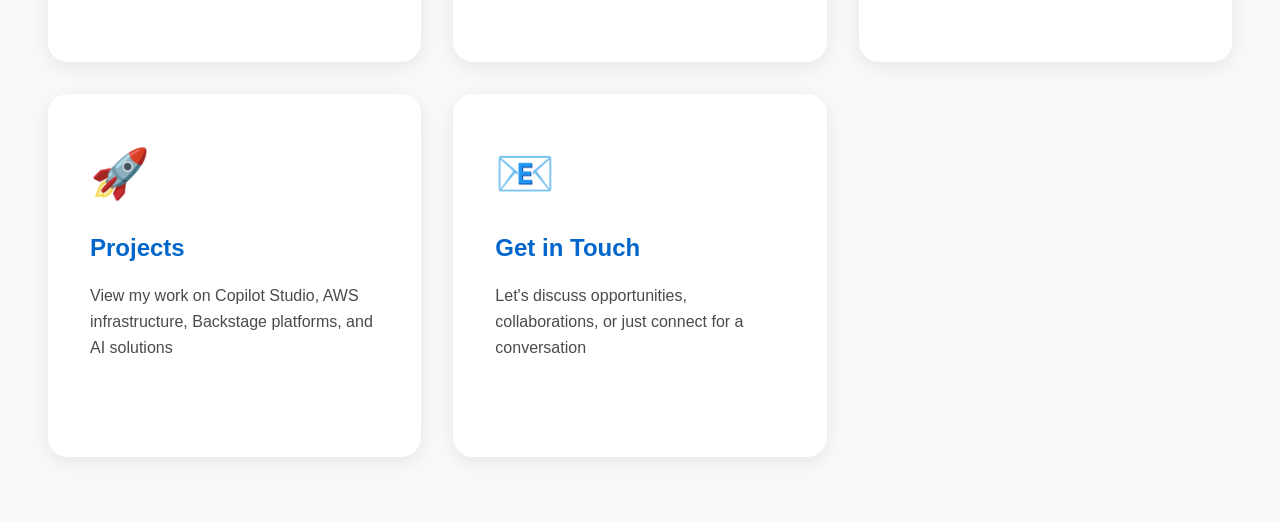
==== commit 28acf76e: "Optimize website: remove redundancies, add SEO meta tags, reorganize file structure - Added SEO meta" ====
--- a/index.html
+++ b/index.html
@@ -5,7 +5,7 @@
     <meta name="viewport" content="width=device-width, initial-scale=1.0">
     <title>Anthony Breeganzo Thomas | Platform Engineer at Kyndryl</title>
     <meta name="description" content="Platform Engineer & DevOps Specialist at Kyndryl specializing in AWS, Kubernetes, Terraform, and Agentic AI automation.">
-    <link rel="stylesheet" href="style.css">
+    <link rel="stylesheet" href="css/style.css">
 </head>
 <body>
     <!-- Modern Navigation with Hover Preview -->
@@ -68,11 +68,13 @@
         </ul>
     </nav>
 
+    <!-- Main Content -->
+    <main>
     <!-- Hero Section -->
     <section class="hero-section">
         <div class="hero-content">
             <div class="profile-image-container">
-                <img src="./assets/profile-pic.png" alt="Anthony Breeganzo Thomas" class="profile-image">
+                <img src="assets/profile-pic.png" alt="Anthony Breeganzo Thomas" class="profile-image">
                 <div class="status-badge">
                     <span class="status-dot"></span>
                     <span class="status-text">Open to Opportunities</span>
@@ -107,20 +109,19 @@
                     </div>
                 </div>
                 <p class="hero-tagline">
-                    Building cloud-native applications with AWS, Kubernetes & Terraform | 
-                    Integrating Agentic AI into developer platforms | 
-                    Specializing in DevOps automation and intelligent workflow systems
+                    Building intelligent cloud infrastructure with AWS & Terraform | 
+                    Integrating Agentic AI into enterprise platforms
                 </p>
                 
                 <div class="hero-stats">
                     <div class="stat-item experience-stat">
-                        <div class="stat-value" id="experience-years">3+</div>
+                        <div class="stat-value" id="experience-years">2+</div>
                         <div class="stat-label">Years Experience</div>
                         <div class="experience-tooltip">
                             <div class="exp-item">💼 Kyndryl - Platform Engineer</div>
                             <div class="exp-item">🤖 Zero2AI - Computer Vision Engineer</div>
                             <div class="exp-item">💻 Evertz - Software Engineer</div>
-                            <div class="exp-item">🏗️ Atkins GPI - Automation Services Intern</div>
+                            <div class="exp-item">🏗️ Atkins - GPI Automation Services Intern</div>
                         </div>
                     </div>
                     <div class="stat-item certifications-stat">
@@ -151,7 +152,7 @@
                     <a href="contact.html" class="btn-secondary">
                         <span>Let's Connect</span>
                     </a>
-                    <a href="./assets/resume.pdf" class="btn-outline" download>
+                    <a href="assets/resume.pdf" class="btn-outline" download target="_blank">
                         <svg width="20" height="20" viewBox="0 0 20 20" fill="none">
                             <path d="M10 12L10 3M10 12L7 9M10 12L13 9M3 17L17 17" stroke="currentColor" stroke-width="2" stroke-linecap="round"/>
                         </svg>
@@ -217,6 +218,8 @@
             </a>
         </div>
     </section>
+    </main>
+    <!-- End Main Content -->
 
     <!-- Floating Background Elements -->
     <div class="bg-shapes">
@@ -225,6 +228,6 @@
         <div class="shape shape-3"></div>
     </div>
 
-    <script src="script.js"></script>
+    <script src="js/script.js"></script>
 </body>
 </html>
--- a/css/style.css
+++ b/css/style.css
@@ -0,0 +1,1061 @@
+/* ========================================
+   MODERN PORTFOLIO - DYNAMIC MULTI-PAGE
+   ======================================== */
+
+/* CSS Variables */
+:root {
+    --primary-blue: #0066CC;
+    --secondary-blue: #4A90E2;
+    --dark-blue: #003D82;
+    --light-blue: #E3F2FD;
+    --text-dark: #1a1a1a;
+    --text-gray: #4a4a4a;
+    --bg-light: #ffffff;
+    --bg-gradient: linear-gradient(135deg, #EBF5FF 0%, #F7FAFC 100%);
+    --shadow: 0 10px 40px rgba(0, 102, 204, 0.1);
+    --shadow-hover: 0 20px 60px rgba(0, 102, 204, 0.2);
+    --transition: all 0.4s cubic-bezier(0.4, 0, 0.2, 1);
+}
+
+* {
+    margin: 0;
+    padding: 0;
+    box-sizing: border-box;
+}
+
+html {
+    scroll-behavior: smooth;
+    font-size: 16px;
+}
+
+body {
+    font-family: 'Segoe UI', Tahoma, Geneva, Verdana, sans-serif;
+    color: var(--text-dark);
+    background: var(--bg-gradient);
+    background-attachment: fixed;
+    line-height: 1.6;
+    overflow-x: hidden;
+}
+
+/* Page Content Wrapper for Transitions */
+main {
+    transition: opacity 0.3s ease-in-out;
+}
+
+/* Page Transition Effects - Only fade content, not navigation */
+body.page-fade-out main {
+    opacity: 0;
+}
+
+body.page-fade-in main {
+    animation: fadeIn 0.3s ease-in-out;
+}
+
+@keyframes fadeIn {
+    from {
+        opacity: 0;
+    }
+    to {
+        opacity: 1;
+    }
+}
+
+/* ========================================
+   MODERN NAVIGATION WITH HOVER PREVIEW
+   ======================================== */
+
+.modern-nav {
+    position: fixed;
+    top: 0;
+    left: 0;
+    right: 0;
+    background: rgba(255, 255, 255, 0.95);
+    backdrop-filter: blur(20px);
+    border-bottom: 1px solid rgba(0, 102, 204, 0.1);
+    padding: 1rem 3rem;
+    display: flex;
+    justify-content: space-between;
+    align-items: center;
+    z-index: 1000;
+    box-shadow: 0 2px 20px rgba(0, 0, 0, 0.05);
+    transform: translateZ(0); /* Hardware acceleration for smooth rendering */
+    will-change: transform; /* Optimize for position changes */
+}
+
+.nav-brand {
+    text-decoration: none;
+    transition: var(--transition);
+}
+
+.nav-brand:hover h1 {
+    color: var(--secondary-blue);
+}
+
+.nav-brand h1 {
+    font-size: 1.5rem;
+    font-weight: 700;
+    color: var(--primary-blue);
+    margin-bottom: 0.25rem;
+}
+
+.nav-subtitle {
+    font-size: 0.875rem;
+    color: var(--text-gray);
+    font-weight: 500;
+}
+
+.nav-menu {
+    display: flex;
+    gap: 0.5rem;
+    list-style: none;
+}
+
+.nav-item {
+    position: relative;
+}
+
+.nav-item a {
+    display: flex;
+    align-items: center;
+    gap: 0.5rem;
+    padding: 0.75rem 1.5rem;
+    text-decoration: none;
+    color: var(--text-dark);
+    font-weight: 500;
+    border-radius: 12px;
+    transition: var(--transition);
+    background: transparent;
+}
+
+.nav-item a:hover {
+    background: var(--light-blue);
+    color: var(--primary-blue);
+    transform: translateY(-2px);
+}
+
+.nav-icon {
+    font-size: 1.25rem;
+}
+
+.nav-text {
+    font-size: 0.95rem;
+}
+
+/* Navigation Preview on Hover */
+.nav-preview {
+    position: absolute;
+    top: 100%;
+    left: 50%;
+    transform: translateX(-50%) translateY(10px);
+    background: white;
+    padding: 1.5rem;
+    border-radius: 16px;
+    box-shadow: var(--shadow);
+    min-width: 300px;
+    opacity: 0;
+    visibility: hidden;
+    transition: var(--transition);
+    pointer-events: none;
+    margin-top: 1rem;
+    border: 2px solid var(--light-blue);
+}
+
+.nav-preview::before {
+    content: '';
+    position: absolute;
+    top: -10px;
+    left: 50%;
+    transform: translateX(-50%);
+    width: 0;
+    height: 0;
+    border-left: 10px solid transparent;
+    border-right: 10px solid transparent;
+    border-bottom: 10px solid white;
+}
+
+.nav-item:hover .nav-preview {
+    opacity: 1;
+    visibility: visible;
+    transform: translateX(-50%) translateY(0);
+}
+
+.nav-preview h3 {
+    color: var(--primary-blue);
+    font-size: 1.125rem;
+    margin-bottom: 0.5rem;
+}
+
+.nav-preview p {
+    color: var(--text-gray);
+    font-size: 0.875rem;
+    line-height: 1.5;
+}
+
+/* ========================================
+   HERO SECTION
+   ======================================== */
+
+.hero-section {
+    min-height: 100vh;
+    padding: 140px 3rem 4rem;
+    display: flex;
+    flex-direction: column;
+    align-items: center;
+    justify-content: center;
+    position: relative;
+    overflow-x: hidden;
+}
+
+.hero-content {
+    max-width: 1200px;
+    width: 100%;
+    display: grid;
+    grid-template-columns: 1fr 1.5fr;
+    gap: 4rem;
+    align-items: center;
+    margin: 0 auto;
+}
+
+.profile-image-container {
+    position: relative;
+    text-align: center;
+}
+
+.profile-image {
+    width: 320px;
+    height: 320px;
+    border-radius: 50%;
+    object-fit: cover;
+    border: 8px solid white;
+    box-shadow: var(--shadow-hover);
+    animation: float 6s ease-in-out infinite;
+}
+
+@keyframes float {
+    0%, 100% { transform: translateY(0px); }
+    50% { transform: translateY(-20px); }
+}
+
+.status-badge {
+    position: absolute;
+    bottom: 15px;
+    left: 50%;
+    transform: translateX(-50%);
+    background: linear-gradient(135deg, rgba(76, 175, 80, 0.95), rgba(56, 142, 60, 0.95));
+    backdrop-filter: blur(10px);
+    padding: 0.5rem 1.25rem;
+    border-radius: 50px;
+    box-shadow: 0 4px 15px rgba(76, 175, 80, 0.25);
+    display: flex;
+    align-items: center;
+    gap: 0.5rem;
+    font-weight: 600;
+    color: white;
+    border: 1.5px solid rgba(255, 255, 255, 0.25);
+    transition: all 0.3s ease;
+    font-size: 0.8rem;
+}
+
+.status-badge:hover {
+    transform: translateX(-50%) translateY(-2px);
+    box-shadow: 0 6px 20px rgba(76, 175, 80, 0.35);
+}
+
+.status-text {
+    font-size: 0.8rem;
+    letter-spacing: 0.2px;
+    font-weight: 600;
+}
+
+.status-dot {
+    width: 8px;
+    height: 8px;
+    background: white;
+    border-radius: 50%;
+    animation: pulse-glow 2s ease-in-out infinite;
+    box-shadow: 0 0 8px rgba(255, 255, 255, 0.7);
+}
+
+@keyframes pulse-glow {
+    0%, 100% { 
+        opacity: 1; 
+        transform: scale(1);
+        box-shadow: 0 0 8px rgba(255, 255, 255, 0.7);
+    }
+    50% { 
+        opacity: 0.8; 
+        transform: scale(1.2);
+        box-shadow: 0 0 12px rgba(255, 255, 255, 0.9);
+    }
+}
+
+.hero-text {
+    text-align: left;
+}
+
+.hero-title {
+    font-size: 3.5rem;
+    font-weight: 800;
+    margin-bottom: 1rem;
+    color: var(--text-dark);
+    line-height: 1.2;
+}
+
+.highlight {
+    background: linear-gradient(135deg, var(--primary-blue), var(--secondary-blue));
+    -webkit-background-clip: text;
+    -webkit-text-fill-color: transparent;
+    background-clip: text;
+}
+
+.hero-role {
+    font-size: 2rem;
+    font-weight: 600;
+    margin-bottom: 1rem;
+    color: var(--text-gray);
+}
+
+.capabilities-section {
+    display: flex;
+    align-items: center;
+    gap: 0.75rem;
+    margin-bottom: 1.5rem;
+    padding: 1rem 1.5rem;
+    background: linear-gradient(135deg, rgba(0, 102, 204, 0.05), rgba(74, 144, 226, 0.05));
+    border-radius: 12px;
+    border-left: 4px solid var(--primary-blue);
+}
+
+.capabilities-label {
+    font-size: 1rem;
+    font-weight: 600;
+    color: var(--text-gray);
+}
+
+.dynamic-title {
+    color: var(--primary-blue);
+    font-weight: 700;
+    font-size: 1.125rem;
+    position: relative;
+    display: inline-block;
+    min-width: 200px;
+}
+
+.dynamic-title::after {
+    content: '|';
+    position: absolute;
+    right: -8px;
+    animation: blink 1s infinite;
+    color: var(--primary-blue);
+}
+
+@keyframes blink {
+    0%, 50% { opacity: 1; }
+    51%, 100% { opacity: 0; }
+}
+
+.education-highlights {
+    display: flex;
+    flex-direction: column;
+    gap: 1rem;
+    margin: 1.5rem 0;
+    padding: 0;
+}
+
+.highlight-badge {
+    display: flex;
+    align-items: center;
+    gap: 1rem;
+    background: white;
+    padding: 1.25rem 1.5rem;
+    border-radius: 16px;
+    box-shadow: 0 4px 20px rgba(0, 102, 204, 0.15);
+    border-left: 4px solid var(--primary-blue);
+    transition: var(--transition);
+    width: 100%;
+}
+
+.highlight-badge:hover {
+    transform: translateX(10px);
+    box-shadow: var(--shadow-hover);
+}
+
+.pulse-animation {
+    animation: pulse-glow 3s ease-in-out infinite;
+}
+
+@keyframes pulse-glow {
+    0%, 100% {
+        box-shadow: 0 4px 20px rgba(0, 102, 204, 0.15);
+    }
+    50% {
+        box-shadow: 0 4px 30px rgba(0, 102, 204, 0.4);
+    }
+}
+
+.shimmer-animation {
+    position: relative;
+    overflow: hidden;
+}
+
+.shimmer-animation::before {
+    content: '';
+    position: absolute;
+    top: 0;
+    left: -100%;
+    width: 100%;
+    height: 100%;
+    background: linear-gradient(90deg, transparent, rgba(255, 255, 255, 0.6), transparent);
+    animation: shimmer 3s infinite;
+}
+
+@keyframes shimmer {
+    0% { left: -100%; }
+    100% { left: 100%; }
+}
+
+.badge-icon {
+    font-size: 2.5rem;
+    flex-shrink: 0;
+}
+
+.badge-content {
+    display: flex;
+    flex-direction: column;
+    gap: 0.25rem;
+}
+
+.badge-title {
+    font-size: 1.125rem;
+    font-weight: 700;
+    color: var(--primary-blue);
+}
+
+.badge-subtitle {
+    font-size: 0.875rem;
+    color: var(--text-gray);
+    font-weight: 500;
+}
+
+.company {
+    color: var(--primary-blue);
+    font-weight: 700;
+}
+
+.hero-tagline {
+    font-size: 1.125rem;
+    color: var(--text-gray);
+    margin: 1.5rem 0 2rem 0;
+    line-height: 1.8;
+    max-width: 600px;
+}
+
+.hero-stats {
+    display: flex;
+    gap: 3rem;
+    margin: 2rem 0 2.5rem 0;
+    padding: 1.5rem 0;
+    border-top: 2px solid var(--light-blue);
+    border-bottom: 2px solid var(--light-blue);
+}
+
+.stat-item {
+    text-align: center;
+    position: relative;
+}
+
+.certifications-stat, .experience-stat {
+    cursor: pointer;
+}
+
+.experience-tooltip {
+    position: absolute;
+    bottom: 120%;
+    left: 50%;
+    transform: translateX(-50%);
+    background: white;
+    border-radius: 12px;
+    padding: 1.5rem;
+    box-shadow: 0 10px 40px rgba(0, 0, 0, 0.2);
+    min-width: 320px;
+    opacity: 0;
+    visibility: hidden;
+    transition: all 0.3s ease;
+    z-index: 1000;
+    border: 2px solid var(--primary-blue);
+}
+
+.experience-stat:hover .experience-tooltip {
+    opacity: 1;
+    visibility: visible;
+    bottom: 110%;
+}
+
+.experience-tooltip::after {
+    content: '';
+    position: absolute;
+    top: 100%;
+    left: 50%;
+    transform: translateX(-50%);
+    border: 10px solid transparent;
+    border-top-color: var(--primary-blue);
+}
+
+.exp-item {
+    padding: 0.65rem 0;
+    font-size: 0.95rem;
+    color: var(--text-dark);
+    font-weight: 600;
+    text-align: left;
+    border-bottom: 1px solid var(--light-blue);
+}
+
+.exp-item:last-child {
+    border-bottom: none;
+}
+
+.certifications-tooltip {
+    position: absolute;
+    bottom: 120%;
+    left: 50%;
+    transform: translateX(-50%);
+    background: white;
+    border-radius: 12px;
+    padding: 1.5rem;
+    box-shadow: 0 10px 40px rgba(0, 0, 0, 0.2);
+    min-width: 350px;
+    opacity: 0;
+    visibility: hidden;
+    transition: all 0.3s ease;
+    z-index: 1000;
+    border: 2px solid var(--primary-blue);
+}
+
+.certifications-stat:hover .certifications-tooltip {
+    opacity: 1;
+    visibility: visible;
+    bottom: 110%;
+}
+
+.certifications-tooltip::after {
+    content: '';
+    position: absolute;
+    top: 100%;
+    left: 50%;
+    transform: translateX(-50%);
+    border: 10px solid transparent;
+    border-top-color: var(--primary-blue);
+}
+
+.cert-section-title {
+    margin-top: 1rem;
+    padding: 0.75rem 0 0.5rem 0;
+    font-size: 0.85rem;
+    color: var(--primary-blue);
+    font-weight: 700;
+    text-align: left;
+    border-top: 2px solid var(--light-blue);
+}
+
+.cert-item {
+    padding: 0.5rem 0;
+    font-size: 0.9rem;
+    color: var(--text-dark);
+    font-weight: 500;
+    text-align: left;
+    border-bottom: 1px solid var(--light-blue);
+}
+
+.cert-item.preparing {
+    color: var(--text-gray);
+    font-style: italic;
+}
+
+.cert-item:last-child {
+    border-bottom: none;
+}
+
+.stat-value {
+    font-size: 2.5rem;
+    font-weight: 800;
+    color: var(--primary-blue);
+    margin-bottom: 0.25rem;
+}
+
+.stat-label {
+    font-size: 0.875rem;
+    color: var(--text-gray);
+    font-weight: 500;
+}
+
+.hero-cta {
+    display: flex;
+    gap: 1rem;
+    margin: 1.5rem 0 2rem 0;
+    flex-wrap: wrap;
+}
+
+.btn-primary,
+.btn-secondary,
+.btn-outline {
+    padding: 1rem 2rem;
+    border-radius: 12px;
+    text-decoration: none;
+    font-weight: 600;
+    display: inline-flex;
+    align-items: center;
+    gap: 0.5rem;
+    transition: var(--transition);
+    cursor: pointer;
+    border: none;
+    font-size: 1rem;
+}
+
+.btn-primary {
+    background: linear-gradient(135deg, var(--primary-blue), var(--secondary-blue));
+    color: white;
+    box-shadow: 0 4px 15px rgba(0, 102, 204, 0.3);
+}
+
+.btn-primary:hover {
+    transform: translateY(-3px);
+    box-shadow: 0 8px 25px rgba(0, 102, 204, 0.4);
+}
+
+.btn-secondary {
+    background: var(--text-dark);
+    color: white;
+}
+
+.btn-secondary:hover {
+    background: var(--dark-blue);
+    transform: translateY(-3px);
+}
+
+.btn-outline {
+    background: transparent;
+    color: var(--primary-blue);
+    border: 2px solid var(--primary-blue);
+}
+
+.btn-outline:hover {
+    background: var(--primary-blue);
+    color: white;
+    transform: translateY(-3px);
+}
+
+.social-links {
+    display: flex;
+    gap: 1rem;
+}
+
+.social-links a {
+    width: 48px;
+    height: 48px;
+    border-radius: 12px;
+    background: white;
+    display: flex;
+    align-items: center;
+    justify-content: center;
+    color: var(--primary-blue);
+    transition: var(--transition);
+    box-shadow: 0 4px 15px rgba(0, 0, 0, 0.1);
+}
+
+.social-links a:hover {
+    background: var(--primary-blue);
+    color: white;
+    transform: translateY(-5px);
+    box-shadow: var(--shadow-hover);
+}
+
+/* ========================================
+   SCROLL INDICATOR
+   ======================================== */
+
+.scroll-indicator {
+    position: absolute;
+    bottom: 3rem;
+    left: 50%;
+    transform: translateX(-50%);
+    text-align: center;
+    animation: bounce 2s ease-in-out infinite;
+}
+
+@keyframes bounce {
+    0%, 100% { transform: translateX(-50%) translateY(0); }
+    50% { transform: translateX(-50%) translateY(-10px); }
+}
+
+.mouse {
+    width: 30px;
+    height: 50px;
+    border: 3px solid var(--primary-blue);
+    border-radius: 20px;
+    margin: 0 auto 0.5rem;
+    position: relative;
+}
+
+.wheel {
+    width: 4px;
+    height: 10px;
+    background: var(--primary-blue);
+    border-radius: 2px;
+    position: absolute;
+    top: 10px;
+    left: 50%;
+    transform: translateX(-50%);
+    animation: scroll 2s ease-in-out infinite;
+}
+
+@keyframes scroll {
+    0% { top: 10px; opacity: 1; }
+    100% { top: 30px; opacity: 0; }
+}
+
+.scroll-indicator p {
+    font-size: 0.875rem;
+    color: var(--text-gray);
+    font-weight: 500;
+}
+
+/* ========================================
+   QUICK LINKS SECTION
+   ======================================== */
+
+.quick-links {
+    padding: 5rem 3rem 4rem;
+    max-width: 1400px;
+    margin: 0 auto;
+    background: #f8f9fa;
+}
+
+.section-title {
+    text-align: center;
+    font-size: 2.5rem;
+    font-weight: 800;
+    margin-bottom: 3rem;
+    color: var(--text-dark);
+}
+
+.links-grid {
+    display: grid;
+    grid-template-columns: repeat(auto-fit, minmax(300px, 1fr));
+    gap: 2rem;
+}
+
+.link-card {
+    background: white;
+    padding: 2.5rem;
+    border-radius: 20px;
+    text-decoration: none;
+    color: var(--text-dark);
+    box-shadow: 0 5px 20px rgba(0, 0, 0, 0.08);
+    transition: var(--transition);
+    position: relative;
+    overflow: hidden;
+    border: 2px solid transparent;
+}
+
+.link-card::before {
+    content: '';
+    position: absolute;
+    top: 0;
+    left: 0;
+    width: 100%;
+    height: 4px;
+    background: linear-gradient(90deg, var(--primary-blue), var(--secondary-blue));
+    transform: scaleX(0);
+    transform-origin: left;
+    transition: var(--transition);
+}
+
+.link-card:hover::before {
+    transform: scaleX(1);
+}
+
+.link-card:hover {
+    transform: translateY(-10px);
+    box-shadow: var(--shadow-hover);
+    border-color: var(--light-blue);
+}
+
+.card-icon {
+    font-size: 3rem;
+    margin-bottom: 1rem;
+}
+
+.link-card h3 {
+    font-size: 1.5rem;
+    font-weight: 700;
+    margin-bottom: 1rem;
+    color: var(--primary-blue);
+}
+
+.link-card p {
+    color: var(--text-gray);
+    line-height: 1.6;
+    margin-bottom: 1rem;
+}
+
+.card-arrow {
+    font-size: 1.5rem;
+    color: var(--primary-blue);
+    opacity: 0;
+    transform: translateX(-10px);
+    transition: var(--transition);
+    display: inline-block;
+}
+
+.link-card:hover .card-arrow {
+    opacity: 1;
+    transform: translateX(0);
+}
+
+/* ========================================
+   FLOATING BACKGROUND SHAPES
+   ======================================== */
+
+.bg-shapes {
+    position: fixed;
+    top: 0;
+    left: 0;
+    width: 100%;
+    height: 100%;
+    pointer-events: none;
+    z-index: -1;
+    overflow: hidden;
+}
+
+.shape {
+    position: absolute;
+    border-radius: 50%;
+    opacity: 0.05;
+}
+
+.shape-1 {
+    width: 600px;
+    height: 600px;
+    background: var(--primary-blue);
+    top: -200px;
+    right: -200px;
+    animation: float 20s ease-in-out infinite;
+}
+
+.shape-2 {
+    width: 400px;
+    height: 400px;
+    background: var(--secondary-blue);
+    bottom: -150px;
+    left: -150px;
+    animation: float 15s ease-in-out infinite reverse;
+}
+
+.shape-3 {
+    width: 300px;
+    height: 300px;
+    background: var(--dark-blue);
+    top: 50%;
+    left: 50%;
+    animation: float 18s ease-in-out infinite;
+}
+
+/* ========================================
+   RESPONSIVE DESIGN
+   ======================================== */
+
+@media (max-width: 1024px) {
+    .modern-nav {
+        padding: 1rem 2rem;
+    }
+    
+    .nav-menu {
+        gap: 0.25rem;
+    }
+    
+    .nav-item a {
+        padding: 0.5rem 1rem;
+    }
+    
+    .nav-text {
+        display: none;
+    }
+    
+    .nav-icon {
+        font-size: 1.5rem;
+    }
+    
+    .hero-content {
+        grid-template-columns: 1fr;
+        gap: 2rem;
+        text-align: center;
+    }
+    
+    .profile-image-container {
+        order: -1;
+    }
+    
+    .profile-image {
+        width: 250px;
+        height: 250px;
+    }
+    
+    .hero-text {
+        text-align: center;
+    }
+    
+    .hero-title {
+        font-size: 2.5rem;
+    }
+    
+    .hero-role {
+        font-size: 1.5rem;
+    }
+    
+    .capabilities-section {
+        flex-direction: column;
+        gap: 0.5rem;
+        text-align: center;
+    }
+    
+    .dynamic-title {
+        min-width: auto;
+    }
+    
+    .education-highlights {
+        align-items: center;
+        max-width: 600px;
+        margin-left: auto;
+        margin-right: auto;
+    }
+    
+    .highlight-badge {
+        max-width: 100%;
+    }
+    
+    .hero-tagline {
+        max-width: 100%;
+    }
+    
+    .hero-stats {
+        justify-content: center;
+        gap: 2rem;
+    }
+    
+    .hero-cta {
+        justify-content: center;
+    }
+    
+    .social-links {
+        justify-content: center;
+    }
+}
+
+@media (max-width: 768px) {
+    .modern-nav {
+        flex-direction: column;
+        gap: 1rem;
+        padding: 1rem;
+    }
+    
+    .nav-brand h1 {
+        font-size: 1.25rem;
+    }
+    
+    .nav-preview {
+        display: none;
+    }
+    
+    .hero-section {
+        padding: 100px 1.5rem 2rem;
+    }
+    
+    .hero-title {
+        font-size: 2rem;
+    }
+    
+    .hero-role {
+        font-size: 1.25rem;
+    }
+    
+    .capabilities-section {
+        padding: 0.75rem 1rem;
+    }
+    
+    .capabilities-label {
+        font-size: 0.875rem;
+    }
+    
+    .dynamic-title {
+        font-size: 1rem;
+    }
+    
+    .education-highlights {
+        gap: 0.75rem;
+    }
+    
+    .highlight-badge {
+        padding: 1rem;
+        gap: 0.75rem;
+    }
+    
+    .badge-icon {
+        font-size: 2rem;
+    }
+    
+    .badge-title {
+        font-size: 1rem;
+    }
+    
+    .badge-subtitle {
+        font-size: 0.75rem;
+    }
+    
+    .hero-stats {
+        flex-direction: column;
+        gap: 1.5rem;
+    }
+    
+    .hero-cta {
+        flex-direction: column;
+    }
+    
+    .btn-primary,
+    .btn-secondary,
+    .btn-outline {
+        width: 100%;
+        justify-content: center;
+    }
+    
+    .quick-links {
+        padding: 3rem 1.5rem;
+    }
+    
+    .section-title {
+        font-size: 2rem;
+    }
+    
+    .links-grid {
+        grid-template-columns: 1fr;
+    }
+    
+    .scroll-indicator {
+        display: none;
+    }
+}
+
+/* Page Transition Animation */
+.page-transition {
+    animation: fadeIn 0.6s ease-in-out;
+}
+
+@keyframes fadeIn {
+    from {
+        opacity: 0;
+        transform: translateY(20px);
+    }
+    to {
+        opacity: 1;
+        transform: translateY(0);
+    }
+}
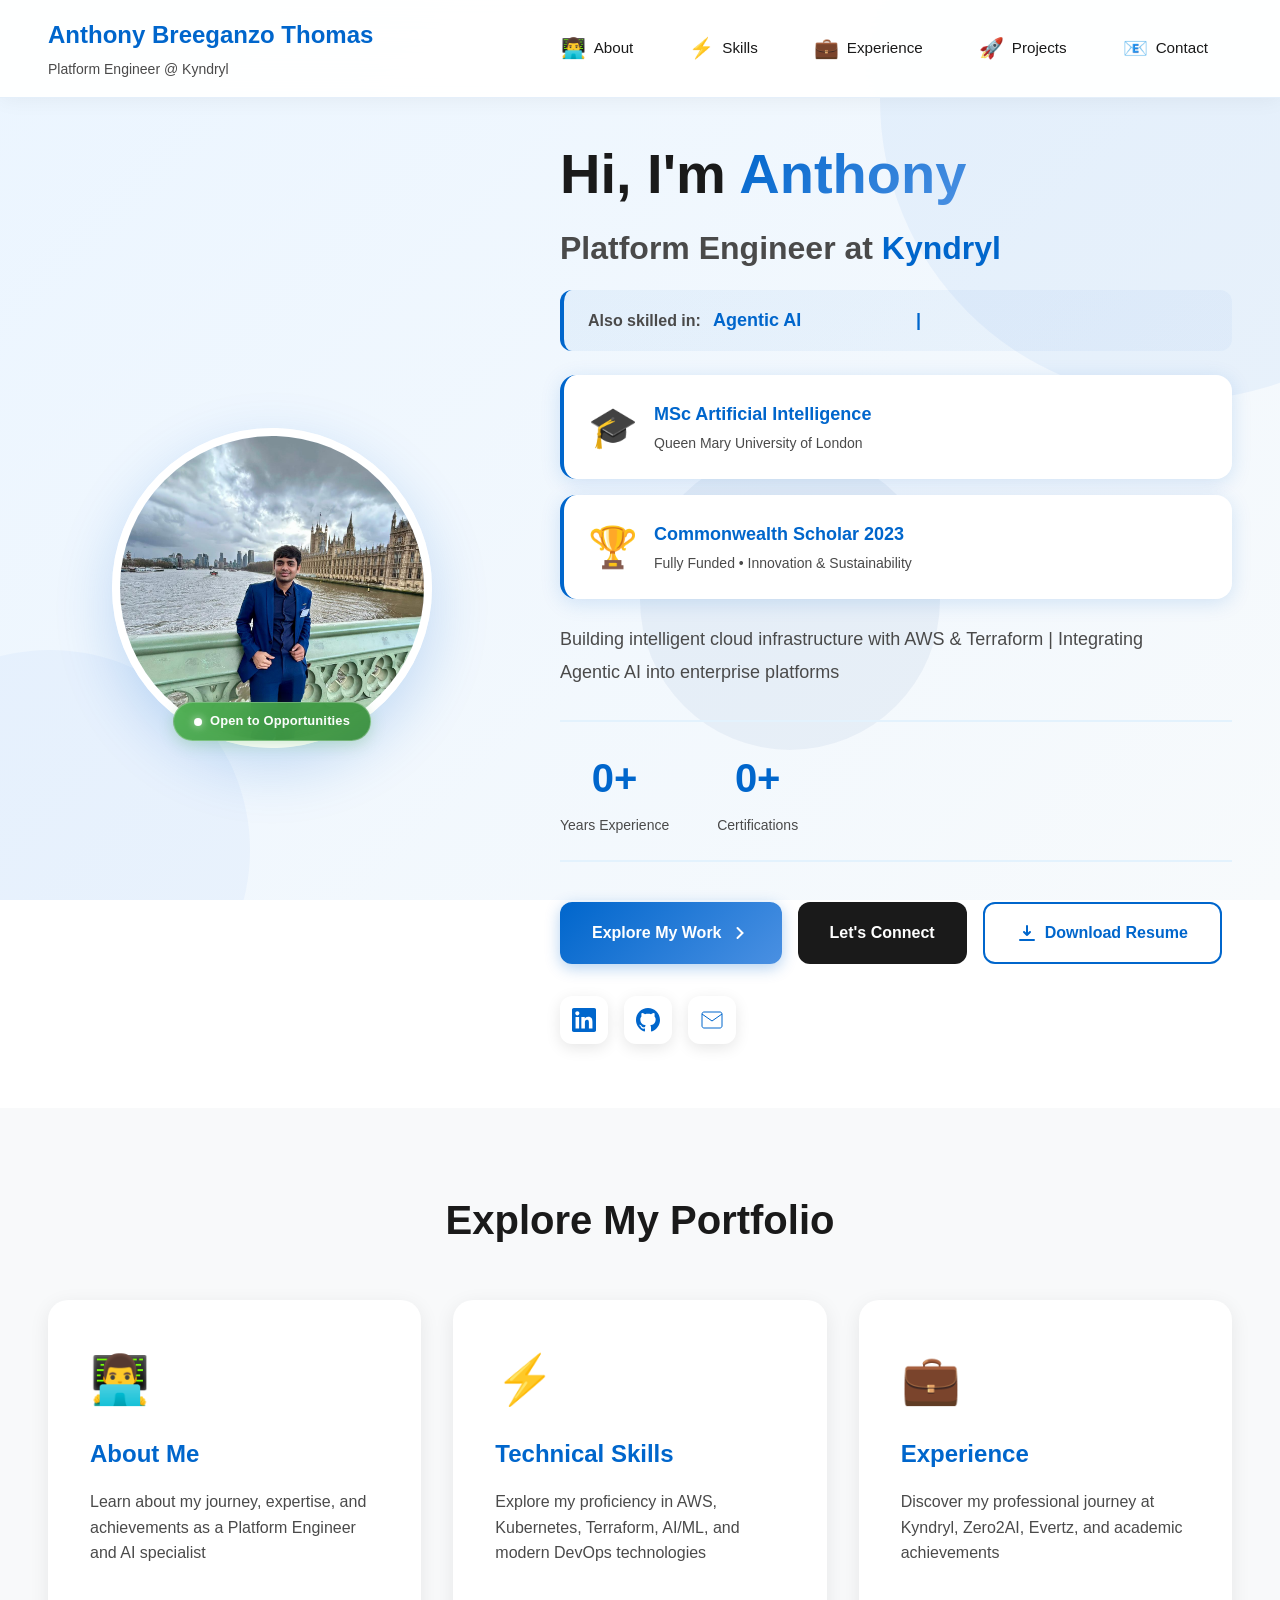
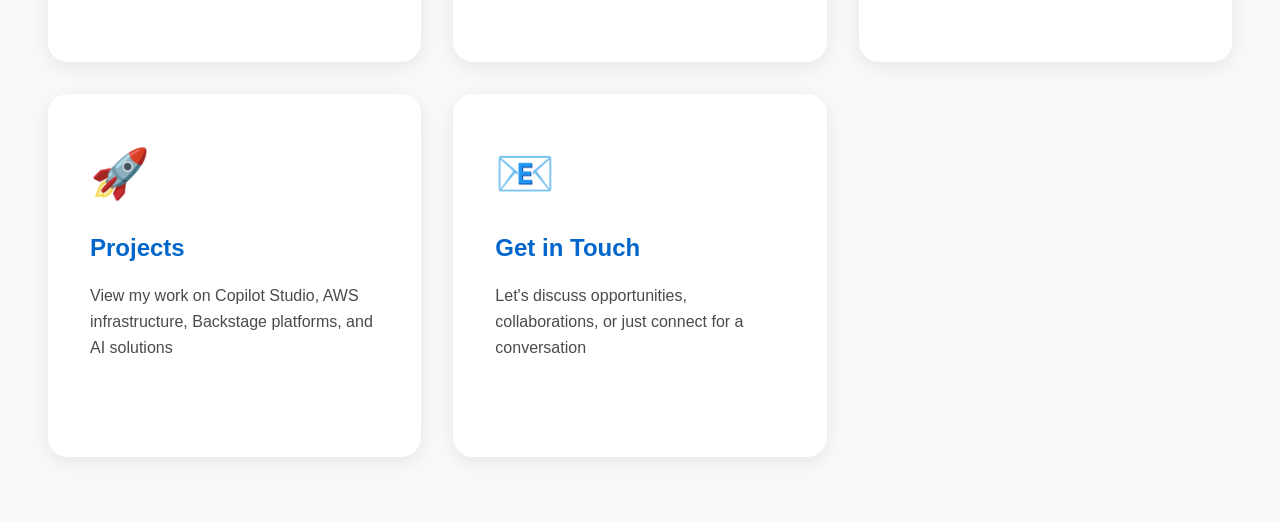
==== commit d65f66fb: "Added certification to home" ====
--- a/index.html
+++ b/index.html
@@ -128,15 +128,17 @@
                         <div class="stat-value" id="certifications-count">6+</div>
                         <div class="stat-label">Certifications</div>
                         <div class="certifications-tooltip">
-                            <div class="cert-item">✅ AWS Certified Cloud Practitioner</div>
-                            <div class="cert-item">✅ Azure AI Engineer Associate - Microsoft</div>
+                            <div class="cert-item">✅ AWS Certified Cloud Practitioner - AWS</div>
+                            <div class="cert-item">✅ AWS Certified AI Practitioner - AWS</div>
+                            <div class="cert-item">✅ Azure Fundamentals(AZ-900) - Microsoft</div>
                             <div class="cert-item">✅ Security, Compliance, and Identity Fundamentals - Microsoft</div>
+                            <div class="cert-item">✅ SQL for Data Science - IBM</div>
                             <div class="cert-item">✅ Mathematics for Machine Learning - Imperial College London</div>
                             <div class="cert-item">✅ Neural Networks and Deep Learning - DeepLearning.AI</div>
-                            <div class="cert-item">✅ SQL for Data Science - IBM</div>
                             <div class="cert-section-title">📚 Currently Preparing:</div>
-                            <div class="cert-item preparing">⏳ AWS Solutions Architect Associate</div>
-                            <div class="cert-item preparing">⏳ AWS Machine Learning Specialty</div>
+                            <div class="cert-item preparing">⏳ AWS Solutions Architect Associate - AWS</div>
+                            <div class="cert-item preparing">⏳ AWS Machine Learning Specialty - AWS</div>
+                            <div class="cert-item preparing">⏳ Azure AI Engineer Associate - Microsoft</div>
                             <div class="cert-item preparing">⏳ Terraform Associate</div>
                         </div>
                     </div>
